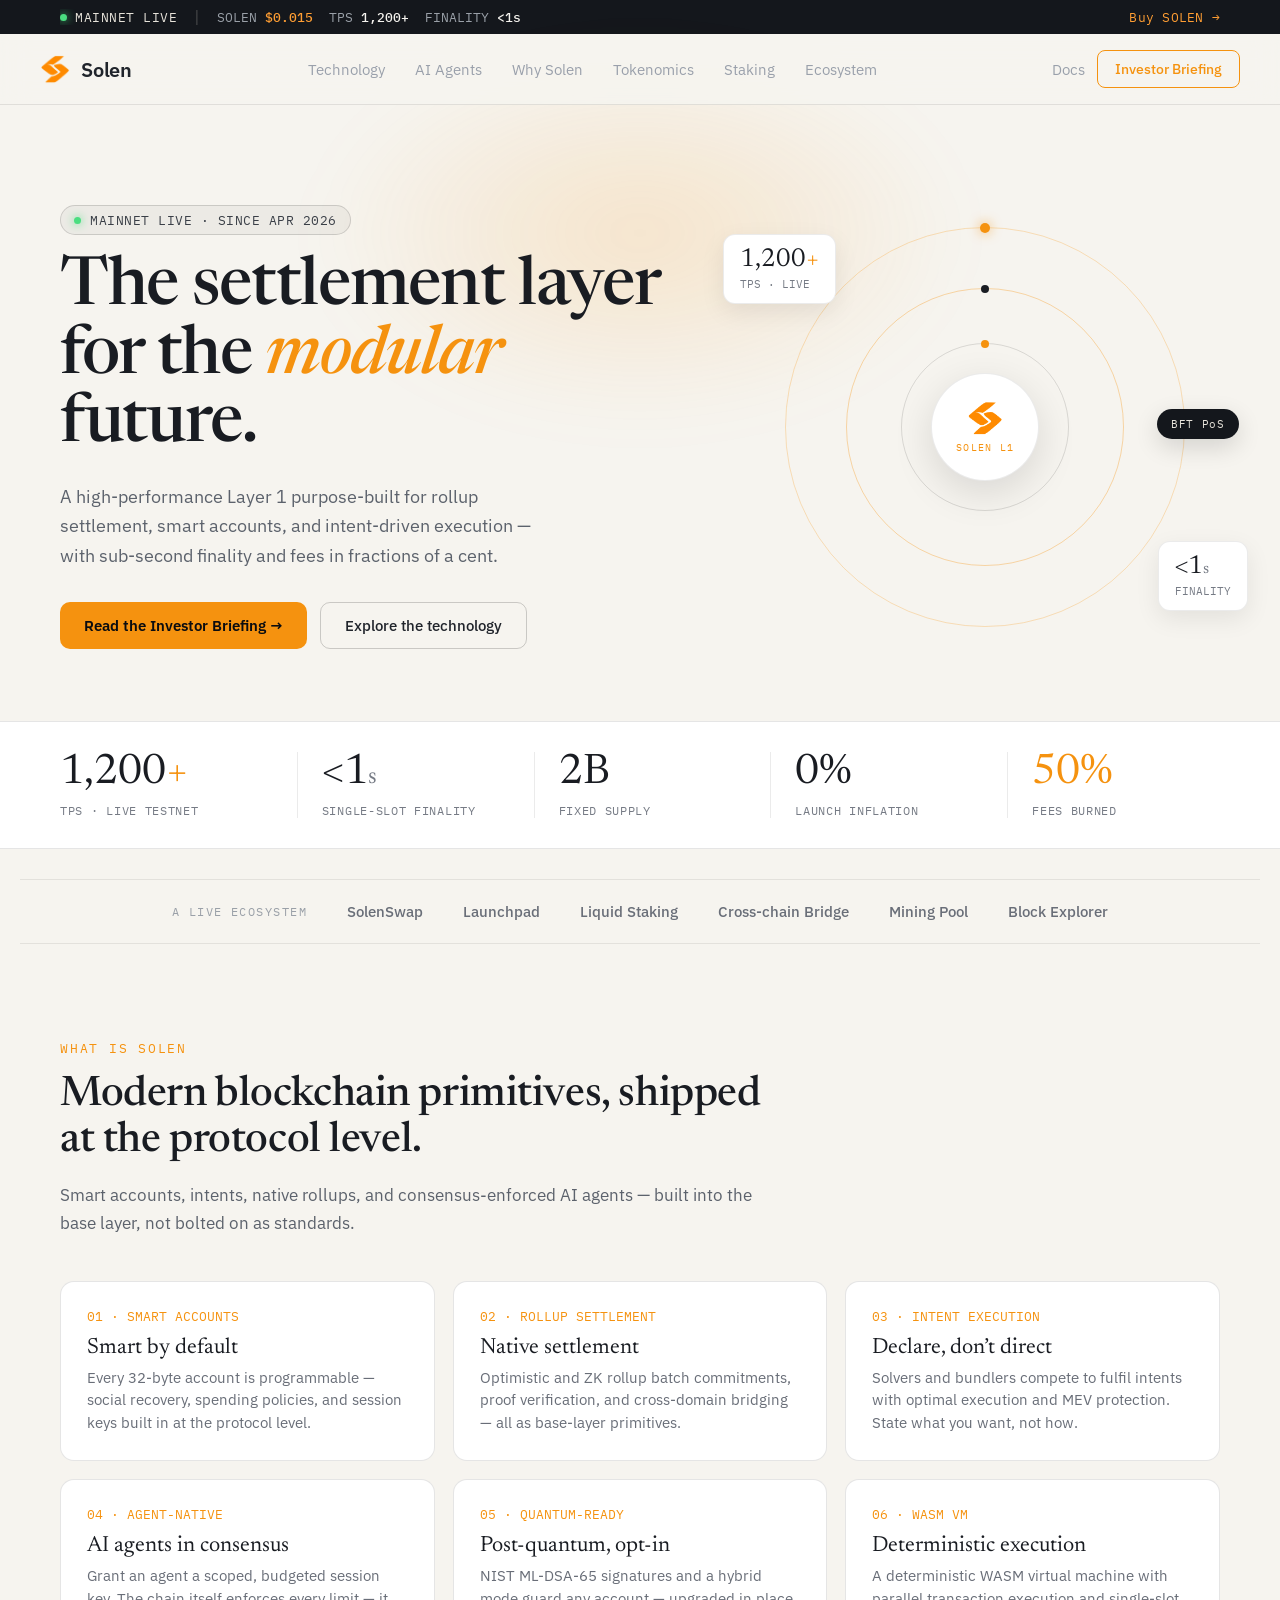
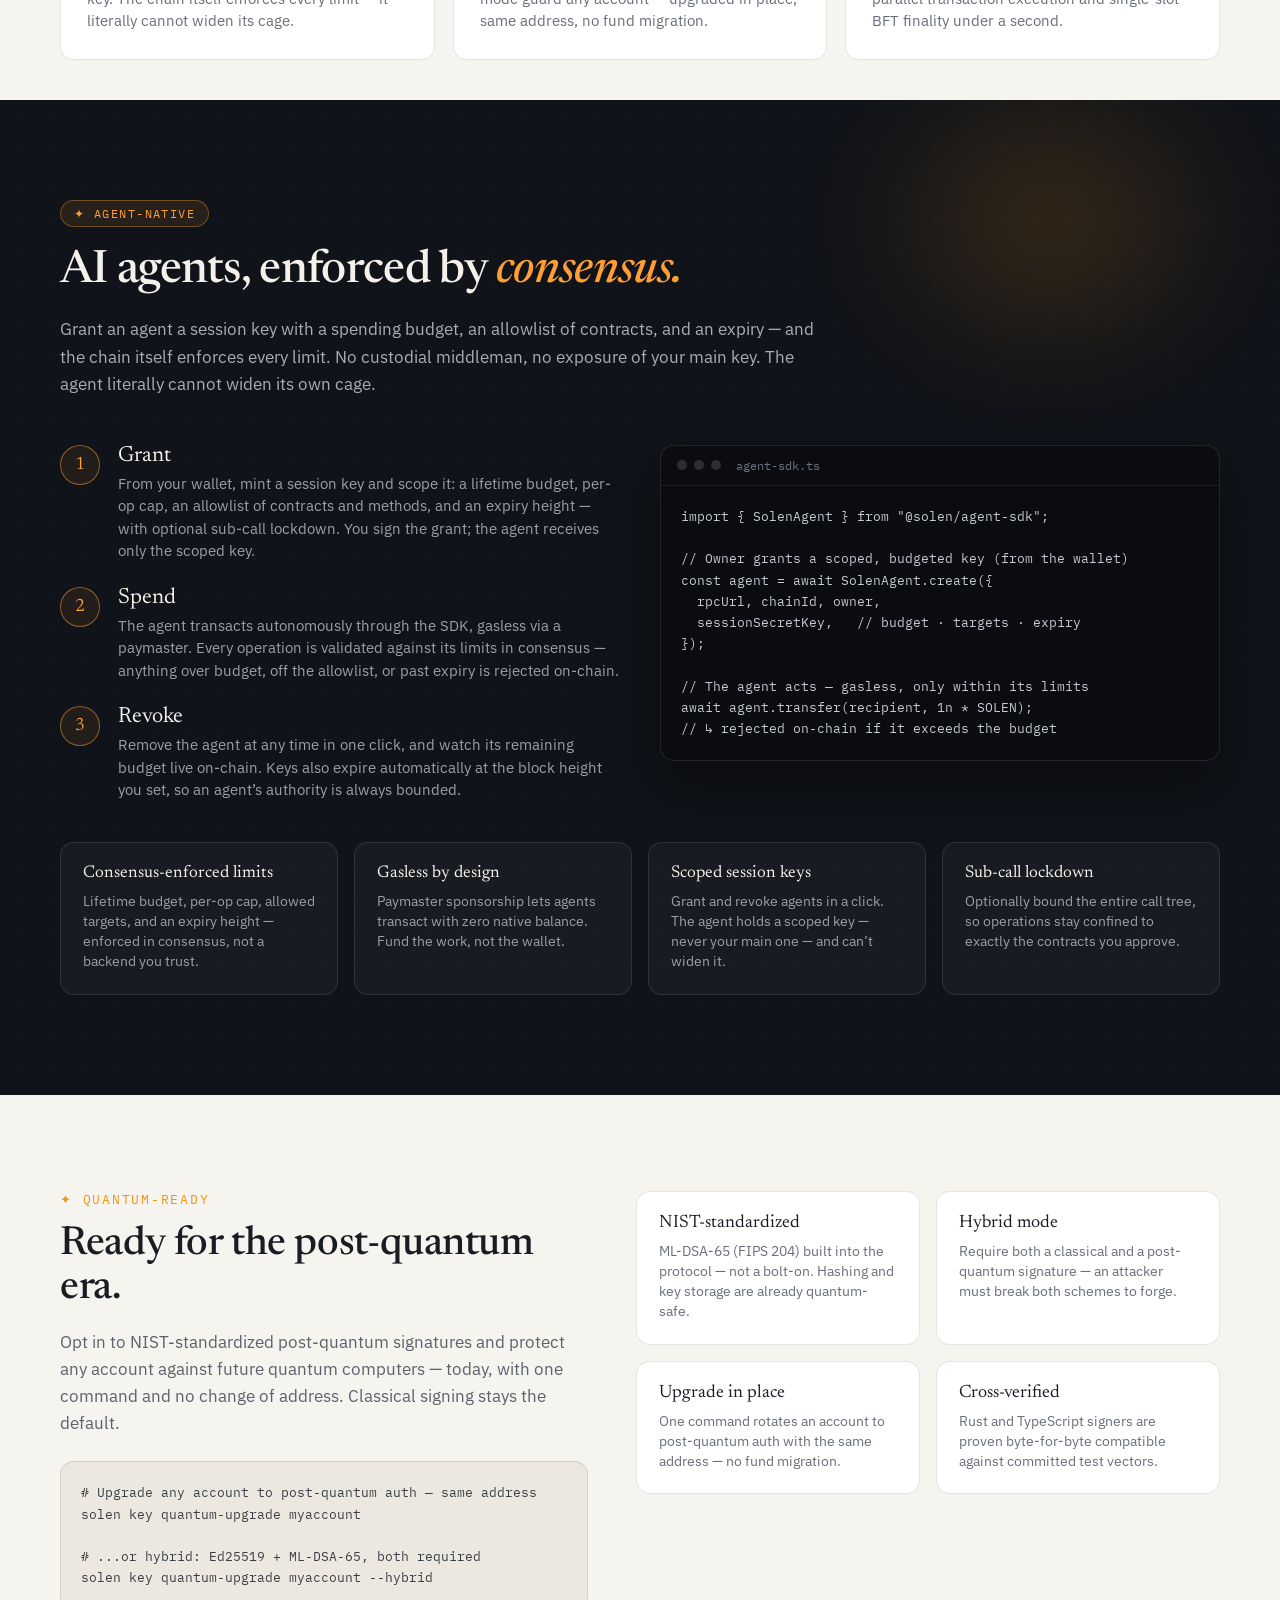
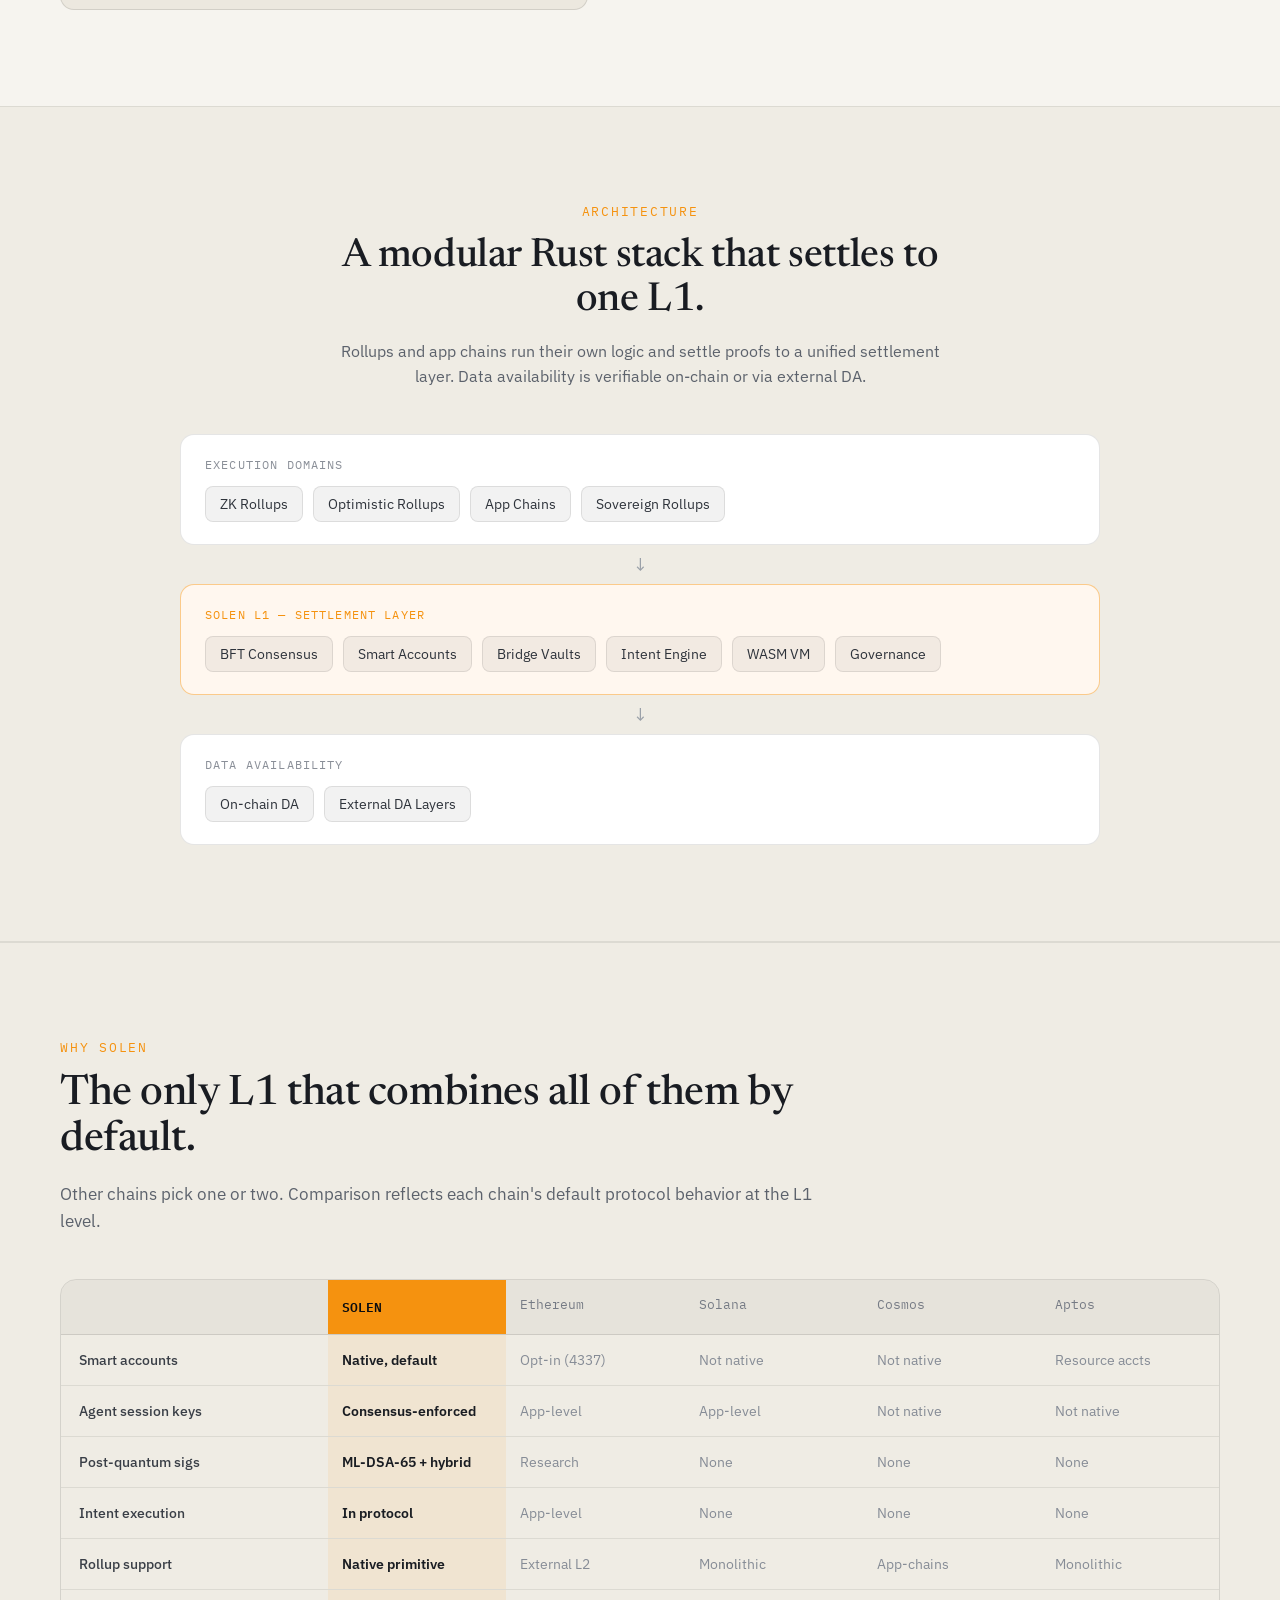
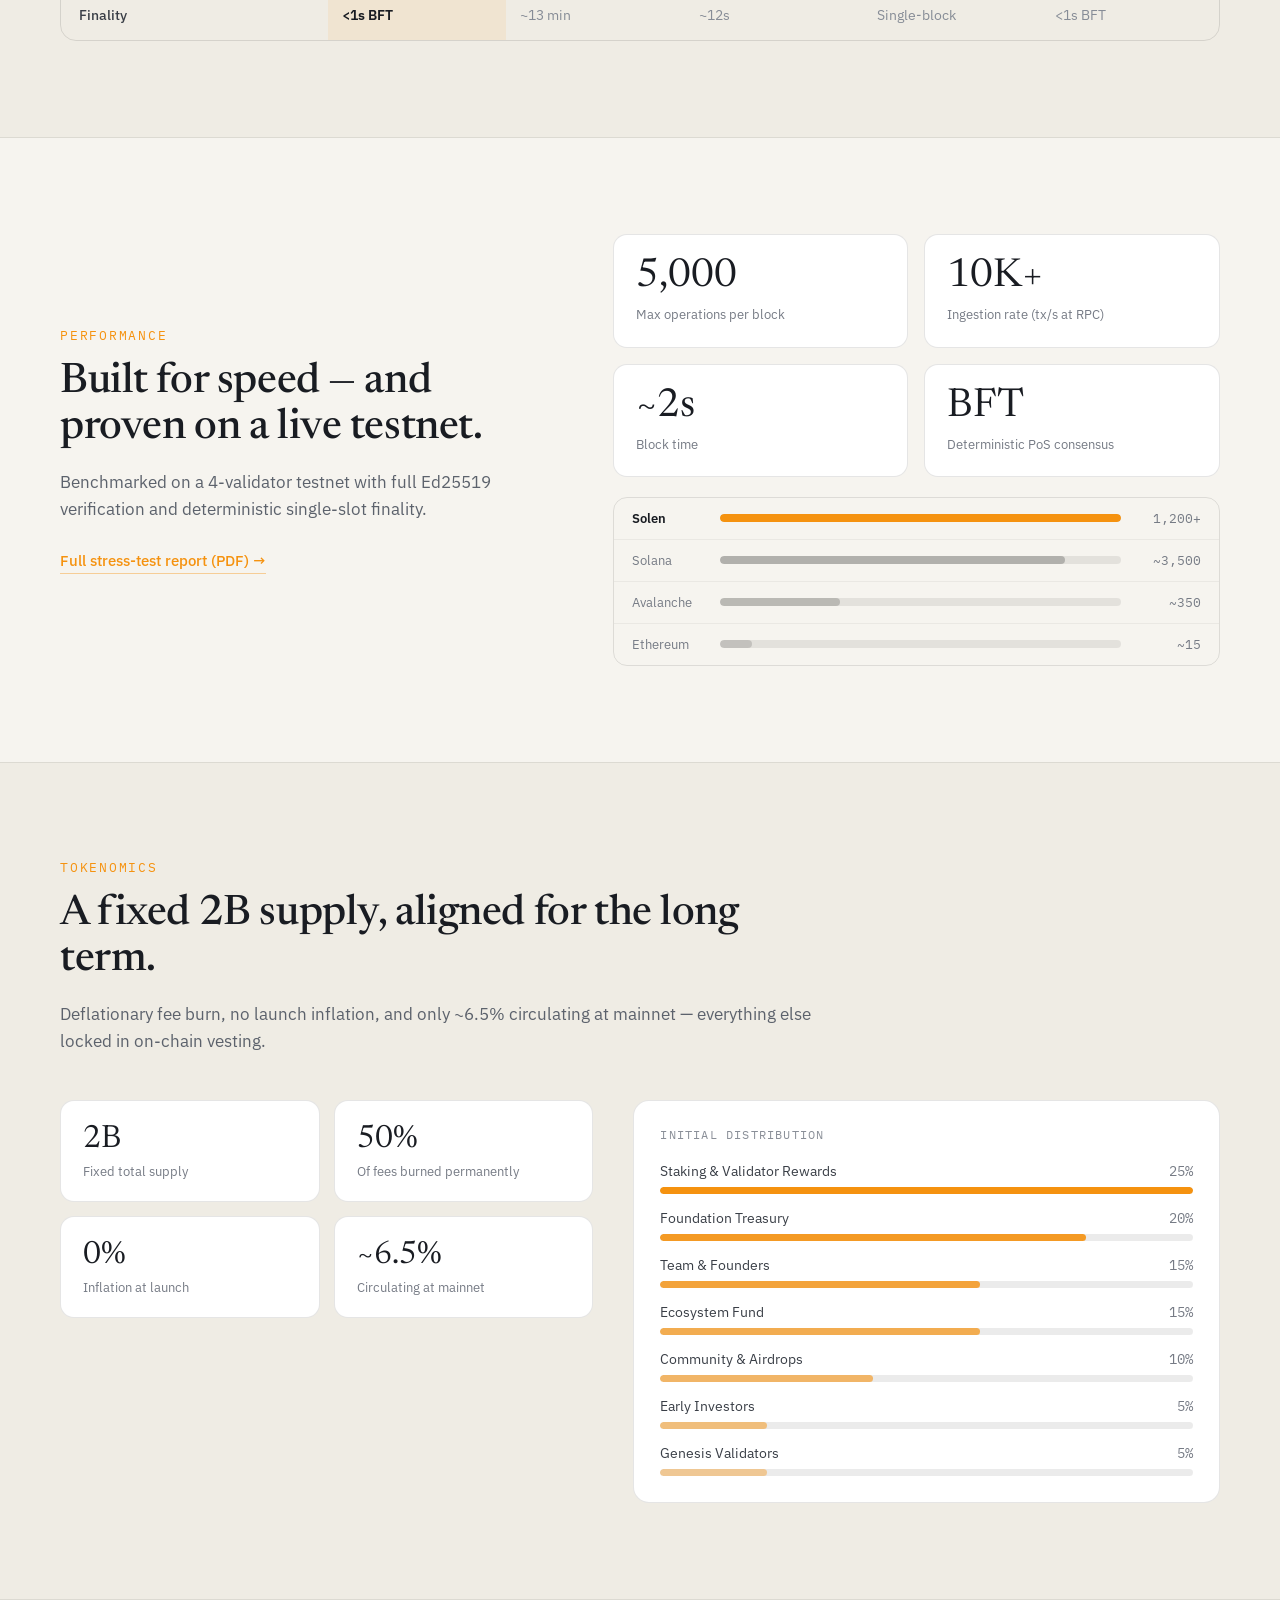
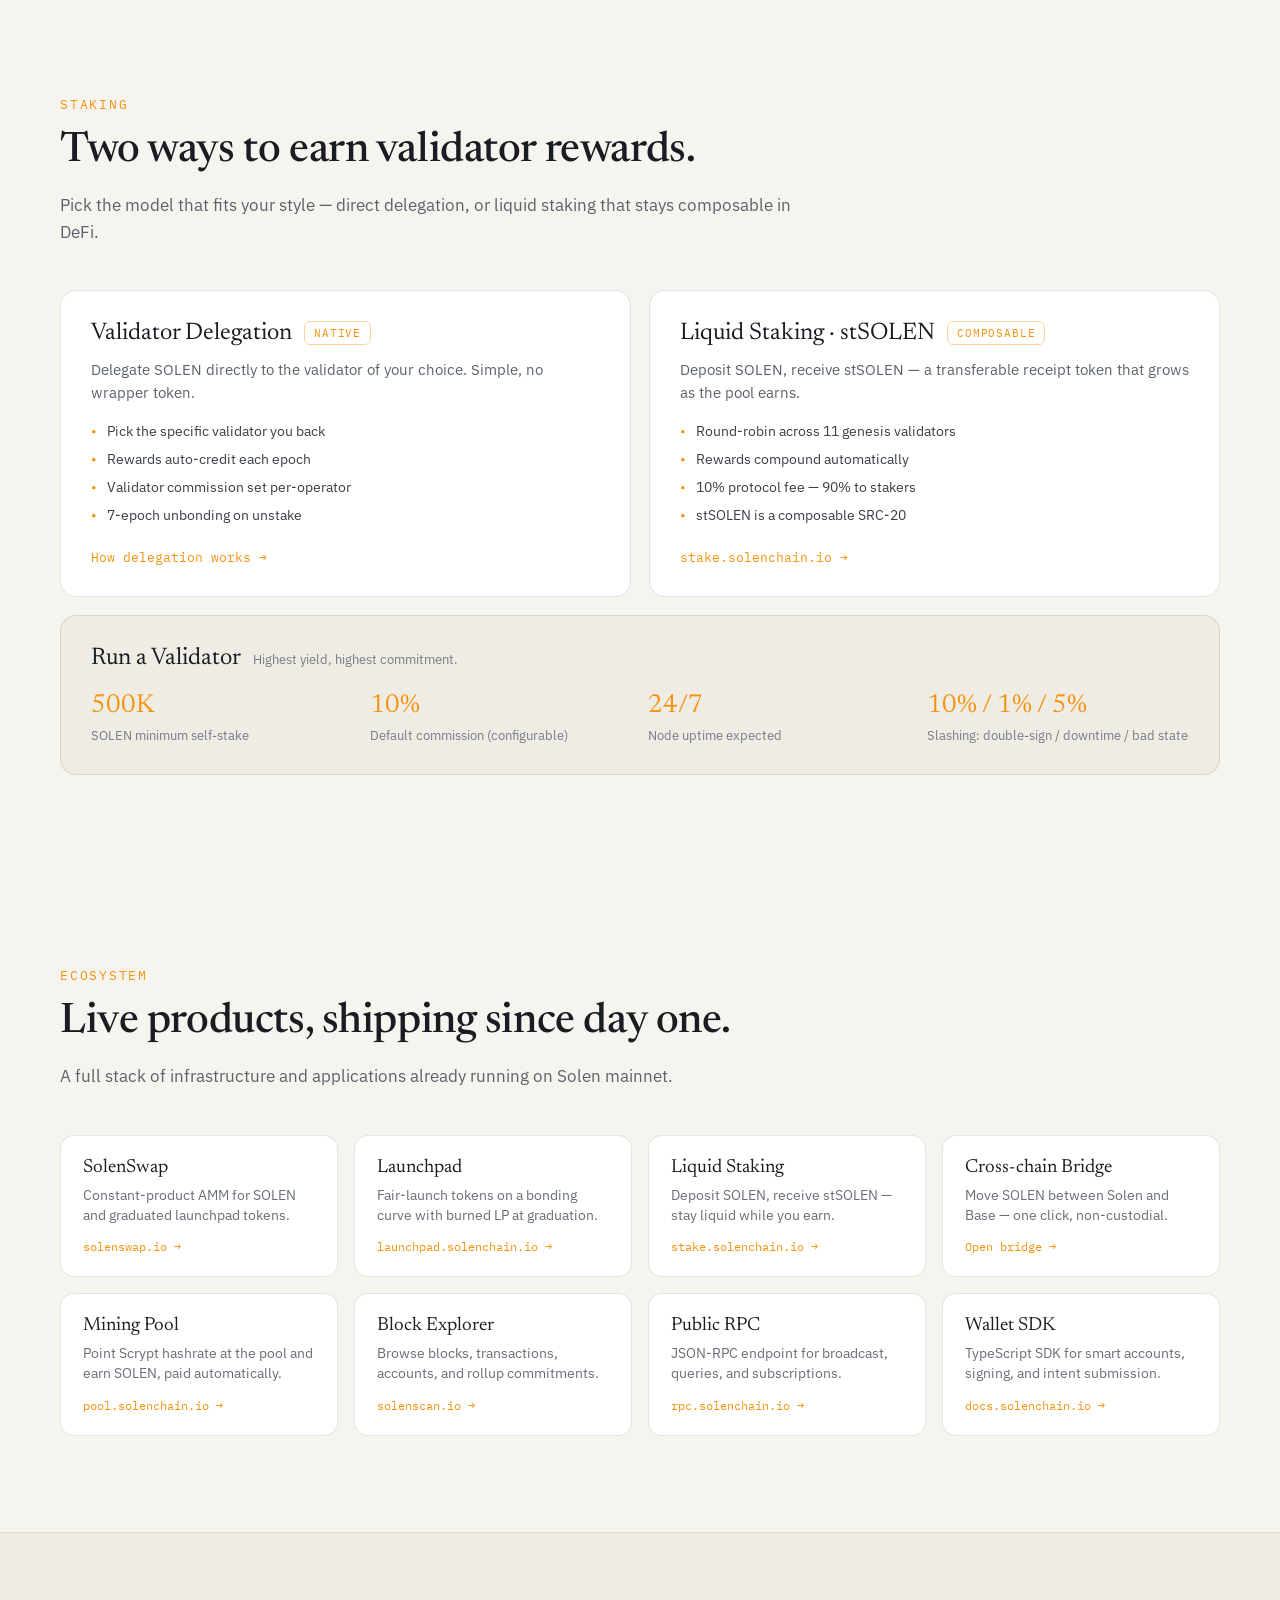
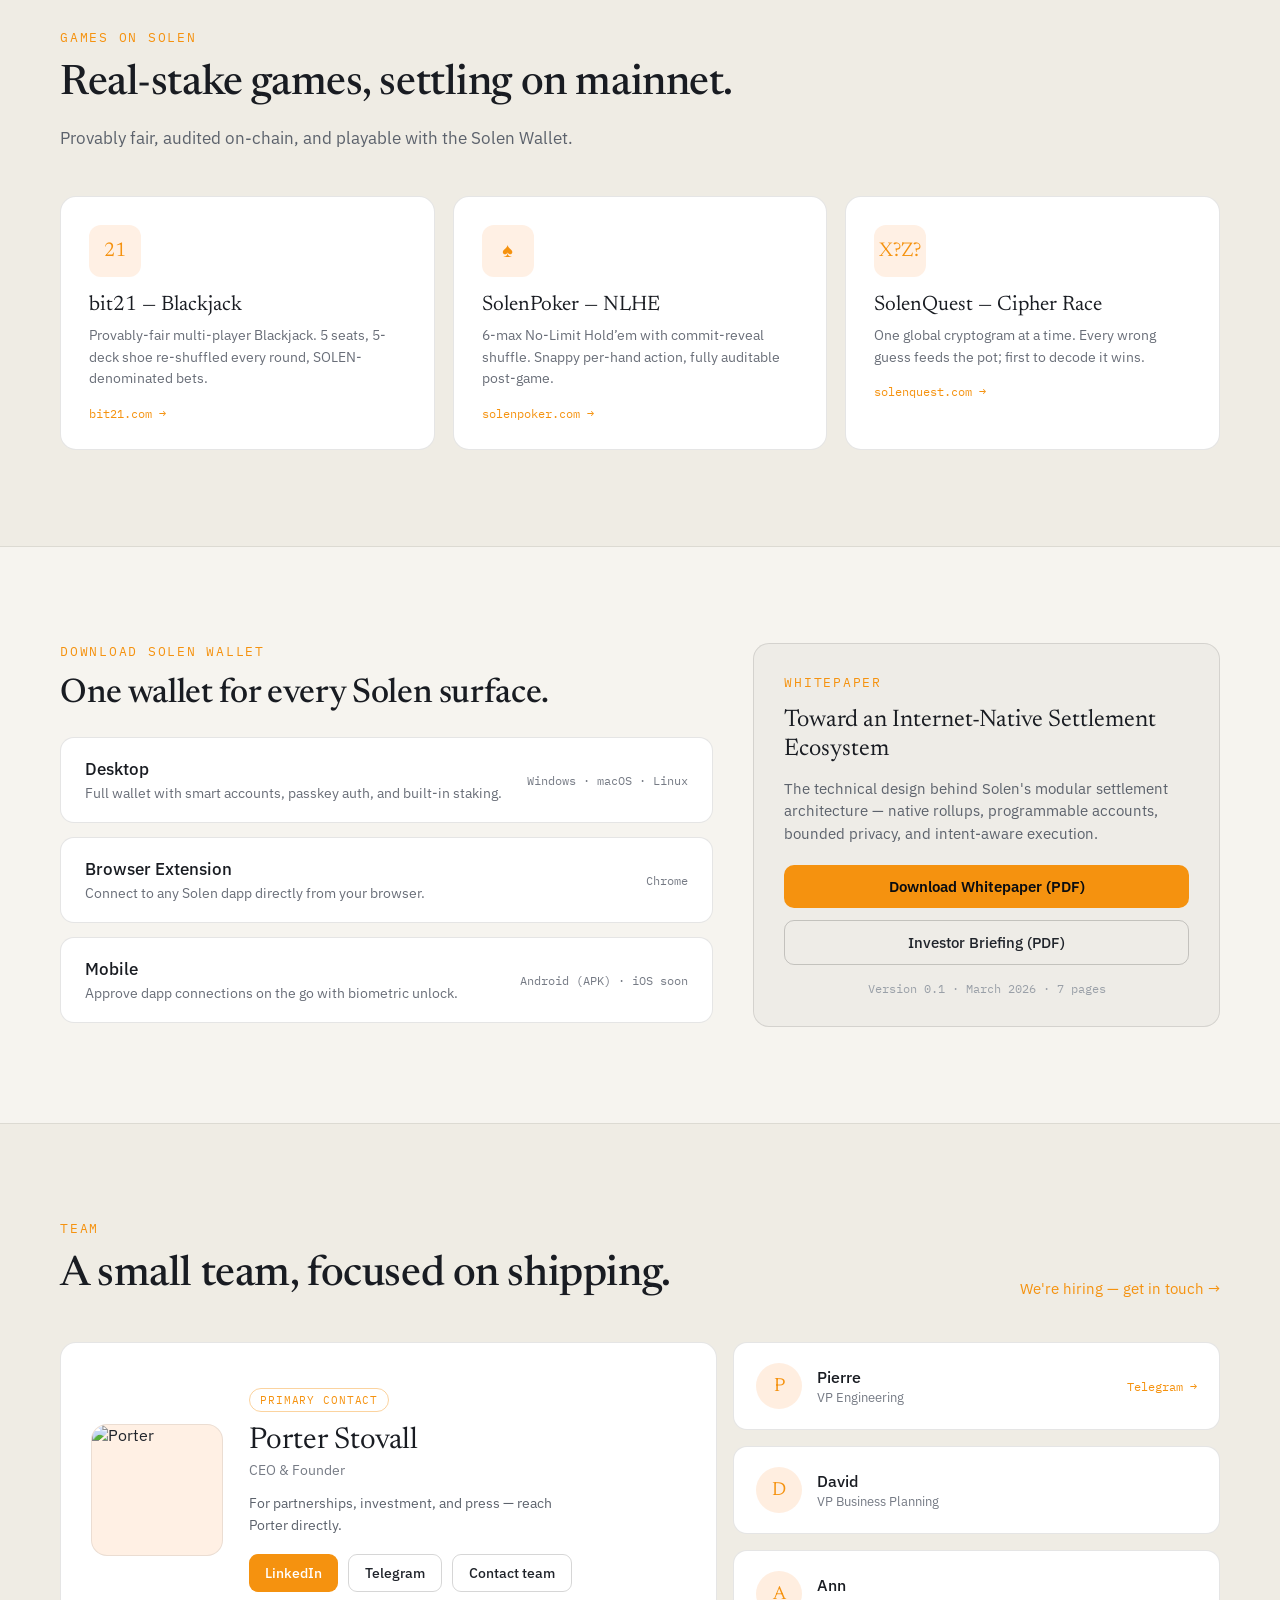
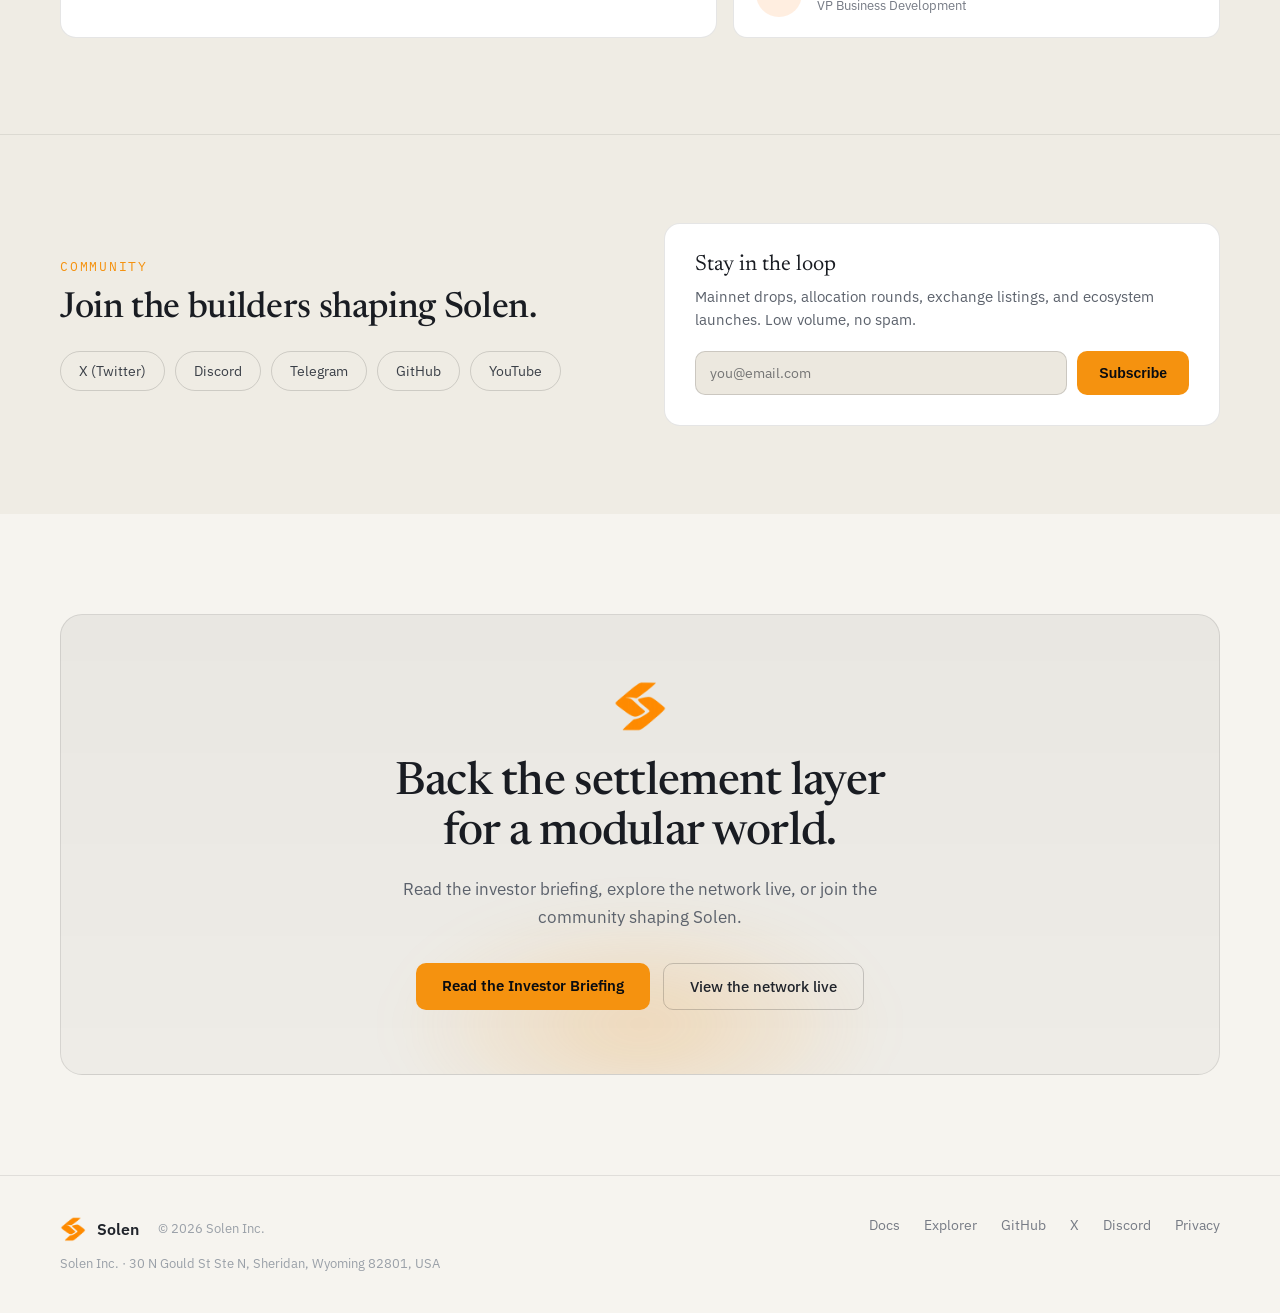
==== index.html @ a72b3b06 "site: footer legal entity + registered address Solen Inc., 30 N Gould St Ste N, Sheridan, Wyoming 82" ====
<!DOCTYPE html>
<html lang="en">
<head>
<meta charset="utf-8">
<meta name="viewport" content="width=device-width, initial-scale=1">
<title>Solen — The Settlement Layer for the Modular Future</title>
<meta name="description" content="Solen is a high-performance Layer 1 blockchain built for rollup settlement, smart accounts, and intent-driven execution. 1,200+ TPS with sub-second finality.">
<meta property="og:type" content="website">
<meta property="og:url" content="https://solenchain.io">
<meta property="og:title" content="Solen — The Settlement Layer for the Modular Future">
<meta property="og:description" content="High-performance L1 blockchain with native rollups, smart accounts, and intent-driven execution. 1,200+ TPS with sub-second finality.">
<meta property="og:image" content="https://solenchain.io/solenlogo.png">
<meta property="og:site_name" content="Solen">
<meta name="twitter:card" content="summary_large_image">
<meta name="twitter:site" content="@solenchain">
<meta name="twitter:title" content="Solen — The Settlement Layer for the Modular Future">
<meta name="twitter:description" content="High-performance L1 blockchain with native rollups, smart accounts, and intent-driven execution.">
<meta name="twitter:image" content="https://solenchain.io/solenlogo.png">
<link rel="icon" type="image/png" sizes="32x32" href="favicon-32.png">
<link rel="icon" type="image/png" sizes="16x16" href="favicon-16.png">
<link rel="apple-touch-icon" sizes="256x256" href="logo-256.png">
<link rel="preconnect" href="https://fonts.googleapis.com">
<link rel="preconnect" href="https://fonts.gstatic.com" crossorigin>
<link href="https://fonts.googleapis.com/css2?family=Newsreader:ital,opsz,wght@0,6..72,400;0,6..72,500;0,6..72,600;1,6..72,400&family=IBM+Plex+Sans:wght@400;500;600&family=IBM+Plex+Mono:wght@400;500&display=swap" rel="stylesheet">
<style>
  * { box-sizing: border-box; }
  html { scroll-behavior: smooth; }
  body { margin: 0; background: #F6F4EF; color: #20242B; font-family: 'IBM Plex Sans', system-ui, sans-serif; -webkit-font-smoothing: antialiased; text-rendering: optimizeLegibility; }
  a { color: inherit; text-decoration: none; }
  a:hover { color: var(--accent, #F5920F); }
  ::selection { background: var(--accent, #F5920F); color: #0A0C10; }
  @keyframes solenPulse { 0%,100% { opacity: 1; transform: scale(1); } 50% { opacity: .45; transform: scale(.82); } }
  @keyframes solenFloat { 0%,100% { transform: translateY(0); } 50% { transform: translateY(-8px); } }
  @keyframes solenSpin { to { transform: rotate(360deg); } }
  @keyframes solenSpinRev { to { transform: rotate(-360deg); } }
  .eco-card:hover, .game-card:hover, .wallet-card:hover, .social-pill:hover { border-color: color-mix(in oklab, var(--accent, #F5920F) 55%, transparent) !important; }
  .eco-card:hover { background: #EFECE4 !important; }

  /* ===== Responsive ===== */
  @media (max-width: 1024px) {
    .dc-2col { grid-template-columns: 1fr !important; }
    .dc-hero { grid-template-columns: 1fr !important; gap: 40px !important; }
    .dc-hero-visual { display: none !important; }
    .dcg5 { grid-template-columns: repeat(3, 1fr) !important; }
    .dcg4 { grid-template-columns: repeat(2, 1fr) !important; }
  }
  @media (max-width: 720px) {
    .dc-navlinks { display: none !important; }
    .dcg3 { grid-template-columns: repeat(2, 1fr) !important; }
    .dc-h1 { font-size: 42px !important; }
    .dc-h2 { font-size: 32px !important; }
    .dc-px { padding-left: 22px !important; padding-right: 22px !important; }
    .dc-nav-cta { display: none !important; }
  }
  @media (max-width: 480px) {
    .dcg5, .dcg4, .dcg3, .dcg2 { grid-template-columns: 1fr !important; }
    .dc-stat-bl { padding-left: 0 !important; border-left: none !important; }
  }
</style>
</head>
<body>
<div style="--accent: #F5920F; --head: 'Newsreader'; background: #F6F4EF; overflow: hidden;">

  <!-- ===== TICKER ===== -->
  <div style="background: #14171C; color: #E7E3DA;">
    <div class="dc-px" style="max-width: 1240px; margin: 0 auto; padding: 9px 40px; display: flex; align-items: center; justify-content: space-between; gap: 20px; font-family: 'IBM Plex Mono', monospace; font-size: 12.5px; flex-wrap: wrap;">
      <div style="display: flex; align-items: center; gap: 16px; min-width: 0; overflow: hidden; white-space: nowrap;">
        <span style="display: inline-flex; align-items: center; gap: 8px; letter-spacing: 0.04em;"><span style="width: 7px; height: 7px; border-radius: 50%; background: #4ADE80; box-shadow: 0 0 10px #4ADE80; animation: solenPulse 2.4s ease-in-out infinite;"></span>MAINNET LIVE</span>
        <span style="opacity: .3;">&#9474;</span>
        <span style="color: #9AA0A8;">SOLEN <b style="color: #FF9E33; font-weight: 500;">$0.015</b></span>
        <span style="color: #9AA0A8;">TPS <b style="color: #F6F4EF; font-weight: 500;">1,200+</b></span>
        <span style="color: #9AA0A8;">FINALITY <b style="color: #F6F4EF; font-weight: 500;">&lt;1s</b></span>
      </div>
      <a href="presale-swap.html" style="color: #FF9E33; letter-spacing: 0.02em; white-space: nowrap; flex-shrink: 0;">Buy SOLEN &#8594;</a>
    </div>
  </div>

  <!-- ===== NAV ===== -->
  <nav class="dc-px" style="position: sticky; top: 0; z-index: 50; display: flex; align-items: center; justify-content: space-between; padding: 16px 40px; background: rgba(246,244,239,0.82); backdrop-filter: blur(14px); border-bottom: 1px solid rgba(0,0,0,0.09);">
    <a href="#top" style="display: flex; align-items: center; gap: 11px;">
      <img src="solenlogo.png" alt="Solen" style="width: 30px; height: 30px; object-fit: contain;">
      <span style="font-size: 20px; letter-spacing: -0.01em; font-weight: 600;">Solen</span>
    </a>
    <div class="dc-navlinks" style="display: flex; align-items: center; gap: 30px; font-size: 14.5px; color: #9AA0AB;">
      <a href="#technology">Technology</a>
      <a href="#agents">AI Agents</a>
      <a href="#why">Why Solen</a>
      <a href="#tokenomics">Tokenomics</a>
      <a href="#staking">Staking</a>
      <a href="#ecosystem">Ecosystem</a>
    </div>
    <div style="display: flex; align-items: center; gap: 12px;">
      <a href="https://docs.solenchain.io" style="font-size: 14.5px; color: #9AA0AB;">Docs</a>
      <a class="dc-nav-cta" href="Solen_Investor_Briefing.pdf" style="font-size: 14px; font-weight: 500; padding: 9px 17px; border-radius: 8px; border: 1px solid var(--accent, #F5920F); color: var(--accent, #F5920F);">Investor Briefing</a>
    </div>
  </nav>

  <!-- ===== HERO ===== -->
  <header id="top" class="dc-px" style="position: relative; max-width: 1240px; margin: 0 auto; padding: 92px 40px 40px;">
    <div style="position: absolute; top: -80px; left: 50%; transform: translateX(-50%); width: 900px; height: 520px; max-width: 100%; background: radial-gradient(50% 50% at 50% 40%, color-mix(in oklab, var(--accent, #F5920F) 16%, transparent), transparent 72%); filter: blur(30px); pointer-events: none; z-index: 0;"></div>
    <div class="dc-hero" style="position: relative; z-index: 1; display: grid; grid-template-columns: 1.15fr 0.85fr; gap: 56px; align-items: center;">
      <div>
        <div style="display: inline-flex; align-items: center; gap: 9px; padding: 6px 13px; border-radius: 999px; border: 1px solid rgba(0,0,0,0.14); background: rgba(0,0,0,0.04); font-size: 12.5px; letter-spacing: 0.04em; color: #3A3F47; font-family: 'IBM Plex Mono', monospace;">
          <span style="width: 7px; height: 7px; border-radius: 50%; background: #4ADE80; box-shadow: 0 0 10px #4ADE80; animation: solenPulse 2.4s ease-in-out infinite;"></span>
          MAINNET LIVE · SINCE APR 2026
        </div>
        <h1 class="dc-h1" style="font-family: var(--head, 'Newsreader'), Georgia, serif; font-weight: 500; font-size: 67px; line-height: 1.02; letter-spacing: -0.02em; margin: 20px 0 0; color: #191C22;">
          The settlement layer<br>for the <span style="font-style: italic; color: var(--accent, #F5920F);">modular</span> future.
        </h1>
        <p style="max-width: 500px; font-size: 18px; line-height: 1.62; color: #5C626C; margin: 22px 0 0;">
          A high-performance Layer 1 purpose-built for rollup settlement, smart accounts, and intent-driven execution — with sub-second finality and fees in fractions of a cent.
        </p>
        <div style="display: flex; gap: 13px; margin-top: 32px; flex-wrap: wrap;">
          <a href="Solen_Investor_Briefing.pdf" style="display: inline-flex; align-items: center; gap: 8px; font-size: 15px; font-weight: 600; padding: 13px 24px; border-radius: 10px; background: var(--accent, #F5920F); color: #0A0C10;">Read the Investor Briefing →</a>
          <a href="#technology" style="display: inline-flex; align-items: center; font-size: 15px; font-weight: 500; padding: 13px 24px; border-radius: 10px; border: 1px solid rgba(0,0,0,0.18); color: #20242B;">Explore the technology</a>
        </div>
      </div>

      <div class="dc-hero-visual" style="position: relative; height: 460px; display: flex; align-items: center; justify-content: center;">
        <!-- rings -->
        <div style="position: absolute; top: 50%; left: 50%; width: 400px; height: 400px; transform: translate(-50%,-50%); border-radius: 50%; border: 1px solid color-mix(in oklab, var(--accent, #F5920F) 26%, transparent);">
          <div style="position: absolute; inset: 0; animation: solenSpin 16s linear infinite;"><span style="position: absolute; top: -5px; left: 50%; transform: translateX(-50%); width: 10px; height: 10px; border-radius: 50%; background: var(--accent, #F5920F); box-shadow: 0 0 12px color-mix(in oklab, var(--accent, #F5920F) 70%, transparent);"></span></div>
        </div>
        <div style="position: absolute; top: 50%; left: 50%; width: 278px; height: 278px; transform: translate(-50%,-50%); border-radius: 50%; border: 1px solid color-mix(in oklab, var(--accent, #F5920F) 34%, transparent);">
          <div style="position: absolute; inset: 0; animation: solenSpinRev 11s linear infinite;"><span style="position: absolute; top: -4px; left: 50%; transform: translateX(-50%); width: 8px; height: 8px; border-radius: 50%; background: #191C22;"></span></div>
        </div>
        <div style="position: absolute; top: 50%; left: 50%; width: 168px; height: 168px; transform: translate(-50%,-50%); border-radius: 50%; border: 1px solid rgba(0,0,0,0.12);">
          <div style="position: absolute; inset: 0; animation: solenSpin 8s linear infinite;"><span style="position: absolute; top: -4px; left: 50%; transform: translateX(-50%); width: 8px; height: 8px; border-radius: 50%; background: var(--accent, #F5920F);"></span></div>
        </div>
        <!-- center node -->
        <div style="position: absolute; top: 50%; left: 50%; transform: translate(-50%,-50%); width: 108px; height: 108px; border-radius: 50%; background: #FFFFFF; border: 1px solid rgba(0,0,0,0.08); box-shadow: 0 12px 40px rgba(0,0,0,0.12); display: flex; flex-direction: column; align-items: center; justify-content: center; gap: 5px;">
          <img src="solenlogo.png" alt="Solen" style="width: 36px; height: 36px; object-fit: contain;">
          <span style="font-family: 'IBM Plex Mono', monospace; font-size: 9.5px; letter-spacing: 0.14em; color: var(--accent, #F5920F);">SOLEN L1</span>
        </div>
        <!-- floating chips -->
        <div style="position: absolute; top: 8%; left: -6%; background: #FFFFFF; border: 1px solid rgba(0,0,0,0.08); box-shadow: 0 8px 24px rgba(0,0,0,0.08); border-radius: 12px; padding: 12px 16px; animation: solenFloat 5s ease-in-out infinite;">
          <div style="font-family: var(--head, 'Newsreader'), serif; font-size: 26px; color: #191C22; line-height: 1;">1,200<span style="color: var(--accent, #F5920F);">+</span></div>
          <div style="font-family: 'IBM Plex Mono', monospace; font-size: 10.5px; color: #767B85; margin-top: 4px;">TPS &middot; LIVE</div>
        </div>
        <div style="position: absolute; bottom: 10%; right: -6%; background: #FFFFFF; border: 1px solid rgba(0,0,0,0.08); box-shadow: 0 8px 24px rgba(0,0,0,0.08); border-radius: 12px; padding: 12px 16px; animation: solenFloat 6s ease-in-out infinite; animation-delay: .8s;">
          <div style="font-family: var(--head, 'Newsreader'), serif; font-size: 26px; color: #191C22; line-height: 1;">&lt;1<span style="font-size: 16px; color: #767B85;">s</span></div>
          <div style="font-family: 'IBM Plex Mono', monospace; font-size: 10.5px; color: #767B85; margin-top: 4px;">FINALITY</div>
        </div>
        <div style="position: absolute; top: 46%; right: -4%; background: #14171C; color: #E7E3DA; border-radius: 999px; padding: 8px 14px; font-family: 'IBM Plex Mono', monospace; font-size: 11px; letter-spacing: 0.06em; box-shadow: 0 8px 24px rgba(0,0,0,0.14); animation: solenFloat 5.5s ease-in-out infinite; animation-delay: .4s;">BFT&nbsp;PoS</div>
      </div>
    </div>
  </header>

  <!-- ===== STATS BAND ===== -->
  <div style="border-top: 1px solid rgba(0,0,0,0.10); border-bottom: 1px solid rgba(0,0,0,0.10); background: #FFFFFF; margin-top: 24px;">
    <div class="dc-px dcg5" style="max-width: 1240px; margin: 0 auto; padding: 30px 40px; display: grid; grid-template-columns: repeat(5, 1fr); gap: 24px;">
      <div>
        <div style="font-family: var(--head, 'Newsreader'), serif; font-size: 42px; color: #191C22; line-height: 1;">1,200<span style="color: var(--accent, #F5920F);">+</span></div>
        <div style="font-family: 'IBM Plex Mono', monospace; font-size: 11.5px; letter-spacing: 0.06em; color: #767B85; margin-top: 9px;">TPS &middot; LIVE TESTNET</div>
      </div>
      <div class="dc-stat-bl" style="padding-left: 24px; border-left: 1px solid rgba(0,0,0,0.08);">
        <div style="font-family: var(--head, 'Newsreader'), serif; font-size: 42px; color: #191C22; line-height: 1;">&lt;1<span style="font-size: 24px; color: #767B85;">s</span></div>
        <div style="font-family: 'IBM Plex Mono', monospace; font-size: 11.5px; letter-spacing: 0.06em; color: #767B85; margin-top: 9px;">SINGLE-SLOT FINALITY</div>
      </div>
      <div class="dc-stat-bl" style="padding-left: 24px; border-left: 1px solid rgba(0,0,0,0.08);">
        <div style="font-family: var(--head, 'Newsreader'), serif; font-size: 42px; color: #191C22; line-height: 1;">2B</div>
        <div style="font-family: 'IBM Plex Mono', monospace; font-size: 11.5px; letter-spacing: 0.06em; color: #767B85; margin-top: 9px;">FIXED SUPPLY</div>
      </div>
      <div class="dc-stat-bl" style="padding-left: 24px; border-left: 1px solid rgba(0,0,0,0.08);">
        <div style="font-family: var(--head, 'Newsreader'), serif; font-size: 42px; color: #191C22; line-height: 1;">0%</div>
        <div style="font-family: 'IBM Plex Mono', monospace; font-size: 11.5px; letter-spacing: 0.06em; color: #767B85; margin-top: 9px;">LAUNCH INFLATION</div>
      </div>
      <div class="dc-stat-bl" style="padding-left: 24px; border-left: 1px solid rgba(0,0,0,0.08);">
        <div style="font-family: var(--head, 'Newsreader'), serif; font-size: 42px; color: var(--accent, #F5920F); line-height: 1;">50%</div>
        <div style="font-family: 'IBM Plex Mono', monospace; font-size: 11.5px; letter-spacing: 0.06em; color: #767B85; margin-top: 9px;">FEES BURNED</div>
      </div>
    </div>
  </div>

  <!-- ===== TRUST / LOGO STRIP ===== -->
  <div class="dc-px" style="max-width: 1240px; margin: 30px auto 0; padding: 22px 40px; border-top: 1px solid rgba(0,0,0,0.08); border-bottom: 1px solid rgba(0,0,0,0.08); display: flex; align-items: center; gap: 40px; flex-wrap: wrap; justify-content: center;">
    <span style="font-size: 12px; letter-spacing: 0.12em; color: #9AA0A8; font-family: 'IBM Plex Mono', monospace;">A LIVE ECOSYSTEM</span>
    <span style="font-size: 15px; color: #696E78; font-weight: 500;">SolenSwap</span>
    <span style="font-size: 15px; color: #696E78; font-weight: 500;">Launchpad</span>
    <span style="font-size: 15px; color: #696E78; font-weight: 500;">Liquid Staking</span>
    <span style="font-size: 15px; color: #696E78; font-weight: 500;">Cross-chain Bridge</span>
    <span style="font-size: 15px; color: #696E78; font-weight: 500;">Mining Pool</span>
    <span style="font-size: 15px; color: #696E78; font-weight: 500;">Block Explorer</span>
  </div>

  <!-- ===== WHAT IS SOLEN ===== -->
  <section id="technology" class="dc-px" style="max-width: 1240px; margin: 0 auto; padding: 96px 40px 40px;">
    <div style="max-width: 720px;">
      <div style="font-size: 12.5px; letter-spacing: 0.14em; color: var(--accent, #F5920F); font-family: 'IBM Plex Mono', monospace; margin-bottom: 16px;">WHAT IS SOLEN</div>
      <h2 class="dc-h2" style="font-family: var(--head, 'Newsreader'), serif; font-weight: 500; font-size: 42px; line-height: 1.1; letter-spacing: -0.01em; margin: 0; color: #191C22;">Modern blockchain primitives, shipped at the protocol level.</h2>
      <p style="font-size: 17px; line-height: 1.6; color: #5C626C; margin: 18px 0 0;">Smart accounts, intents, native rollups, and consensus-enforced AI agents — built into the base layer, not bolted on as standards.</p>
    </div>
    <div class="dcg3" style="display: grid; grid-template-columns: repeat(3, 1fr); gap: 18px; margin-top: 44px;">
      <div style="border: 1px solid rgba(0,0,0,0.10); border-radius: 14px; background: #FFFFFF; padding: 26px;">
        <div style="font-family: 'IBM Plex Mono', monospace; font-size: 13px; color: var(--accent, #F5920F);">01 · SMART ACCOUNTS</div>
        <div style="font-family: var(--head, 'Newsreader'), serif; font-size: 22px; color: #191C22; margin: 12px 0 8px;">Smart by default</div>
        <div style="font-size: 14.5px; line-height: 1.55; color: #696E78;">Every 32-byte account is programmable — social recovery, spending policies, and session keys built in at the protocol level.</div>
      </div>
      <div style="border: 1px solid rgba(0,0,0,0.10); border-radius: 14px; background: #FFFFFF; padding: 26px;">
        <div style="font-family: 'IBM Plex Mono', monospace; font-size: 13px; color: var(--accent, #F5920F);">02 · ROLLUP SETTLEMENT</div>
        <div style="font-family: var(--head, 'Newsreader'), serif; font-size: 22px; color: #191C22; margin: 12px 0 8px;">Native settlement</div>
        <div style="font-size: 14.5px; line-height: 1.55; color: #696E78;">Optimistic and ZK rollup batch commitments, proof verification, and cross-domain bridging — all as base-layer primitives.</div>
      </div>
      <div style="border: 1px solid rgba(0,0,0,0.10); border-radius: 14px; background: #FFFFFF; padding: 26px;">
        <div style="font-family: 'IBM Plex Mono', monospace; font-size: 13px; color: var(--accent, #F5920F);">03 · INTENT EXECUTION</div>
        <div style="font-family: var(--head, 'Newsreader'), serif; font-size: 22px; color: #191C22; margin: 12px 0 8px;">Declare, don&rsquo;t direct</div>
        <div style="font-size: 14.5px; line-height: 1.55; color: #696E78;">Solvers and bundlers compete to fulfil intents with optimal execution and MEV protection. State what you want, not how.</div>
      </div>
      <div style="border: 1px solid rgba(0,0,0,0.10); border-radius: 14px; background: #FFFFFF; padding: 26px;">
        <div style="font-family: 'IBM Plex Mono', monospace; font-size: 13px; color: var(--accent, #F5920F);">04 · AGENT-NATIVE</div>
        <div style="font-family: var(--head, 'Newsreader'), serif; font-size: 22px; color: #191C22; margin: 12px 0 8px;">AI agents in consensus</div>
        <div style="font-size: 14.5px; line-height: 1.55; color: #696E78;">Grant an agent a scoped, budgeted session key. The chain itself enforces every limit — it literally cannot widen its cage.</div>
      </div>
      <div style="border: 1px solid rgba(0,0,0,0.10); border-radius: 14px; background: #FFFFFF; padding: 26px;">
        <div style="font-family: 'IBM Plex Mono', monospace; font-size: 13px; color: var(--accent, #F5920F);">05 · QUANTUM-READY</div>
        <div style="font-family: var(--head, 'Newsreader'), serif; font-size: 22px; color: #191C22; margin: 12px 0 8px;">Post-quantum, opt-in</div>
        <div style="font-size: 14.5px; line-height: 1.55; color: #696E78;">NIST ML-DSA-65 signatures and a hybrid mode guard any account — upgraded in place, same address, no fund migration.</div>
      </div>
      <div style="border: 1px solid rgba(0,0,0,0.10); border-radius: 14px; background: #FFFFFF; padding: 26px;">
        <div style="font-family: 'IBM Plex Mono', monospace; font-size: 13px; color: var(--accent, #F5920F);">06 · WASM VM</div>
        <div style="font-family: var(--head, 'Newsreader'), serif; font-size: 22px; color: #191C22; margin: 12px 0 8px;">Deterministic execution</div>
        <div style="font-size: 14.5px; line-height: 1.55; color: #696E78;">A deterministic WASM virtual machine with parallel transaction execution and single-slot BFT finality under a second.</div>
      </div>
    </div>
  </section>

  <!-- ===== AI AGENTS ===== -->
  <section id="agents" style="position: relative; background: #101319; overflow: hidden;">
    <div style="position: absolute; top: -140px; right: -80px; width: 620px; height: 520px; background: radial-gradient(50% 50% at 50% 50%, color-mix(in oklab, var(--accent, #F5920F) 34%, transparent), transparent 70%); filter: blur(40px); opacity: 0.5; pointer-events: none;"></div>
    <div style="position: absolute; inset: 0; background-image: radial-gradient(rgba(255,255,255,0.05) 1px, transparent 1px); background-size: 34px 34px; opacity: 0.5; pointer-events: none;"></div>
    <div class="dc-px" style="position: relative; max-width: 1240px; margin: 0 auto; padding: 100px 40px;">
      <div style="max-width: 760px; margin-bottom: 46px;">
        <div style="display: inline-flex; align-items: center; gap: 9px; padding: 5px 13px; border-radius: 999px; border: 1px solid rgba(255,158,51,0.35); background: rgba(255,158,51,0.10); font-size: 12px; letter-spacing: 0.12em; color: #FF9E33; font-family: 'IBM Plex Mono', monospace; margin-bottom: 20px;">&#10022; AGENT-NATIVE</div>
        <h2 class="dc-h2" style="font-family: var(--head, 'Newsreader'), serif; font-weight: 500; font-size: 46px; line-height: 1.08; letter-spacing: -0.015em; margin: 0; color: #F4F1EA;">AI agents, enforced by <span style="font-style: italic; color: #FF9E33;">consensus.</span></h2>
        <p style="font-size: 17px; line-height: 1.62; color: #A8ADB6; margin: 20px 0 0;">Grant an agent a session key with a spending budget, an allowlist of contracts, and an expiry — and the chain itself enforces every limit. No custodial middleman, no exposure of your main key. The agent literally cannot widen its own cage.</p>
      </div>

      <div class="dc-2col" style="display: grid; grid-template-columns: 1fr 1fr; gap: 40px; align-items: start;">
        <div style="display: flex; flex-direction: column; gap: 24px;">
          <div style="display: flex; gap: 18px;">
            <div style="flex-shrink: 0; width: 40px; height: 40px; border-radius: 50%; border: 1px solid rgba(255,158,51,0.5); background: rgba(255,158,51,0.08); display: flex; align-items: center; justify-content: center; font-family: var(--head, 'Newsreader'), serif; font-size: 18px; color: #FF9E33;">1</div>
            <div>
              <div style="font-family: var(--head, 'Newsreader'), serif; font-size: 22px; color: #F4F1EA; margin-bottom: 6px;">Grant</div>
              <div style="font-size: 14.5px; line-height: 1.55; color: #9AA0AB;">From your wallet, mint a session key and scope it: a lifetime budget, per-op cap, an allowlist of contracts and methods, and an expiry height — with optional sub-call lockdown. You sign the grant; the agent receives only the scoped key.</div>
            </div>
          </div>
          <div style="display: flex; gap: 18px;">
            <div style="flex-shrink: 0; width: 40px; height: 40px; border-radius: 50%; border: 1px solid rgba(255,158,51,0.5); background: rgba(255,158,51,0.08); display: flex; align-items: center; justify-content: center; font-family: var(--head, 'Newsreader'), serif; font-size: 18px; color: #FF9E33;">2</div>
            <div>
              <div style="font-family: var(--head, 'Newsreader'), serif; font-size: 22px; color: #F4F1EA; margin-bottom: 6px;">Spend</div>
              <div style="font-size: 14.5px; line-height: 1.55; color: #9AA0AB;">The agent transacts autonomously through the SDK, gasless via a paymaster. Every operation is validated against its limits in consensus — anything over budget, off the allowlist, or past expiry is rejected on-chain.</div>
            </div>
          </div>
          <div style="display: flex; gap: 18px;">
            <div style="flex-shrink: 0; width: 40px; height: 40px; border-radius: 50%; border: 1px solid rgba(255,158,51,0.5); background: rgba(255,158,51,0.08); display: flex; align-items: center; justify-content: center; font-family: var(--head, 'Newsreader'), serif; font-size: 18px; color: #FF9E33;">3</div>
            <div>
              <div style="font-family: var(--head, 'Newsreader'), serif; font-size: 22px; color: #F4F1EA; margin-bottom: 6px;">Revoke</div>
              <div style="font-size: 14.5px; line-height: 1.55; color: #9AA0AB;">Remove the agent at any time in one click, and watch its remaining budget live on-chain. Keys also expire automatically at the block height you set, so an agent&rsquo;s authority is always bounded.</div>
            </div>
          </div>
        </div>
        <div style="border: 1px solid rgba(255,255,255,0.1); border-radius: 14px; background: #0A0C10; overflow: hidden; box-shadow: 0 24px 60px rgba(0,0,0,0.4);">
          <div style="display: flex; align-items: center; gap: 7px; padding: 12px 16px; border-bottom: 1px solid rgba(255,255,255,0.08);">
            <span style="width: 10px; height: 10px; border-radius: 50%; background: rgba(255,255,255,0.14);"></span>
            <span style="width: 10px; height: 10px; border-radius: 50%; background: rgba(255,255,255,0.14);"></span>
            <span style="width: 10px; height: 10px; border-radius: 50%; background: rgba(255,255,255,0.14);"></span>
            <span style="margin-left: 8px; font-family: 'IBM Plex Mono', monospace; font-size: 11.5px; color: #6B7280;">agent-sdk.ts</span>
          </div>
          <pre style="margin: 0; padding: 20px; font-family: 'IBM Plex Mono', monospace; font-size: 12.5px; line-height: 1.7; color: #C6CAD3; overflow-x: auto; white-space: pre;">import { SolenAgent } from "@solen/agent-sdk";

// Owner grants a scoped, budgeted key (from the wallet)
const agent = await SolenAgent.create({
  rpcUrl, chainId, owner,
  sessionSecretKey,   // budget · targets · expiry
});

// The agent acts — gasless, only within its limits
await agent.transfer(recipient, 1n * SOLEN);
// ↳ rejected on-chain if it exceeds the budget</pre>
        </div>
      </div>

      <div class="dcg4" style="display: grid; grid-template-columns: repeat(4, 1fr); gap: 16px; margin-top: 40px;">
        <div style="border: 1px solid rgba(255,255,255,0.1); border-radius: 14px; background: rgba(255,255,255,0.035); padding: 22px;">
          <div style="font-family: var(--head, 'Newsreader'), serif; font-size: 17px; color: #F4F1EA; margin-bottom: 9px;">Consensus-enforced limits</div>
          <div style="font-size: 13.5px; line-height: 1.5; color: #9AA0AB;">Lifetime budget, per-op cap, allowed targets, and an expiry height — enforced in consensus, not a backend you trust.</div>
        </div>
        <div style="border: 1px solid rgba(255,255,255,0.1); border-radius: 14px; background: rgba(255,255,255,0.035); padding: 22px;">
          <div style="font-family: var(--head, 'Newsreader'), serif; font-size: 17px; color: #F4F1EA; margin-bottom: 9px;">Gasless by design</div>
          <div style="font-size: 13.5px; line-height: 1.5; color: #9AA0AB;">Paymaster sponsorship lets agents transact with zero native balance. Fund the work, not the wallet.</div>
        </div>
        <div style="border: 1px solid rgba(255,255,255,0.1); border-radius: 14px; background: rgba(255,255,255,0.035); padding: 22px;">
          <div style="font-family: var(--head, 'Newsreader'), serif; font-size: 17px; color: #F4F1EA; margin-bottom: 9px;">Scoped session keys</div>
          <div style="font-size: 13.5px; line-height: 1.5; color: #9AA0AB;">Grant and revoke agents in a click. The agent holds a scoped key — never your main one — and can&rsquo;t widen it.</div>
        </div>
        <div style="border: 1px solid rgba(255,255,255,0.1); border-radius: 14px; background: rgba(255,255,255,0.035); padding: 22px;">
          <div style="font-family: var(--head, 'Newsreader'), serif; font-size: 17px; color: #F4F1EA; margin-bottom: 9px;">Sub-call lockdown</div>
          <div style="font-size: 13.5px; line-height: 1.5; color: #9AA0AB;">Optionally bound the entire call tree, so operations stay confined to exactly the contracts you approve.</div>
        </div>
      </div>
    </div>
  </section>

  <!-- ===== QUANTUM ===== -->
  <section id="quantum" class="dc-px" style="max-width: 1240px; margin: 0 auto; padding: 96px 40px;">
    <div class="dc-2col" style="display: grid; grid-template-columns: 0.95fr 1.05fr; gap: 48px; align-items: start;">
      <div>
        <div style="font-size: 12.5px; letter-spacing: 0.14em; color: var(--accent, #F5920F); font-family: 'IBM Plex Mono', monospace; margin-bottom: 16px;">&#10022; QUANTUM-READY</div>
        <h2 class="dc-h2" style="font-family: var(--head, 'Newsreader'), serif; font-weight: 500; font-size: 40px; line-height: 1.1; letter-spacing: -0.01em; margin: 0; color: #191C22;">Ready for the post-quantum era.</h2>
        <p style="font-size: 17px; line-height: 1.6; color: #5C626C; margin: 18px 0 24px;">Opt in to NIST-standardized post-quantum signatures and protect any account against future quantum computers — today, with one command and no change of address. Classical signing stays the default.</p>
        <div style="border: 1px solid rgba(0,0,0,0.11); border-radius: 14px; background: #ECE8DF; overflow: hidden;">
          <pre style="margin: 0; padding: 20px; font-family: 'IBM Plex Mono', monospace; font-size: 12.5px; line-height: 1.7; color: #3A3F47; overflow-x: auto; white-space: pre;"># Upgrade any account to post-quantum auth — same address
solen key quantum-upgrade myaccount

# ...or hybrid: Ed25519 + ML-DSA-65, both required
solen key quantum-upgrade myaccount --hybrid</pre>
        </div>
      </div>
      <div class="dcg2" style="display: grid; grid-template-columns: 1fr 1fr; gap: 16px;">
        <div style="border: 1px solid rgba(0,0,0,0.10); border-radius: 14px; background: #FFFFFF; padding: 22px;">
          <div style="font-family: var(--head, 'Newsreader'), serif; font-size: 18px; color: #191C22; margin-bottom: 9px;">NIST-standardized</div>
          <div style="font-size: 13.5px; line-height: 1.5; color: #696E78;">ML-DSA-65 (FIPS 204) built into the protocol — not a bolt-on. Hashing and key storage are already quantum-safe.</div>
        </div>
        <div style="border: 1px solid rgba(0,0,0,0.10); border-radius: 14px; background: #FFFFFF; padding: 22px;">
          <div style="font-family: var(--head, 'Newsreader'), serif; font-size: 18px; color: #191C22; margin-bottom: 9px;">Hybrid mode</div>
          <div style="font-size: 13.5px; line-height: 1.5; color: #696E78;">Require both a classical and a post-quantum signature — an attacker must break both schemes to forge.</div>
        </div>
        <div style="border: 1px solid rgba(0,0,0,0.10); border-radius: 14px; background: #FFFFFF; padding: 22px;">
          <div style="font-family: var(--head, 'Newsreader'), serif; font-size: 18px; color: #191C22; margin-bottom: 9px;">Upgrade in place</div>
          <div style="font-size: 13.5px; line-height: 1.5; color: #696E78;">One command rotates an account to post-quantum auth with the same address — no fund migration.</div>
        </div>
        <div style="border: 1px solid rgba(0,0,0,0.10); border-radius: 14px; background: #FFFFFF; padding: 22px;">
          <div style="font-family: var(--head, 'Newsreader'), serif; font-size: 18px; color: #191C22; margin-bottom: 9px;">Cross-verified</div>
          <div style="font-size: 13.5px; line-height: 1.5; color: #696E78;">Rust and TypeScript signers are proven byte-for-byte compatible against committed test vectors.</div>
        </div>
      </div>
    </div>
  </section>

  <!-- ===== ARCHITECTURE ===== -->
  <section id="architecture" style="background: #EFECE4; border-top: 1px solid rgba(0,0,0,0.08); border-bottom: 1px solid rgba(0,0,0,0.08);">
    <div class="dc-px" style="max-width: 1000px; margin: 0 auto; padding: 96px 40px;">
      <div style="text-align: center; margin-bottom: 44px;">
        <div style="font-size: 12.5px; letter-spacing: 0.14em; color: var(--accent, #F5920F); font-family: 'IBM Plex Mono', monospace; margin-bottom: 16px;">ARCHITECTURE</div>
        <h2 class="dc-h2" style="font-family: var(--head, 'Newsreader'), serif; font-weight: 500; font-size: 40px; line-height: 1.1; letter-spacing: -0.01em; margin: 0 auto; color: #191C22; max-width: 640px;">A modular Rust stack that settles to one L1.</h2>
        <p style="font-size: 16px; line-height: 1.6; color: #5C626C; margin: 16px auto 0; max-width: 620px;">Rollups and app chains run their own logic and settle proofs to a unified settlement layer. Data availability is verifiable on-chain or via external DA.</p>
      </div>
      <div style="display: flex; flex-direction: column; align-items: center; gap: 0;">
        <div style="width: 100%; border: 1px solid rgba(0,0,0,0.10); border-radius: 14px; background: #FFFFFF; padding: 22px 24px;">
          <div style="font-family: 'IBM Plex Mono', monospace; font-size: 11.5px; letter-spacing: 0.1em; color: #8A8F98; margin-bottom: 14px;">EXECUTION DOMAINS</div>
          <div style="display: flex; flex-wrap: wrap; gap: 10px;">
            <span style="font-size: 13.5px; color: #2E333B; padding: 8px 14px; border-radius: 8px; background: rgba(0,0,0,0.05); border: 1px solid rgba(0,0,0,0.09);">ZK Rollups</span>
            <span style="font-size: 13.5px; color: #2E333B; padding: 8px 14px; border-radius: 8px; background: rgba(0,0,0,0.05); border: 1px solid rgba(0,0,0,0.09);">Optimistic Rollups</span>
            <span style="font-size: 13.5px; color: #2E333B; padding: 8px 14px; border-radius: 8px; background: rgba(0,0,0,0.05); border: 1px solid rgba(0,0,0,0.09);">App Chains</span>
            <span style="font-size: 13.5px; color: #2E333B; padding: 8px 14px; border-radius: 8px; background: rgba(0,0,0,0.05); border: 1px solid rgba(0,0,0,0.09);">Sovereign Rollups</span>
          </div>
        </div>
        <div style="color: #9AA0A8; font-size: 18px; padding: 8px 0;">&#8595;</div>
        <div style="width: 100%; border: 1px solid color-mix(in oklab, var(--accent, #F5920F) 45%, transparent); border-radius: 14px; background: color-mix(in oklab, var(--accent, #F5920F) 8%, #FFFFFF); padding: 22px 24px;">
          <div style="font-family: 'IBM Plex Mono', monospace; font-size: 11.5px; letter-spacing: 0.1em; color: var(--accent, #F5920F); margin-bottom: 14px;">SOLEN L1 — SETTLEMENT LAYER</div>
          <div style="display: flex; flex-wrap: wrap; gap: 10px;">
            <span style="font-size: 13.5px; color: #2E333B; padding: 8px 14px; border-radius: 8px; background: rgba(0,0,0,0.05); border: 1px solid rgba(0,0,0,0.09);">BFT Consensus</span>
            <span style="font-size: 13.5px; color: #2E333B; padding: 8px 14px; border-radius: 8px; background: rgba(0,0,0,0.05); border: 1px solid rgba(0,0,0,0.09);">Smart Accounts</span>
            <span style="font-size: 13.5px; color: #2E333B; padding: 8px 14px; border-radius: 8px; background: rgba(0,0,0,0.05); border: 1px solid rgba(0,0,0,0.09);">Bridge Vaults</span>
            <span style="font-size: 13.5px; color: #2E333B; padding: 8px 14px; border-radius: 8px; background: rgba(0,0,0,0.05); border: 1px solid rgba(0,0,0,0.09);">Intent Engine</span>
            <span style="font-size: 13.5px; color: #2E333B; padding: 8px 14px; border-radius: 8px; background: rgba(0,0,0,0.05); border: 1px solid rgba(0,0,0,0.09);">WASM VM</span>
            <span style="font-size: 13.5px; color: #2E333B; padding: 8px 14px; border-radius: 8px; background: rgba(0,0,0,0.05); border: 1px solid rgba(0,0,0,0.09);">Governance</span>
          </div>
        </div>
        <div style="color: #9AA0A8; font-size: 18px; padding: 8px 0;">&#8595;</div>
        <div style="width: 100%; border: 1px solid rgba(0,0,0,0.10); border-radius: 14px; background: #FFFFFF; padding: 22px 24px;">
          <div style="font-family: 'IBM Plex Mono', monospace; font-size: 11.5px; letter-spacing: 0.1em; color: #8A8F98; margin-bottom: 14px;">DATA AVAILABILITY</div>
          <div style="display: flex; flex-wrap: wrap; gap: 10px;">
            <span style="font-size: 13.5px; color: #2E333B; padding: 8px 14px; border-radius: 8px; background: rgba(0,0,0,0.05); border: 1px solid rgba(0,0,0,0.09);">On-chain DA</span>
            <span style="font-size: 13.5px; color: #2E333B; padding: 8px 14px; border-radius: 8px; background: rgba(0,0,0,0.05); border: 1px solid rgba(0,0,0,0.09);">External DA Layers</span>
          </div>
        </div>
      </div>
    </div>
  </section>

  <!-- ===== WHY SOLEN / COMPARISON ===== -->
  <section id="why" style="background: #EFECE4; border-top: 1px solid rgba(0,0,0,0.08); border-bottom: 1px solid rgba(0,0,0,0.08);">
    <div class="dc-px" style="max-width: 1240px; margin: 0 auto; padding: 96px 40px;">
      <div style="max-width: 760px; margin-bottom: 44px;">
        <div style="font-size: 12.5px; letter-spacing: 0.14em; color: var(--accent, #F5920F); font-family: 'IBM Plex Mono', monospace; margin-bottom: 16px;">WHY SOLEN</div>
        <h2 class="dc-h2" style="font-family: var(--head, 'Newsreader'), serif; font-weight: 500; font-size: 42px; line-height: 1.1; letter-spacing: -0.01em; margin: 0; color: #191C22;">The only L1 that combines all of them by default.</h2>
        <p style="font-size: 17px; line-height: 1.6; color: #5C626C; margin: 18px 0 0;">Other chains pick one or two. Comparison reflects each chain's default protocol behavior at the L1 level.</p>
      </div>

      <div style="overflow-x: auto; -webkit-overflow-scrolling: touch;">
       <div style="min-width: 760px; border: 1px solid rgba(0,0,0,0.11); border-radius: 16px; overflow: hidden;">
        <div style="display: grid; grid-template-columns: 1.5fr repeat(5, 1fr); font-family: 'IBM Plex Mono', monospace; font-size: 12.5px; background: rgba(0,0,0,0.04); border-bottom: 1px solid rgba(0,0,0,0.11);">
          <div style="padding: 16px 18px; color: #8A8F98;"></div>
          <div style="padding: 16px 14px; color: #0A0C10; background: var(--accent, #F5920F); font-weight: 600;">SOLEN</div>
          <div style="padding: 16px 14px; color: #767B85;">Ethereum</div>
          <div style="padding: 16px 14px; color: #767B85;">Solana</div>
          <div style="padding: 16px 14px; color: #767B85;">Cosmos</div>
          <div style="padding: 16px 14px; color: #767B85;">Aptos</div>
        </div>
        <div style="display: grid; grid-template-columns: 1.5fr repeat(5, 1fr); font-size: 13.5px; border-bottom: 1px solid rgba(0,0,0,0.08);">
          <div style="padding: 16px 18px; color: #3A3F47; font-weight: 500;">Smart accounts</div>
          <div style="padding: 16px 14px; color: #191C22; background: color-mix(in oklab, var(--accent, #F5920F) 9%, transparent); font-weight: 600;">Native, default</div>
          <div style="padding: 16px 14px; color: #868C96;">Opt-in (4337)</div>
          <div style="padding: 16px 14px; color: #868C96;">Not native</div>
          <div style="padding: 16px 14px; color: #868C96;">Not native</div>
          <div style="padding: 16px 14px; color: #868C96;">Resource accts</div>
        </div>
        <div style="display: grid; grid-template-columns: 1.5fr repeat(5, 1fr); font-size: 13.5px; border-bottom: 1px solid rgba(0,0,0,0.08);">
          <div style="padding: 16px 18px; color: #3A3F47; font-weight: 500;">Agent session keys</div>
          <div style="padding: 16px 14px; color: #191C22; background: color-mix(in oklab, var(--accent, #F5920F) 9%, transparent); font-weight: 600;">Consensus-enforced</div>
          <div style="padding: 16px 14px; color: #868C96;">App-level</div>
          <div style="padding: 16px 14px; color: #868C96;">App-level</div>
          <div style="padding: 16px 14px; color: #868C96;">Not native</div>
          <div style="padding: 16px 14px; color: #868C96;">Not native</div>
        </div>
        <div style="display: grid; grid-template-columns: 1.5fr repeat(5, 1fr); font-size: 13.5px; border-bottom: 1px solid rgba(0,0,0,0.08);">
          <div style="padding: 16px 18px; color: #3A3F47; font-weight: 500;">Post-quantum sigs</div>
          <div style="padding: 16px 14px; color: #191C22; background: color-mix(in oklab, var(--accent, #F5920F) 9%, transparent); font-weight: 600;">ML-DSA-65 + hybrid</div>
          <div style="padding: 16px 14px; color: #868C96;">Research</div>
          <div style="padding: 16px 14px; color: #868C96;">None</div>
          <div style="padding: 16px 14px; color: #868C96;">None</div>
          <div style="padding: 16px 14px; color: #868C96;">None</div>
        </div>
        <div style="display: grid; grid-template-columns: 1.5fr repeat(5, 1fr); font-size: 13.5px; border-bottom: 1px solid rgba(0,0,0,0.08);">
          <div style="padding: 16px 18px; color: #3A3F47; font-weight: 500;">Intent execution</div>
          <div style="padding: 16px 14px; color: #191C22; background: color-mix(in oklab, var(--accent, #F5920F) 9%, transparent); font-weight: 600;">In protocol</div>
          <div style="padding: 16px 14px; color: #868C96;">App-level</div>
          <div style="padding: 16px 14px; color: #868C96;">None</div>
          <div style="padding: 16px 14px; color: #868C96;">None</div>
          <div style="padding: 16px 14px; color: #868C96;">None</div>
        </div>
        <div style="display: grid; grid-template-columns: 1.5fr repeat(5, 1fr); font-size: 13.5px; border-bottom: 1px solid rgba(0,0,0,0.08);">
          <div style="padding: 16px 18px; color: #3A3F47; font-weight: 500;">Rollup support</div>
          <div style="padding: 16px 14px; color: #191C22; background: color-mix(in oklab, var(--accent, #F5920F) 9%, transparent); font-weight: 600;">Native primitive</div>
          <div style="padding: 16px 14px; color: #868C96;">External L2</div>
          <div style="padding: 16px 14px; color: #868C96;">Monolithic</div>
          <div style="padding: 16px 14px; color: #868C96;">App-chains</div>
          <div style="padding: 16px 14px; color: #868C96;">Monolithic</div>
        </div>
        <div style="display: grid; grid-template-columns: 1.5fr repeat(5, 1fr); font-size: 13.5px;">
          <div style="padding: 16px 18px; color: #3A3F47; font-weight: 500;">Finality</div>
          <div style="padding: 16px 14px; color: #191C22; background: color-mix(in oklab, var(--accent, #F5920F) 9%, transparent); font-weight: 600;">&lt;1s BFT</div>
          <div style="padding: 16px 14px; color: #868C96;">~13 min</div>
          <div style="padding: 16px 14px; color: #868C96;">~12s</div>
          <div style="padding: 16px 14px; color: #868C96;">Single-block</div>
          <div style="padding: 16px 14px; color: #868C96;">&lt;1s BFT</div>
        </div>
       </div>
      </div>
    </div>
  </section>

  <!-- ===== PERFORMANCE ===== -->
  <section id="performance" class="dc-px" style="max-width: 1240px; margin: 0 auto; padding: 96px 40px;">
    <div class="dc-2col" style="display: grid; grid-template-columns: 0.9fr 1.1fr; gap: 56px; align-items: center;">
      <div>
        <div style="font-size: 12.5px; letter-spacing: 0.14em; color: var(--accent, #F5920F); font-family: 'IBM Plex Mono', monospace; margin-bottom: 16px;">PERFORMANCE</div>
        <h2 class="dc-h2" style="font-family: var(--head, 'Newsreader'), serif; font-weight: 500; font-size: 42px; line-height: 1.1; letter-spacing: -0.01em; margin: 0; color: #191C22;">Built for speed — and proven on a live testnet.</h2>
        <p style="font-size: 17px; line-height: 1.6; color: #5C626C; margin: 18px 0 26px;">Benchmarked on a 4-validator testnet with full Ed25519 verification and deterministic single-slot finality.</p>
        <a href="Solen_Stress_Test_Report.pdf" style="display: inline-flex; align-items: center; gap: 8px; font-size: 14.5px; font-weight: 500; color: var(--accent, #F5920F); border-bottom: 1px solid color-mix(in oklab, var(--accent, #F5920F) 40%, transparent); padding-bottom: 3px;">Full stress-test report (PDF) →</a>
      </div>
      <div>
        <div class="dcg2" style="display: grid; grid-template-columns: 1fr 1fr; gap: 16px; margin-bottom: 20px;">
          <div style="border: 1px solid rgba(0,0,0,0.10); border-radius: 14px; background: #FFFFFF; padding: 22px;">
            <div style="font-family: var(--head, 'Newsreader'), serif; font-size: 40px; color: #191C22; line-height: 1;">5,000</div>
            <div style="font-size: 13px; color: #767B85; margin-top: 9px; line-height: 1.4;">Max operations per block</div>
          </div>
          <div style="border: 1px solid rgba(0,0,0,0.10); border-radius: 14px; background: #FFFFFF; padding: 22px;">
            <div style="font-family: var(--head, 'Newsreader'), serif; font-size: 40px; color: #191C22; line-height: 1;">10K+</div>
            <div style="font-size: 13px; color: #767B85; margin-top: 9px; line-height: 1.4;">Ingestion rate (tx/s at RPC)</div>
          </div>
          <div style="border: 1px solid rgba(0,0,0,0.10); border-radius: 14px; background: #FFFFFF; padding: 22px;">
            <div style="font-family: var(--head, 'Newsreader'), serif; font-size: 40px; color: #191C22; line-height: 1;">~2s</div>
            <div style="font-size: 13px; color: #767B85; margin-top: 9px; line-height: 1.4;">Block time</div>
          </div>
          <div style="border: 1px solid rgba(0,0,0,0.10); border-radius: 14px; background: #FFFFFF; padding: 22px;">
            <div style="font-family: var(--head, 'Newsreader'), serif; font-size: 40px; color: #191C22; line-height: 1;">BFT</div>
            <div style="font-size: 13px; color: #767B85; margin-top: 9px; line-height: 1.4;">Deterministic PoS consensus</div>
          </div>
        </div>
        <div style="border: 1px solid rgba(0,0,0,0.10); border-radius: 14px; overflow: hidden;">
          <div style="display: flex; align-items: center; gap: 14px; padding: 12px 18px; border-bottom: 1px solid rgba(0,0,0,0.05);">
            <span style="width: 74px; font-size: 13px; color: #191C22; font-weight: 600;">Solen</span>
            <div style="flex: 1; height: 8px; border-radius: 4px; background: rgba(0,0,0,0.08); overflow: hidden;"><div style="height: 100%; width: 100%; background: var(--accent, #F5920F); border-radius: 4px;"></div></div>
            <span style="width: 66px; text-align: right; font-family: 'IBM Plex Mono', monospace; font-size: 12.5px; color: #767B85;">1,200+</span>
          </div>
          <div style="display: flex; align-items: center; gap: 14px; padding: 12px 18px; border-bottom: 1px solid rgba(0,0,0,0.05);">
            <span style="width: 74px; font-size: 13px; color: #767B85; font-weight: 400;">Solana</span>
            <div style="flex: 1; height: 8px; border-radius: 4px; background: rgba(0,0,0,0.08); overflow: hidden;"><div style="height: 100%; width: 86%; background: rgba(0,0,0,0.22); border-radius: 4px;"></div></div>
            <span style="width: 66px; text-align: right; font-family: 'IBM Plex Mono', monospace; font-size: 12.5px; color: #767B85;">~3,500</span>
          </div>
          <div style="display: flex; align-items: center; gap: 14px; padding: 12px 18px; border-bottom: 1px solid rgba(0,0,0,0.05);">
            <span style="width: 74px; font-size: 13px; color: #767B85; font-weight: 400;">Avalanche</span>
            <div style="flex: 1; height: 8px; border-radius: 4px; background: rgba(0,0,0,0.08); overflow: hidden;"><div style="height: 100%; width: 30%; background: rgba(0,0,0,0.18); border-radius: 4px;"></div></div>
            <span style="width: 66px; text-align: right; font-family: 'IBM Plex Mono', monospace; font-size: 12.5px; color: #767B85;">~350</span>
          </div>
          <div style="display: flex; align-items: center; gap: 14px; padding: 12px 18px;">
            <span style="width: 74px; font-size: 13px; color: #767B85; font-weight: 400;">Ethereum</span>
            <div style="flex: 1; height: 8px; border-radius: 4px; background: rgba(0,0,0,0.08); overflow: hidden;"><div style="height: 100%; width: 8%; background: rgba(0,0,0,0.14); border-radius: 4px;"></div></div>
            <span style="width: 66px; text-align: right; font-family: 'IBM Plex Mono', monospace; font-size: 12.5px; color: #767B85;">~15</span>
          </div>
        </div>
      </div>
    </div>
  </section>

  <!-- ===== TOKENOMICS ===== -->
  <section id="tokenomics" style="background: #EFECE4; border-top: 1px solid rgba(0,0,0,0.08); border-bottom: 1px solid rgba(0,0,0,0.08);">
    <div class="dc-px" style="max-width: 1240px; margin: 0 auto; padding: 96px 40px;">
      <div style="max-width: 760px; margin-bottom: 44px;">
        <div style="font-size: 12.5px; letter-spacing: 0.14em; color: var(--accent, #F5920F); font-family: 'IBM Plex Mono', monospace; margin-bottom: 16px;">TOKENOMICS</div>
        <h2 class="dc-h2" style="font-family: var(--head, 'Newsreader'), serif; font-weight: 500; font-size: 42px; line-height: 1.1; letter-spacing: -0.01em; margin: 0; color: #191C22;">A fixed 2B supply, aligned for the long term.</h2>
        <p style="font-size: 17px; line-height: 1.6; color: #5C626C; margin: 18px 0 0;">Deflationary fee burn, no launch inflation, and only ~6.5% circulating at mainnet — everything else locked in on-chain vesting.</p>
      </div>
      <div class="dc-2col" style="display: grid; grid-template-columns: 1fr 1.1fr; gap: 40px;">
        <div class="dcg2" style="display: grid; grid-template-columns: 1fr 1fr; gap: 14px; align-content: start;">
          <div style="border: 1px solid rgba(0,0,0,0.10); border-radius: 14px; background: #FFFFFF; padding: 22px;">
            <div style="font-family: var(--head, 'Newsreader'), serif; font-size: 32px; color: #191C22; line-height: 1;">2B</div>
            <div style="font-size: 12.5px; color: #767B85; margin-top: 8px;">Fixed total supply</div>
          </div>
          <div style="border: 1px solid rgba(0,0,0,0.10); border-radius: 14px; background: #FFFFFF; padding: 22px;">
            <div style="font-family: var(--head, 'Newsreader'), serif; font-size: 32px; color: #191C22; line-height: 1;">50%</div>
            <div style="font-size: 12.5px; color: #767B85; margin-top: 8px;">Of fees burned permanently</div>
          </div>
          <div style="border: 1px solid rgba(0,0,0,0.10); border-radius: 14px; background: #FFFFFF; padding: 22px;">
            <div style="font-family: var(--head, 'Newsreader'), serif; font-size: 32px; color: #191C22; line-height: 1;">0%</div>
            <div style="font-size: 12.5px; color: #767B85; margin-top: 8px;">Inflation at launch</div>
          </div>
          <div style="border: 1px solid rgba(0,0,0,0.10); border-radius: 14px; background: #FFFFFF; padding: 22px;">
            <div style="font-family: var(--head, 'Newsreader'), serif; font-size: 32px; color: #191C22; line-height: 1;">~6.5%</div>
            <div style="font-size: 12.5px; color: #767B85; margin-top: 8px;">Circulating at mainnet</div>
          </div>
        </div>
        <div style="border: 1px solid rgba(0,0,0,0.10); border-radius: 16px; background: #FFFFFF; padding: 26px;">
          <div style="font-size: 12px; letter-spacing: 0.1em; color: #8A8F98; font-family: 'IBM Plex Mono', monospace; margin-bottom: 20px;">INITIAL DISTRIBUTION</div>
          <div style="margin-bottom: 15px;">
            <div style="display: flex; justify-content: space-between; font-size: 13.5px; margin-bottom: 7px;"><span style="color: #3A3F47;">Staking &amp; Validator Rewards</span><span style="font-family: 'IBM Plex Mono', monospace; color: #767B85;">25%</span></div>
            <div style="height: 7px; border-radius: 4px; background: rgba(0,0,0,0.08); overflow: hidden;"><div style="height: 100%; width: 100%; background: var(--accent, #F5920F); opacity: 1; border-radius: 4px;"></div></div>
          </div>
          <div style="margin-bottom: 15px;">
            <div style="display: flex; justify-content: space-between; font-size: 13.5px; margin-bottom: 7px;"><span style="color: #3A3F47;">Foundation Treasury</span><span style="font-family: 'IBM Plex Mono', monospace; color: #767B85;">20%</span></div>
            <div style="height: 7px; border-radius: 4px; background: rgba(0,0,0,0.08); overflow: hidden;"><div style="height: 100%; width: 80%; background: var(--accent, #F5920F); opacity: 0.9; border-radius: 4px;"></div></div>
          </div>
          <div style="margin-bottom: 15px;">
            <div style="display: flex; justify-content: space-between; font-size: 13.5px; margin-bottom: 7px;"><span style="color: #3A3F47;">Team &amp; Founders</span><span style="font-family: 'IBM Plex Mono', monospace; color: #767B85;">15%</span></div>
            <div style="height: 7px; border-radius: 4px; background: rgba(0,0,0,0.08); overflow: hidden;"><div style="height: 100%; width: 60%; background: var(--accent, #F5920F); opacity: 0.8; border-radius: 4px;"></div></div>
          </div>
          <div style="margin-bottom: 15px;">
            <div style="display: flex; justify-content: space-between; font-size: 13.5px; margin-bottom: 7px;"><span style="color: #3A3F47;">Ecosystem Fund</span><span style="font-family: 'IBM Plex Mono', monospace; color: #767B85;">15%</span></div>
            <div style="height: 7px; border-radius: 4px; background: rgba(0,0,0,0.08); overflow: hidden;"><div style="height: 100%; width: 60%; background: var(--accent, #F5920F); opacity: 0.7; border-radius: 4px;"></div></div>
          </div>
          <div style="margin-bottom: 15px;">
            <div style="display: flex; justify-content: space-between; font-size: 13.5px; margin-bottom: 7px;"><span style="color: #3A3F47;">Community &amp; Airdrops</span><span style="font-family: 'IBM Plex Mono', monospace; color: #767B85;">10%</span></div>
            <div style="height: 7px; border-radius: 4px; background: rgba(0,0,0,0.08); overflow: hidden;"><div style="height: 100%; width: 40%; background: var(--accent, #F5920F); opacity: 0.6; border-radius: 4px;"></div></div>
          </div>
          <div style="margin-bottom: 15px;">
            <div style="display: flex; justify-content: space-between; font-size: 13.5px; margin-bottom: 7px;"><span style="color: #3A3F47;">Early Investors</span><span style="font-family: 'IBM Plex Mono', monospace; color: #767B85;">5%</span></div>
            <div style="height: 7px; border-radius: 4px; background: rgba(0,0,0,0.08); overflow: hidden;"><div style="height: 100%; width: 20%; background: var(--accent, #F5920F); opacity: 0.5; border-radius: 4px;"></div></div>
          </div>
          <div>
            <div style="display: flex; justify-content: space-between; font-size: 13.5px; margin-bottom: 7px;"><span style="color: #3A3F47;">Genesis Validators</span><span style="font-family: 'IBM Plex Mono', monospace; color: #767B85;">5%</span></div>
            <div style="height: 7px; border-radius: 4px; background: rgba(0,0,0,0.08); overflow: hidden;"><div style="height: 100%; width: 20%; background: var(--accent, #F5920F); opacity: 0.4; border-radius: 4px;"></div></div>
          </div>
        </div>
      </div>
    </div>
  </section>

  <!-- ===== STAKING ===== -->
  <section id="staking" class="dc-px" style="max-width: 1240px; margin: 0 auto; padding: 96px 40px;">
    <div style="max-width: 760px; margin-bottom: 44px;">
      <div style="font-size: 12.5px; letter-spacing: 0.14em; color: var(--accent, #F5920F); font-family: 'IBM Plex Mono', monospace; margin-bottom: 16px;">STAKING</div>
      <h2 class="dc-h2" style="font-family: var(--head, 'Newsreader'), serif; font-weight: 500; font-size: 42px; line-height: 1.1; letter-spacing: -0.01em; margin: 0; color: #191C22;">Two ways to earn validator rewards.</h2>
      <p style="font-size: 17px; line-height: 1.6; color: #5C626C; margin: 18px 0 0;">Pick the model that fits your style — direct delegation, or liquid staking that stays composable in DeFi.</p>
    </div>
    <div class="dcg2" style="display: grid; grid-template-columns: 1fr 1fr; gap: 18px;">
      <div style="border: 1px solid rgba(0,0,0,0.10); border-radius: 16px; background: #FFFFFF; padding: 30px;">
        <div style="display: flex; align-items: center; gap: 12px; margin-bottom: 14px;">
          <span style="font-family: var(--head, 'Newsreader'), serif; font-size: 24px; color: #191C22;">Validator Delegation</span>
          <span style="font-family: 'IBM Plex Mono', monospace; font-size: 10.5px; letter-spacing: 0.08em; color: var(--accent, #F5920F); padding: 4px 9px; border-radius: 6px; border: 1px solid color-mix(in oklab, var(--accent, #F5920F) 40%, transparent);">NATIVE</span>
        </div>
        <p style="font-size: 14.5px; line-height: 1.55; color: #5C626C; margin: 0 0 18px;">Delegate SOLEN directly to the validator of your choice. Simple, no wrapper token.</p>
        <div style="display: flex; flex-direction: column; gap: 10px; margin-bottom: 22px;">
          <div style="display: flex; gap: 10px; align-items: flex-start; font-size: 14px; color: #3A3F47;"><span style="color: var(--accent, #F5920F); flex-shrink: 0;">&#8226;</span>Pick the specific validator you back</div>
          <div style="display: flex; gap: 10px; align-items: flex-start; font-size: 14px; color: #3A3F47;"><span style="color: var(--accent, #F5920F); flex-shrink: 0;">&#8226;</span>Rewards auto-credit each epoch</div>
          <div style="display: flex; gap: 10px; align-items: flex-start; font-size: 14px; color: #3A3F47;"><span style="color: var(--accent, #F5920F); flex-shrink: 0;">&#8226;</span>Validator commission set per-operator</div>
          <div style="display: flex; gap: 10px; align-items: flex-start; font-size: 14px; color: #3A3F47;"><span style="color: var(--accent, #F5920F); flex-shrink: 0;">&#8226;</span>7-epoch unbonding on unstake</div>
        </div>
        <a href="https://docs.solenchain.io/tokenomics/staking/" style="font-family: 'IBM Plex Mono', monospace; font-size: 13px; color: var(--accent, #F5920F);">How delegation works &#8594;</a>
      </div>
      <div style="border: 1px solid rgba(0,0,0,0.10); border-radius: 16px; background: #FFFFFF; padding: 30px;">
        <div style="display: flex; align-items: center; gap: 12px; margin-bottom: 14px;">
          <span style="font-family: var(--head, 'Newsreader'), serif; font-size: 24px; color: #191C22;">Liquid Staking · stSOLEN</span>
          <span style="font-family: 'IBM Plex Mono', monospace; font-size: 10.5px; letter-spacing: 0.08em; color: var(--accent, #F5920F); padding: 4px 9px; border-radius: 6px; border: 1px solid color-mix(in oklab, var(--accent, #F5920F) 40%, transparent);">COMPOSABLE</span>
        </div>
        <p style="font-size: 14.5px; line-height: 1.55; color: #5C626C; margin: 0 0 18px;">Deposit SOLEN, receive stSOLEN — a transferable receipt token that grows as the pool earns.</p>
        <div style="display: flex; flex-direction: column; gap: 10px; margin-bottom: 22px;">
          <div style="display: flex; gap: 10px; align-items: flex-start; font-size: 14px; color: #3A3F47;"><span style="color: var(--accent, #F5920F); flex-shrink: 0;">&#8226;</span>Round-robin across 11 genesis validators</div>
          <div style="display: flex; gap: 10px; align-items: flex-start; font-size: 14px; color: #3A3F47;"><span style="color: var(--accent, #F5920F); flex-shrink: 0;">&#8226;</span>Rewards compound automatically</div>
          <div style="display: flex; gap: 10px; align-items: flex-start; font-size: 14px; color: #3A3F47;"><span style="color: var(--accent, #F5920F); flex-shrink: 0;">&#8226;</span>10% protocol fee — 90% to stakers</div>
          <div style="display: flex; gap: 10px; align-items: flex-start; font-size: 14px; color: #3A3F47;"><span style="color: var(--accent, #F5920F); flex-shrink: 0;">&#8226;</span>stSOLEN is a composable SRC-20</div>
        </div>
        <a href="https://stake.solenchain.io" style="font-family: 'IBM Plex Mono', monospace; font-size: 13px; color: var(--accent, #F5920F);">stake.solenchain.io &#8594;</a>
      </div>
    </div>
    <div style="border: 1px solid rgba(0,0,0,0.10); border-radius: 16px; background: #EFECE4; padding: 30px; margin-top: 18px;">
      <div style="display: flex; align-items: baseline; gap: 12px; margin-bottom: 22px; flex-wrap: wrap;">
        <span style="font-family: var(--head, 'Newsreader'), serif; font-size: 24px; color: #191C22;">Run a Validator</span>
        <span style="font-size: 13px; color: #767B85;">Highest yield, highest commitment.</span>
      </div>
      <div class="dcg4" style="display: grid; grid-template-columns: repeat(4, 1fr); gap: 16px;">
        <div>
          <div style="font-family: var(--head, 'Newsreader'), serif; font-size: 26px; color: var(--accent, #F5920F); line-height: 1.1;">500K</div>
          <div style="font-size: 12.5px; color: #767B85; margin-top: 6px; line-height: 1.4;">SOLEN minimum self-stake</div>
        </div>
        <div>
          <div style="font-family: var(--head, 'Newsreader'), serif; font-size: 26px; color: var(--accent, #F5920F); line-height: 1.1;">10%</div>
          <div style="font-size: 12.5px; color: #767B85; margin-top: 6px; line-height: 1.4;">Default commission (configurable)</div>
        </div>
        <div>
          <div style="font-family: var(--head, 'Newsreader'), serif; font-size: 26px; color: var(--accent, #F5920F); line-height: 1.1;">24/7</div>
          <div style="font-size: 12.5px; color: #767B85; margin-top: 6px; line-height: 1.4;">Node uptime expected</div>
        </div>
        <div>
          <div style="font-family: var(--head, 'Newsreader'), serif; font-size: 26px; color: var(--accent, #F5920F); line-height: 1.1;">10% / 1% / 5%</div>
          <div style="font-size: 12.5px; color: #767B85; margin-top: 6px; line-height: 1.4;">Slashing: double-sign / downtime / bad state</div>
        </div>
      </div>
    </div>
  </section>

  <!-- ===== ECOSYSTEM ===== -->
  <section id="ecosystem" class="dc-px" style="max-width: 1240px; margin: 0 auto; padding: 96px 40px;">
    <div style="max-width: 760px; margin-bottom: 44px;">
      <div style="font-size: 12.5px; letter-spacing: 0.14em; color: var(--accent, #F5920F); font-family: 'IBM Plex Mono', monospace; margin-bottom: 16px;">ECOSYSTEM</div>
      <h2 class="dc-h2" style="font-family: var(--head, 'Newsreader'), serif; font-weight: 500; font-size: 42px; line-height: 1.1; letter-spacing: -0.01em; margin: 0; color: #191C22;">Live products, shipping since day one.</h2>
      <p style="font-size: 17px; line-height: 1.6; color: #5C626C; margin: 18px 0 0;">A full stack of infrastructure and applications already running on Solen mainnet.</p>
    </div>
    <div class="dcg4" style="display: grid; grid-template-columns: repeat(4, 1fr); gap: 16px;">
      <a class="eco-card" href="https://solenswap.io" style="display: block; border: 1px solid rgba(0,0,0,0.10); border-radius: 14px; background: #FFFFFF; padding: 22px; transition: border-color .18s, background .18s;">
        <div style="font-family: var(--head, 'Newsreader'), serif; font-size: 19px; color: #191C22;">SolenSwap</div>
        <div style="font-size: 13.5px; line-height: 1.5; color: #696E78; margin-top: 8px;">Constant-product AMM for SOLEN and graduated launchpad tokens.</div>
        <div style="font-family: 'IBM Plex Mono', monospace; font-size: 12px; color: var(--accent, #F5920F); margin-top: 14px;">solenswap.io →</div>
      </a>
      <a class="eco-card" href="https://launchpad.solenchain.io" style="display: block; border: 1px solid rgba(0,0,0,0.10); border-radius: 14px; background: #FFFFFF; padding: 22px; transition: border-color .18s, background .18s;">
        <div style="font-family: var(--head, 'Newsreader'), serif; font-size: 19px; color: #191C22;">Launchpad</div>
        <div style="font-size: 13.5px; line-height: 1.5; color: #696E78; margin-top: 8px;">Fair-launch tokens on a bonding curve with burned LP at graduation.</div>
        <div style="font-family: 'IBM Plex Mono', monospace; font-size: 12px; color: var(--accent, #F5920F); margin-top: 14px;">launchpad.solenchain.io →</div>
      </a>
      <a class="eco-card" href="https://stake.solenchain.io" style="display: block; border: 1px solid rgba(0,0,0,0.10); border-radius: 14px; background: #FFFFFF; padding: 22px; transition: border-color .18s, background .18s;">
        <div style="font-family: var(--head, 'Newsreader'), serif; font-size: 19px; color: #191C22;">Liquid Staking</div>
        <div style="font-size: 13.5px; line-height: 1.5; color: #696E78; margin-top: 8px;">Deposit SOLEN, receive stSOLEN — stay liquid while you earn.</div>
        <div style="font-family: 'IBM Plex Mono', monospace; font-size: 12px; color: var(--accent, #F5920F); margin-top: 14px;">stake.solenchain.io →</div>
      </a>
      <a class="eco-card" href="bridge.html" style="display: block; border: 1px solid rgba(0,0,0,0.10); border-radius: 14px; background: #FFFFFF; padding: 22px; transition: border-color .18s, background .18s;">
        <div style="font-family: var(--head, 'Newsreader'), serif; font-size: 19px; color: #191C22;">Cross-chain Bridge</div>
        <div style="font-size: 13.5px; line-height: 1.5; color: #696E78; margin-top: 8px;">Move SOLEN between Solen and Base — one click, non-custodial.</div>
        <div style="font-family: 'IBM Plex Mono', monospace; font-size: 12px; color: var(--accent, #F5920F); margin-top: 14px;">Open bridge →</div>
      </a>
      <a class="eco-card" href="https://pool.solenchain.io" style="display: block; border: 1px solid rgba(0,0,0,0.10); border-radius: 14px; background: #FFFFFF; padding: 22px; transition: border-color .18s, background .18s;">
        <div style="font-family: var(--head, 'Newsreader'), serif; font-size: 19px; color: #191C22;">Mining Pool</div>
        <div style="font-size: 13.5px; line-height: 1.5; color: #696E78; margin-top: 8px;">Point Scrypt hashrate at the pool and earn SOLEN, paid automatically.</div>
        <div style="font-family: 'IBM Plex Mono', monospace; font-size: 12px; color: var(--accent, #F5920F); margin-top: 14px;">pool.solenchain.io →</div>
      </a>
      <a class="eco-card" href="https://solenscan.io" style="display: block; border: 1px solid rgba(0,0,0,0.10); border-radius: 14px; background: #FFFFFF; padding: 22px; transition: border-color .18s, background .18s;">
        <div style="font-family: var(--head, 'Newsreader'), serif; font-size: 19px; color: #191C22;">Block Explorer</div>
        <div style="font-size: 13.5px; line-height: 1.5; color: #696E78; margin-top: 8px;">Browse blocks, transactions, accounts, and rollup commitments.</div>
        <div style="font-family: 'IBM Plex Mono', monospace; font-size: 12px; color: var(--accent, #F5920F); margin-top: 14px;">solenscan.io →</div>
      </a>
      <a class="eco-card" href="https://rpc.solenchain.io" style="display: block; border: 1px solid rgba(0,0,0,0.10); border-radius: 14px; background: #FFFFFF; padding: 22px; transition: border-color .18s, background .18s;">
        <div style="font-family: var(--head, 'Newsreader'), serif; font-size: 19px; color: #191C22;">Public RPC</div>
        <div style="font-size: 13.5px; line-height: 1.5; color: #696E78; margin-top: 8px;">JSON-RPC endpoint for broadcast, queries, and subscriptions.</div>
        <div style="font-family: 'IBM Plex Mono', monospace; font-size: 12px; color: var(--accent, #F5920F); margin-top: 14px;">rpc.solenchain.io →</div>
      </a>
      <a class="eco-card" href="https://docs.solenchain.io/tools/typescript-sdk/" style="display: block; border: 1px solid rgba(0,0,0,0.10); border-radius: 14px; background: #FFFFFF; padding: 22px; transition: border-color .18s, background .18s;">
        <div style="font-family: var(--head, 'Newsreader'), serif; font-size: 19px; color: #191C22;">Wallet SDK</div>
        <div style="font-size: 13.5px; line-height: 1.5; color: #696E78; margin-top: 8px;">TypeScript SDK for smart accounts, signing, and intent submission.</div>
        <div style="font-family: 'IBM Plex Mono', monospace; font-size: 12px; color: var(--accent, #F5920F); margin-top: 14px;">docs.solenchain.io →</div>
      </a>
    </div>
  </section>

  <!-- ===== GAMES ===== -->
  <section id="games" style="background: #EFECE4; border-top: 1px solid rgba(0,0,0,0.08); border-bottom: 1px solid rgba(0,0,0,0.08);">
    <div class="dc-px" style="max-width: 1240px; margin: 0 auto; padding: 96px 40px;">
      <div style="max-width: 760px; margin-bottom: 44px;">
        <div style="font-size: 12.5px; letter-spacing: 0.14em; color: var(--accent, #F5920F); font-family: 'IBM Plex Mono', monospace; margin-bottom: 16px;">GAMES ON SOLEN</div>
        <h2 class="dc-h2" style="font-family: var(--head, 'Newsreader'), serif; font-weight: 500; font-size: 42px; line-height: 1.1; letter-spacing: -0.01em; margin: 0; color: #191C22;">Real-stake games, settling on mainnet.</h2>
        <p style="font-size: 17px; line-height: 1.6; color: #5C626C; margin: 18px 0 0;">Provably fair, audited on-chain, and playable with the Solen Wallet.</p>
      </div>
      <div class="dcg3" style="display: grid; grid-template-columns: repeat(3, 1fr); gap: 18px;">
        <a class="game-card" href="https://bit21.com" style="display: block; border: 1px solid rgba(0,0,0,0.10); border-radius: 16px; background: #FFFFFF; padding: 28px; transition: border-color .18s;">
          <div style="width: 52px; height: 52px; border-radius: 12px; background: color-mix(in oklab, var(--accent, #F5920F) 14%, #FFFFFF); display: flex; align-items: center; justify-content: center; font-family: var(--head, 'Newsreader'), serif; font-size: 20px; color: var(--accent, #F5920F); margin-bottom: 18px;">21</div>
          <div style="font-family: var(--head, 'Newsreader'), serif; font-size: 21px; color: #191C22; margin-bottom: 9px;">bit21 — Blackjack</div>
          <div style="font-size: 14px; line-height: 1.55; color: #696E78;">Provably-fair multi-player Blackjack. 5 seats, 5-deck shoe re-shuffled every round, SOLEN-denominated bets.</div>
          <div style="font-family: 'IBM Plex Mono', monospace; font-size: 12px; color: var(--accent, #F5920F); margin-top: 16px;">bit21.com &#8594;</div>
        </a>
        <a class="game-card" href="https://solenpoker.com" style="display: block; border: 1px solid rgba(0,0,0,0.10); border-radius: 16px; background: #FFFFFF; padding: 28px; transition: border-color .18s;">
          <div style="width: 52px; height: 52px; border-radius: 12px; background: color-mix(in oklab, var(--accent, #F5920F) 14%, #FFFFFF); display: flex; align-items: center; justify-content: center; font-family: var(--head, 'Newsreader'), serif; font-size: 20px; color: var(--accent, #F5920F); margin-bottom: 18px;">&#9824;</div>
          <div style="font-family: var(--head, 'Newsreader'), serif; font-size: 21px; color: #191C22; margin-bottom: 9px;">SolenPoker — NLHE</div>
          <div style="font-size: 14px; line-height: 1.55; color: #696E78;">6-max No-Limit Hold&rsquo;em with commit-reveal shuffle. Snappy per-hand action, fully auditable post-game.</div>
          <div style="font-family: 'IBM Plex Mono', monospace; font-size: 12px; color: var(--accent, #F5920F); margin-top: 16px;">solenpoker.com &#8594;</div>
        </a>
        <a class="game-card" href="https://solenquest.com" style="display: block; border: 1px solid rgba(0,0,0,0.10); border-radius: 16px; background: #FFFFFF; padding: 28px; transition: border-color .18s;">
          <div style="width: 52px; height: 52px; border-radius: 12px; background: color-mix(in oklab, var(--accent, #F5920F) 14%, #FFFFFF); display: flex; align-items: center; justify-content: center; font-family: var(--head, 'Newsreader'), serif; font-size: 20px; color: var(--accent, #F5920F); margin-bottom: 18px;">X?Z?</div>
          <div style="font-family: var(--head, 'Newsreader'), serif; font-size: 21px; color: #191C22; margin-bottom: 9px;">SolenQuest — Cipher Race</div>
          <div style="font-size: 14px; line-height: 1.55; color: #696E78;">One global cryptogram at a time. Every wrong guess feeds the pot; first to decode it wins.</div>
          <div style="font-family: 'IBM Plex Mono', monospace; font-size: 12px; color: var(--accent, #F5920F); margin-top: 16px;">solenquest.com &#8594;</div>
        </a>
      </div>
    </div>
  </section>

  <!-- ===== WALLET + WHITEPAPER ===== -->
  <section id="downloads" class="dc-px" style="max-width: 1240px; margin: 0 auto; padding: 96px 40px;">
    <div class="dc-2col" style="display: grid; grid-template-columns: 1.4fr 1fr; gap: 40px; align-items: start;">
      <div>
        <div style="font-size: 12.5px; letter-spacing: 0.14em; color: var(--accent, #F5920F); font-family: 'IBM Plex Mono', monospace; margin-bottom: 16px;">DOWNLOAD SOLEN WALLET</div>
        <h2 class="dc-h2" style="font-family: var(--head, 'Newsreader'), serif; font-weight: 500; font-size: 34px; line-height: 1.12; letter-spacing: -0.01em; margin: 0 0 24px; color: #191C22;">One wallet for every Solen surface.</h2>
        <div style="display: flex; flex-direction: column; gap: 14px;">
          <a class="wallet-card" href="https://github.com/Solen-Blockchain/solenwallet/releases/latest" style="display: flex; align-items: center; justify-content: space-between; gap: 16px; border: 1px solid rgba(0,0,0,0.10); border-radius: 14px; background: #FFFFFF; padding: 20px 24px; transition: border-color .18s;">
            <div>
              <div style="font-size: 17px; color: #191C22; font-weight: 500;">Desktop</div>
              <div style="font-size: 13.5px; color: #696E78; margin-top: 4px;">Full wallet with smart accounts, passkey auth, and built-in staking.</div>
            </div>
            <div style="font-family: 'IBM Plex Mono', monospace; font-size: 12px; color: #767B85; text-align: right; flex-shrink: 0;">Windows · macOS · Linux</div>
          </a>
          <a class="wallet-card" href="https://chromewebstore.google.com/detail/solen-wallet/ndidbjppgjbcmhnjmoeddbmjpgnpdlod" style="display: flex; align-items: center; justify-content: space-between; gap: 16px; border: 1px solid rgba(0,0,0,0.10); border-radius: 14px; background: #FFFFFF; padding: 20px 24px; transition: border-color .18s;">
            <div>
              <div style="font-size: 17px; color: #191C22; font-weight: 500;">Browser Extension</div>
              <div style="font-size: 13.5px; color: #696E78; margin-top: 4px;">Connect to any Solen dapp directly from your browser.</div>
            </div>
            <div style="font-family: 'IBM Plex Mono', monospace; font-size: 12px; color: #767B85; text-align: right; flex-shrink: 0;">Chrome</div>
          </a>
          <a class="wallet-card" href="solen-wallet.apk" style="display: flex; align-items: center; justify-content: space-between; gap: 16px; border: 1px solid rgba(0,0,0,0.10); border-radius: 14px; background: #FFFFFF; padding: 20px 24px; transition: border-color .18s;">
            <div>
              <div style="font-size: 17px; color: #191C22; font-weight: 500;">Mobile</div>
              <div style="font-size: 13.5px; color: #696E78; margin-top: 4px;">Approve dapp connections on the go with biometric unlock.</div>
            </div>
            <div style="font-family: 'IBM Plex Mono', monospace; font-size: 12px; color: #767B85; text-align: right; flex-shrink: 0;">Android (APK) · iOS soon</div>
          </a>
        </div>
      </div>
      <div style="border: 1px solid rgba(0,0,0,0.11); border-radius: 16px; background: linear-gradient(180deg, rgba(0,0,0,0.03), rgba(0,0,0,0.03)); padding: 30px;">
        <div style="font-size: 12.5px; letter-spacing: 0.14em; color: var(--accent, #F5920F); font-family: 'IBM Plex Mono', monospace; margin-bottom: 16px;">WHITEPAPER</div>
        <div style="font-family: var(--head, 'Newsreader'), serif; font-size: 24px; line-height: 1.2; color: #191C22;">Toward an Internet-Native Settlement Ecosystem</div>
        <p style="font-size: 14.5px; line-height: 1.55; color: #5C626C; margin: 14px 0 20px;">The technical design behind Solen's modular settlement architecture — native rollups, programmable accounts, bounded privacy, and intent-aware execution.</p>
        <div style="display: flex; flex-direction: column; gap: 12px;">
          <a href="Solen_Whitepaper.pdf" style="display: inline-flex; align-items: center; justify-content: center; font-size: 14.5px; font-weight: 600; padding: 12px 20px; border-radius: 10px; background: var(--accent, #F5920F); color: #0A0C10;">Download Whitepaper (PDF)</a>
          <a href="Solen_Investor_Briefing.pdf" style="display: inline-flex; align-items: center; justify-content: center; font-size: 14.5px; font-weight: 500; padding: 12px 20px; border-radius: 10px; border: 1px solid rgba(0,0,0,0.18); color: #20242B;">Investor Briefing (PDF)</a>
        </div>
        <div style="font-family: 'IBM Plex Mono', monospace; font-size: 11.5px; color: #9AA0A8; margin-top: 16px; text-align: center;">Version 0.1 · March 2026 · 7 pages</div>
      </div>
    </div>
  </section>

  <!-- ===== TEAM ===== -->
  <section id="team" style="background: #EFECE4; border-top: 1px solid rgba(0,0,0,0.08);">
    <div class="dc-px" style="max-width: 1240px; margin: 0 auto; padding: 96px 40px;">
      <div style="display: flex; align-items: flex-end; justify-content: space-between; flex-wrap: wrap; gap: 20px; margin-bottom: 44px;">
        <div style="max-width: 620px;">
          <div style="font-size: 12.5px; letter-spacing: 0.14em; color: var(--accent, #F5920F); font-family: 'IBM Plex Mono', monospace; margin-bottom: 16px;">TEAM</div>
          <h2 class="dc-h2" style="font-family: var(--head, 'Newsreader'), serif; font-weight: 500; font-size: 42px; line-height: 1.1; letter-spacing: -0.01em; margin: 0; color: #191C22;">A small team, focused on shipping.</h2>
        </div>
        <a href="#community" style="font-size: 14.5px; color: var(--accent, #F5920F);">We're hiring — get in touch →</a>
      </div>
      <div class="dc-2col" style="display: grid; grid-template-columns: 1.35fr 1fr; gap: 16px; align-items: stretch;">
        <!-- Featured: Porter, primary contact -->
        <div style="border: 1px solid rgba(0,0,0,0.10); border-radius: 16px; background: #FFFFFF; padding: 30px; display: flex; gap: 26px; align-items: center; flex-wrap: wrap;">
          <div style="width: 132px; height: 132px; border-radius: 16px; overflow: hidden; flex-shrink: 0; background: color-mix(in oklab, var(--accent, #F5920F) 14%, #FFFFFF); border: 1px solid rgba(0,0,0,0.08);">
            <img src="porter.jpg" alt="Porter" style="width: 100%; height: 100%; object-fit: cover; display: block;">
          </div>
          <div>
            <div style="display: inline-flex; align-items: center; gap: 7px; font-family: 'IBM Plex Mono', monospace; font-size: 11px; letter-spacing: 0.08em; color: var(--accent, #F5920F); border: 1px solid color-mix(in oklab, var(--accent, #F5920F) 40%, transparent); padding: 4px 10px; border-radius: 999px; margin-bottom: 14px;">PRIMARY CONTACT</div>
            <div style="font-family: var(--head, 'Newsreader'), serif; font-size: 30px; color: #191C22; line-height: 1;">Porter Stovall</div>
            <div style="font-size: 14px; color: #767B85; margin-top: 5px;">CEO &amp; Founder</div>
            <p style="font-size: 14px; line-height: 1.55; color: #5C626C; margin: 14px 0 18px; max-width: 340px;">For partnerships, investment, and press — reach Porter directly.</p>
            <div style="display: flex; gap: 10px; flex-wrap: wrap;">
              <a href="https://www.linkedin.com/in/porter-stovall-983b41404" style="display: inline-flex; align-items: center; font-size: 13.5px; font-weight: 500; padding: 9px 16px; border-radius: 9px; background: var(--accent, #F5920F); color: #FFFFFF;">LinkedIn</a>
              <a href="https://t.me/porter_solen" style="display: inline-flex; align-items: center; font-size: 13.5px; font-weight: 500; padding: 9px 16px; border-radius: 9px; border: 1px solid rgba(0,0,0,0.16); color: #20242B;">Telegram</a>
              <a href="https://t.me/solenblockchain" style="display: inline-flex; align-items: center; font-size: 13.5px; font-weight: 500; padding: 9px 16px; border-radius: 9px; border: 1px solid rgba(0,0,0,0.16); color: #20242B;">Contact team</a>
            </div>
          </div>
        </div>
        <!-- Other members -->
        <div style="display: flex; flex-direction: column; gap: 16px;">
          <div style="flex: 1; border: 1px solid rgba(0,0,0,0.10); border-radius: 14px; background: #FFFFFF; padding: 20px 22px; display: flex; align-items: center; gap: 15px;">
            <div style="width: 46px; height: 46px; border-radius: 50%; background: color-mix(in oklab, var(--accent, #F5920F) 16%, #FFFFFF); display: flex; align-items: center; justify-content: center; font-family: var(--head, 'Newsreader'), serif; font-size: 19px; color: var(--accent, #F5920F); flex-shrink: 0;">P</div>
            <div style="flex: 1;">
              <div style="font-size: 16px; color: #191C22; font-weight: 500;">Pierre</div>
              <div style="font-size: 13px; color: #767B85; margin-top: 2px;">VP Engineering</div>
            </div>
            <a href="https://t.me/DevSolen" style="font-family: 'IBM Plex Mono', monospace; font-size: 12px; color: var(--accent, #F5920F); white-space: nowrap;">Telegram &#8594;</a>
          </div>
          <div style="flex: 1; border: 1px solid rgba(0,0,0,0.10); border-radius: 14px; background: #FFFFFF; padding: 20px 22px; display: flex; align-items: center; gap: 15px;">
            <div style="width: 46px; height: 46px; border-radius: 50%; background: color-mix(in oklab, var(--accent, #F5920F) 16%, #FFFFFF); display: flex; align-items: center; justify-content: center; font-family: var(--head, 'Newsreader'), serif; font-size: 19px; color: var(--accent, #F5920F); flex-shrink: 0;">D</div>
            <div style="flex: 1;">
              <div style="font-size: 16px; color: #191C22; font-weight: 500;">David</div>
              <div style="font-size: 13px; color: #767B85; margin-top: 2px;">VP Business Planning</div>
            </div>
          </div>
          <div style="flex: 1; border: 1px solid rgba(0,0,0,0.10); border-radius: 14px; background: #FFFFFF; padding: 20px 22px; display: flex; align-items: center; gap: 15px;">
            <div style="width: 46px; height: 46px; border-radius: 50%; background: color-mix(in oklab, var(--accent, #F5920F) 16%, #FFFFFF); display: flex; align-items: center; justify-content: center; font-family: var(--head, 'Newsreader'), serif; font-size: 19px; color: var(--accent, #F5920F); flex-shrink: 0;">A</div>
            <div style="flex: 1;">
              <div style="font-size: 16px; color: #191C22; font-weight: 500;">Ann</div>
              <div style="font-size: 13px; color: #767B85; margin-top: 2px;">VP Business Development</div>
            </div>
          </div>
        </div>
      </div>
    </div>
  </section>

  <!-- ===== COMMUNITY ===== -->
  <section id="community" style="background: #EFECE4; border-top: 1px solid rgba(0,0,0,0.08);">
    <div class="dc-px dc-2col" style="max-width: 1240px; margin: 0 auto; padding: 88px 40px; display: grid; grid-template-columns: 1fr 1fr; gap: 48px; align-items: center;">
      <div>
        <div style="font-size: 12.5px; letter-spacing: 0.14em; color: var(--accent, #F5920F); font-family: 'IBM Plex Mono', monospace; margin-bottom: 16px;">COMMUNITY</div>
        <h2 class="dc-h2" style="font-family: var(--head, 'Newsreader'), serif; font-weight: 500; font-size: 36px; line-height: 1.1; letter-spacing: -0.01em; margin: 0 0 22px; color: #191C22;">Join the builders shaping Solen.</h2>
        <div style="display: flex; flex-wrap: wrap; gap: 10px;">
          <a class="social-pill" href="https://x.com/solenchain" style="font-size: 14px; padding: 10px 18px; border-radius: 999px; border: 1px solid rgba(0,0,0,0.14); color: #3A3F47; transition: border-color .18s;">X (Twitter)</a>
          <a class="social-pill" href="https://discord.com/invite/QGxv8bebJc" style="font-size: 14px; padding: 10px 18px; border-radius: 999px; border: 1px solid rgba(0,0,0,0.14); color: #3A3F47; transition: border-color .18s;">Discord</a>
          <a class="social-pill" href="https://t.me/solenblockchain" style="font-size: 14px; padding: 10px 18px; border-radius: 999px; border: 1px solid rgba(0,0,0,0.14); color: #3A3F47; transition: border-color .18s;">Telegram</a>
          <a class="social-pill" href="https://github.com/Solen-Blockchain" style="font-size: 14px; padding: 10px 18px; border-radius: 999px; border: 1px solid rgba(0,0,0,0.14); color: #3A3F47; transition: border-color .18s;">GitHub</a>
          <a class="social-pill" href="https://www.youtube.com/@solenchain" style="font-size: 14px; padding: 10px 18px; border-radius: 999px; border: 1px solid rgba(0,0,0,0.14); color: #3A3F47; transition: border-color .18s;">YouTube</a>
        </div>
      </div>
      <div style="border: 1px solid rgba(0,0,0,0.10); border-radius: 16px; background: #FFFFFF; padding: 30px;">
        <div style="font-family: var(--head, 'Newsreader'), serif; font-size: 22px; color: #191C22;">Stay in the loop</div>
        <p style="font-size: 14.5px; line-height: 1.55; color: #5C626C; margin: 10px 0 20px;">Mainnet drops, allocation rounds, exchange listings, and ecosystem launches. Low volume, no spam.</p>
        <form style="display: flex; gap: 10px;" onsubmit="return false;">
          <input type="email" placeholder="you@email.com" style="flex: 1; min-width: 0; background: #ECE8DF; border: 1px solid rgba(0,0,0,0.14); border-radius: 10px; padding: 12px 14px; color: #20242B; font-family: 'IBM Plex Sans', sans-serif; font-size: 14px; outline: none;">
          <button type="submit" style="font-size: 14px; font-weight: 600; padding: 12px 22px; border-radius: 10px; background: var(--accent, #F5920F); color: #0A0C10; border: none; cursor: pointer; white-space: nowrap;">Subscribe</button>
        </form>
      </div>
    </div>
  </section>

  <!-- ===== FINAL CTA ===== -->
  <section id="invest" class="dc-px" style="max-width: 1240px; margin: 0 auto; padding: 100px 40px;">
    <div style="position: relative; border: 1px solid rgba(0,0,0,0.10); border-radius: 22px; background: linear-gradient(180deg, rgba(0,0,0,0.05), rgba(0,0,0,0.03)); padding: 64px 48px; text-align: center; overflow: hidden;">
      <div style="position: absolute; bottom: -120px; left: 50%; transform: translateX(-50%); width: 700px; height: 340px; max-width: 100%; background: radial-gradient(50% 50% at 50% 50%, color-mix(in oklab, var(--accent, #F5920F) 22%, transparent), transparent 70%); filter: blur(24px); pointer-events: none;"></div>
      <div style="position: relative;">
        <img src="solenlogo.png" alt="Solen" style="width: 54px; height: 54px; object-fit: contain; animation: solenFloat 5s ease-in-out infinite;">
        <h2 class="dc-h2" style="font-family: var(--head, 'Newsreader'), serif; font-weight: 500; font-size: 46px; line-height: 1.08; letter-spacing: -0.015em; margin: 22px 0 0; color: #191C22;">Back the settlement layer<br>for a modular world.</h2>
        <p style="max-width: 500px; margin: 18px auto 0; font-size: 17px; line-height: 1.6; color: #5C626C;">Read the investor briefing, explore the network live, or join the community shaping Solen.</p>
        <div style="display: flex; gap: 13px; justify-content: center; margin-top: 32px; flex-wrap: wrap;">
          <a href="Solen_Investor_Briefing.pdf" style="font-size: 15px; font-weight: 600; padding: 13px 26px; border-radius: 10px; background: var(--accent, #F5920F); color: #0A0C10;">Read the Investor Briefing</a>
          <a href="https://solenscan.io" style="font-size: 15px; font-weight: 500; padding: 13px 26px; border-radius: 10px; border: 1px solid rgba(0,0,0,0.18); color: #20242B;">View the network live</a>
        </div>
      </div>
    </div>
  </section>

  <!-- ===== FOOTER ===== -->
  <footer style="border-top: 1px solid rgba(0,0,0,0.09);">
    <div class="dc-px" style="max-width: 1240px; margin: 0 auto; padding: 40px; display: flex; align-items: flex-start; justify-content: space-between; flex-wrap: wrap; gap: 20px;">
      <div>
        <div style="display: flex; align-items: center; gap: 11px;">
          <img src="solenlogo.png" alt="Solen" style="width: 26px; height: 26px; object-fit: contain;">
          <span style="font-size: 16px; font-weight: 600;">Solen</span>
          <span style="font-size: 13px; color: #9AA0A8; margin-left: 8px;">© 2026 Solen Inc.</span>
        </div>
        <div style="font-size: 12.5px; color: #9AA0A8; margin-top: 12px; line-height: 1.5;">Solen Inc. · 30 N Gould St Ste N, Sheridan, Wyoming 82801, USA</div>
      </div>
      <div style="display: flex; gap: 24px; font-size: 14px; color: #767B85; flex-wrap: wrap;">
        <a href="https://docs.solenchain.io">Docs</a>
        <a href="https://solenscan.io">Explorer</a>
        <a href="https://github.com/Solen-Blockchain">GitHub</a>
        <a href="https://x.com/solenchain">X</a>
        <a href="https://discord.com/invite/QGxv8bebJc">Discord</a>
        <a href="privacy.html">Privacy</a>
      </div>
    </div>
  </footer>

</div>
</body>
</html>
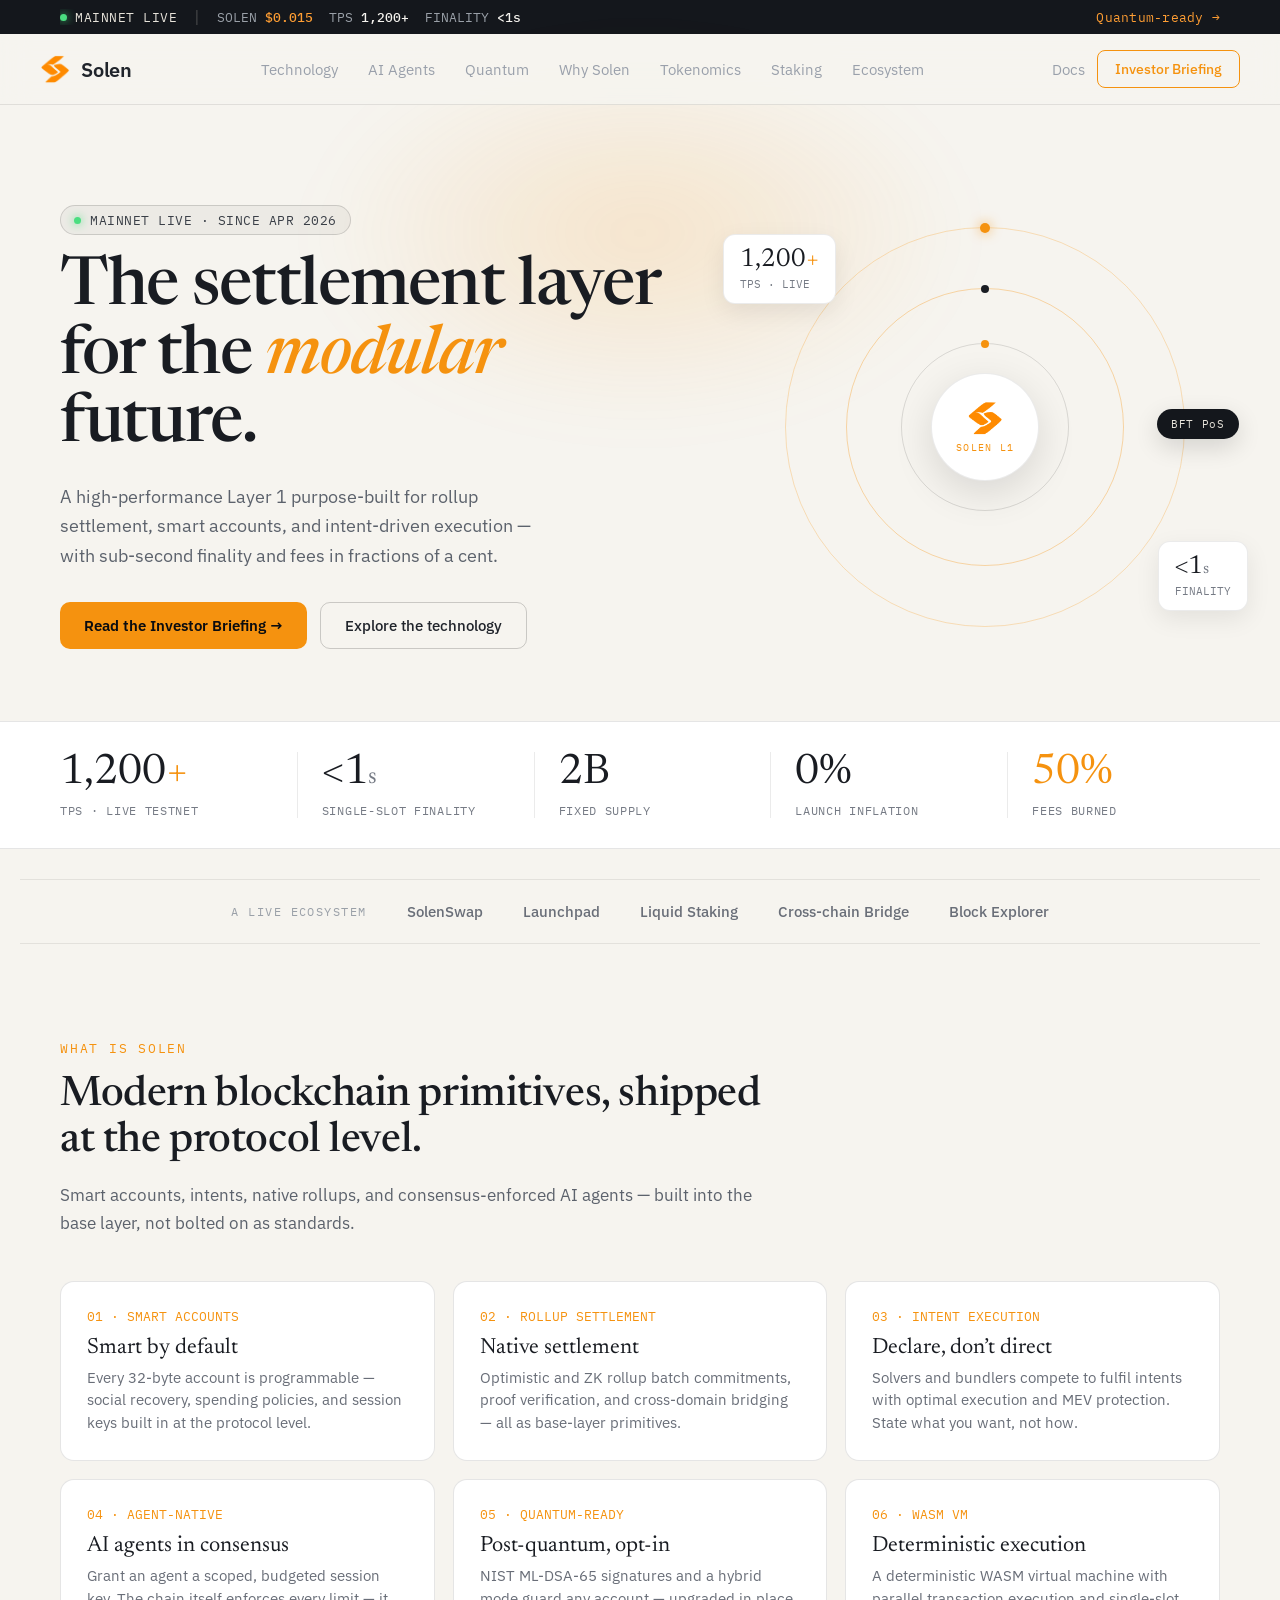
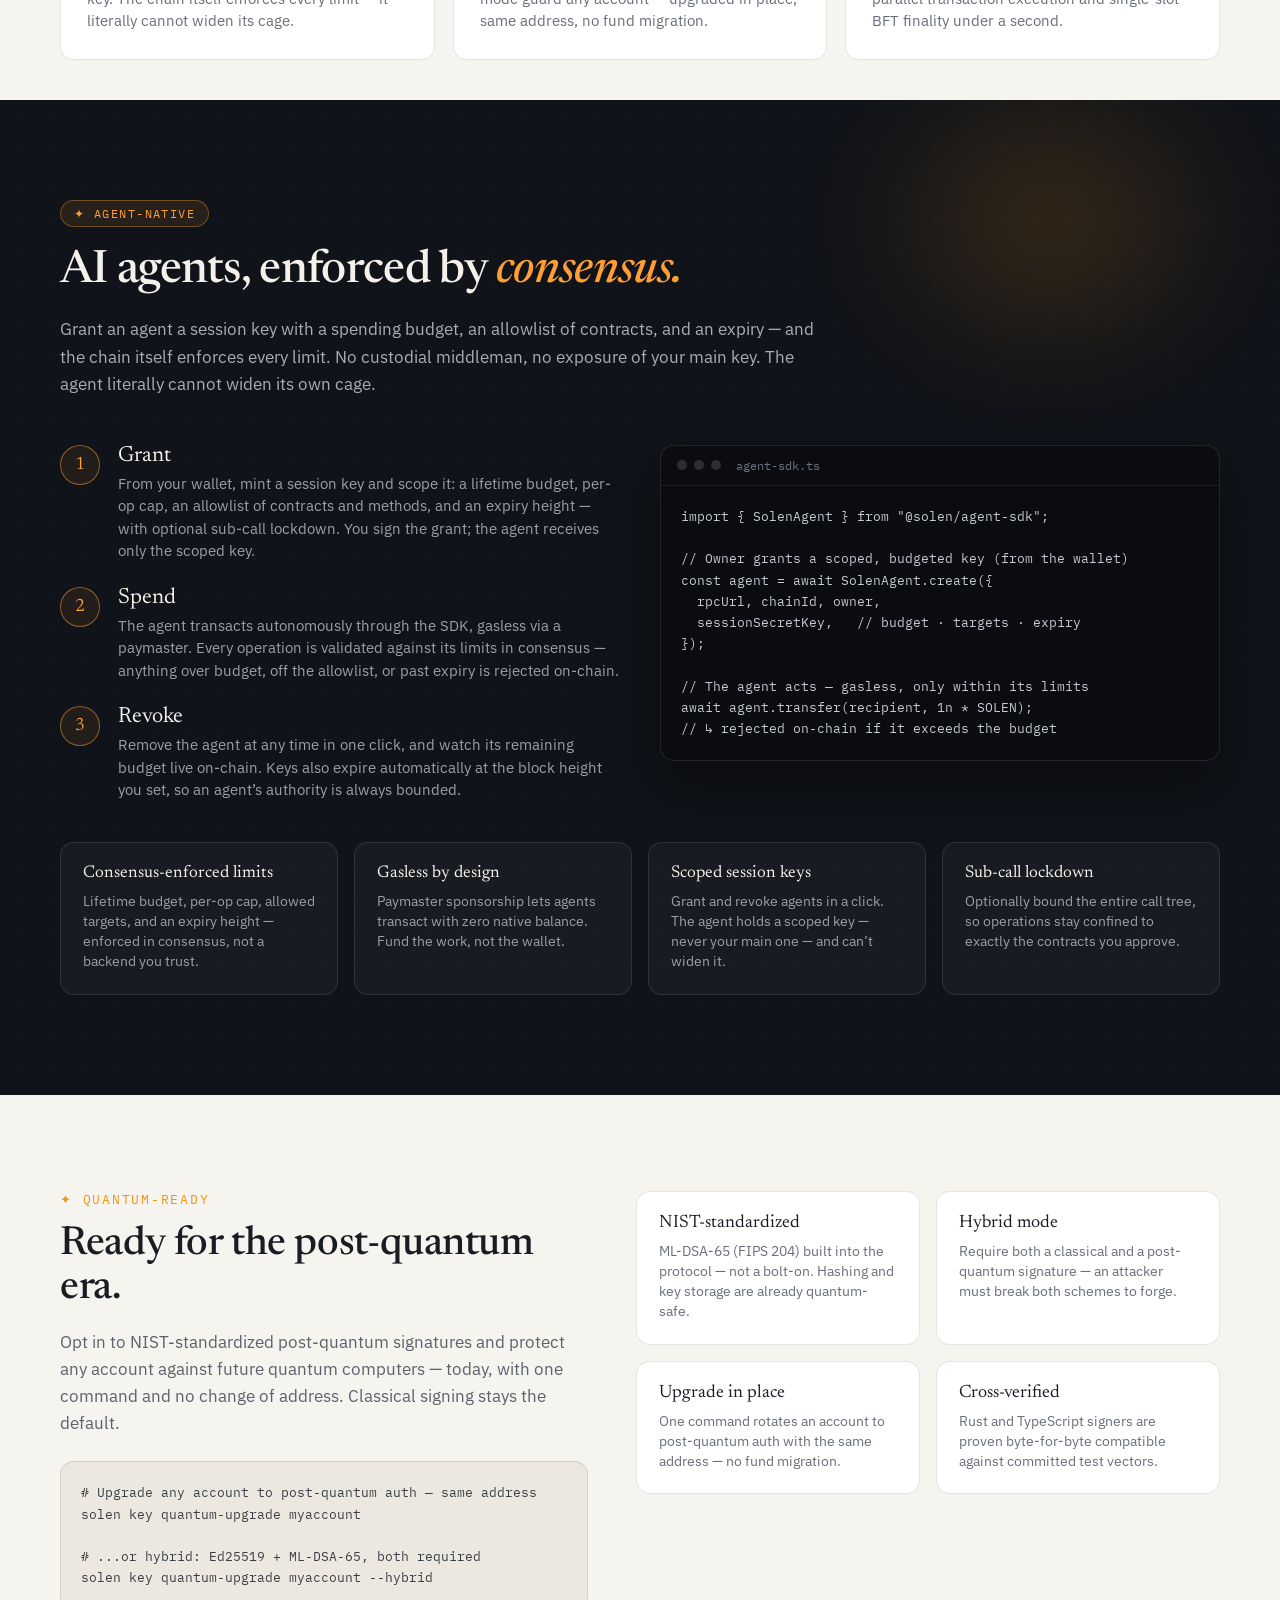
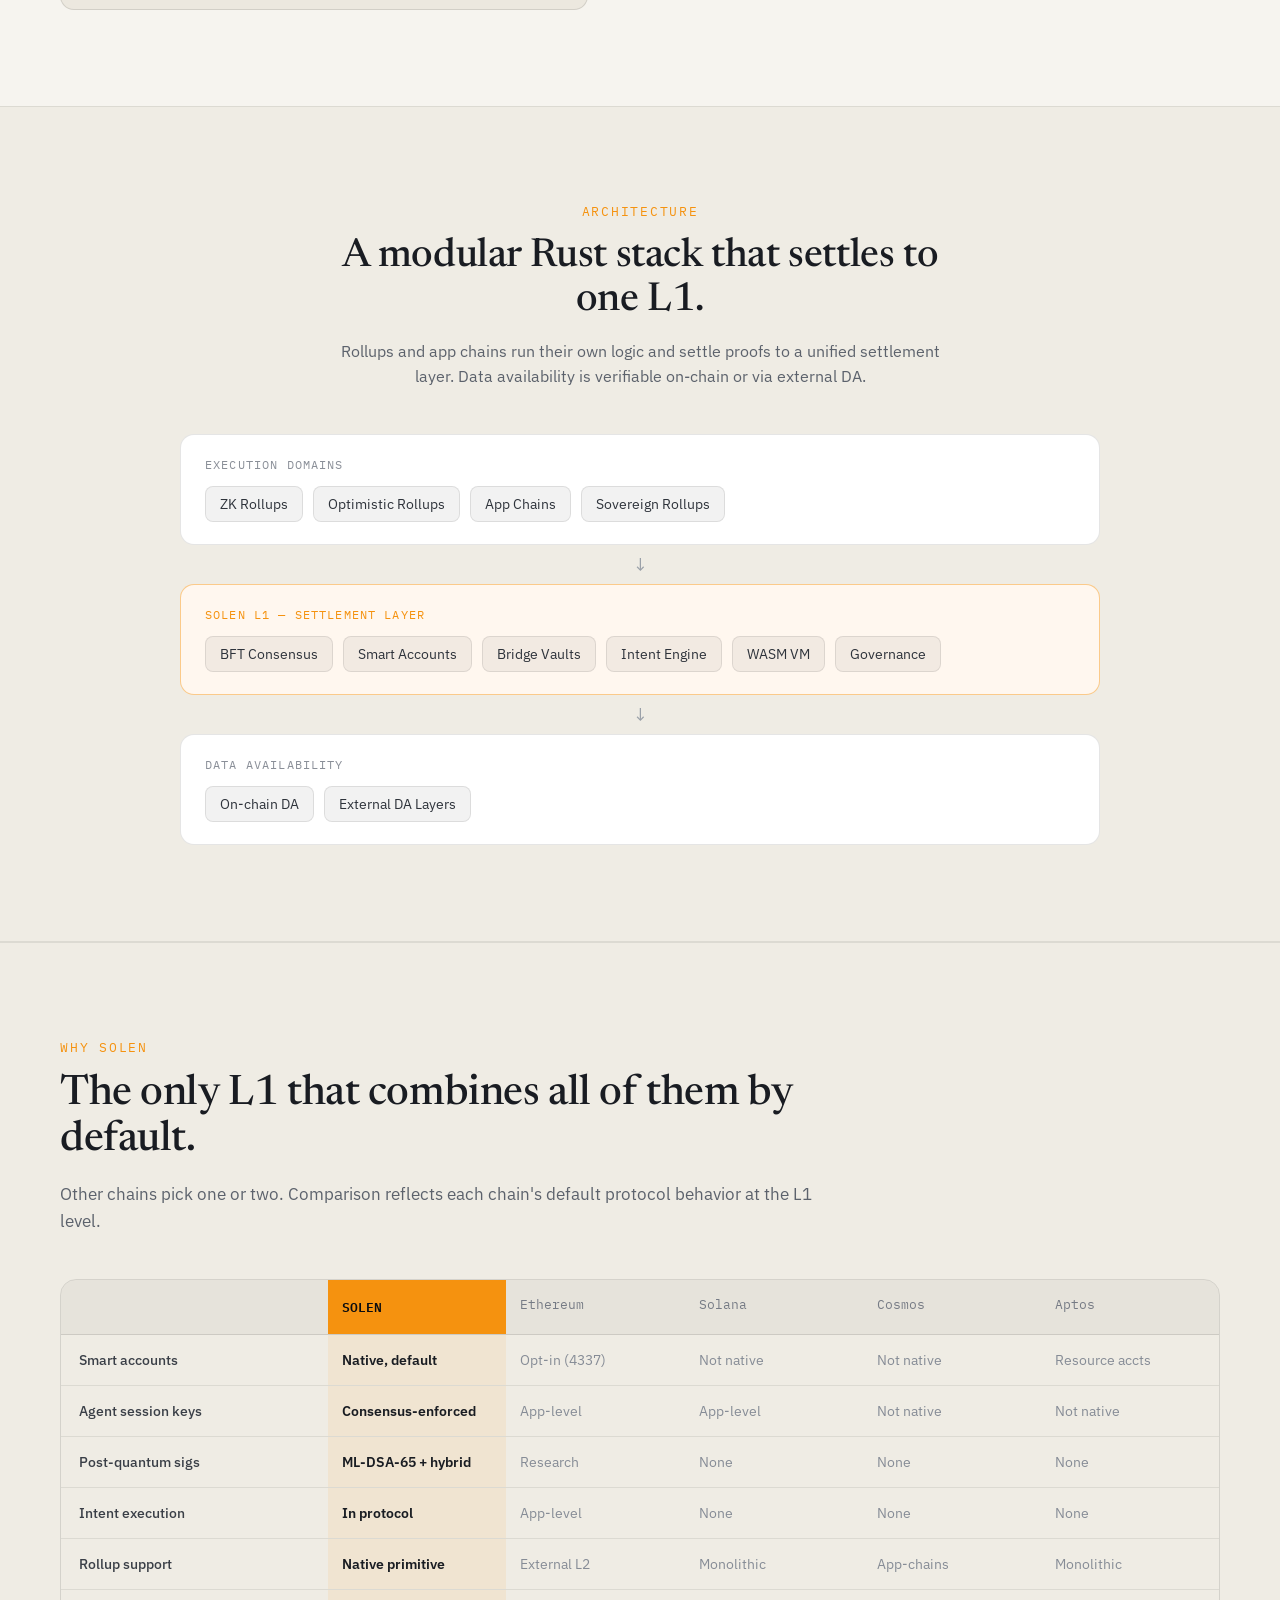
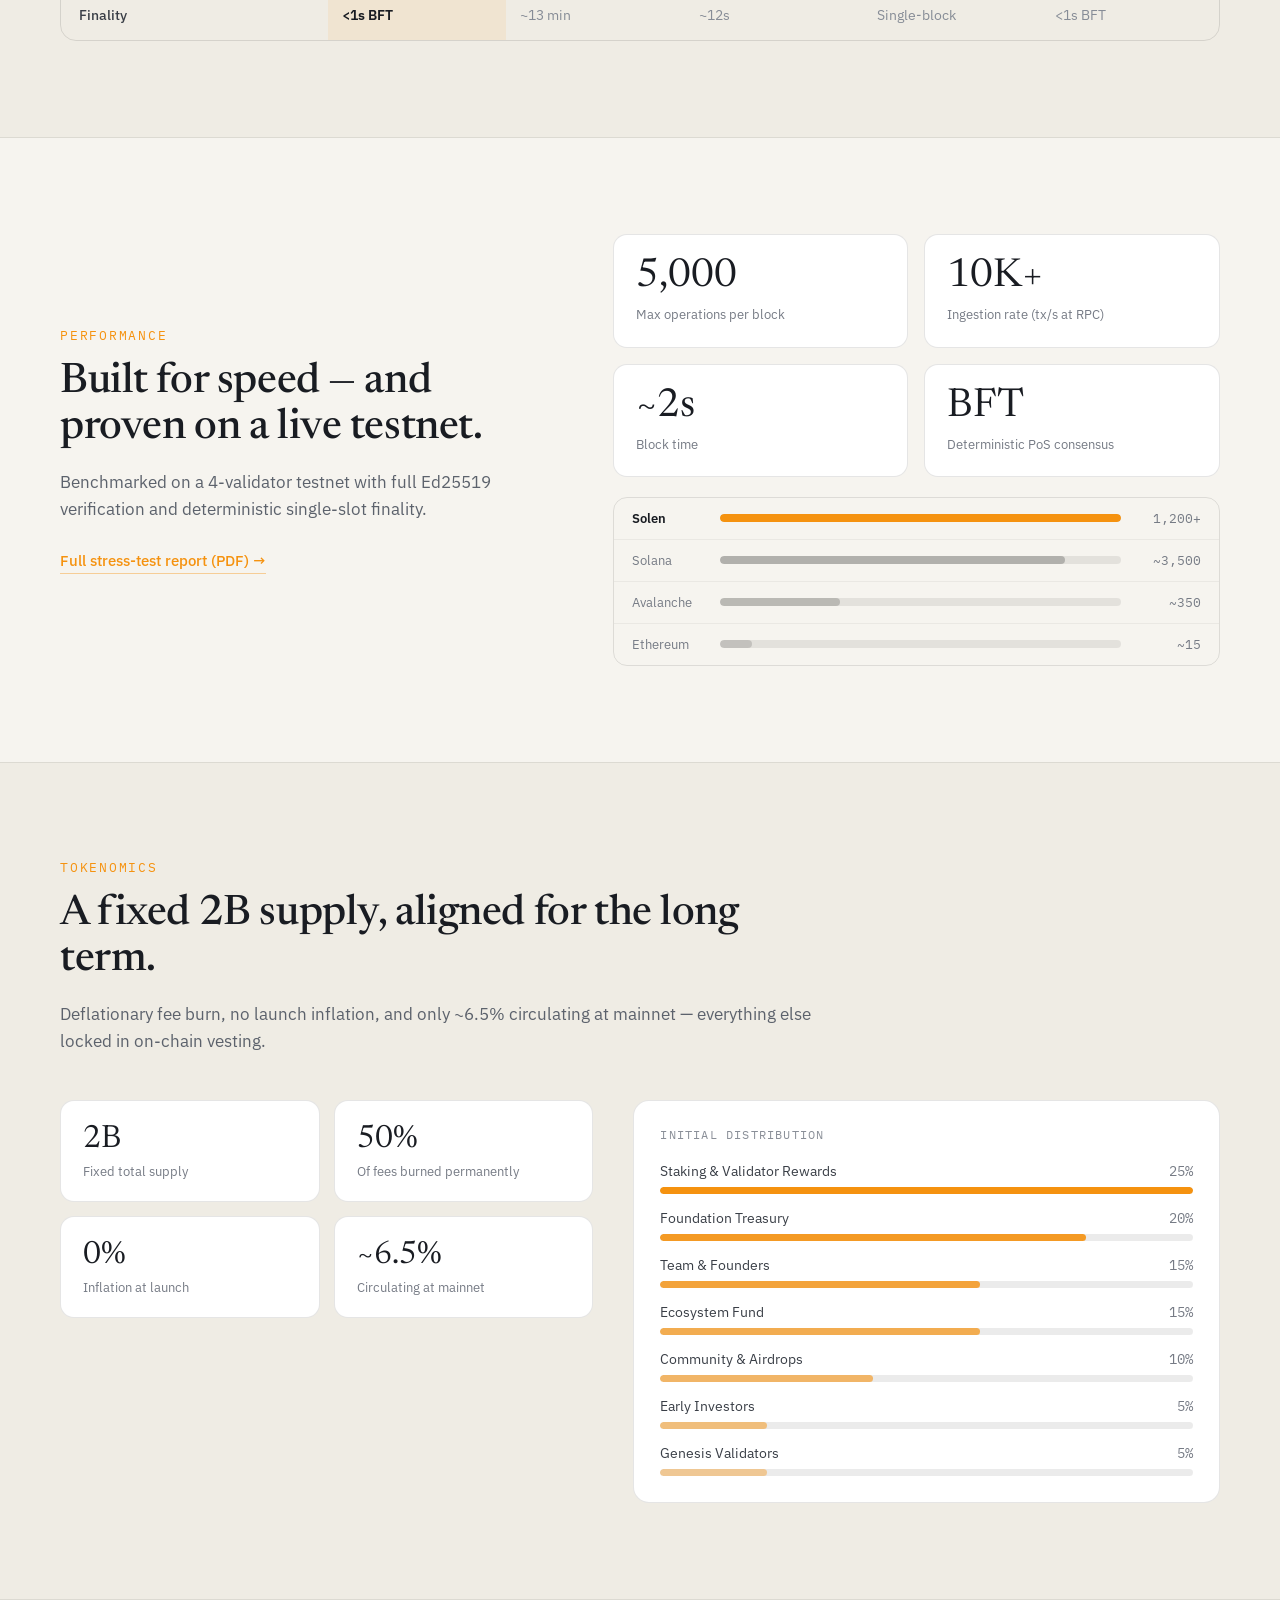
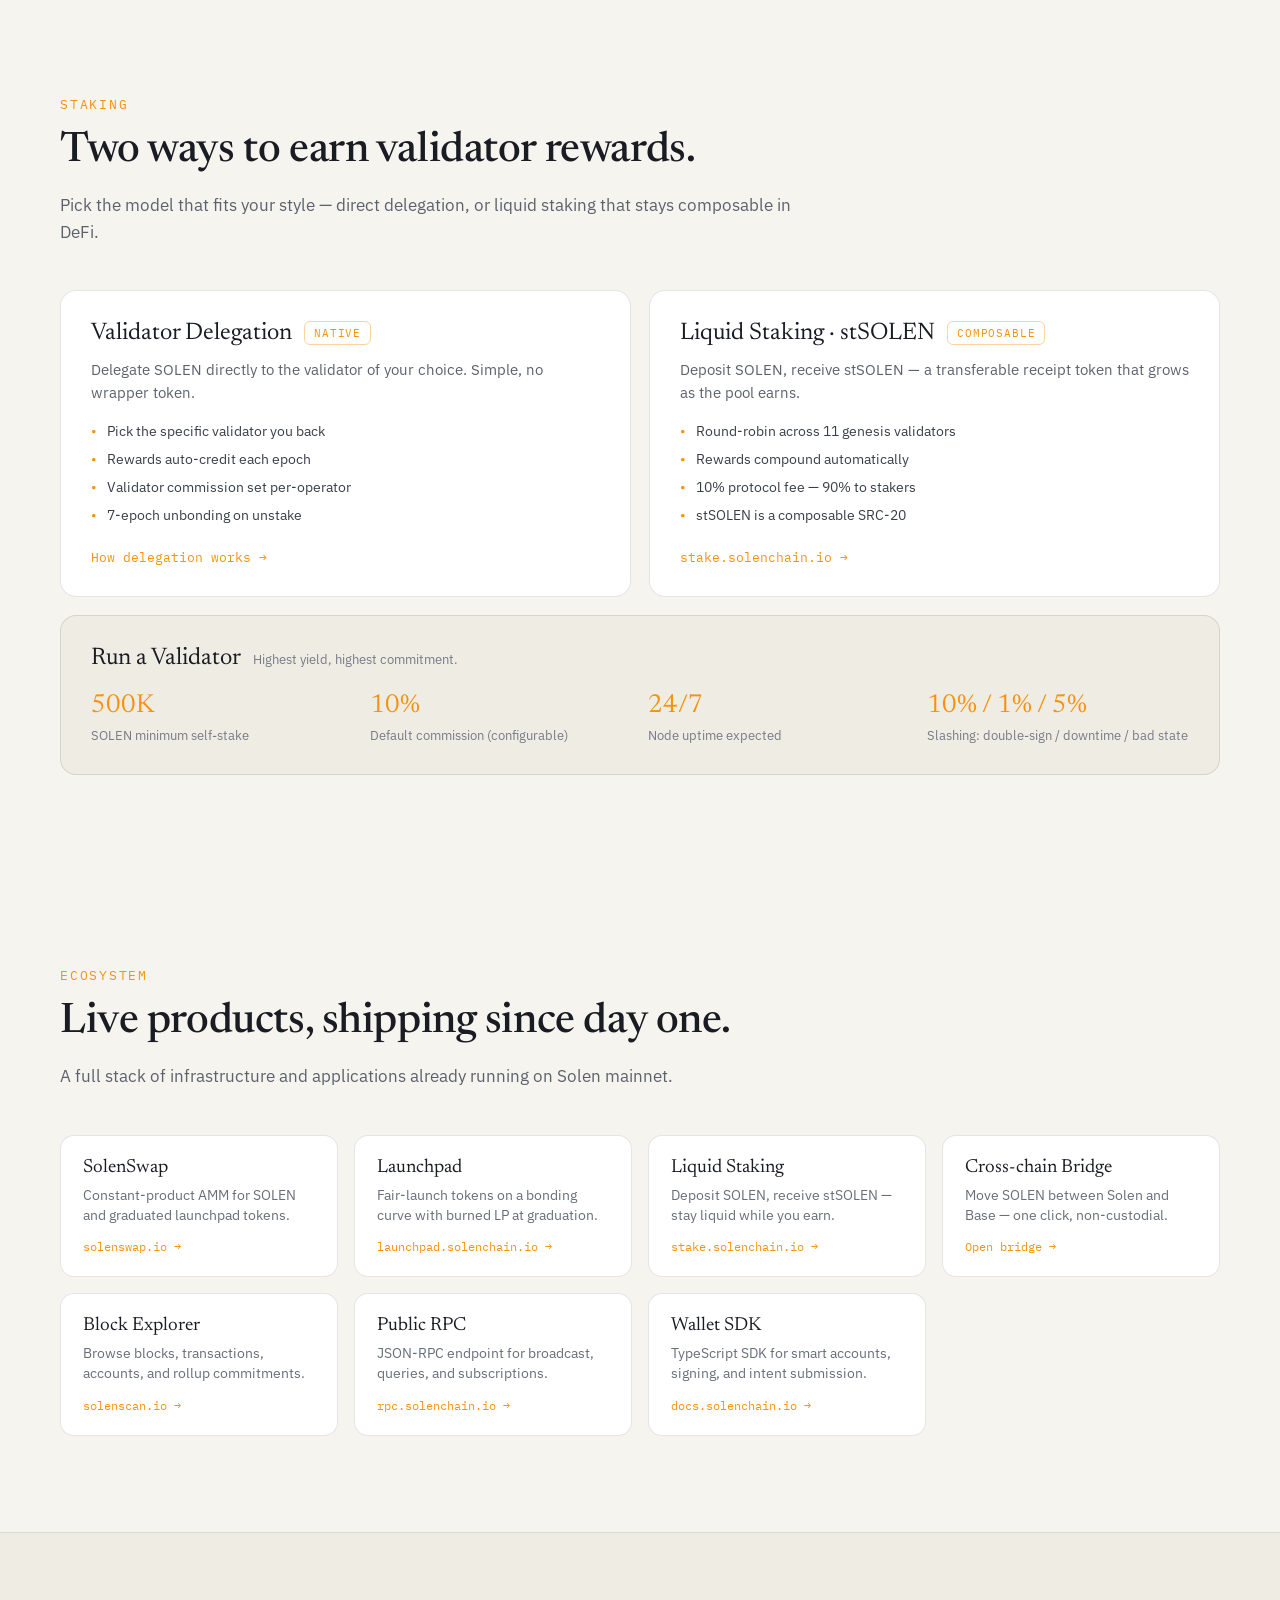
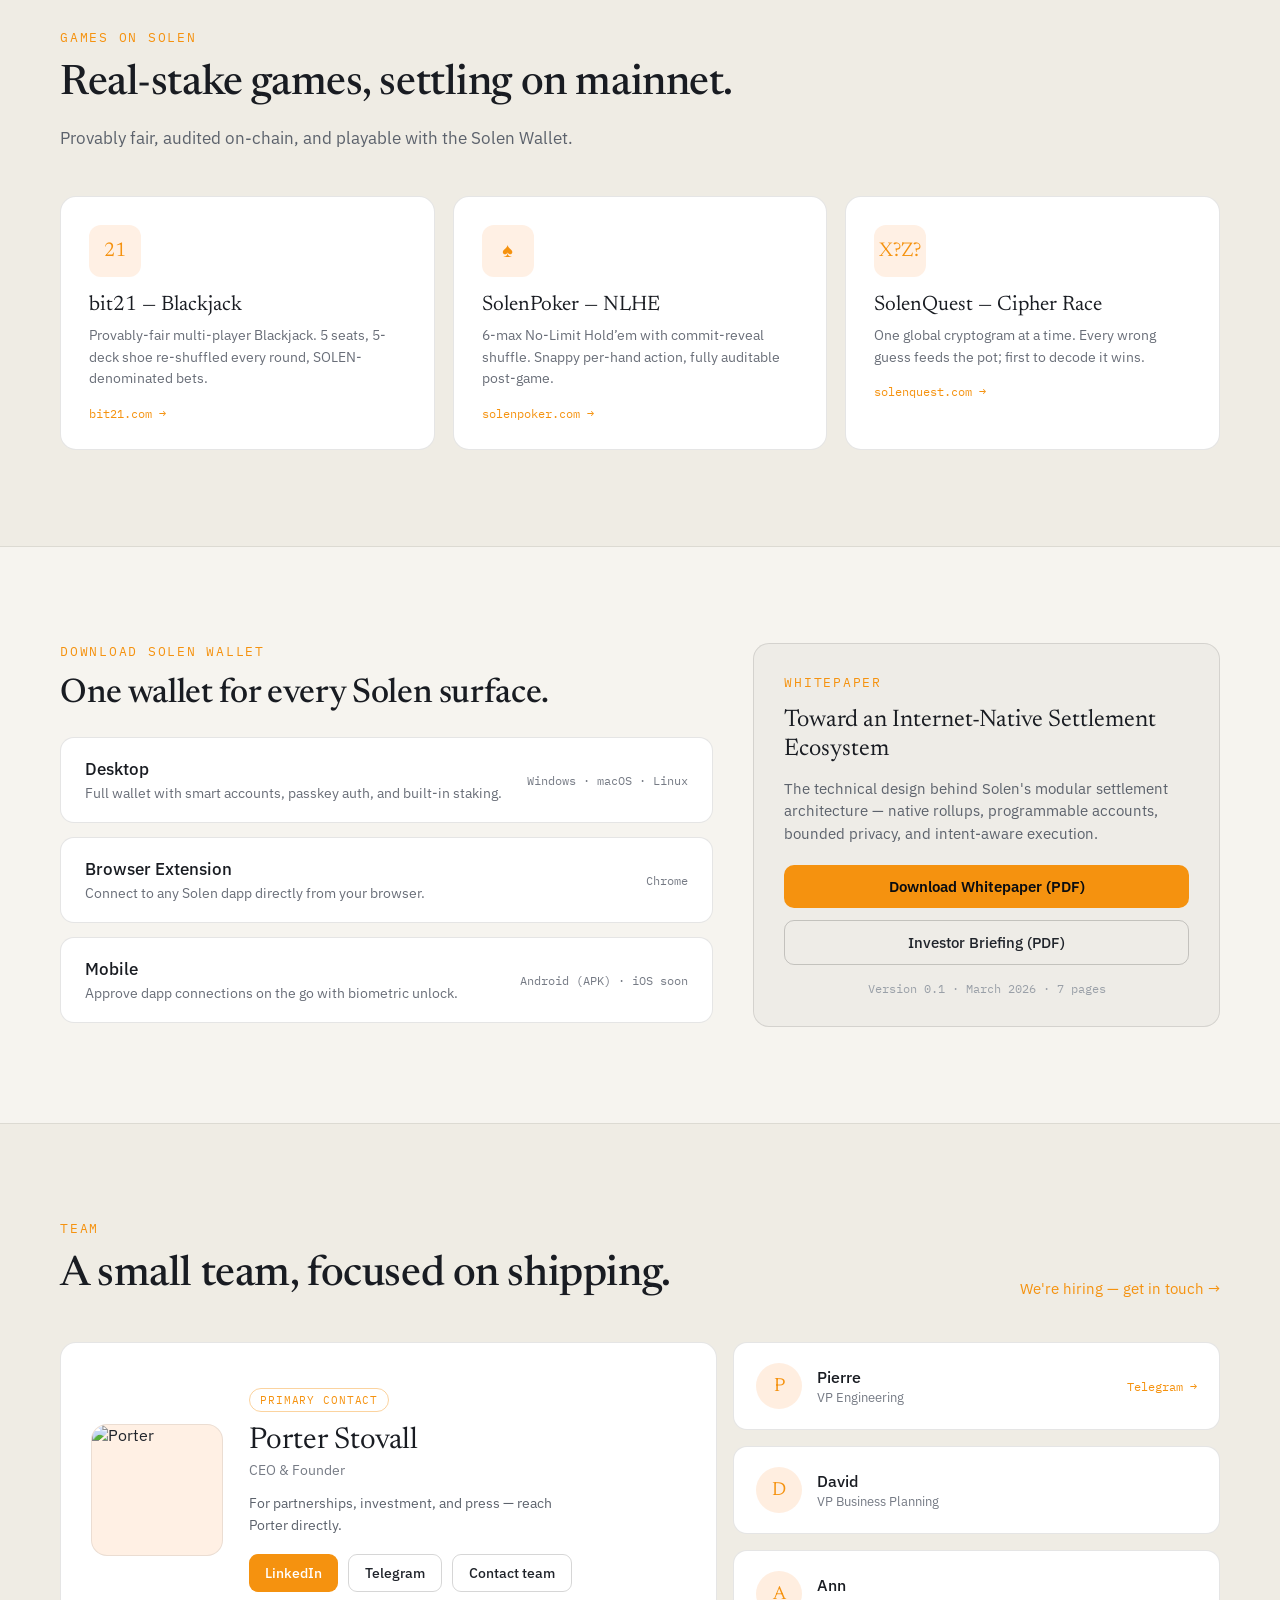
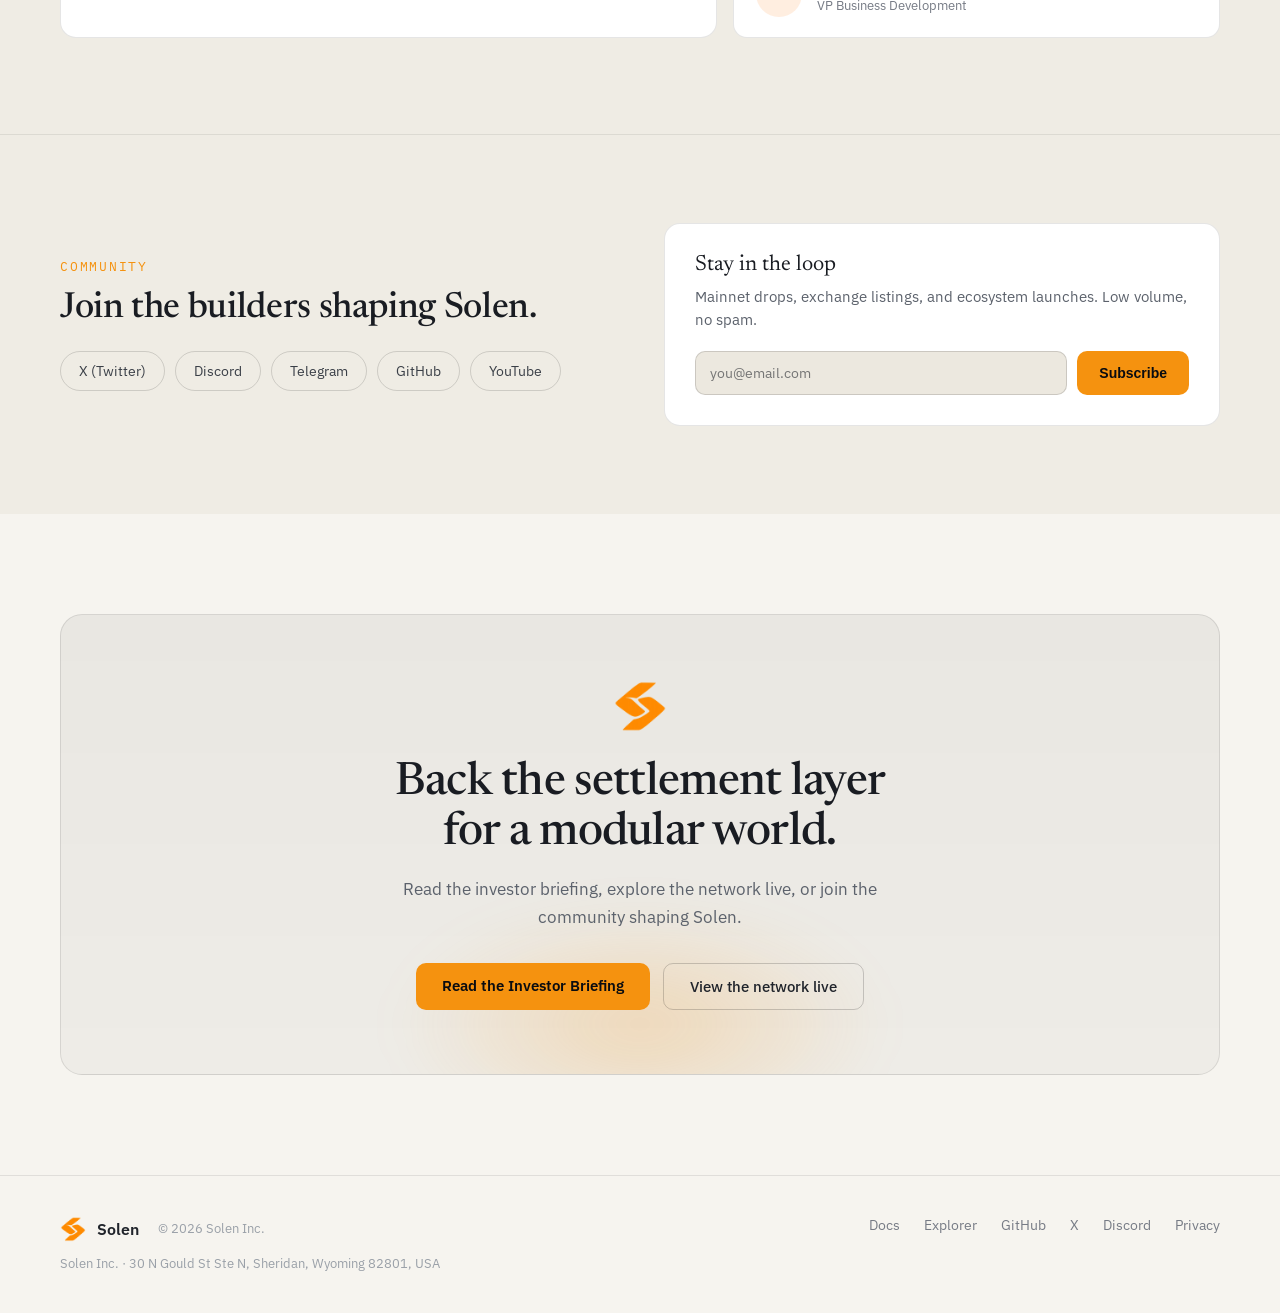
==== commit 4620278c: "Remove pre-sale and Scrypt mining pool from site; surface Quantum Remove the pre-sale CTA and delete" ====
--- a/index.html
+++ b/index.html
@@ -71,7 +71,7 @@
         <span style="color: #9AA0A8;">TPS <b style="color: #F6F4EF; font-weight: 500;">1,200+</b></span>
         <span style="color: #9AA0A8;">FINALITY <b style="color: #F6F4EF; font-weight: 500;">&lt;1s</b></span>
       </div>
-      <a href="presale-swap.html" style="color: #FF9E33; letter-spacing: 0.02em; white-space: nowrap; flex-shrink: 0;">Buy SOLEN &#8594;</a>
+      <a href="#quantum" style="color: #FF9E33; letter-spacing: 0.02em; white-space: nowrap; flex-shrink: 0;">Quantum-ready &#8594;</a>
     </div>
   </div>
 
@@ -84,6 +84,7 @@
     <div class="dc-navlinks" style="display: flex; align-items: center; gap: 30px; font-size: 14.5px; color: #9AA0AB;">
       <a href="#technology">Technology</a>
       <a href="#agents">AI Agents</a>
+      <a href="#quantum">Quantum</a>
       <a href="#why">Why Solen</a>
       <a href="#tokenomics">Tokenomics</a>
       <a href="#staking">Staking</a>
@@ -179,7 +180,6 @@
     <span style="font-size: 15px; color: #696E78; font-weight: 500;">Launchpad</span>
     <span style="font-size: 15px; color: #696E78; font-weight: 500;">Liquid Staking</span>
     <span style="font-size: 15px; color: #696E78; font-weight: 500;">Cross-chain Bridge</span>
-    <span style="font-size: 15px; color: #696E78; font-weight: 500;">Mining Pool</span>
     <span style="font-size: 15px; color: #696E78; font-weight: 500;">Block Explorer</span>
   </div>
 
@@ -658,11 +658,6 @@
         <div style="font-size: 13.5px; line-height: 1.5; color: #696E78; margin-top: 8px;">Move SOLEN between Solen and Base — one click, non-custodial.</div>
         <div style="font-family: 'IBM Plex Mono', monospace; font-size: 12px; color: var(--accent, #F5920F); margin-top: 14px;">Open bridge →</div>
       </a>
-      <a class="eco-card" href="https://pool.solenchain.io" style="display: block; border: 1px solid rgba(0,0,0,0.10); border-radius: 14px; background: #FFFFFF; padding: 22px; transition: border-color .18s, background .18s;">
-        <div style="font-family: var(--head, 'Newsreader'), serif; font-size: 19px; color: #191C22;">Mining Pool</div>
-        <div style="font-size: 13.5px; line-height: 1.5; color: #696E78; margin-top: 8px;">Point Scrypt hashrate at the pool and earn SOLEN, paid automatically.</div>
-        <div style="font-family: 'IBM Plex Mono', monospace; font-size: 12px; color: var(--accent, #F5920F); margin-top: 14px;">pool.solenchain.io →</div>
-      </a>
       <a class="eco-card" href="https://solenscan.io" style="display: block; border: 1px solid rgba(0,0,0,0.10); border-radius: 14px; background: #FFFFFF; padding: 22px; transition: border-color .18s, background .18s;">
         <div style="font-family: var(--head, 'Newsreader'), serif; font-size: 19px; color: #191C22;">Block Explorer</div>
         <div style="font-size: 13.5px; line-height: 1.5; color: #696E78; margin-top: 8px;">Browse blocks, transactions, accounts, and rollup commitments.</div>
@@ -828,7 +823,7 @@
       </div>
       <div style="border: 1px solid rgba(0,0,0,0.10); border-radius: 16px; background: #FFFFFF; padding: 30px;">
         <div style="font-family: var(--head, 'Newsreader'), serif; font-size: 22px; color: #191C22;">Stay in the loop</div>
-        <p style="font-size: 14.5px; line-height: 1.55; color: #5C626C; margin: 10px 0 20px;">Mainnet drops, allocation rounds, exchange listings, and ecosystem launches. Low volume, no spam.</p>
+        <p style="font-size: 14.5px; line-height: 1.55; color: #5C626C; margin: 10px 0 20px;">Mainnet drops, exchange listings, and ecosystem launches. Low volume, no spam.</p>
         <form style="display: flex; gap: 10px;" onsubmit="return false;">
           <input type="email" placeholder="you@email.com" style="flex: 1; min-width: 0; background: #ECE8DF; border: 1px solid rgba(0,0,0,0.14); border-radius: 10px; padding: 12px 14px; color: #20242B; font-family: 'IBM Plex Sans', sans-serif; font-size: 14px; outline: none;">
           <button type="submit" style="font-size: 14px; font-weight: 600; padding: 12px 22px; border-radius: 10px; background: var(--accent, #F5920F); color: #0A0C10; border: none; cursor: pointer; white-space: nowrap;">Subscribe</button>
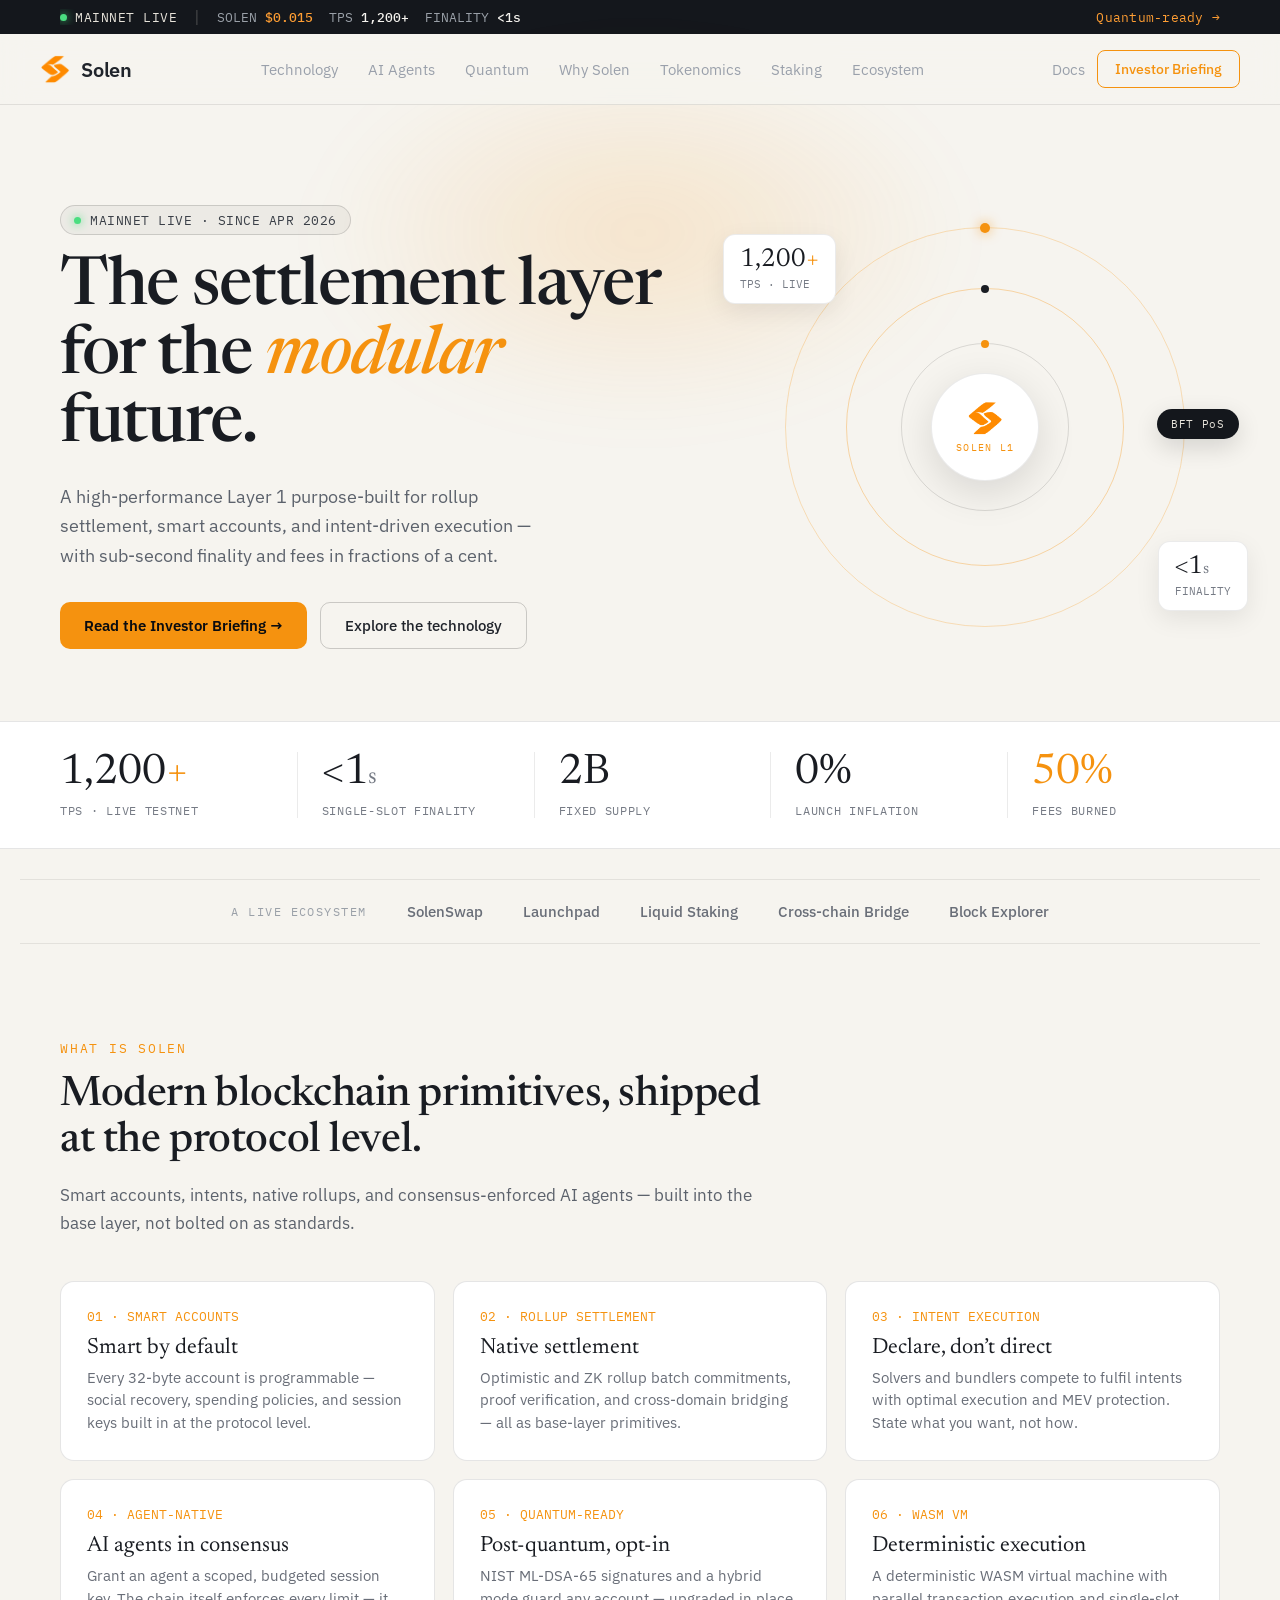
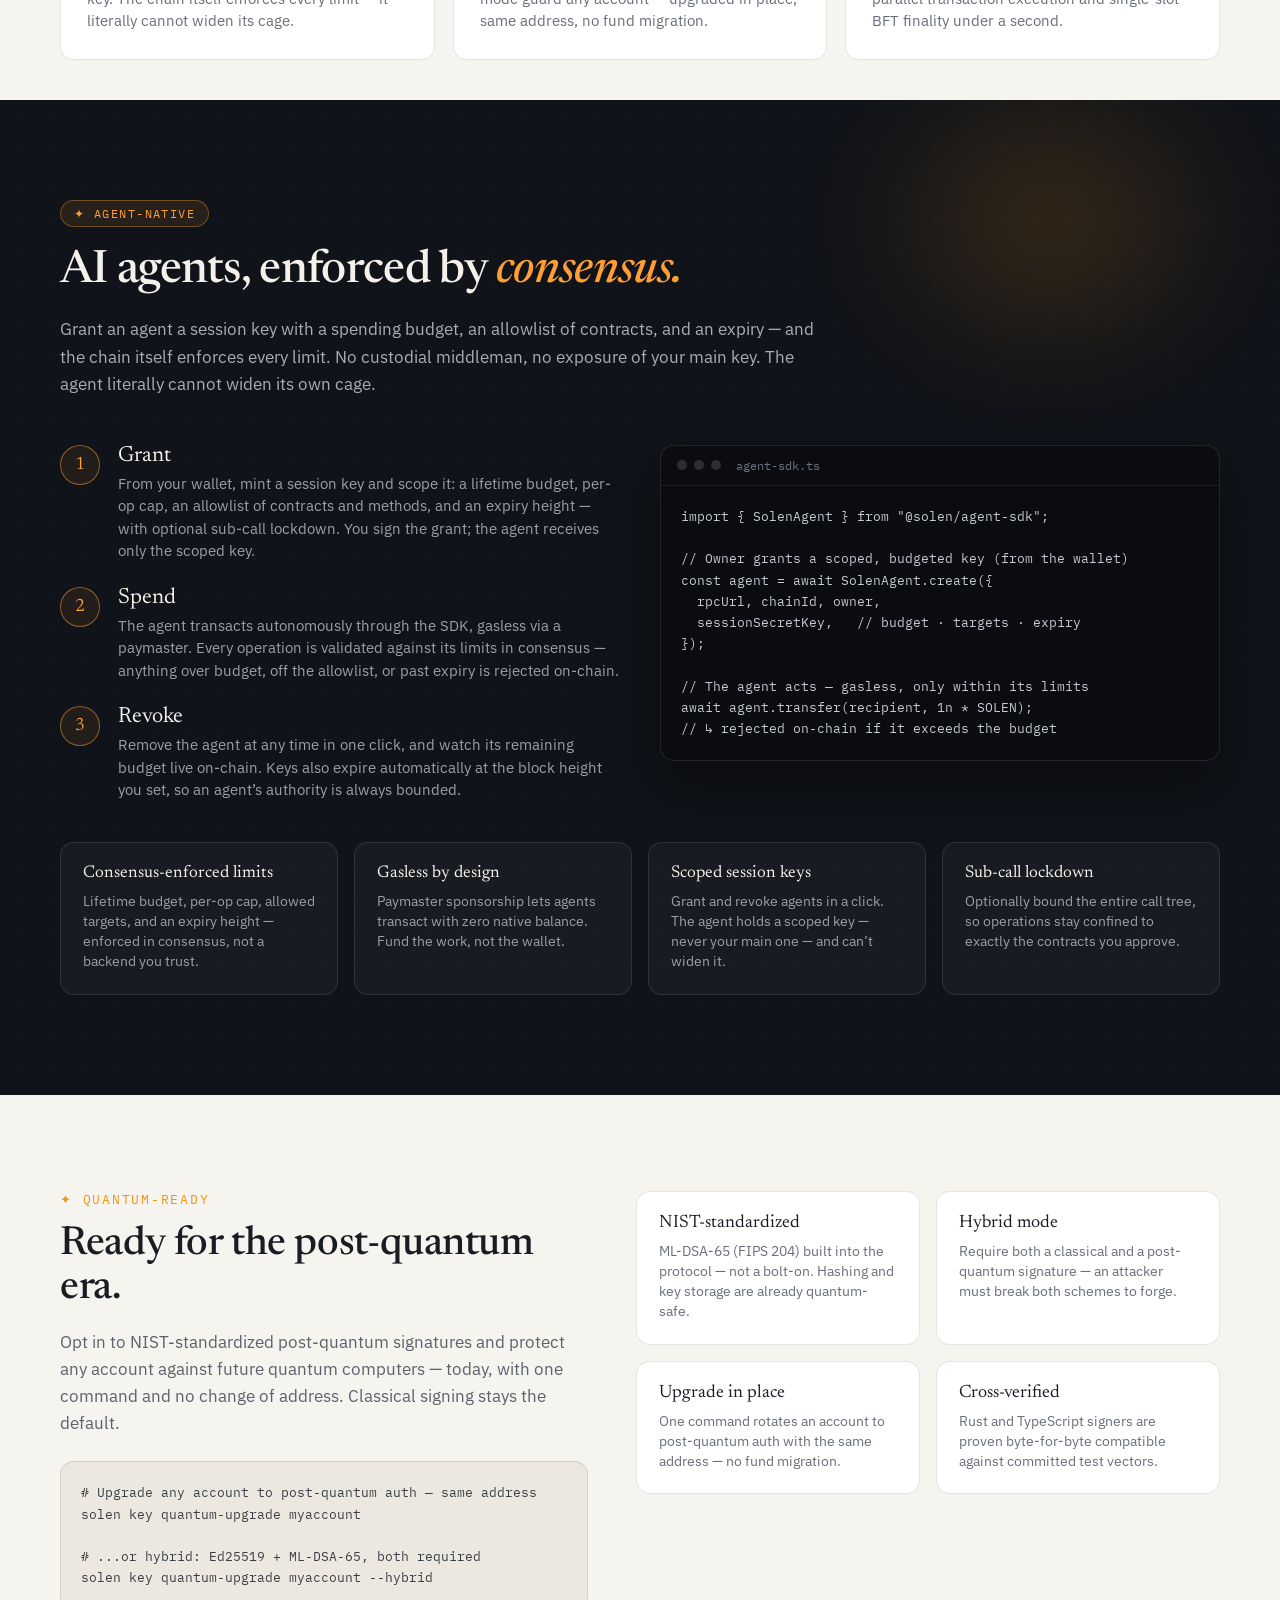
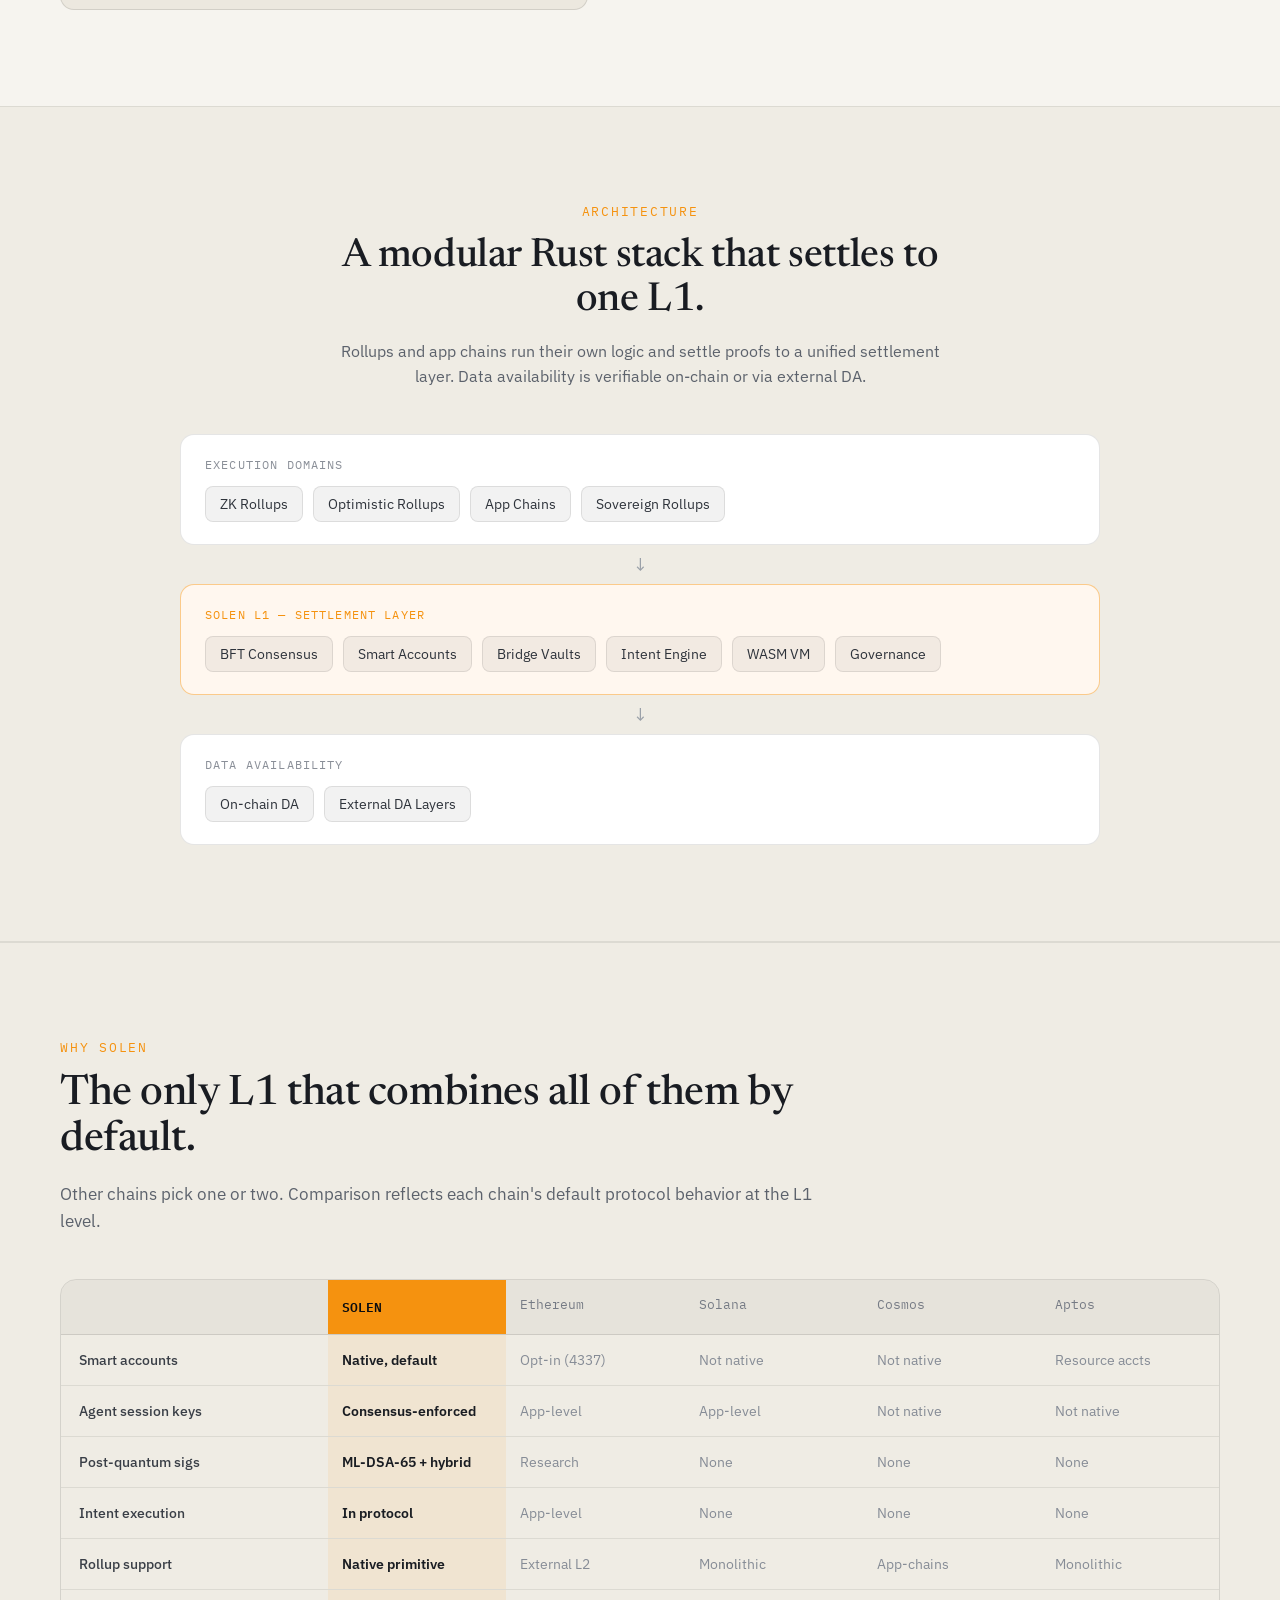
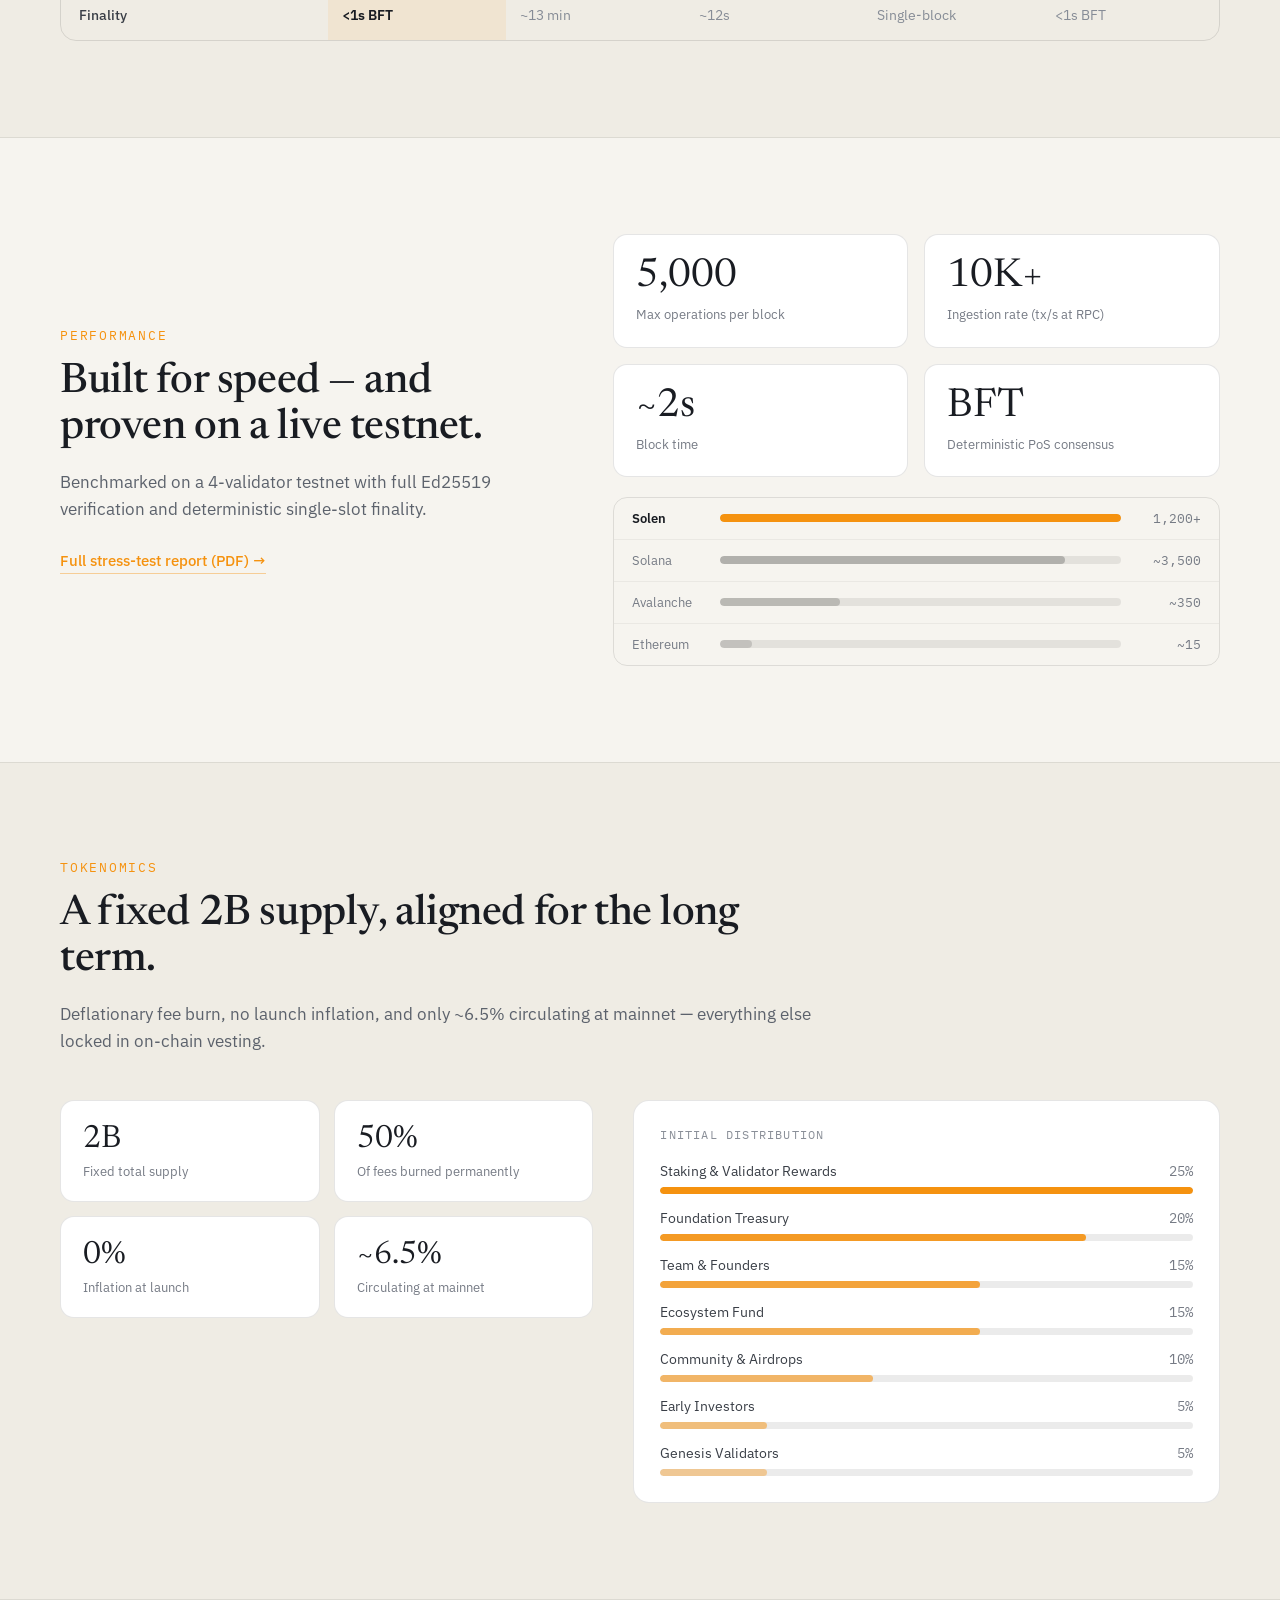
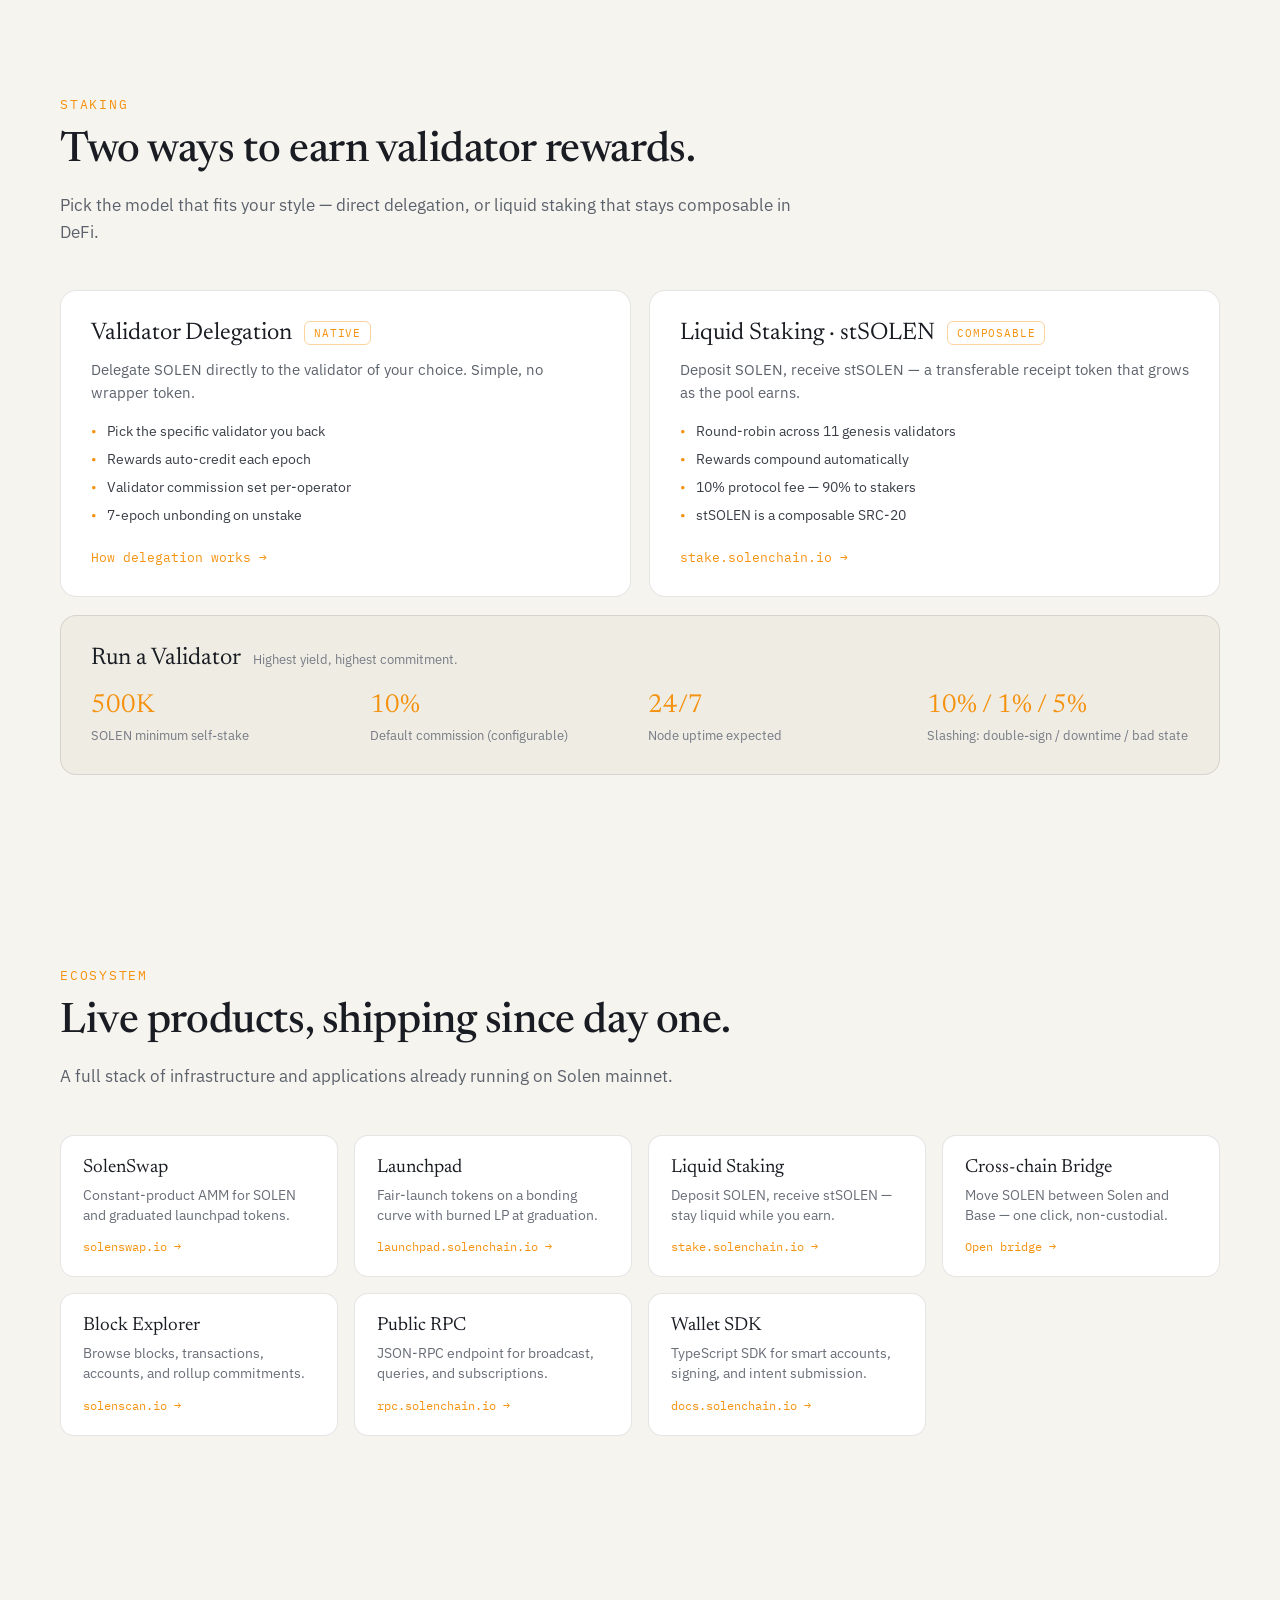
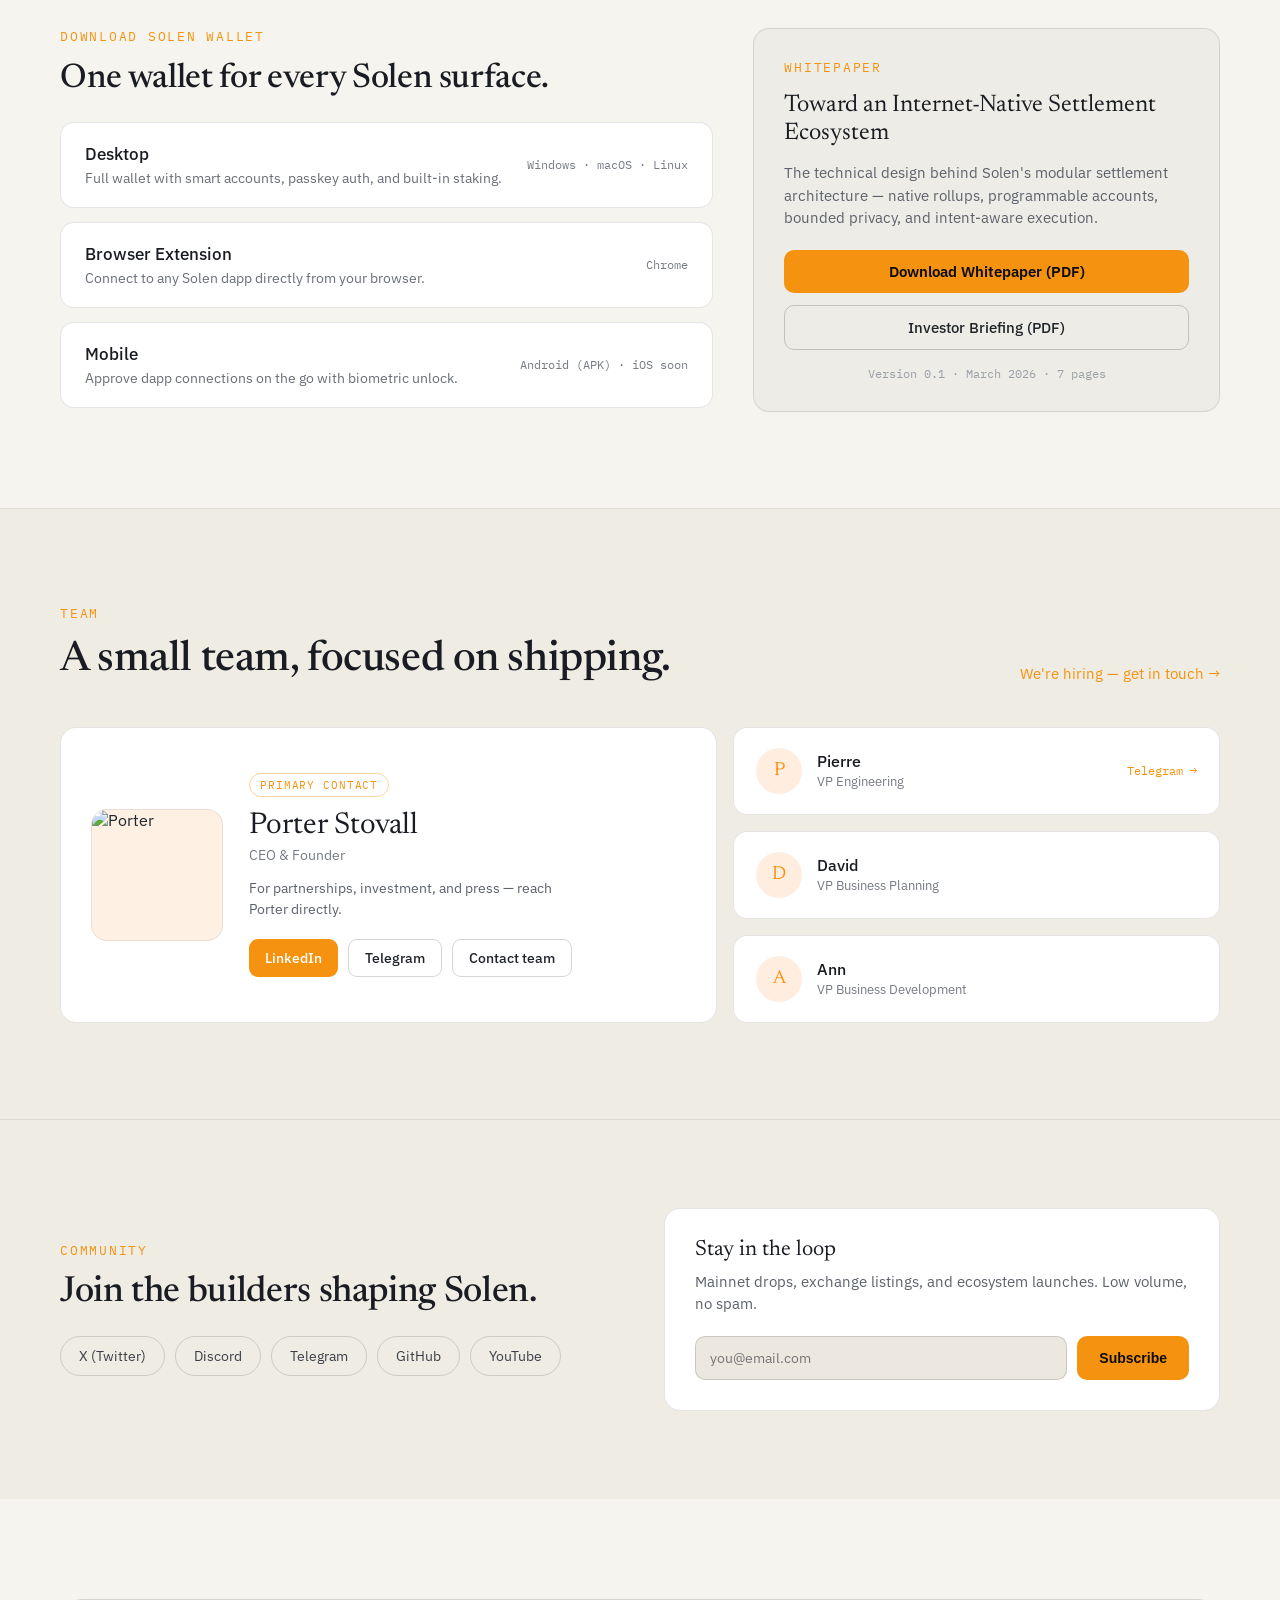
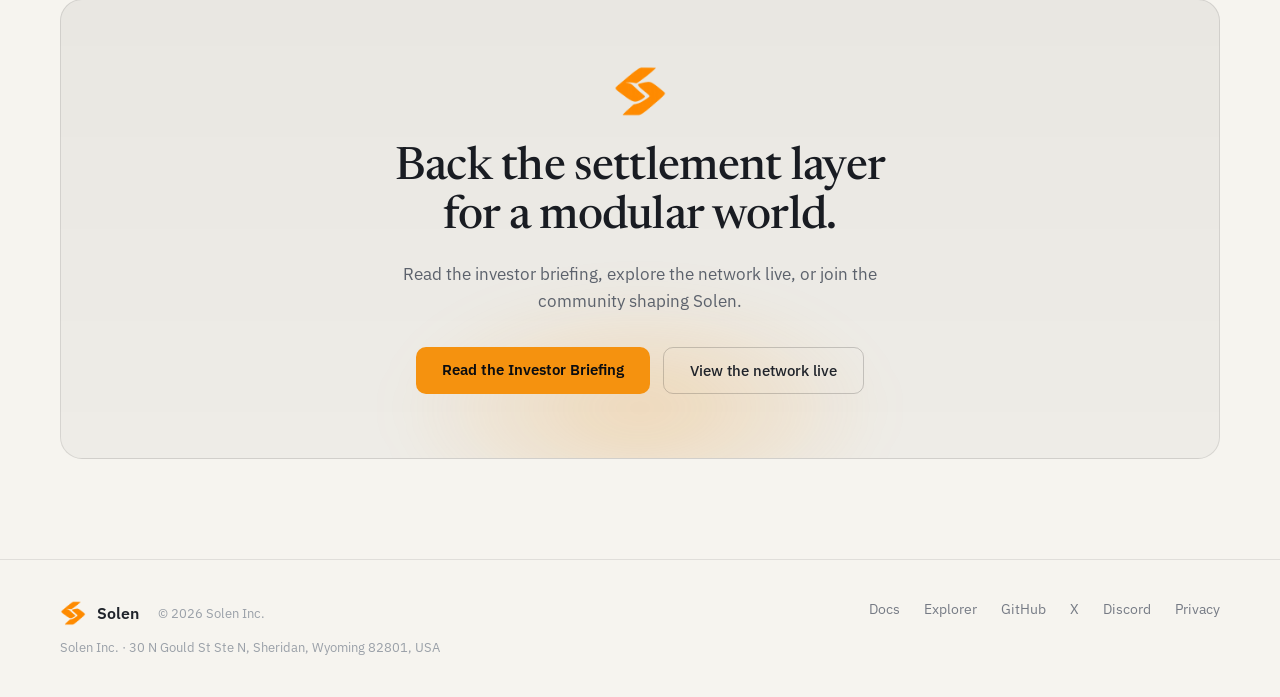
==== commit 675d9a33: "Remove games section (bit21, SolenPoker, SolenQuest) Drop the "Games on Solen" section and its three" ====
--- a/index.html
+++ b/index.html
@@ -33,7 +33,7 @@
   @keyframes solenFloat { 0%,100% { transform: translateY(0); } 50% { transform: translateY(-8px); } }
   @keyframes solenSpin { to { transform: rotate(360deg); } }
   @keyframes solenSpinRev { to { transform: rotate(-360deg); } }
-  .eco-card:hover, .game-card:hover, .wallet-card:hover, .social-pill:hover { border-color: color-mix(in oklab, var(--accent, #F5920F) 55%, transparent) !important; }
+  .eco-card:hover, .wallet-card:hover, .social-pill:hover { border-color: color-mix(in oklab, var(--accent, #F5920F) 55%, transparent) !important; }
   .eco-card:hover { background: #EFECE4 !important; }
 
   /* ===== Responsive ===== */
@@ -676,37 +676,6 @@
     </div>
   </section>
 
-  <!-- ===== GAMES ===== -->
-  <section id="games" style="background: #EFECE4; border-top: 1px solid rgba(0,0,0,0.08); border-bottom: 1px solid rgba(0,0,0,0.08);">
-    <div class="dc-px" style="max-width: 1240px; margin: 0 auto; padding: 96px 40px;">
-      <div style="max-width: 760px; margin-bottom: 44px;">
-        <div style="font-size: 12.5px; letter-spacing: 0.14em; color: var(--accent, #F5920F); font-family: 'IBM Plex Mono', monospace; margin-bottom: 16px;">GAMES ON SOLEN</div>
-        <h2 class="dc-h2" style="font-family: var(--head, 'Newsreader'), serif; font-weight: 500; font-size: 42px; line-height: 1.1; letter-spacing: -0.01em; margin: 0; color: #191C22;">Real-stake games, settling on mainnet.</h2>
-        <p style="font-size: 17px; line-height: 1.6; color: #5C626C; margin: 18px 0 0;">Provably fair, audited on-chain, and playable with the Solen Wallet.</p>
-      </div>
-      <div class="dcg3" style="display: grid; grid-template-columns: repeat(3, 1fr); gap: 18px;">
-        <a class="game-card" href="https://bit21.com" style="display: block; border: 1px solid rgba(0,0,0,0.10); border-radius: 16px; background: #FFFFFF; padding: 28px; transition: border-color .18s;">
-          <div style="width: 52px; height: 52px; border-radius: 12px; background: color-mix(in oklab, var(--accent, #F5920F) 14%, #FFFFFF); display: flex; align-items: center; justify-content: center; font-family: var(--head, 'Newsreader'), serif; font-size: 20px; color: var(--accent, #F5920F); margin-bottom: 18px;">21</div>
-          <div style="font-family: var(--head, 'Newsreader'), serif; font-size: 21px; color: #191C22; margin-bottom: 9px;">bit21 — Blackjack</div>
-          <div style="font-size: 14px; line-height: 1.55; color: #696E78;">Provably-fair multi-player Blackjack. 5 seats, 5-deck shoe re-shuffled every round, SOLEN-denominated bets.</div>
-          <div style="font-family: 'IBM Plex Mono', monospace; font-size: 12px; color: var(--accent, #F5920F); margin-top: 16px;">bit21.com &#8594;</div>
-        </a>
-        <a class="game-card" href="https://solenpoker.com" style="display: block; border: 1px solid rgba(0,0,0,0.10); border-radius: 16px; background: #FFFFFF; padding: 28px; transition: border-color .18s;">
-          <div style="width: 52px; height: 52px; border-radius: 12px; background: color-mix(in oklab, var(--accent, #F5920F) 14%, #FFFFFF); display: flex; align-items: center; justify-content: center; font-family: var(--head, 'Newsreader'), serif; font-size: 20px; color: var(--accent, #F5920F); margin-bottom: 18px;">&#9824;</div>
-          <div style="font-family: var(--head, 'Newsreader'), serif; font-size: 21px; color: #191C22; margin-bottom: 9px;">SolenPoker — NLHE</div>
-          <div style="font-size: 14px; line-height: 1.55; color: #696E78;">6-max No-Limit Hold&rsquo;em with commit-reveal shuffle. Snappy per-hand action, fully auditable post-game.</div>
-          <div style="font-family: 'IBM Plex Mono', monospace; font-size: 12px; color: var(--accent, #F5920F); margin-top: 16px;">solenpoker.com &#8594;</div>
-        </a>
-        <a class="game-card" href="https://solenquest.com" style="display: block; border: 1px solid rgba(0,0,0,0.10); border-radius: 16px; background: #FFFFFF; padding: 28px; transition: border-color .18s;">
-          <div style="width: 52px; height: 52px; border-radius: 12px; background: color-mix(in oklab, var(--accent, #F5920F) 14%, #FFFFFF); display: flex; align-items: center; justify-content: center; font-family: var(--head, 'Newsreader'), serif; font-size: 20px; color: var(--accent, #F5920F); margin-bottom: 18px;">X?Z?</div>
-          <div style="font-family: var(--head, 'Newsreader'), serif; font-size: 21px; color: #191C22; margin-bottom: 9px;">SolenQuest — Cipher Race</div>
-          <div style="font-size: 14px; line-height: 1.55; color: #696E78;">One global cryptogram at a time. Every wrong guess feeds the pot; first to decode it wins.</div>
-          <div style="font-family: 'IBM Plex Mono', monospace; font-size: 12px; color: var(--accent, #F5920F); margin-top: 16px;">solenquest.com &#8594;</div>
-        </a>
-      </div>
-    </div>
-  </section>
-
   <!-- ===== WALLET + WHITEPAPER ===== -->
   <section id="downloads" class="dc-px" style="max-width: 1240px; margin: 0 auto; padding: 96px 40px;">
     <div class="dc-2col" style="display: grid; grid-template-columns: 1.4fr 1fr; gap: 40px; align-items: start;">
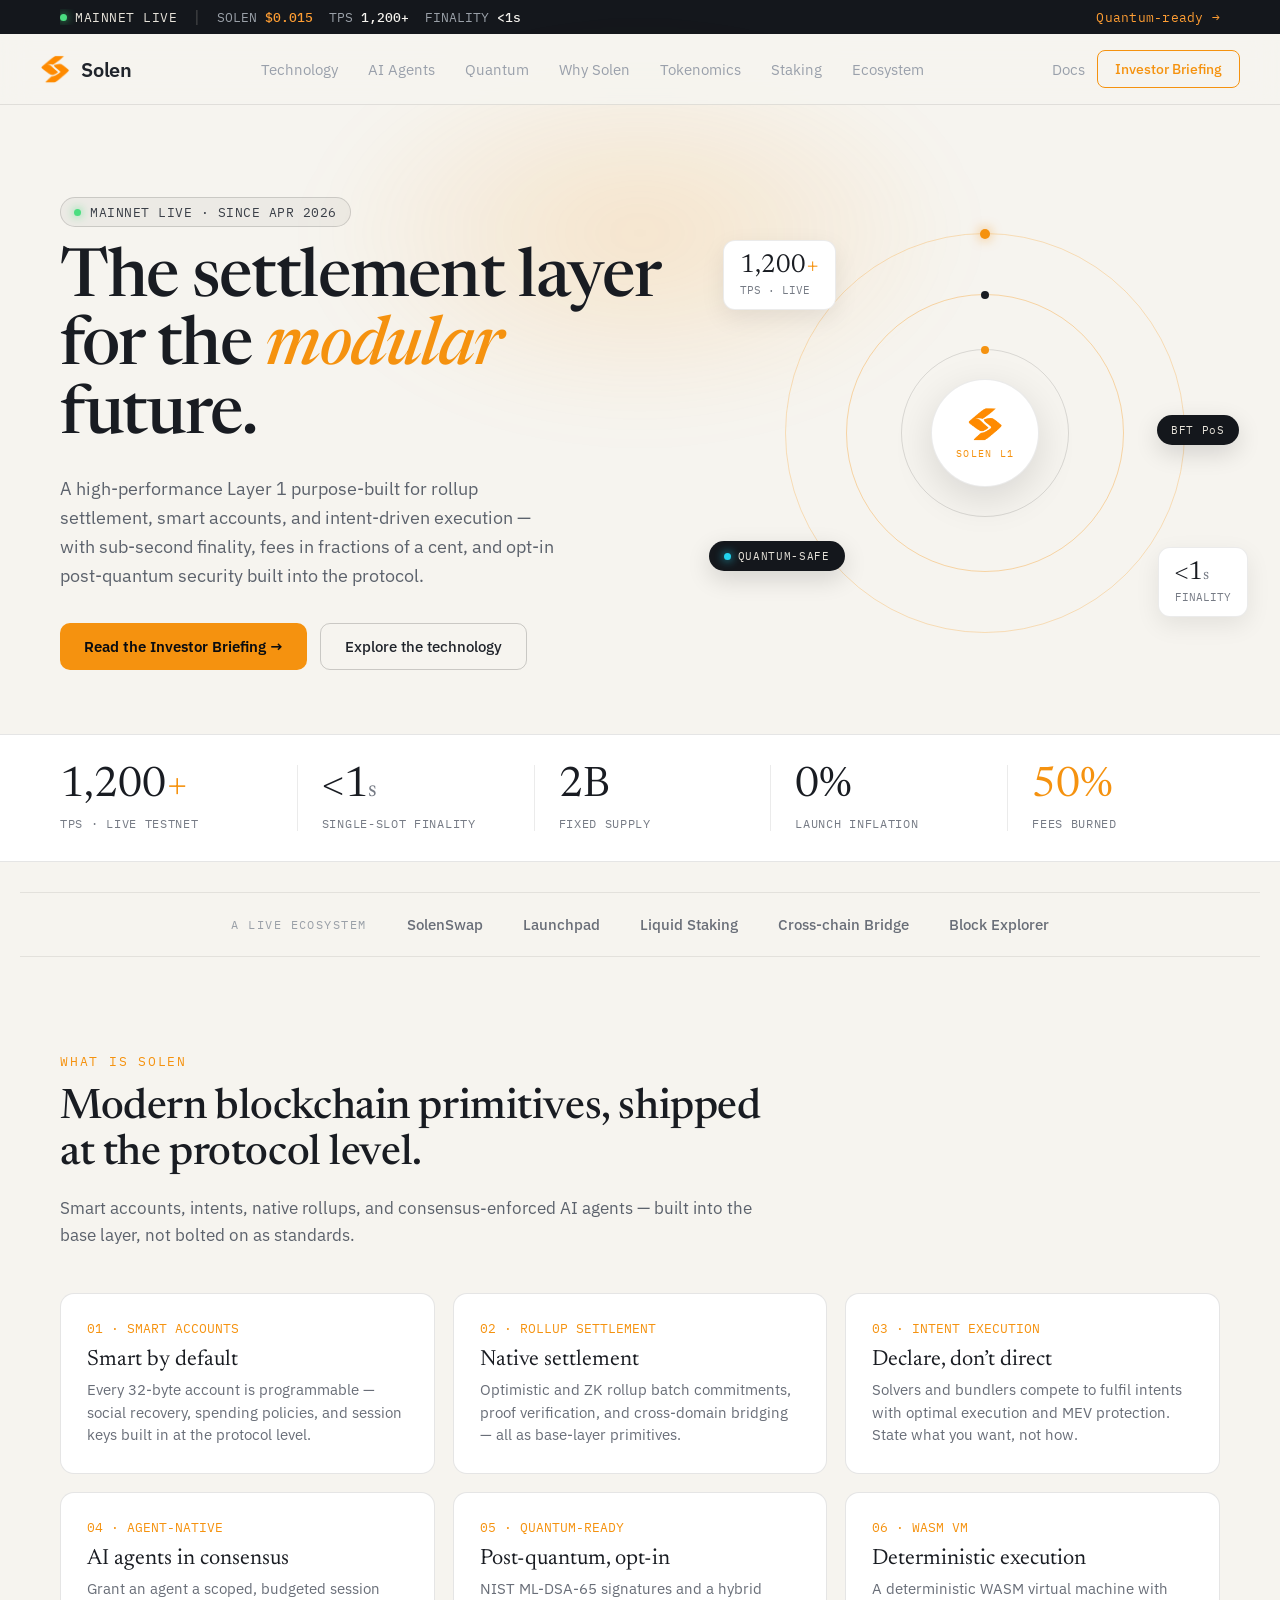
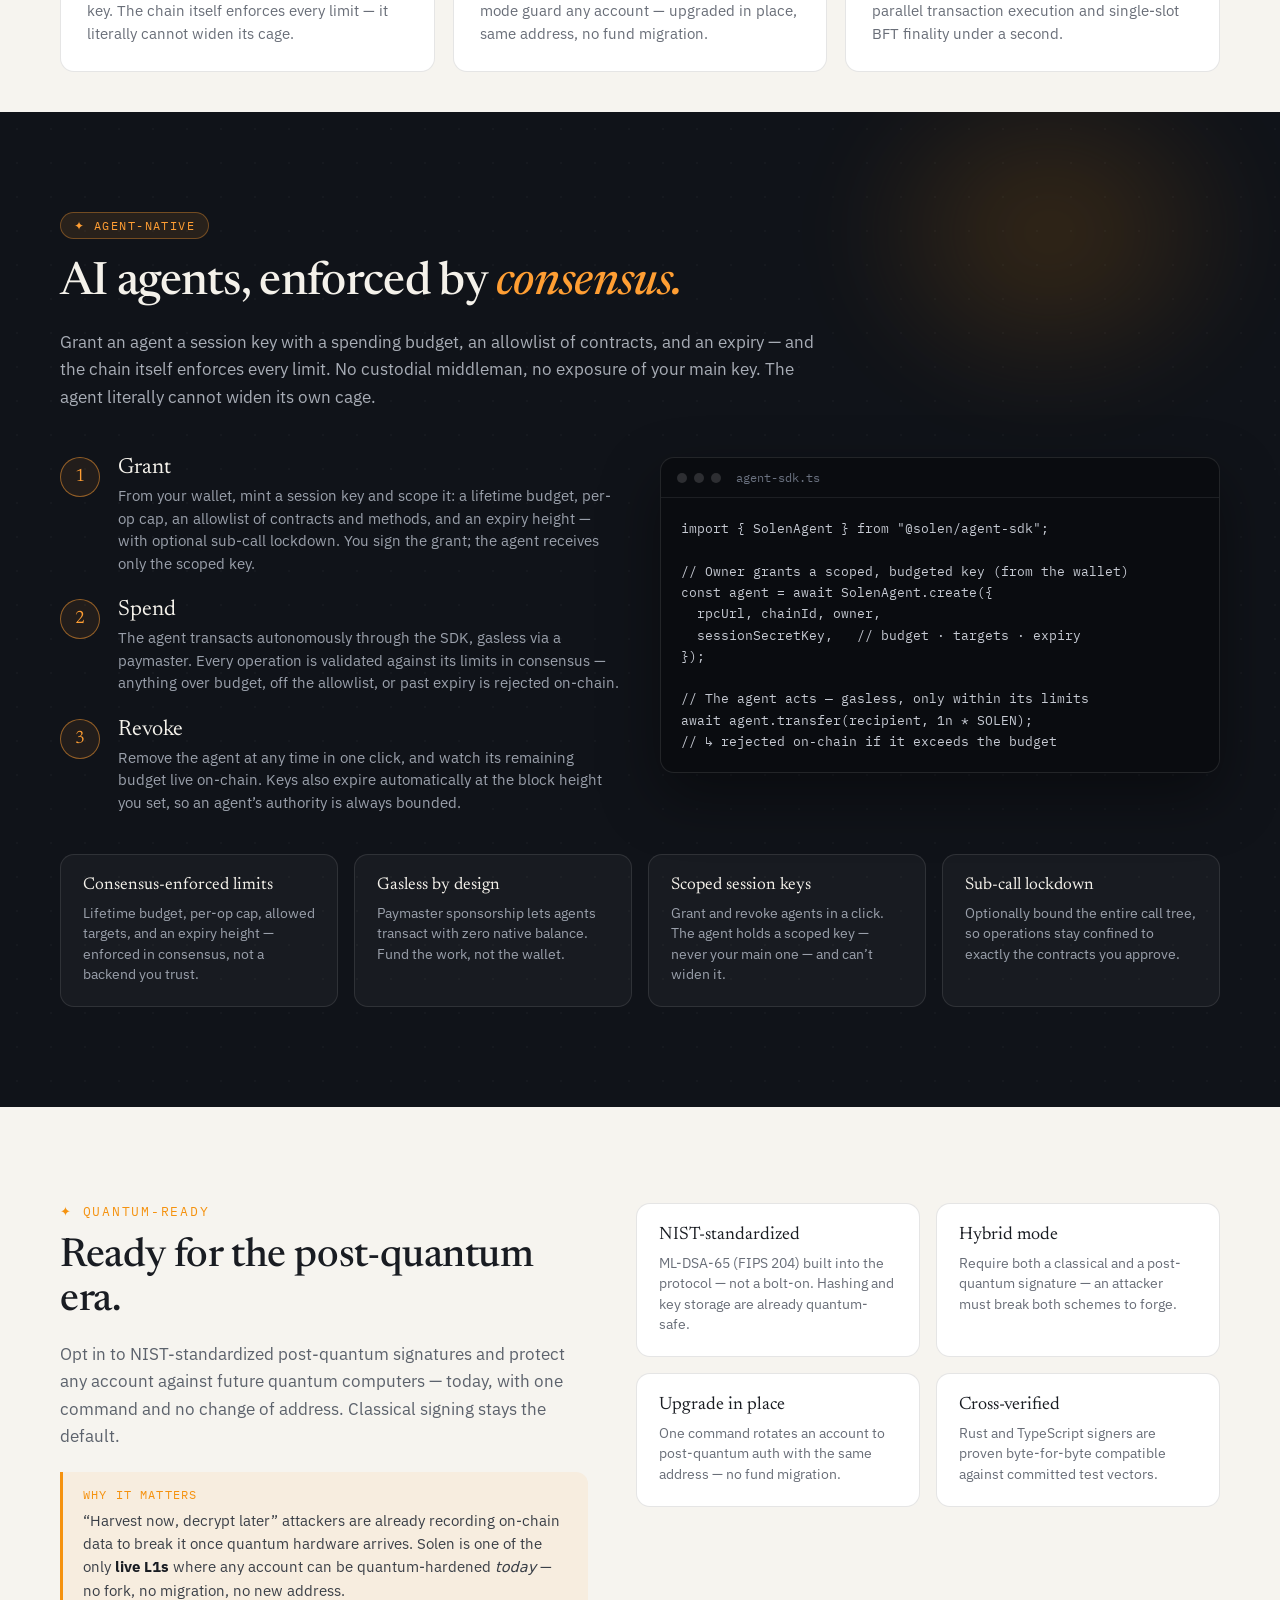
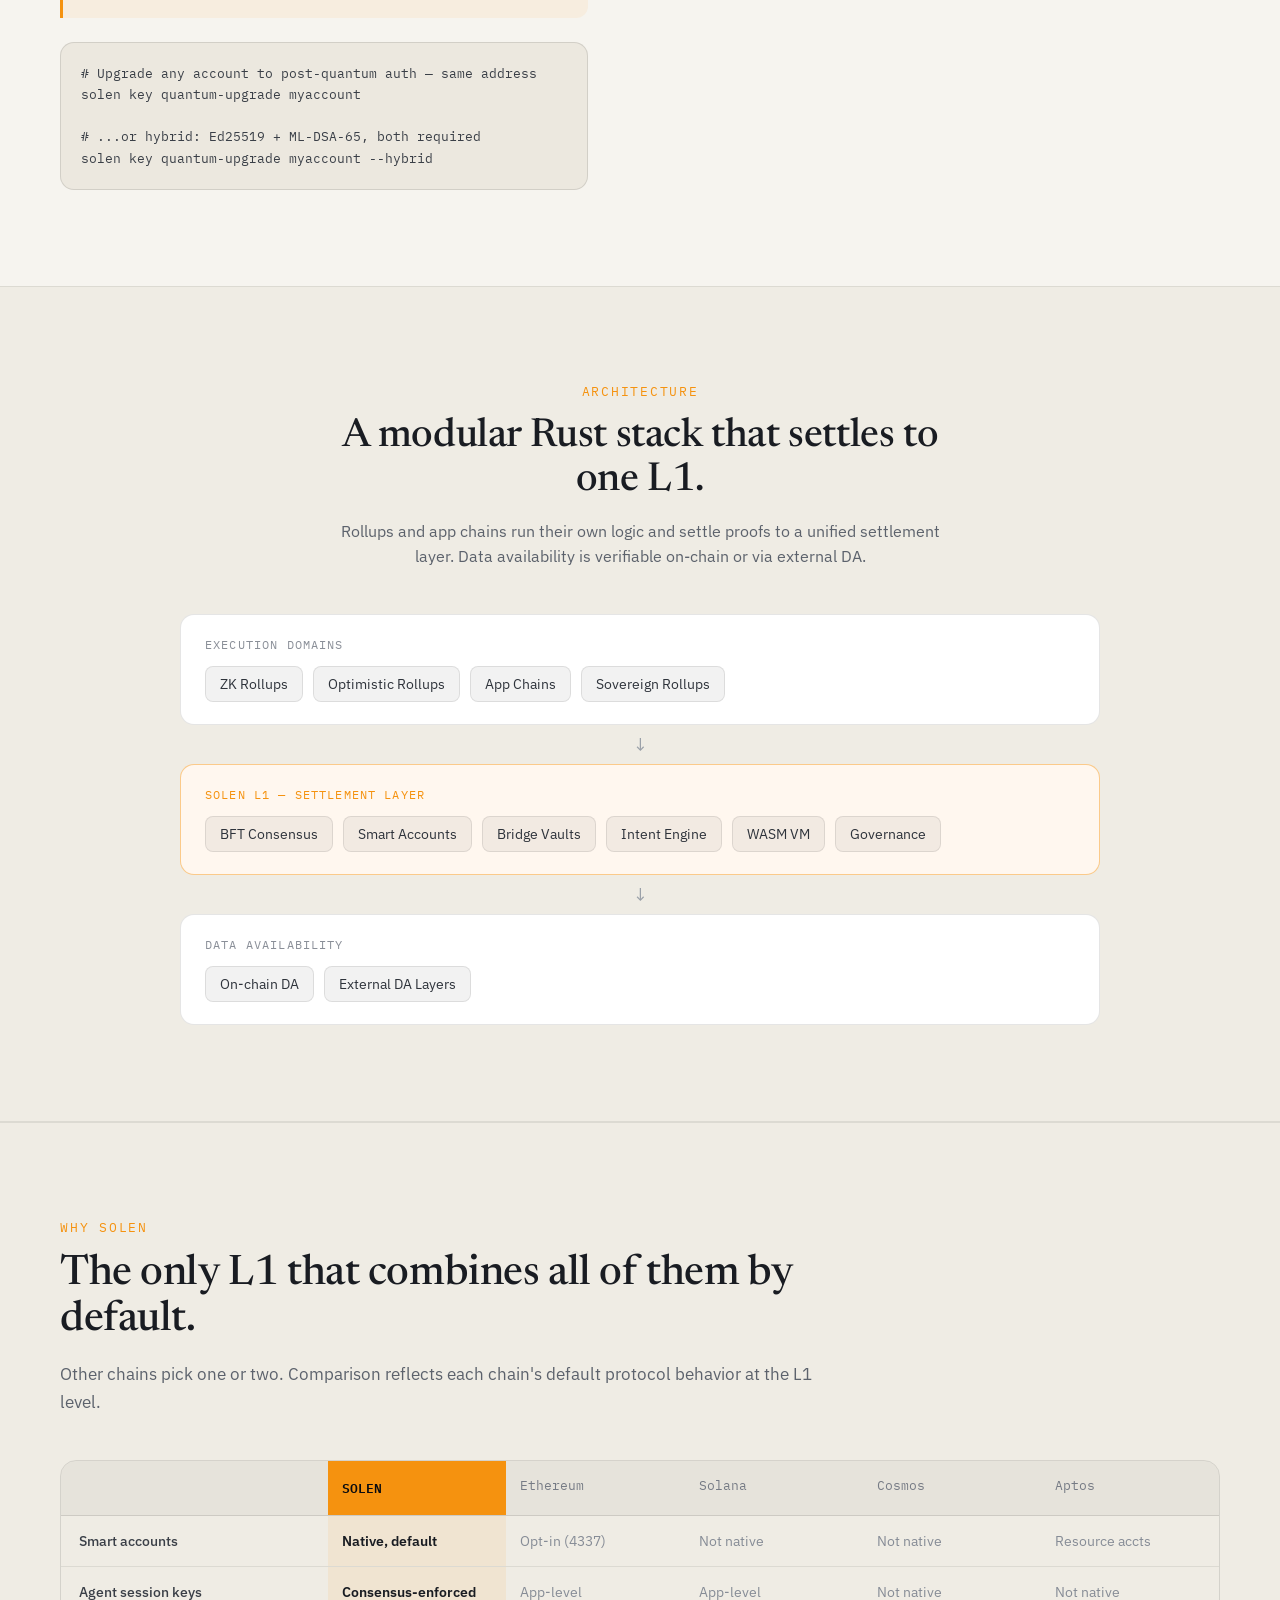
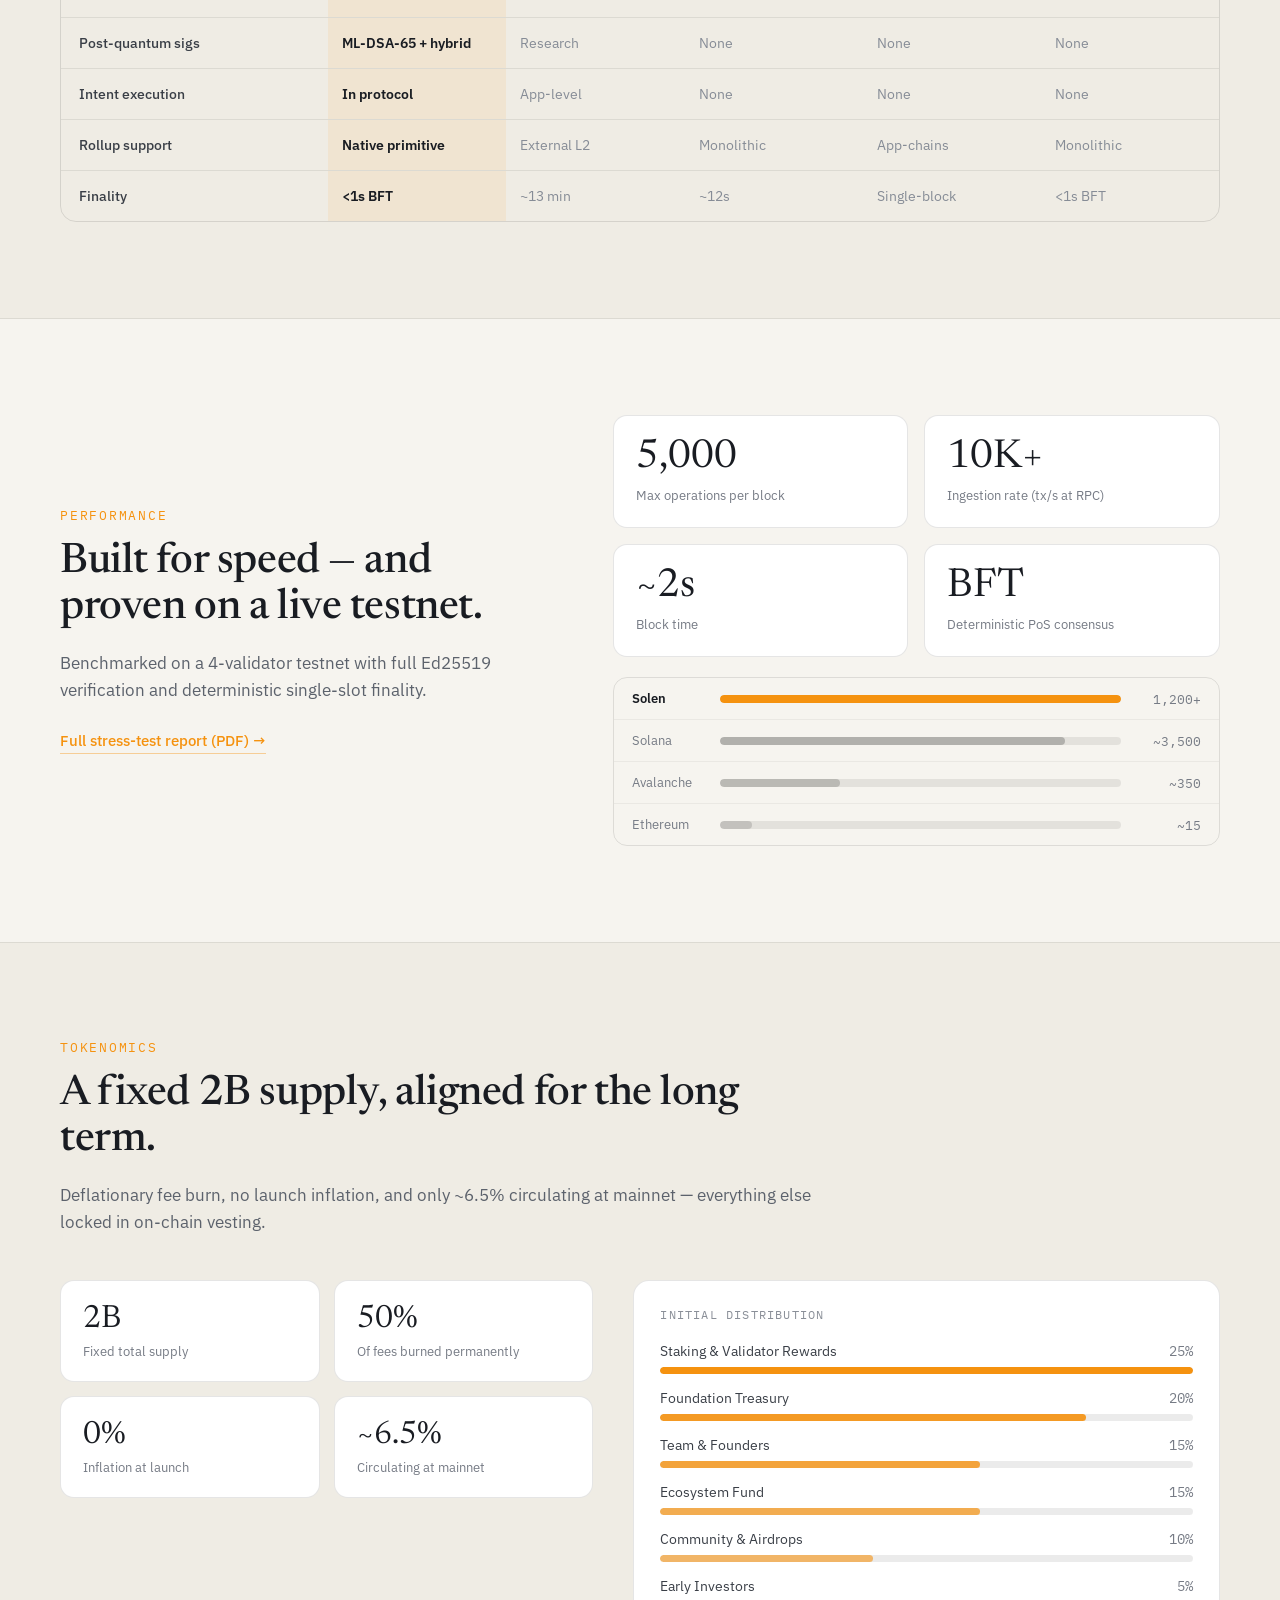
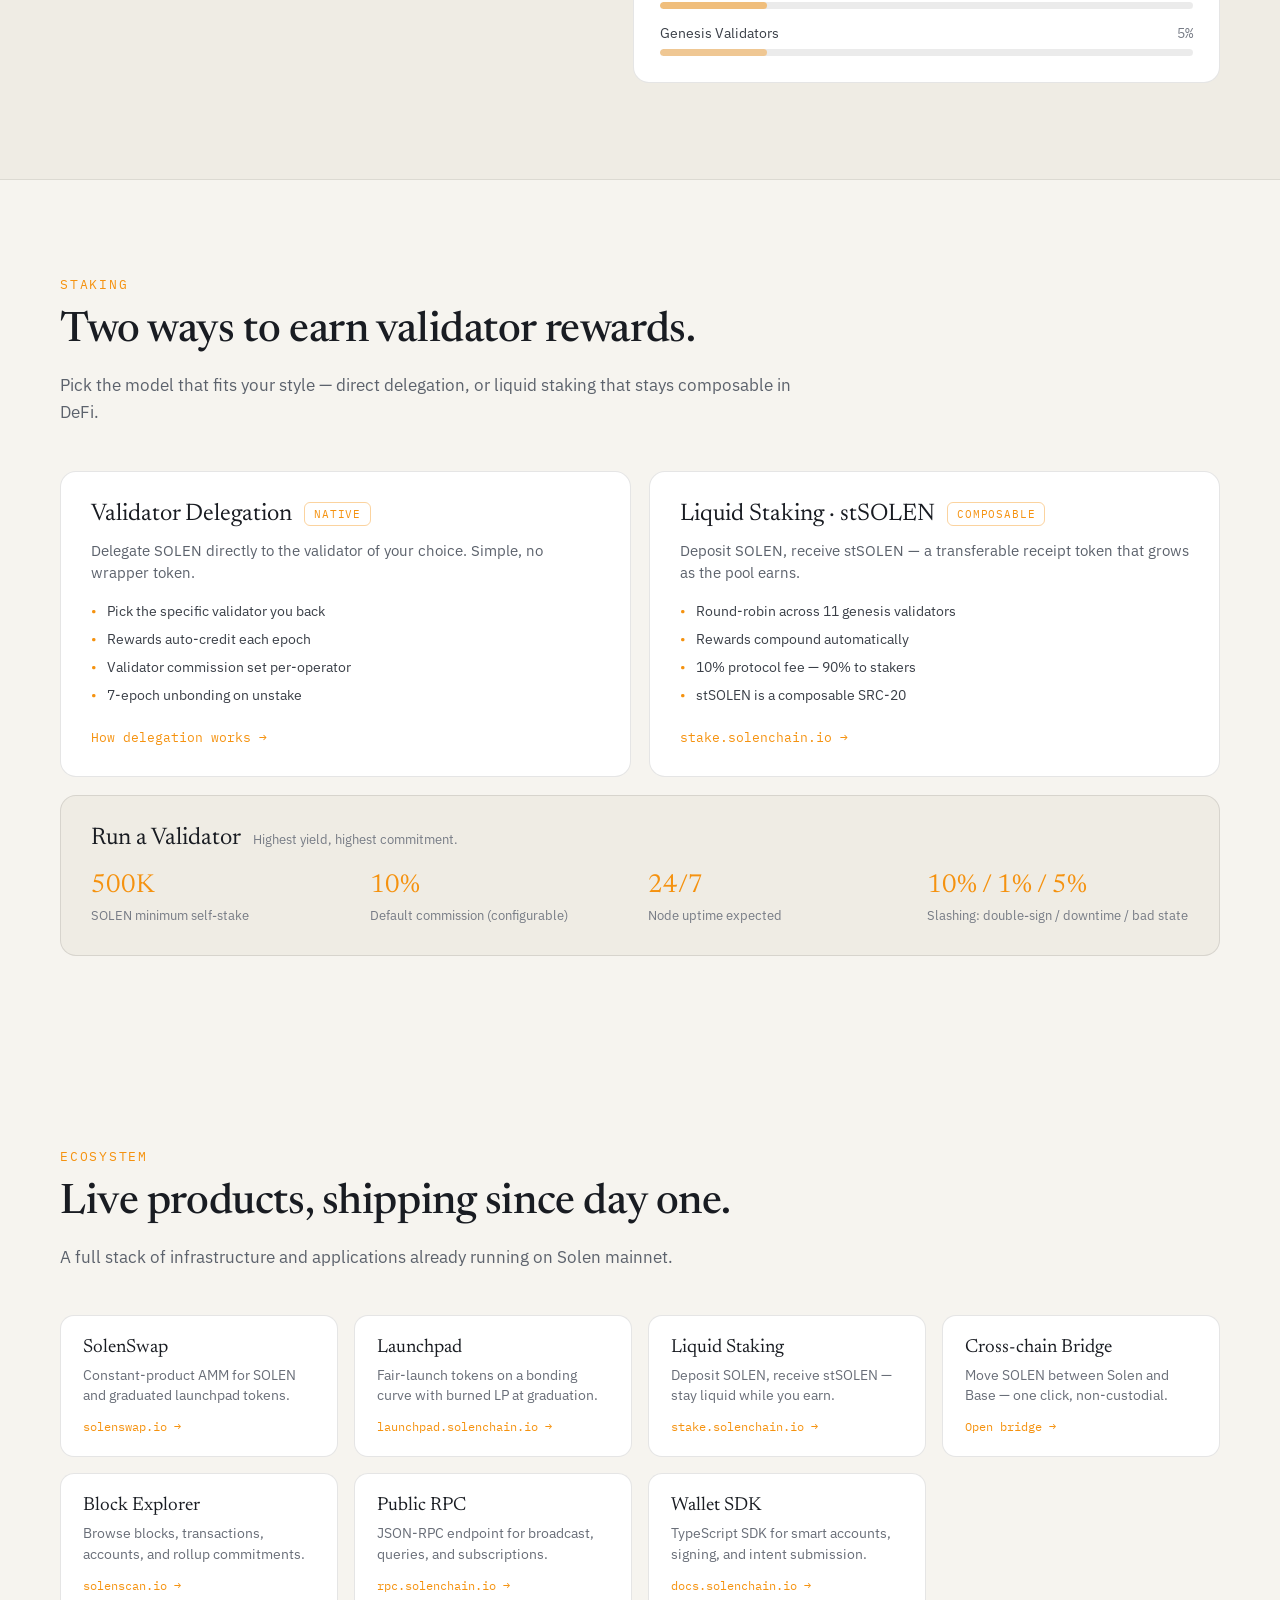
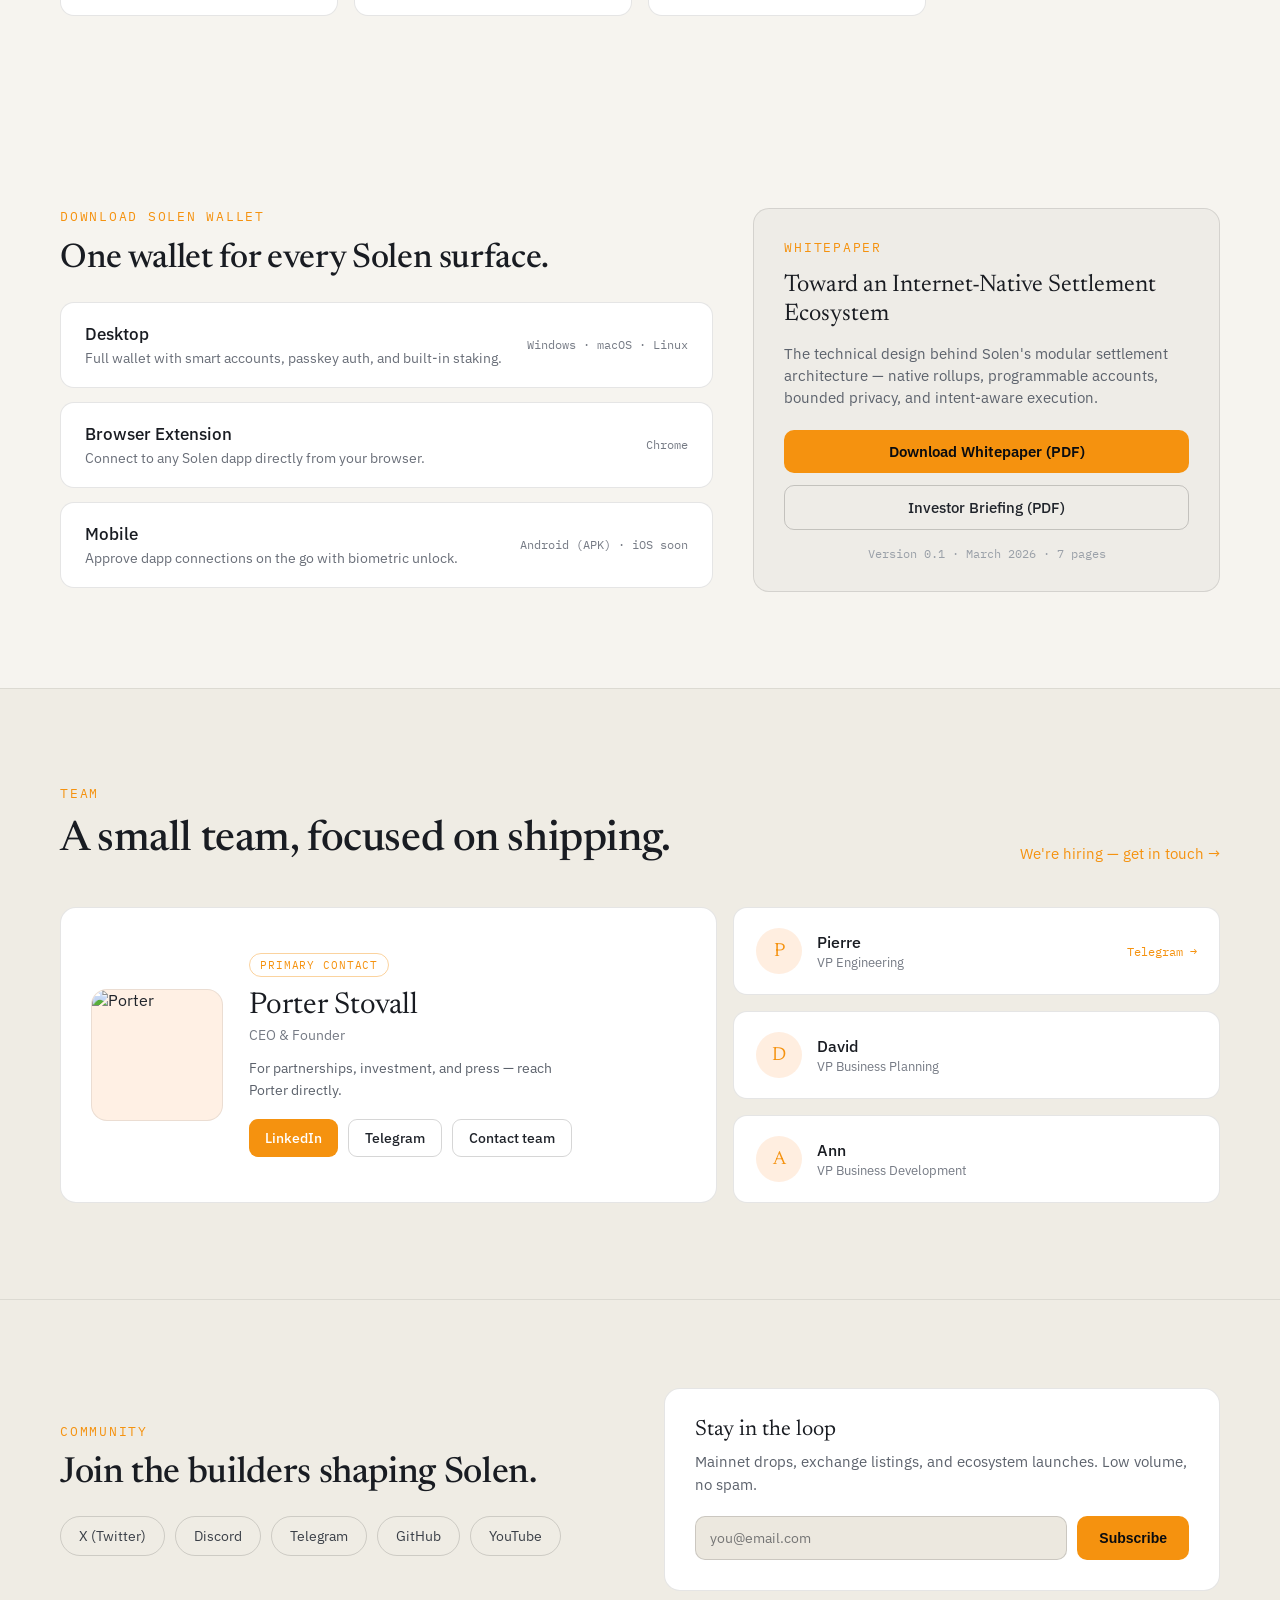
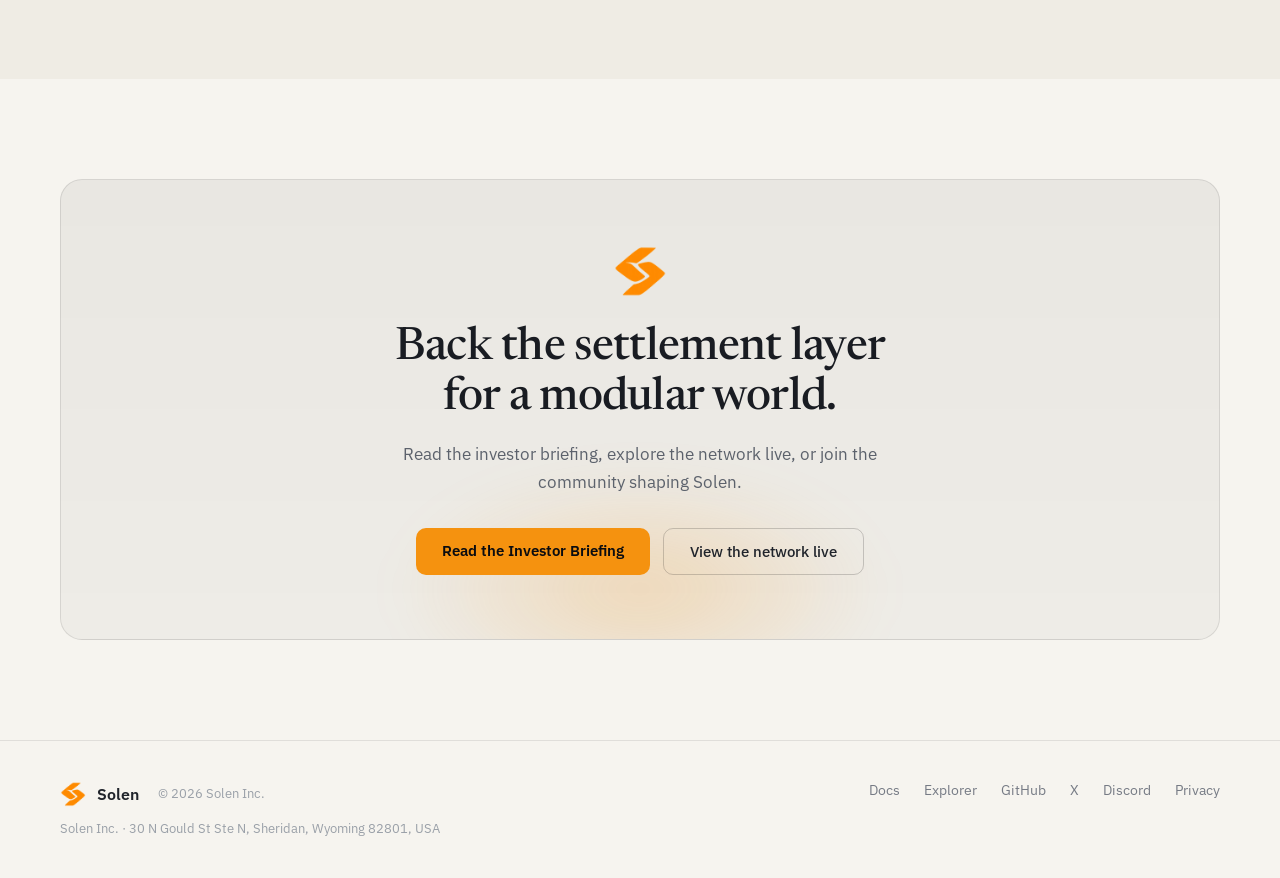
==== commit 30f33b93: "Elevate quantum-readiness for investors Add post-quantum to the hero subhead, a floating QUANTUM-SAF" ====
--- a/index.html
+++ b/index.html
@@ -109,7 +109,7 @@
           The settlement layer<br>for the <span style="font-style: italic; color: var(--accent, #F5920F);">modular</span> future.
         </h1>
         <p style="max-width: 500px; font-size: 18px; line-height: 1.62; color: #5C626C; margin: 22px 0 0;">
-          A high-performance Layer 1 purpose-built for rollup settlement, smart accounts, and intent-driven execution — with sub-second finality and fees in fractions of a cent.
+          A high-performance Layer 1 purpose-built for rollup settlement, smart accounts, and intent-driven execution — with sub-second finality, fees in fractions of a cent, and opt-in post-quantum security built into the protocol.
         </p>
         <div style="display: flex; gap: 13px; margin-top: 32px; flex-wrap: wrap;">
           <a href="Solen_Investor_Briefing.pdf" style="display: inline-flex; align-items: center; gap: 8px; font-size: 15px; font-weight: 600; padding: 13px 24px; border-radius: 10px; background: var(--accent, #F5920F); color: #0A0C10;">Read the Investor Briefing →</a>
@@ -143,6 +143,7 @@
           <div style="font-family: 'IBM Plex Mono', monospace; font-size: 10.5px; color: #767B85; margin-top: 4px;">FINALITY</div>
         </div>
         <div style="position: absolute; top: 46%; right: -4%; background: #14171C; color: #E7E3DA; border-radius: 999px; padding: 8px 14px; font-family: 'IBM Plex Mono', monospace; font-size: 11px; letter-spacing: 0.06em; box-shadow: 0 8px 24px rgba(0,0,0,0.14); animation: solenFloat 5.5s ease-in-out infinite; animation-delay: .4s;">BFT&nbsp;PoS</div>
+        <div style="position: absolute; bottom: 20%; left: -9%; display: inline-flex; align-items: center; gap: 7px; background: #14171C; color: #E7E3DA; border-radius: 999px; padding: 8px 15px; font-family: 'IBM Plex Mono', monospace; font-size: 11px; letter-spacing: 0.06em; box-shadow: 0 8px 24px rgba(0,0,0,0.14); animation: solenFloat 6.2s ease-in-out infinite; animation-delay: .9s;"><span style="width: 7px; height: 7px; border-radius: 50%; background: #22D3EE; box-shadow: 0 0 10px #22D3EE;"></span>QUANTUM-SAFE</div>
       </div>
     </div>
   </header>
@@ -307,7 +308,11 @@
       <div>
         <div style="font-size: 12.5px; letter-spacing: 0.14em; color: var(--accent, #F5920F); font-family: 'IBM Plex Mono', monospace; margin-bottom: 16px;">&#10022; QUANTUM-READY</div>
         <h2 class="dc-h2" style="font-family: var(--head, 'Newsreader'), serif; font-weight: 500; font-size: 40px; line-height: 1.1; letter-spacing: -0.01em; margin: 0; color: #191C22;">Ready for the post-quantum era.</h2>
-        <p style="font-size: 17px; line-height: 1.6; color: #5C626C; margin: 18px 0 24px;">Opt in to NIST-standardized post-quantum signatures and protect any account against future quantum computers — today, with one command and no change of address. Classical signing stays the default.</p>
+        <p style="font-size: 17px; line-height: 1.6; color: #5C626C; margin: 18px 0 22px;">Opt in to NIST-standardized post-quantum signatures and protect any account against future quantum computers — today, with one command and no change of address. Classical signing stays the default.</p>
+        <div style="border-left: 3px solid var(--accent, #F5920F); background: color-mix(in oklab, var(--accent, #F5920F) 7%, transparent); border-radius: 0 12px 12px 0; padding: 15px 20px; margin-bottom: 24px;">
+          <div style="font-family: 'IBM Plex Mono', monospace; font-size: 11.5px; letter-spacing: 0.1em; color: var(--accent, #F5920F); margin-bottom: 7px;">WHY IT MATTERS</div>
+          <div style="font-size: 14.5px; line-height: 1.6; color: #3A3F47;">&ldquo;Harvest now, decrypt later&rdquo; attackers are already recording on-chain data to break it once quantum hardware arrives. Solen is one of the only <strong style="color: #191C22;">live L1s</strong> where any account can be quantum-hardened <em>today</em> — no fork, no migration, no new address.</div>
+        </div>
         <div style="border: 1px solid rgba(0,0,0,0.11); border-radius: 14px; background: #ECE8DF; overflow: hidden;">
           <pre style="margin: 0; padding: 20px; font-family: 'IBM Plex Mono', monospace; font-size: 12.5px; line-height: 1.7; color: #3A3F47; overflow-x: auto; white-space: pre;"># Upgrade any account to post-quantum auth — same address
 solen key quantum-upgrade myaccount
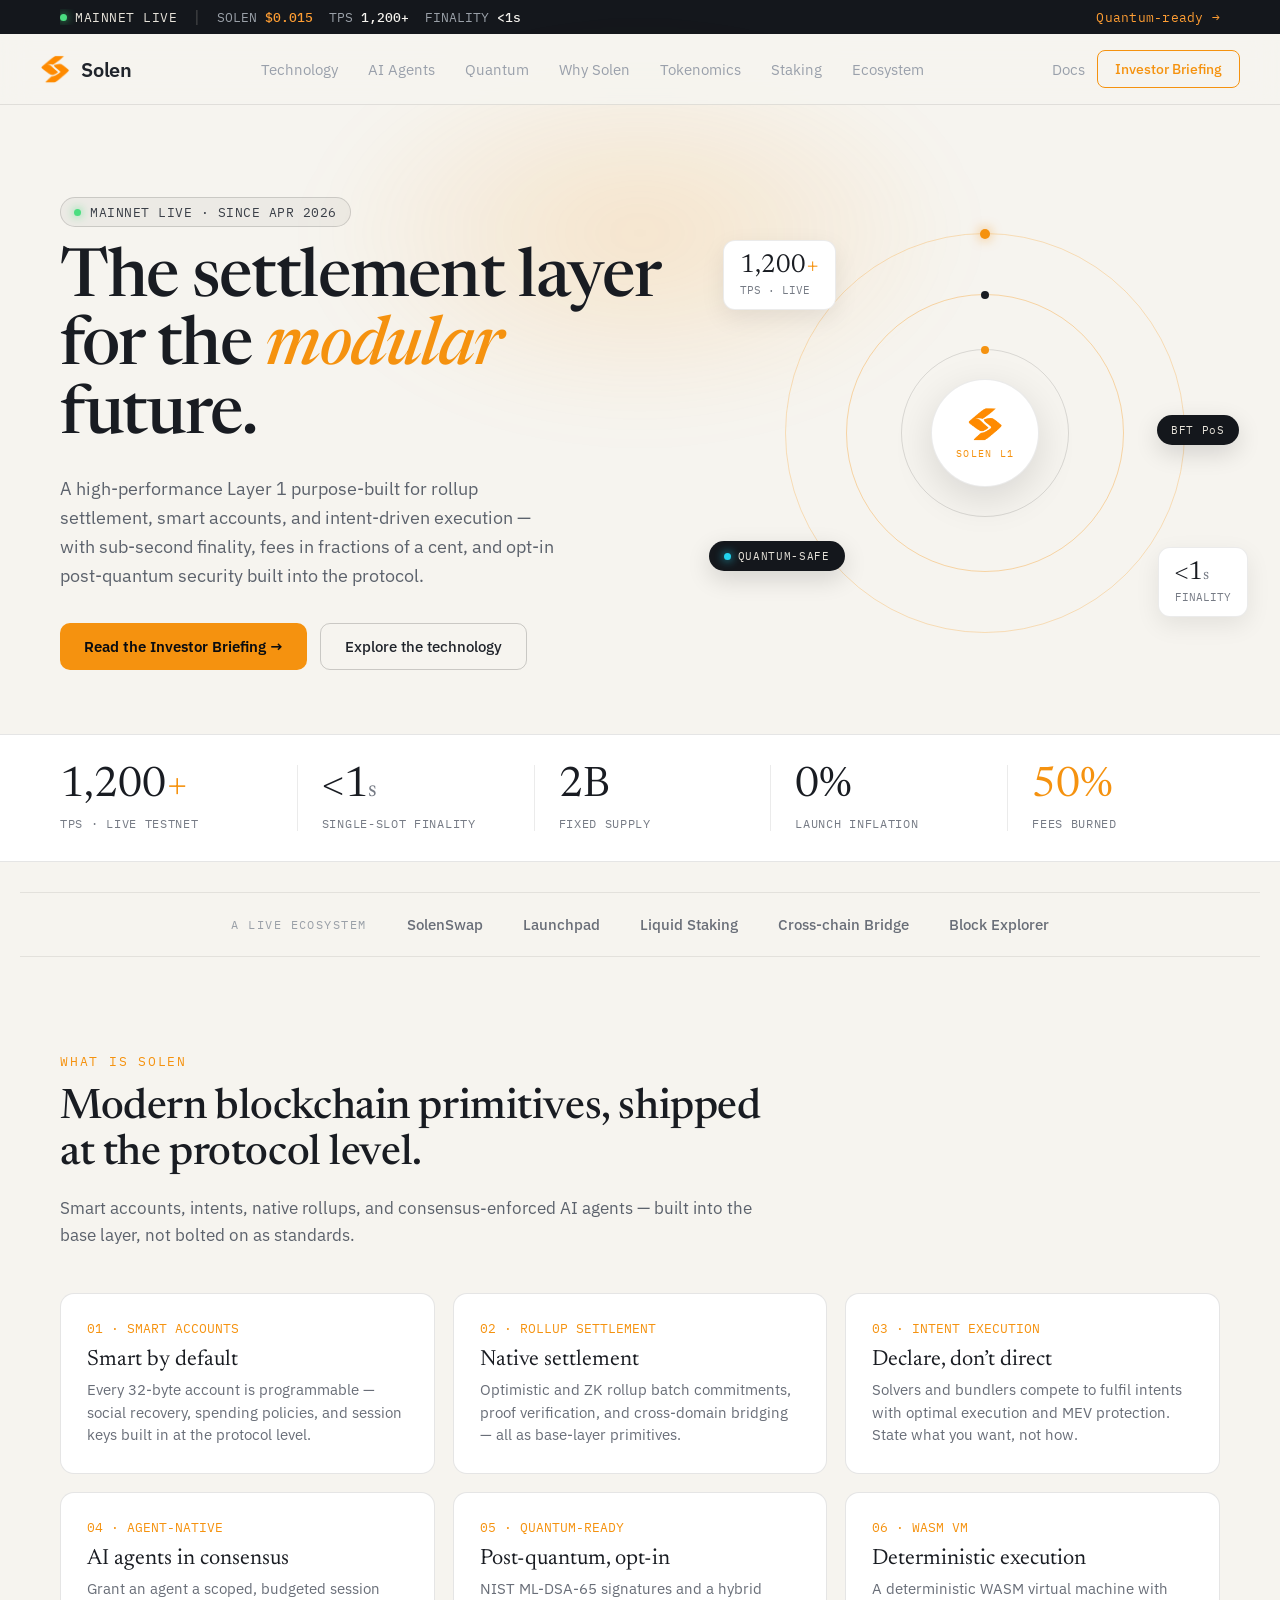
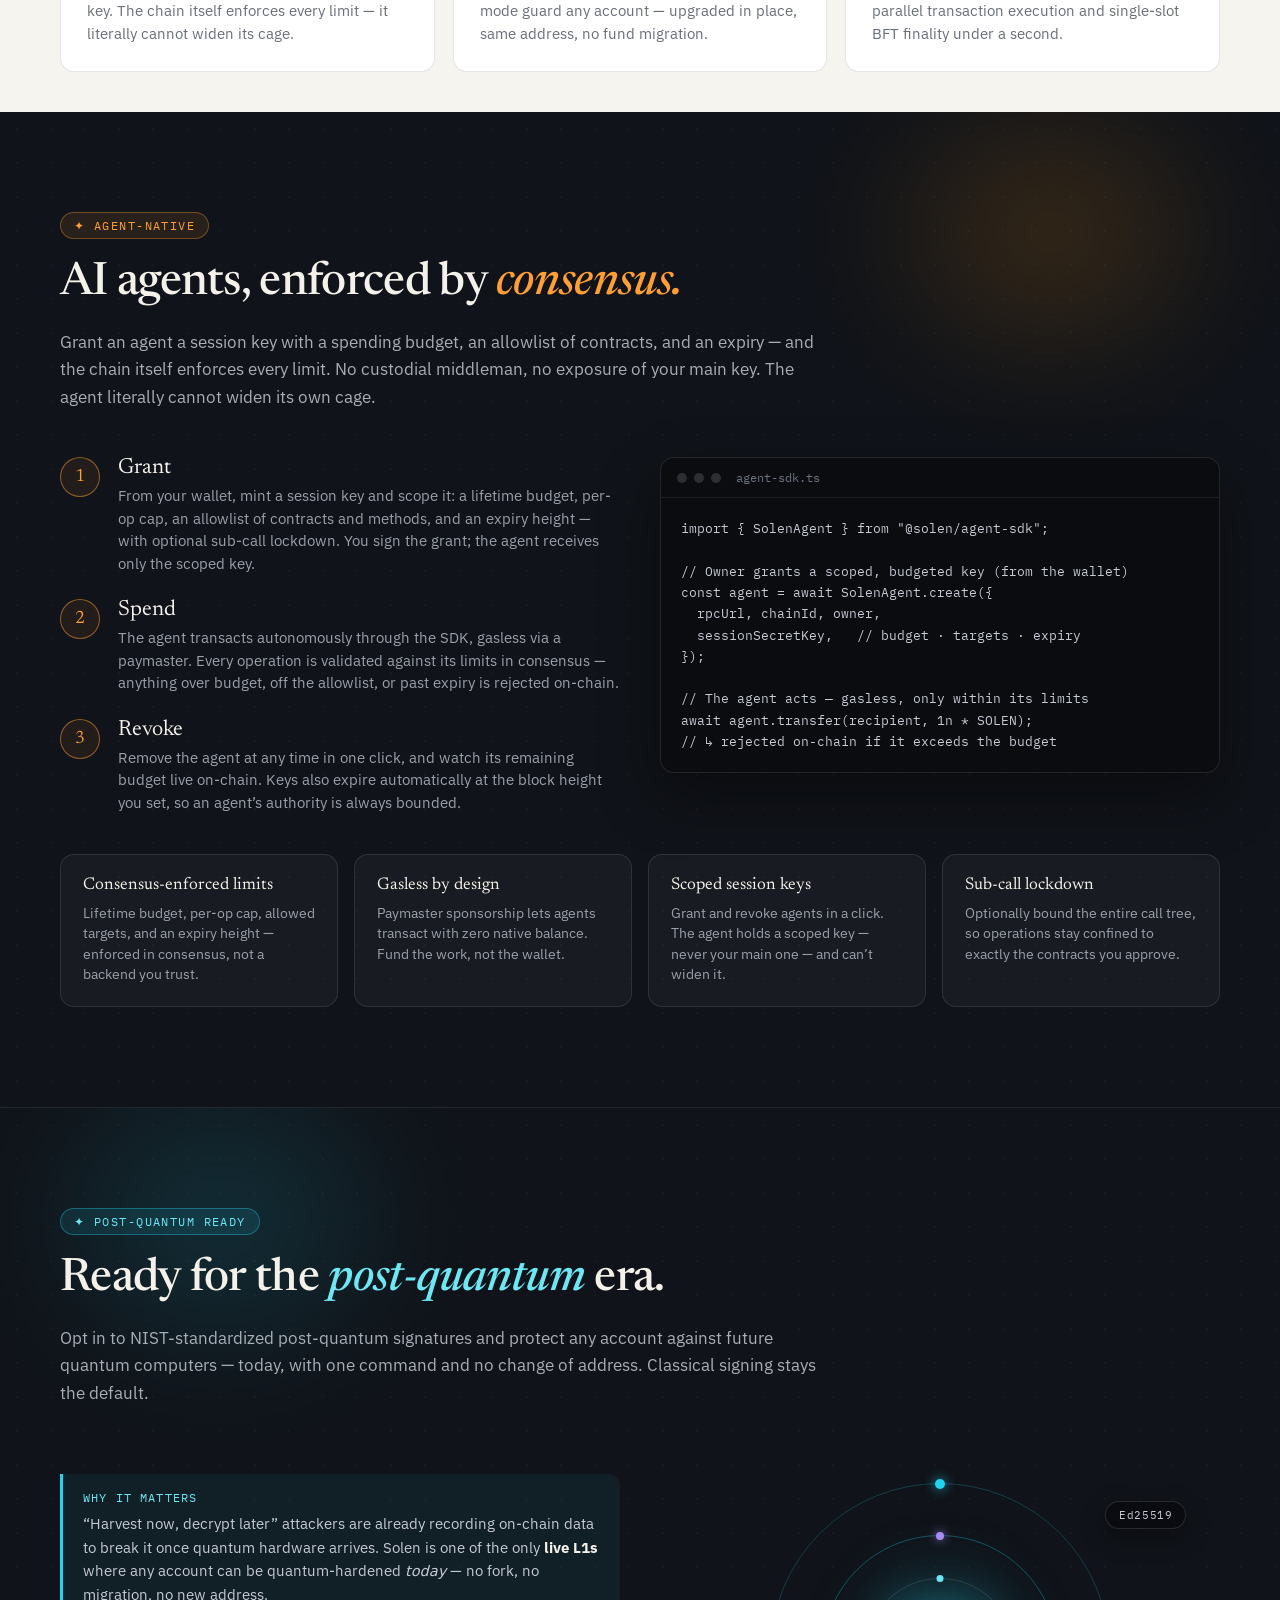
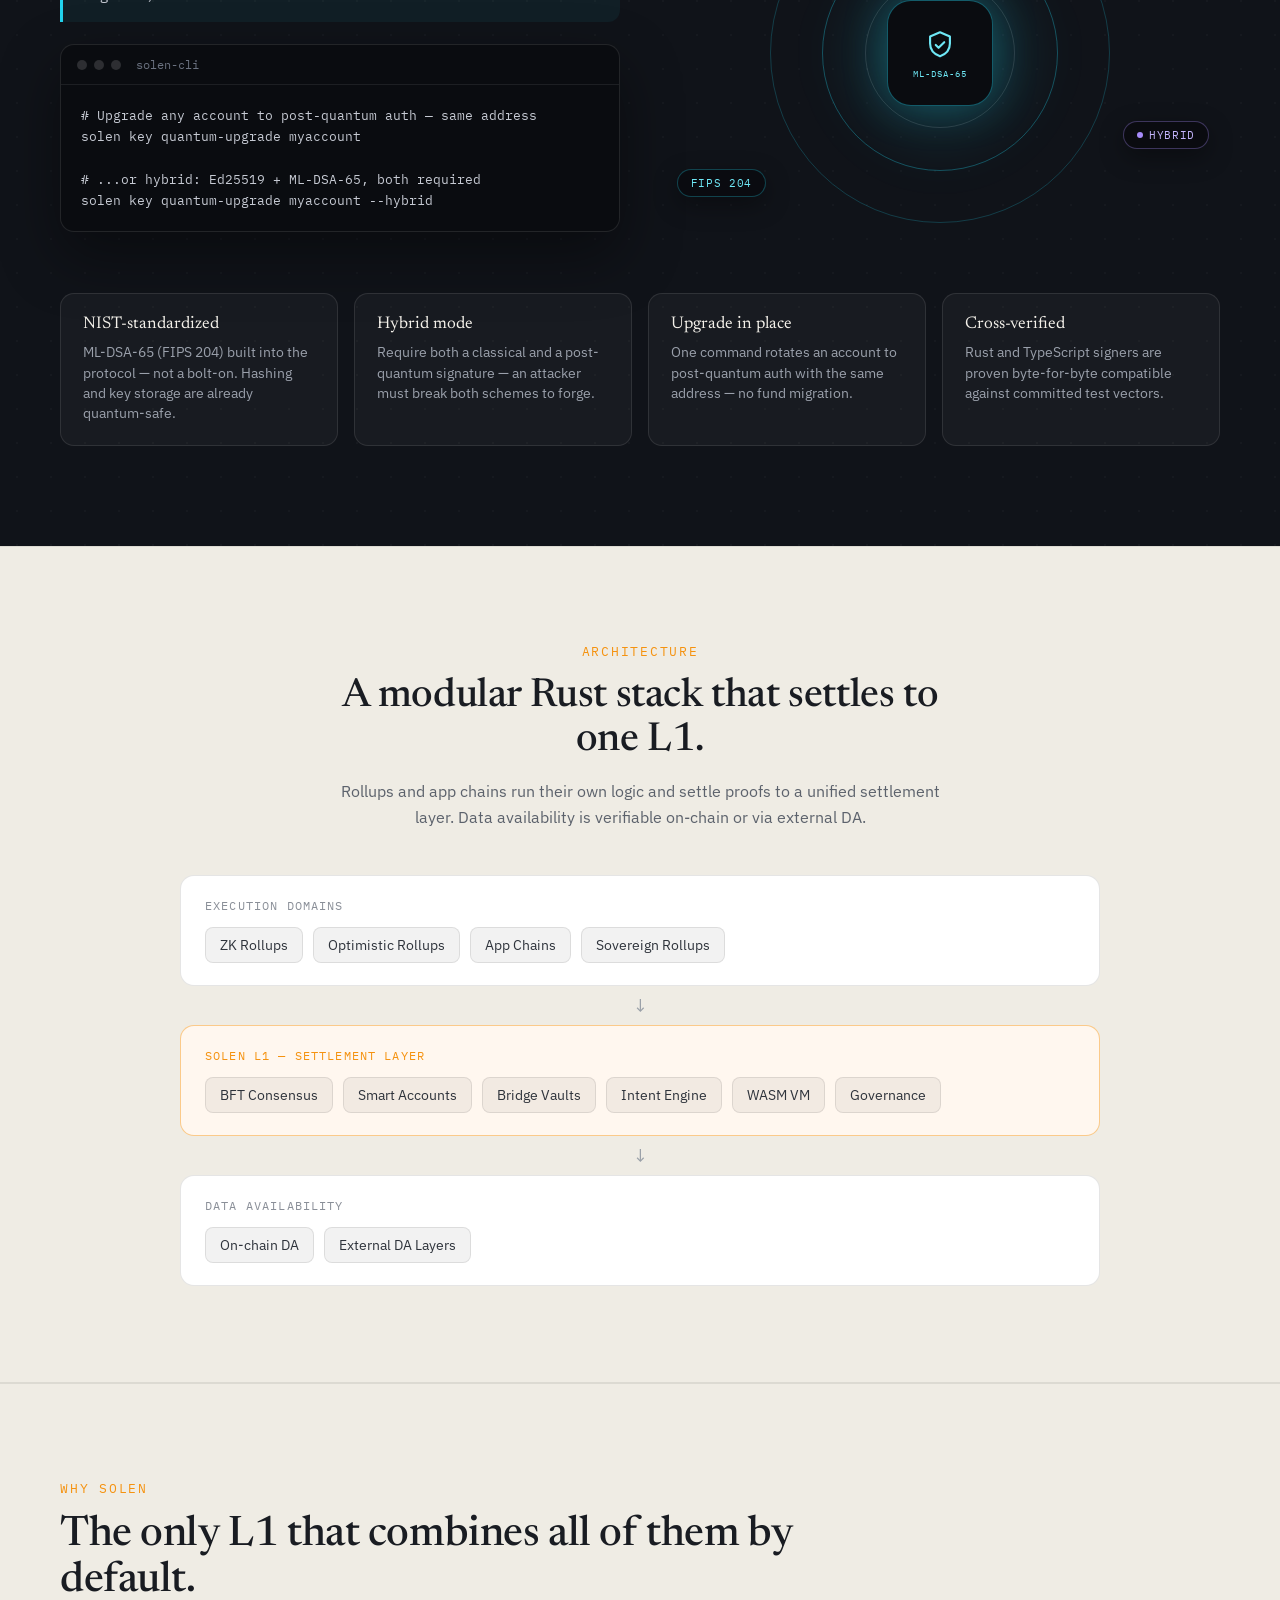
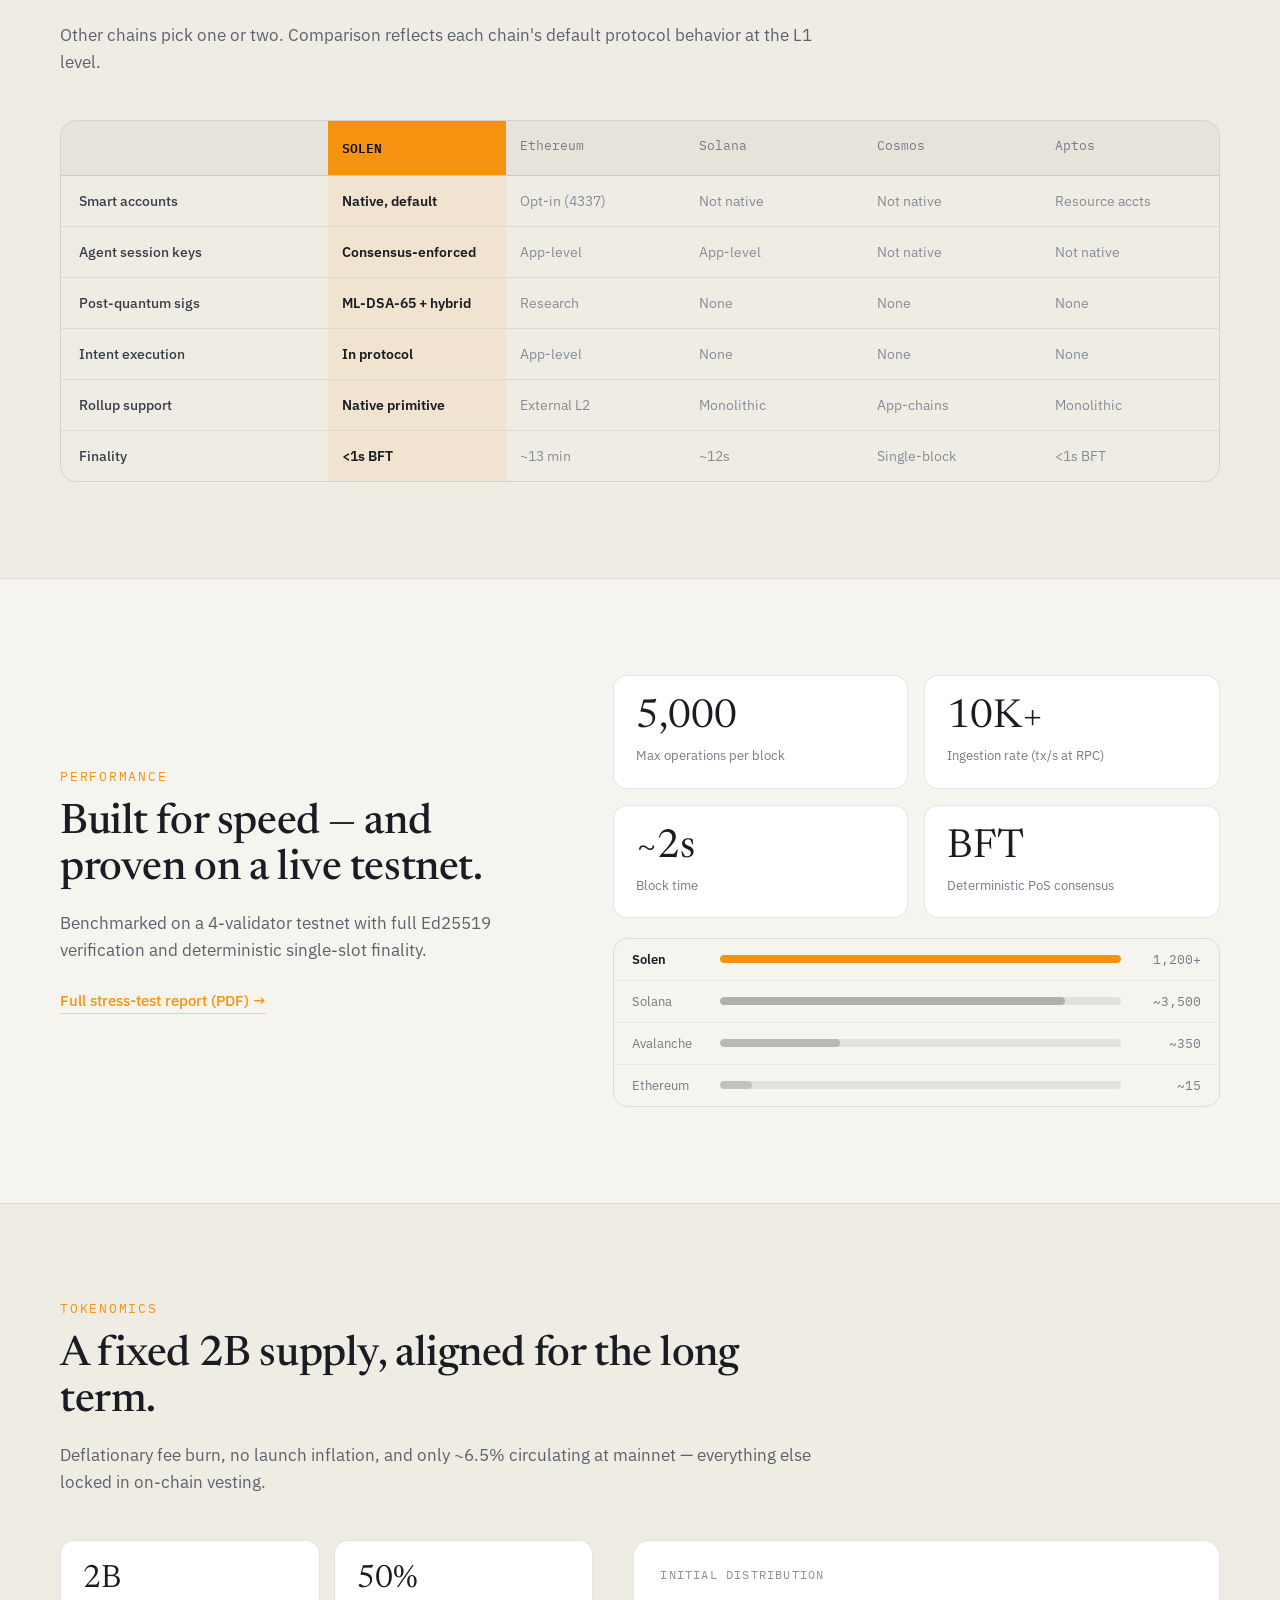
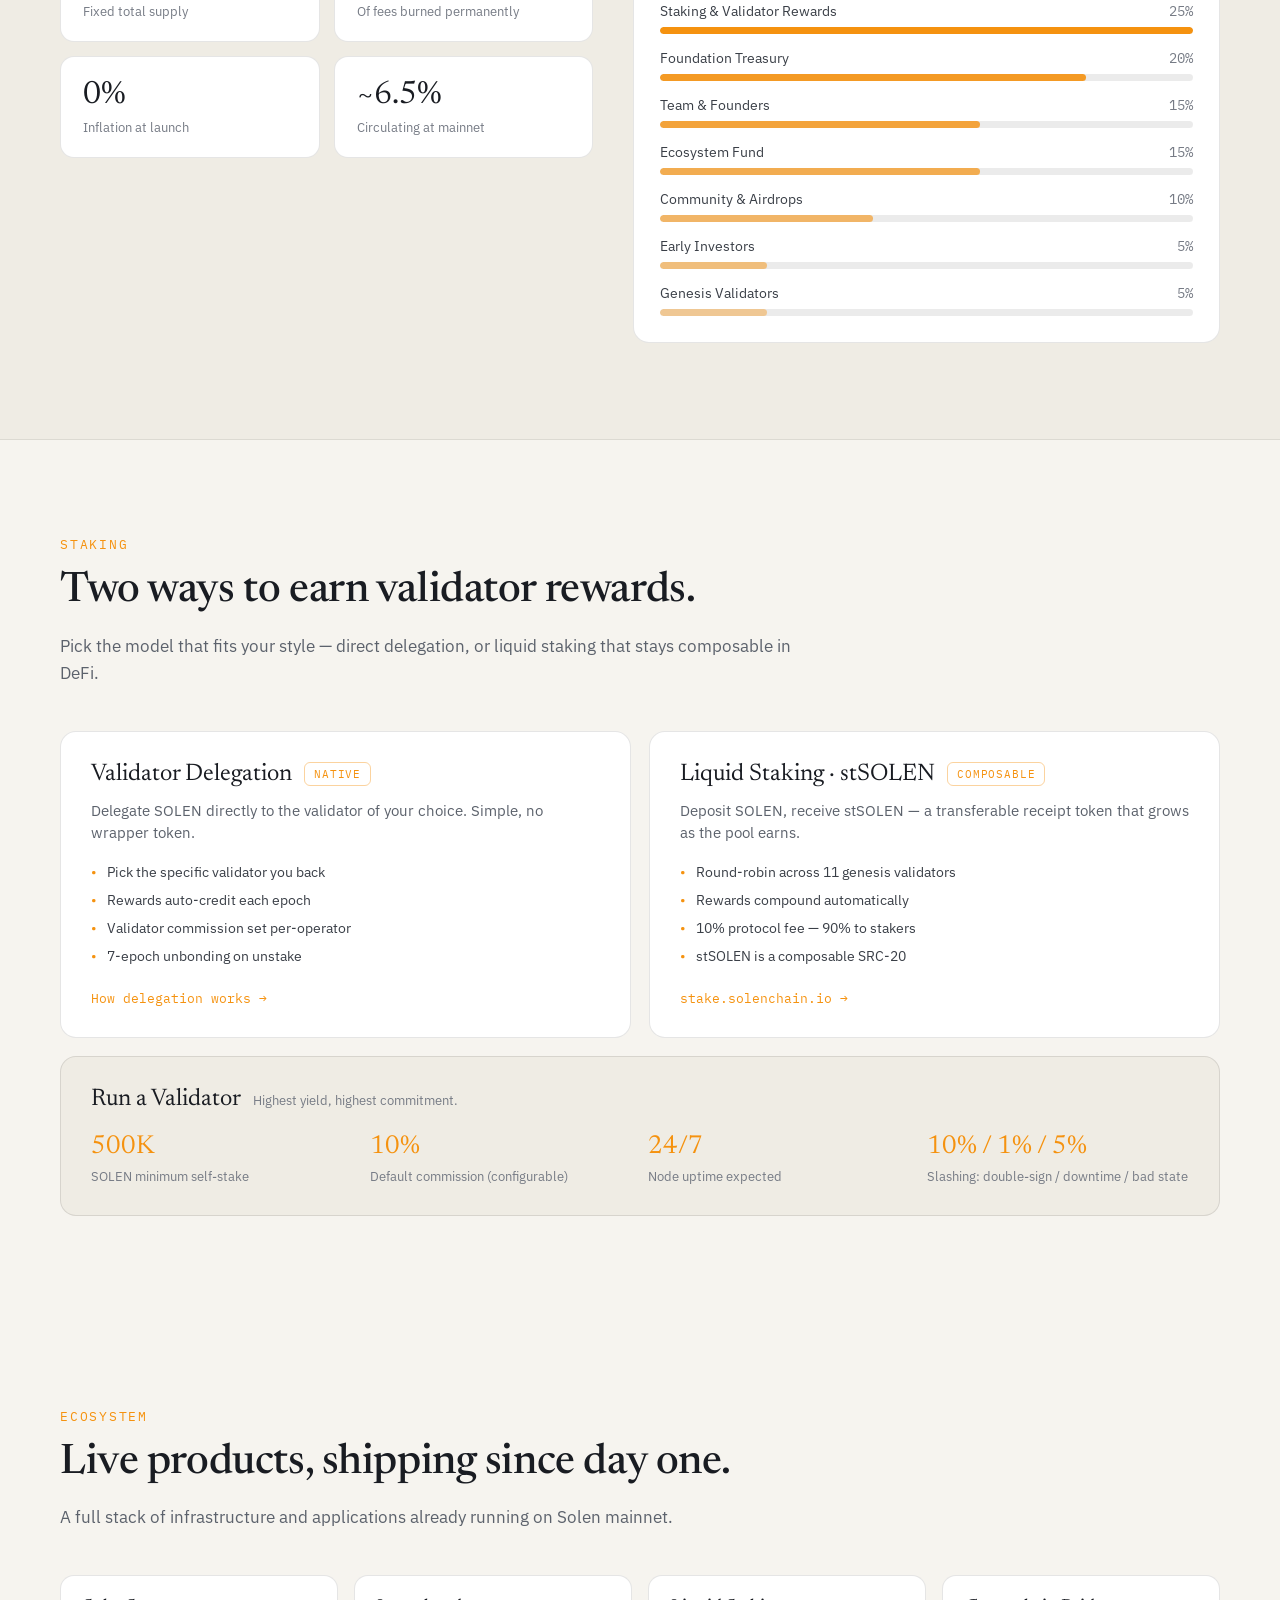
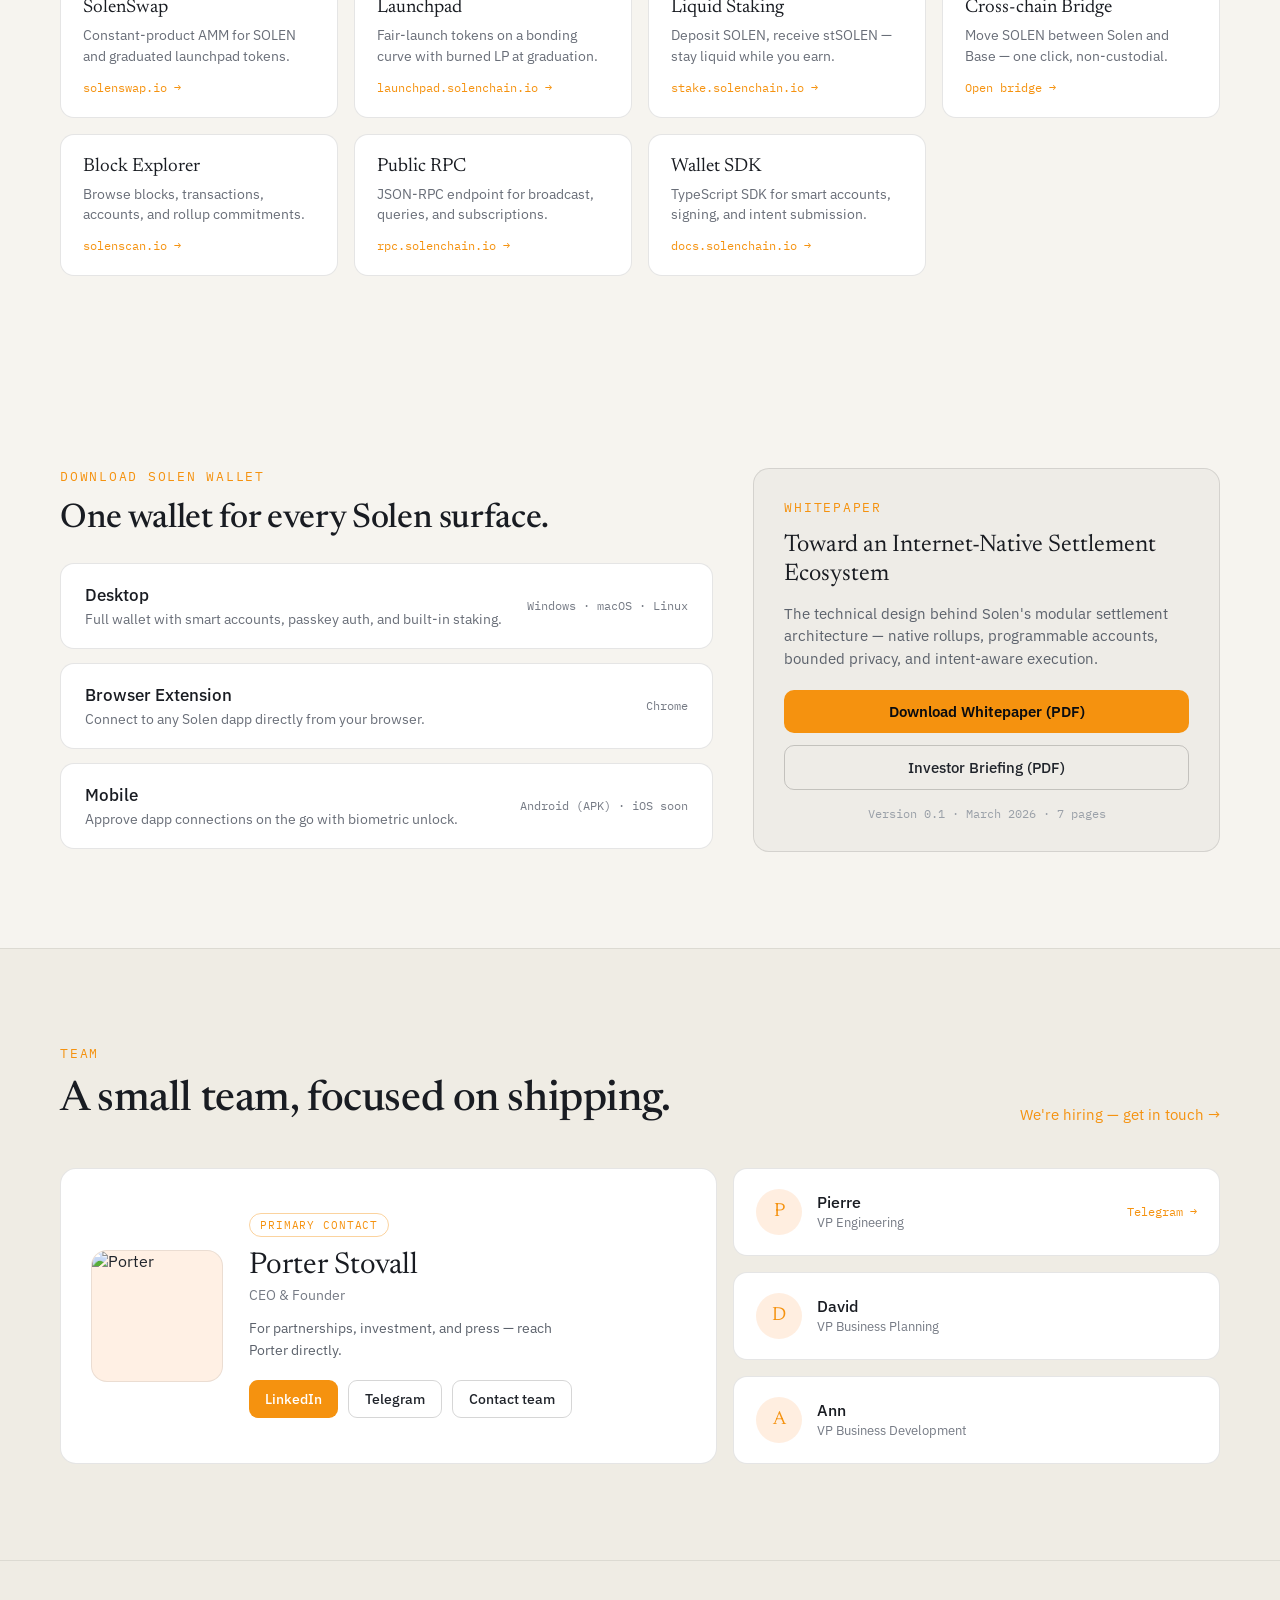
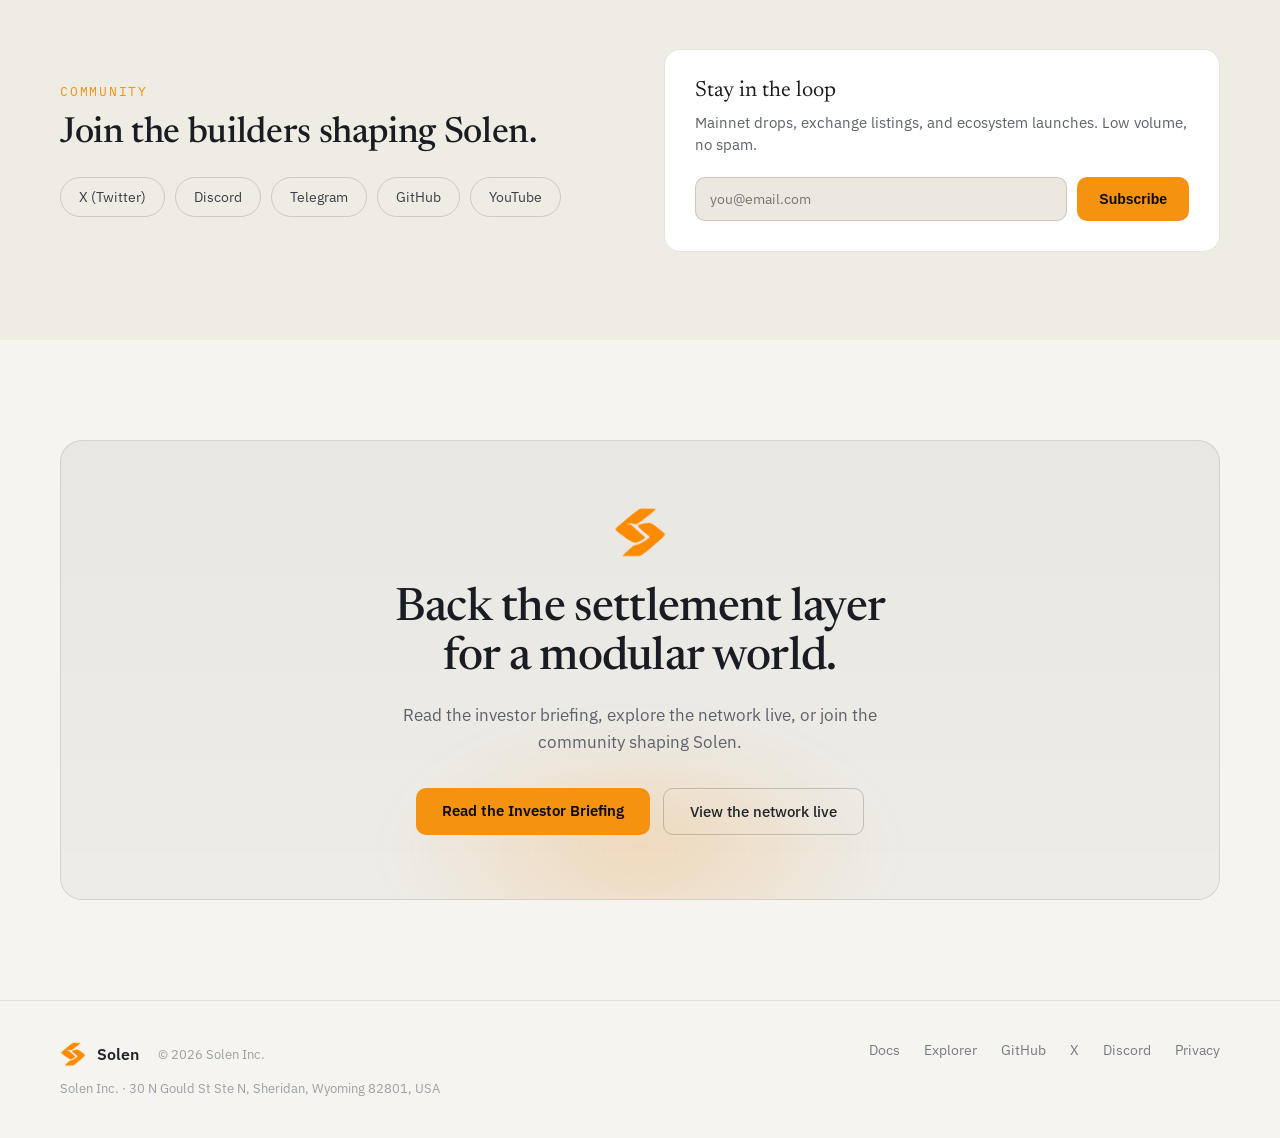
==== commit c1fc4dd8: "Give quantum section a dark treatment with animated shield visual Restyle the quantum section to a d" ====
--- a/index.html
+++ b/index.html
@@ -303,40 +303,74 @@
   </section>
 
   <!-- ===== QUANTUM ===== -->
-  <section id="quantum" class="dc-px" style="max-width: 1240px; margin: 0 auto; padding: 96px 40px;">
-    <div class="dc-2col" style="display: grid; grid-template-columns: 0.95fr 1.05fr; gap: 48px; align-items: start;">
-      <div>
-        <div style="font-size: 12.5px; letter-spacing: 0.14em; color: var(--accent, #F5920F); font-family: 'IBM Plex Mono', monospace; margin-bottom: 16px;">&#10022; QUANTUM-READY</div>
-        <h2 class="dc-h2" style="font-family: var(--head, 'Newsreader'), serif; font-weight: 500; font-size: 40px; line-height: 1.1; letter-spacing: -0.01em; margin: 0; color: #191C22;">Ready for the post-quantum era.</h2>
-        <p style="font-size: 17px; line-height: 1.6; color: #5C626C; margin: 18px 0 22px;">Opt in to NIST-standardized post-quantum signatures and protect any account against future quantum computers — today, with one command and no change of address. Classical signing stays the default.</p>
-        <div style="border-left: 3px solid var(--accent, #F5920F); background: color-mix(in oklab, var(--accent, #F5920F) 7%, transparent); border-radius: 0 12px 12px 0; padding: 15px 20px; margin-bottom: 24px;">
-          <div style="font-family: 'IBM Plex Mono', monospace; font-size: 11.5px; letter-spacing: 0.1em; color: var(--accent, #F5920F); margin-bottom: 7px;">WHY IT MATTERS</div>
-          <div style="font-size: 14.5px; line-height: 1.6; color: #3A3F47;">&ldquo;Harvest now, decrypt later&rdquo; attackers are already recording on-chain data to break it once quantum hardware arrives. Solen is one of the only <strong style="color: #191C22;">live L1s</strong> where any account can be quantum-hardened <em>today</em> — no fork, no migration, no new address.</div>
-        </div>
-        <div style="border: 1px solid rgba(0,0,0,0.11); border-radius: 14px; background: #ECE8DF; overflow: hidden;">
-          <pre style="margin: 0; padding: 20px; font-family: 'IBM Plex Mono', monospace; font-size: 12.5px; line-height: 1.7; color: #3A3F47; overflow-x: auto; white-space: pre;"># Upgrade any account to post-quantum auth — same address
+  <section id="quantum" style="position: relative; background: #101319; overflow: hidden; border-top: 1px solid rgba(255,255,255,0.08);">
+    <div style="position: absolute; top: -160px; left: -100px; width: 640px; height: 540px; background: radial-gradient(50% 50% at 50% 50%, rgba(34,211,238,0.28), transparent 70%); filter: blur(44px); opacity: 0.55; pointer-events: none;"></div>
+    <div style="position: absolute; inset: 0; background-image: radial-gradient(rgba(255,255,255,0.05) 1px, transparent 1px); background-size: 34px 34px; opacity: 0.5; pointer-events: none;"></div>
+    <div class="dc-px" style="position: relative; max-width: 1240px; margin: 0 auto; padding: 100px 40px;">
+      <div style="max-width: 780px; margin-bottom: 46px;">
+        <div style="display: inline-flex; align-items: center; gap: 9px; padding: 5px 13px; border-radius: 999px; border: 1px solid rgba(34,211,238,0.35); background: rgba(34,211,238,0.10); font-size: 12px; letter-spacing: 0.12em; color: #6EE7F5; font-family: 'IBM Plex Mono', monospace; margin-bottom: 20px;">&#10022; POST-QUANTUM READY</div>
+        <h2 class="dc-h2" style="font-family: var(--head, 'Newsreader'), serif; font-weight: 500; font-size: 46px; line-height: 1.08; letter-spacing: -0.015em; margin: 0; color: #F4F1EA;">Ready for the <span style="font-style: italic; color: #6EE7F5;">post-quantum</span> era.</h2>
+        <p style="font-size: 17px; line-height: 1.62; color: #A8ADB6; margin: 20px 0 0;">Opt in to NIST-standardized post-quantum signatures and protect any account against future quantum computers — today, with one command and no change of address. Classical signing stays the default.</p>
+      </div>
+
+      <div class="dc-2col" style="display: grid; grid-template-columns: 1fr 1fr; gap: 40px; align-items: center;">
+        <div style="display: flex; flex-direction: column; gap: 22px;">
+          <div style="border-left: 3px solid #22D3EE; background: rgba(34,211,238,0.06); border-radius: 0 12px 12px 0; padding: 16px 20px;">
+            <div style="font-family: 'IBM Plex Mono', monospace; font-size: 11.5px; letter-spacing: 0.1em; color: #6EE7F5; margin-bottom: 7px;">WHY IT MATTERS</div>
+            <div style="font-size: 14.5px; line-height: 1.6; color: #C6CAD3;">&ldquo;Harvest now, decrypt later&rdquo; attackers are already recording on-chain data to break it once quantum hardware arrives. Solen is one of the only <strong style="color: #F4F1EA;">live L1s</strong> where any account can be quantum-hardened <em>today</em> — no fork, no migration, no new address.</div>
+          </div>
+          <div style="border: 1px solid rgba(255,255,255,0.1); border-radius: 14px; background: #0A0C10; overflow: hidden; box-shadow: 0 24px 60px rgba(0,0,0,0.4);">
+            <div style="display: flex; align-items: center; gap: 7px; padding: 12px 16px; border-bottom: 1px solid rgba(255,255,255,0.08);">
+              <span style="width: 10px; height: 10px; border-radius: 50%; background: rgba(255,255,255,0.14);"></span>
+              <span style="width: 10px; height: 10px; border-radius: 50%; background: rgba(255,255,255,0.14);"></span>
+              <span style="width: 10px; height: 10px; border-radius: 50%; background: rgba(255,255,255,0.14);"></span>
+              <span style="margin-left: 8px; font-family: 'IBM Plex Mono', monospace; font-size: 11.5px; color: #6B7280;">solen-cli</span>
+            </div>
+            <pre style="margin: 0; padding: 20px; font-family: 'IBM Plex Mono', monospace; font-size: 12.5px; line-height: 1.7; color: #C6CAD3; overflow-x: auto; white-space: pre;"># Upgrade any account to post-quantum auth — same address
 solen key quantum-upgrade myaccount
 
 # ...or hybrid: Ed25519 + ML-DSA-65, both required
 solen key quantum-upgrade myaccount --hybrid</pre>
-        </div>
-      </div>
-      <div class="dcg2" style="display: grid; grid-template-columns: 1fr 1fr; gap: 16px;">
-        <div style="border: 1px solid rgba(0,0,0,0.10); border-radius: 14px; background: #FFFFFF; padding: 22px;">
-          <div style="font-family: var(--head, 'Newsreader'), serif; font-size: 18px; color: #191C22; margin-bottom: 9px;">NIST-standardized</div>
-          <div style="font-size: 13.5px; line-height: 1.5; color: #696E78;">ML-DSA-65 (FIPS 204) built into the protocol — not a bolt-on. Hashing and key storage are already quantum-safe.</div>
-        </div>
-        <div style="border: 1px solid rgba(0,0,0,0.10); border-radius: 14px; background: #FFFFFF; padding: 22px;">
-          <div style="font-family: var(--head, 'Newsreader'), serif; font-size: 18px; color: #191C22; margin-bottom: 9px;">Hybrid mode</div>
-          <div style="font-size: 13.5px; line-height: 1.5; color: #696E78;">Require both a classical and a post-quantum signature — an attacker must break both schemes to forge.</div>
-        </div>
-        <div style="border: 1px solid rgba(0,0,0,0.10); border-radius: 14px; background: #FFFFFF; padding: 22px;">
-          <div style="font-family: var(--head, 'Newsreader'), serif; font-size: 18px; color: #191C22; margin-bottom: 9px;">Upgrade in place</div>
-          <div style="font-size: 13.5px; line-height: 1.5; color: #696E78;">One command rotates an account to post-quantum auth with the same address — no fund migration.</div>
-        </div>
-        <div style="border: 1px solid rgba(0,0,0,0.10); border-radius: 14px; background: #FFFFFF; padding: 22px;">
-          <div style="font-family: var(--head, 'Newsreader'), serif; font-size: 18px; color: #191C22; margin-bottom: 9px;">Cross-verified</div>
-          <div style="font-size: 13.5px; line-height: 1.5; color: #696E78;">Rust and TypeScript signers are proven byte-for-byte compatible against committed test vectors.</div>
+          </div>
+        </div>
+
+        <div style="position: relative; min-height: 400px; display: flex; align-items: center; justify-content: center;">
+          <div style="position: absolute; width: 340px; height: 340px; border-radius: 50%; background: radial-gradient(50% 50% at 50% 50%, rgba(34,211,238,0.20), transparent 70%); filter: blur(22px); animation: solenPulse 4.2s ease-in-out infinite;"></div>
+          <div style="position: absolute; width: 340px; height: 340px; border-radius: 50%; border: 1px solid rgba(34,211,238,0.22);">
+            <div style="position: absolute; inset: 0; animation: solenSpin 18s linear infinite;"><span style="position: absolute; top: -5px; left: 50%; transform: translateX(-50%); width: 10px; height: 10px; border-radius: 50%; background: #22D3EE; box-shadow: 0 0 12px rgba(34,211,238,0.85);"></span></div>
+          </div>
+          <div style="position: absolute; width: 236px; height: 236px; border-radius: 50%; border: 1px solid rgba(34,211,238,0.32);">
+            <div style="position: absolute; inset: 0; animation: solenSpinRev 13s linear infinite;"><span style="position: absolute; top: -4px; left: 50%; transform: translateX(-50%); width: 8px; height: 8px; border-radius: 50%; background: #A78BFA; box-shadow: 0 0 10px rgba(167,139,250,0.8);"></span></div>
+          </div>
+          <div style="position: absolute; width: 150px; height: 150px; border-radius: 50%; border: 1px solid rgba(255,255,255,0.12);">
+            <div style="position: absolute; inset: 0; animation: solenSpin 9s linear infinite;"><span style="position: absolute; top: -4px; left: 50%; transform: translateX(-50%); width: 7px; height: 7px; border-radius: 50%; background: #6EE7F5;"></span></div>
+          </div>
+          <div style="position: relative; width: 106px; height: 106px; border-radius: 24px; background: #0A0C10; border: 1px solid rgba(34,211,238,0.4); box-shadow: 0 0 44px rgba(34,211,238,0.28); display: flex; flex-direction: column; align-items: center; justify-content: center; gap: 6px;">
+            <svg width="34" height="34" viewBox="0 0 24 24" fill="none" stroke="#6EE7F5" stroke-width="1.5" stroke-linecap="round" stroke-linejoin="round"><path d="M12 3l7 3v5c0 4.5-3 7.6-7 9-4-1.4-7-4.5-7-9V6l7-3z"/><path d="M9 12l2 2 4-4"/></svg>
+            <span style="font-family: 'IBM Plex Mono', monospace; font-size: 9px; letter-spacing: 0.1em; color: #6EE7F5;">ML-DSA-65</span>
+          </div>
+          <div style="position: absolute; top: 12%; right: 6%; background: rgba(10,12,16,0.9); border: 1px solid rgba(255,255,255,0.12); border-radius: 999px; padding: 6px 13px; font-family: 'IBM Plex Mono', monospace; font-size: 10.5px; letter-spacing: 0.06em; color: #C6CAD3; box-shadow: 0 8px 24px rgba(0,0,0,0.35); animation: solenFloat 5.4s ease-in-out infinite;">Ed25519</div>
+          <div style="position: absolute; bottom: 14%; left: 3%; background: rgba(10,12,16,0.9); border: 1px solid rgba(34,211,238,0.28); border-radius: 999px; padding: 6px 13px; font-family: 'IBM Plex Mono', monospace; font-size: 10.5px; letter-spacing: 0.06em; color: #6EE7F5; box-shadow: 0 8px 24px rgba(0,0,0,0.35); animation: solenFloat 6.1s ease-in-out infinite; animation-delay: .7s;">FIPS 204</div>
+          <div style="position: absolute; bottom: 26%; right: 2%; display: inline-flex; align-items: center; gap: 6px; background: rgba(10,12,16,0.9); border: 1px solid rgba(167,139,250,0.32); border-radius: 999px; padding: 6px 13px; font-family: 'IBM Plex Mono', monospace; font-size: 10.5px; letter-spacing: 0.06em; color: #C4B5FD; box-shadow: 0 8px 24px rgba(0,0,0,0.35); animation: solenFloat 5.8s ease-in-out infinite; animation-delay: 1.1s;"><span style="width: 6px; height: 6px; border-radius: 50%; background: #A78BFA;"></span>HYBRID</div>
+        </div>
+      </div>
+
+      <div class="dcg4" style="display: grid; grid-template-columns: repeat(4, 1fr); gap: 16px; margin-top: 40px;">
+        <div style="border: 1px solid rgba(255,255,255,0.1); border-radius: 14px; background: rgba(255,255,255,0.035); padding: 22px;">
+          <div style="font-family: var(--head, 'Newsreader'), serif; font-size: 17px; color: #F4F1EA; margin-bottom: 9px;">NIST-standardized</div>
+          <div style="font-size: 13.5px; line-height: 1.5; color: #9AA0AB;">ML-DSA-65 (FIPS 204) built into the protocol — not a bolt-on. Hashing and key storage are already quantum-safe.</div>
+        </div>
+        <div style="border: 1px solid rgba(255,255,255,0.1); border-radius: 14px; background: rgba(255,255,255,0.035); padding: 22px;">
+          <div style="font-family: var(--head, 'Newsreader'), serif; font-size: 17px; color: #F4F1EA; margin-bottom: 9px;">Hybrid mode</div>
+          <div style="font-size: 13.5px; line-height: 1.5; color: #9AA0AB;">Require both a classical and a post-quantum signature — an attacker must break both schemes to forge.</div>
+        </div>
+        <div style="border: 1px solid rgba(255,255,255,0.1); border-radius: 14px; background: rgba(255,255,255,0.035); padding: 22px;">
+          <div style="font-family: var(--head, 'Newsreader'), serif; font-size: 17px; color: #F4F1EA; margin-bottom: 9px;">Upgrade in place</div>
+          <div style="font-size: 13.5px; line-height: 1.5; color: #9AA0AB;">One command rotates an account to post-quantum auth with the same address — no fund migration.</div>
+        </div>
+        <div style="border: 1px solid rgba(255,255,255,0.1); border-radius: 14px; background: rgba(255,255,255,0.035); padding: 22px;">
+          <div style="font-family: var(--head, 'Newsreader'), serif; font-size: 17px; color: #F4F1EA; margin-bottom: 9px;">Cross-verified</div>
+          <div style="font-size: 13.5px; line-height: 1.5; color: #9AA0AB;">Rust and TypeScript signers are proven byte-for-byte compatible against committed test vectors.</div>
         </div>
       </div>
     </div>
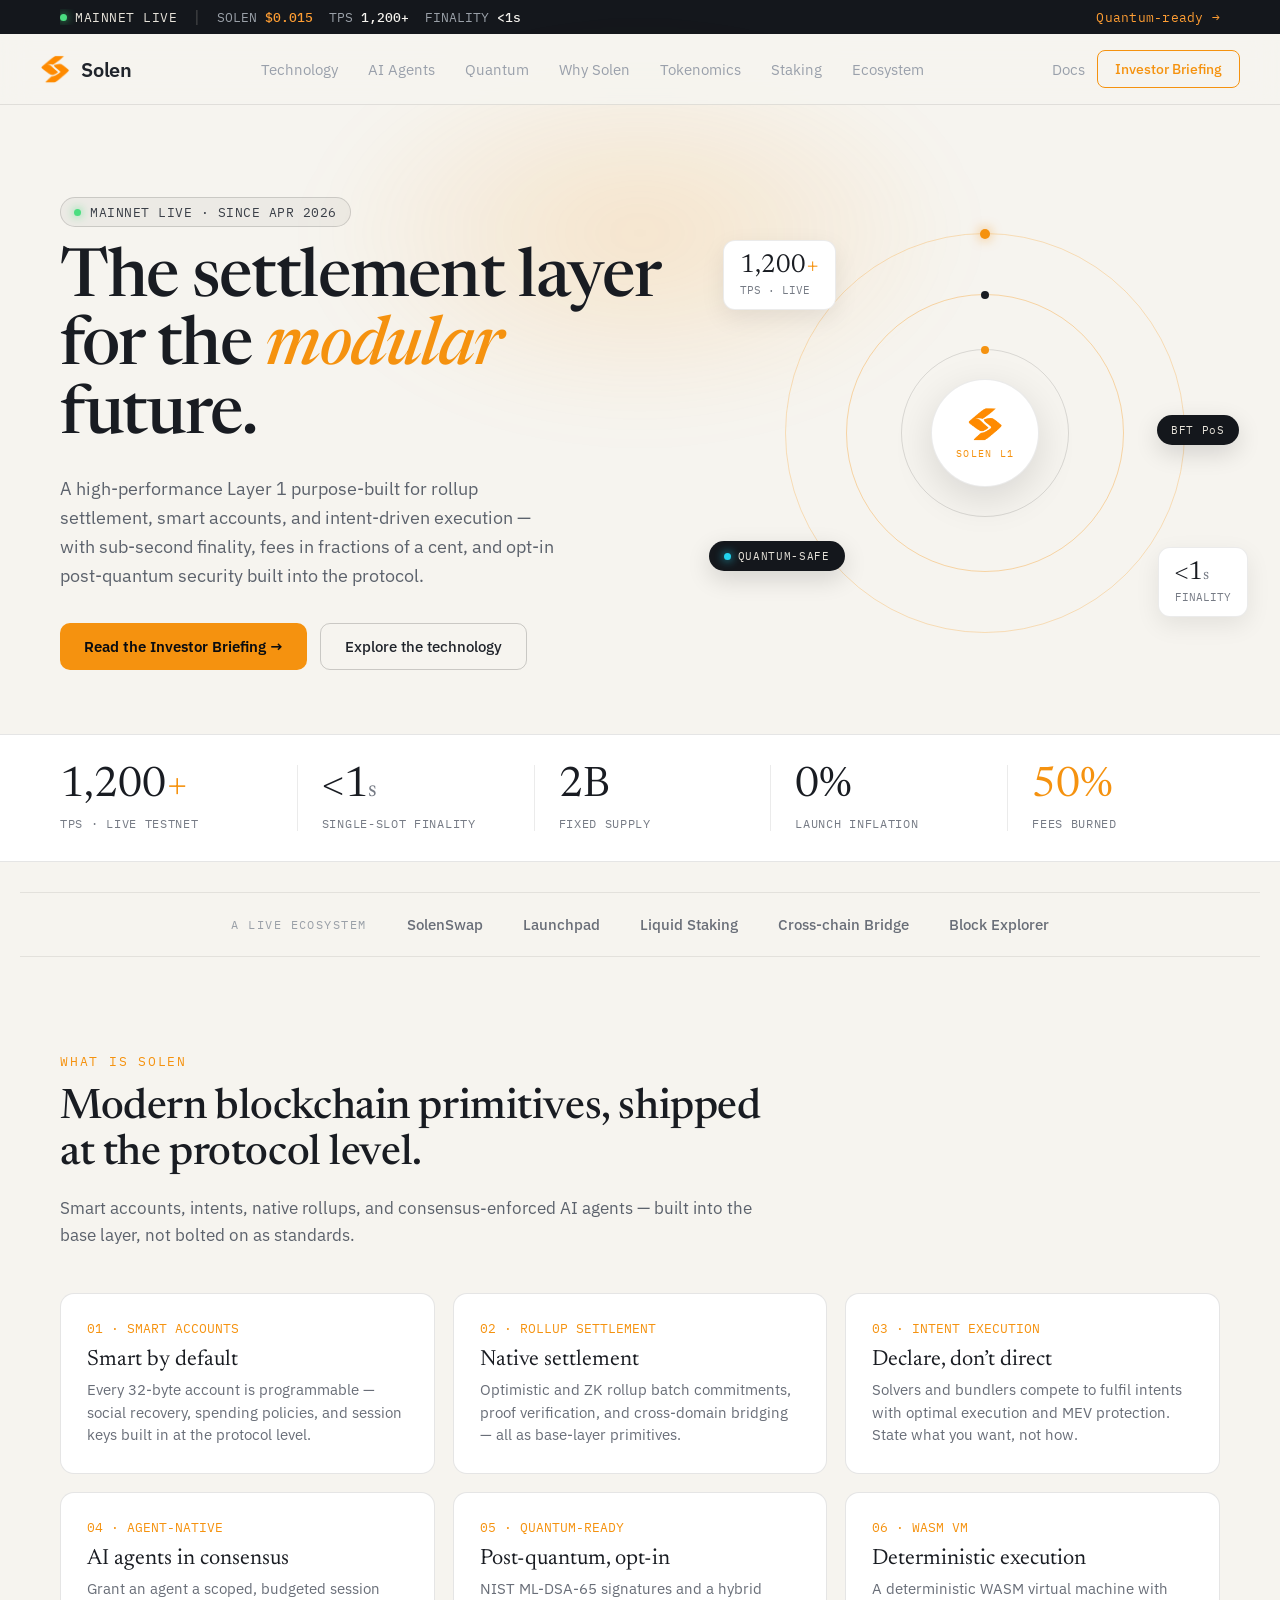
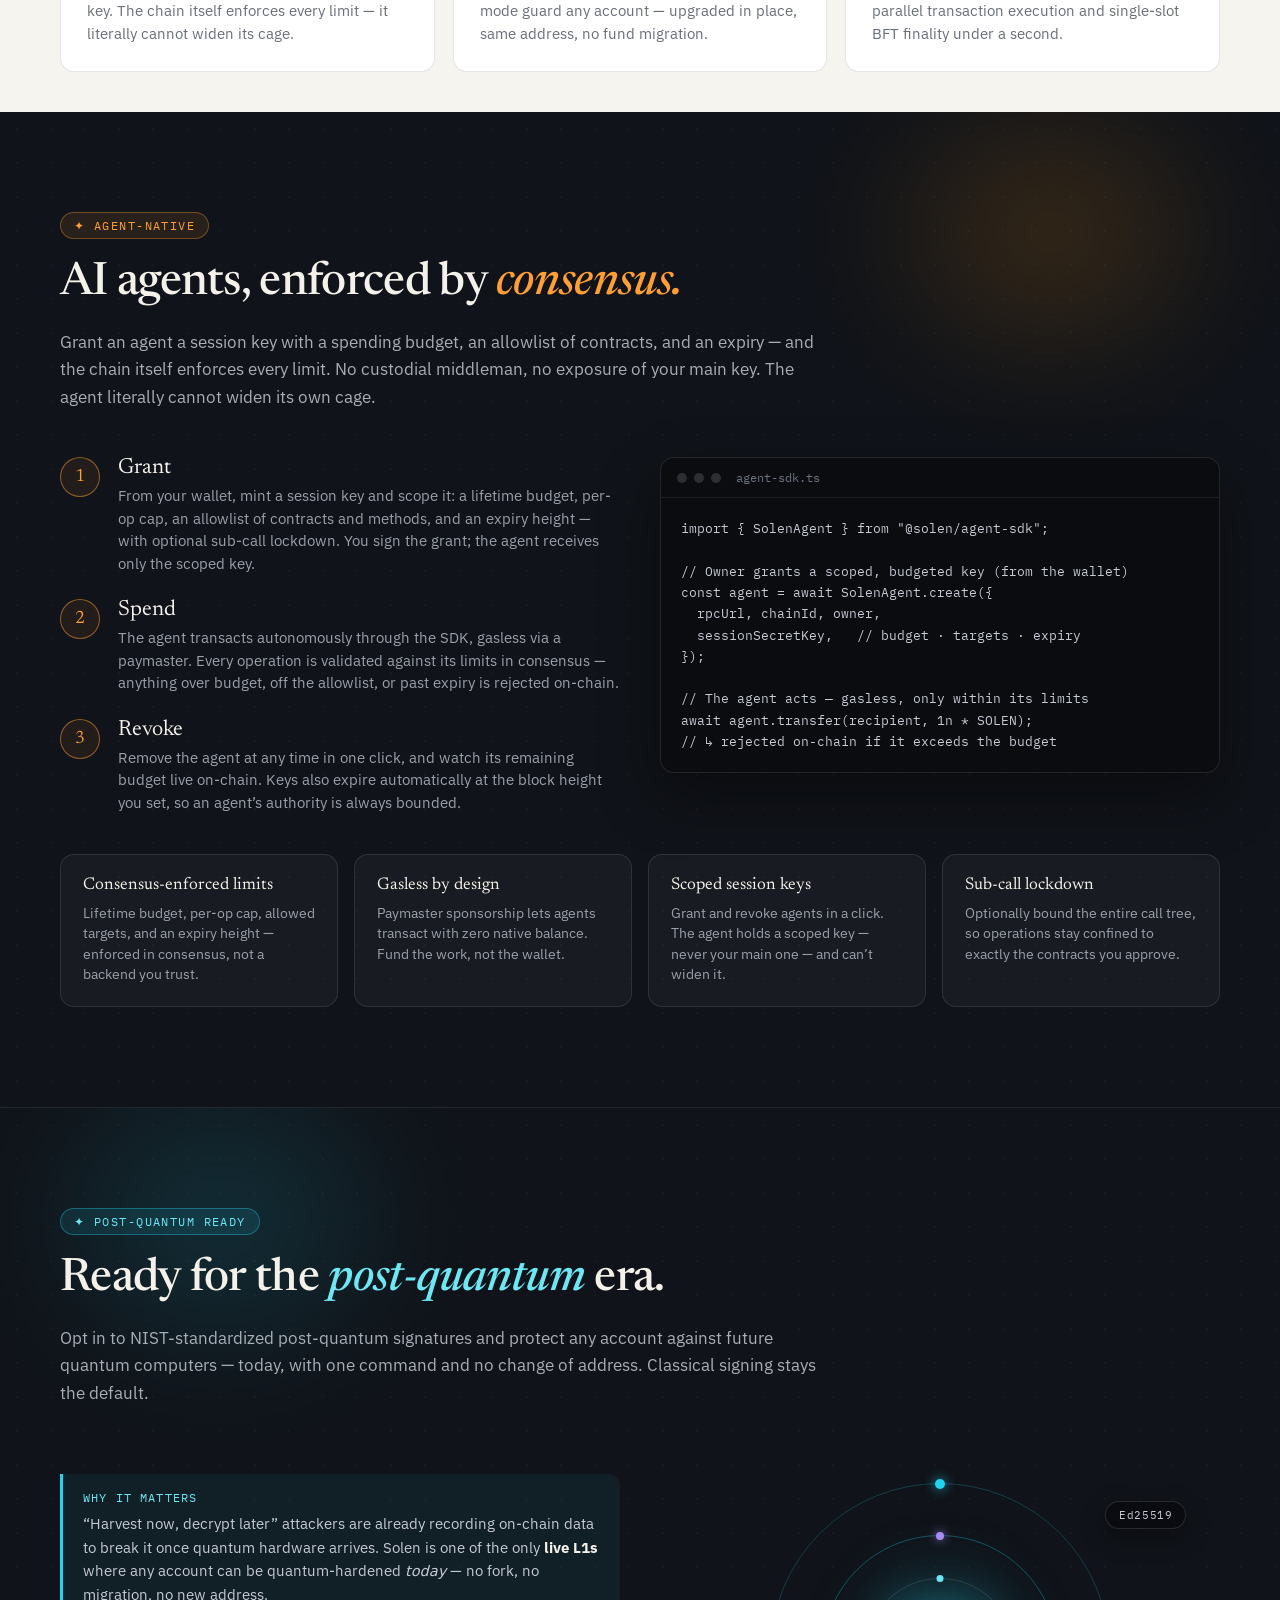
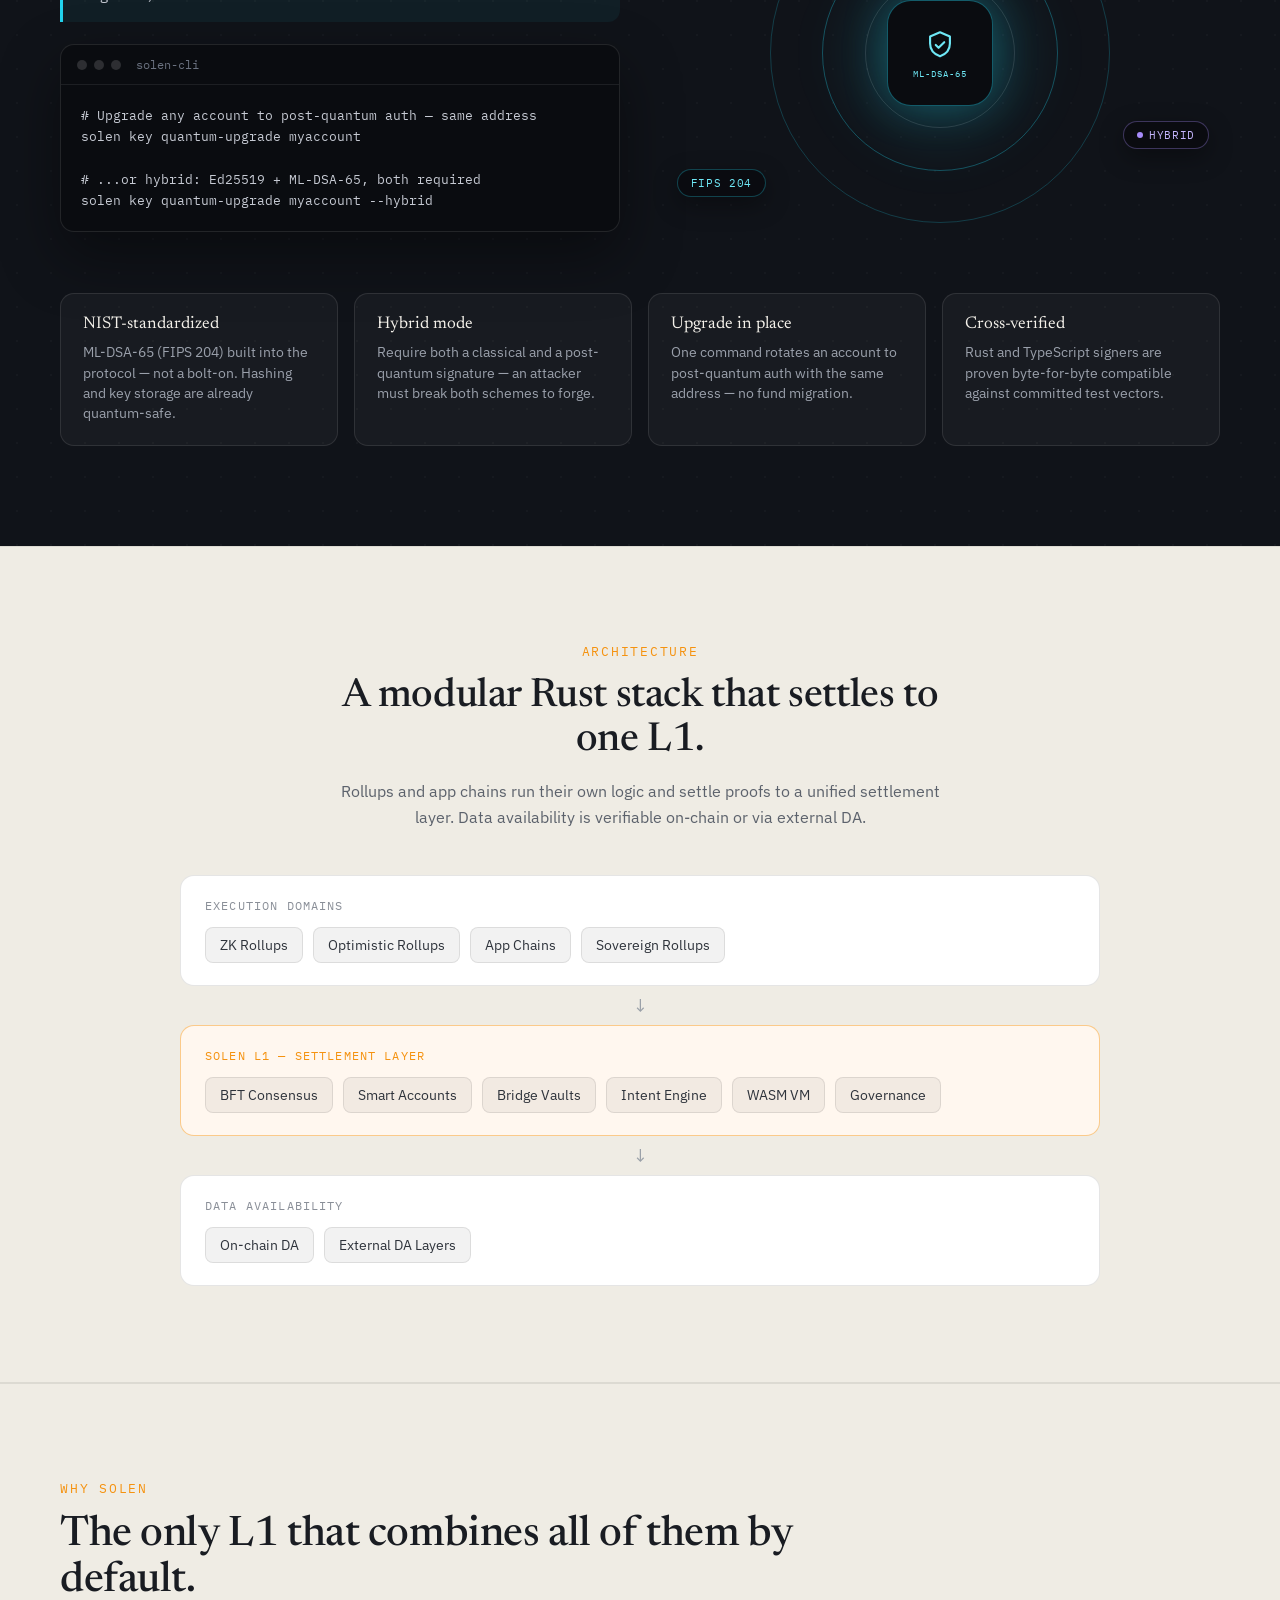
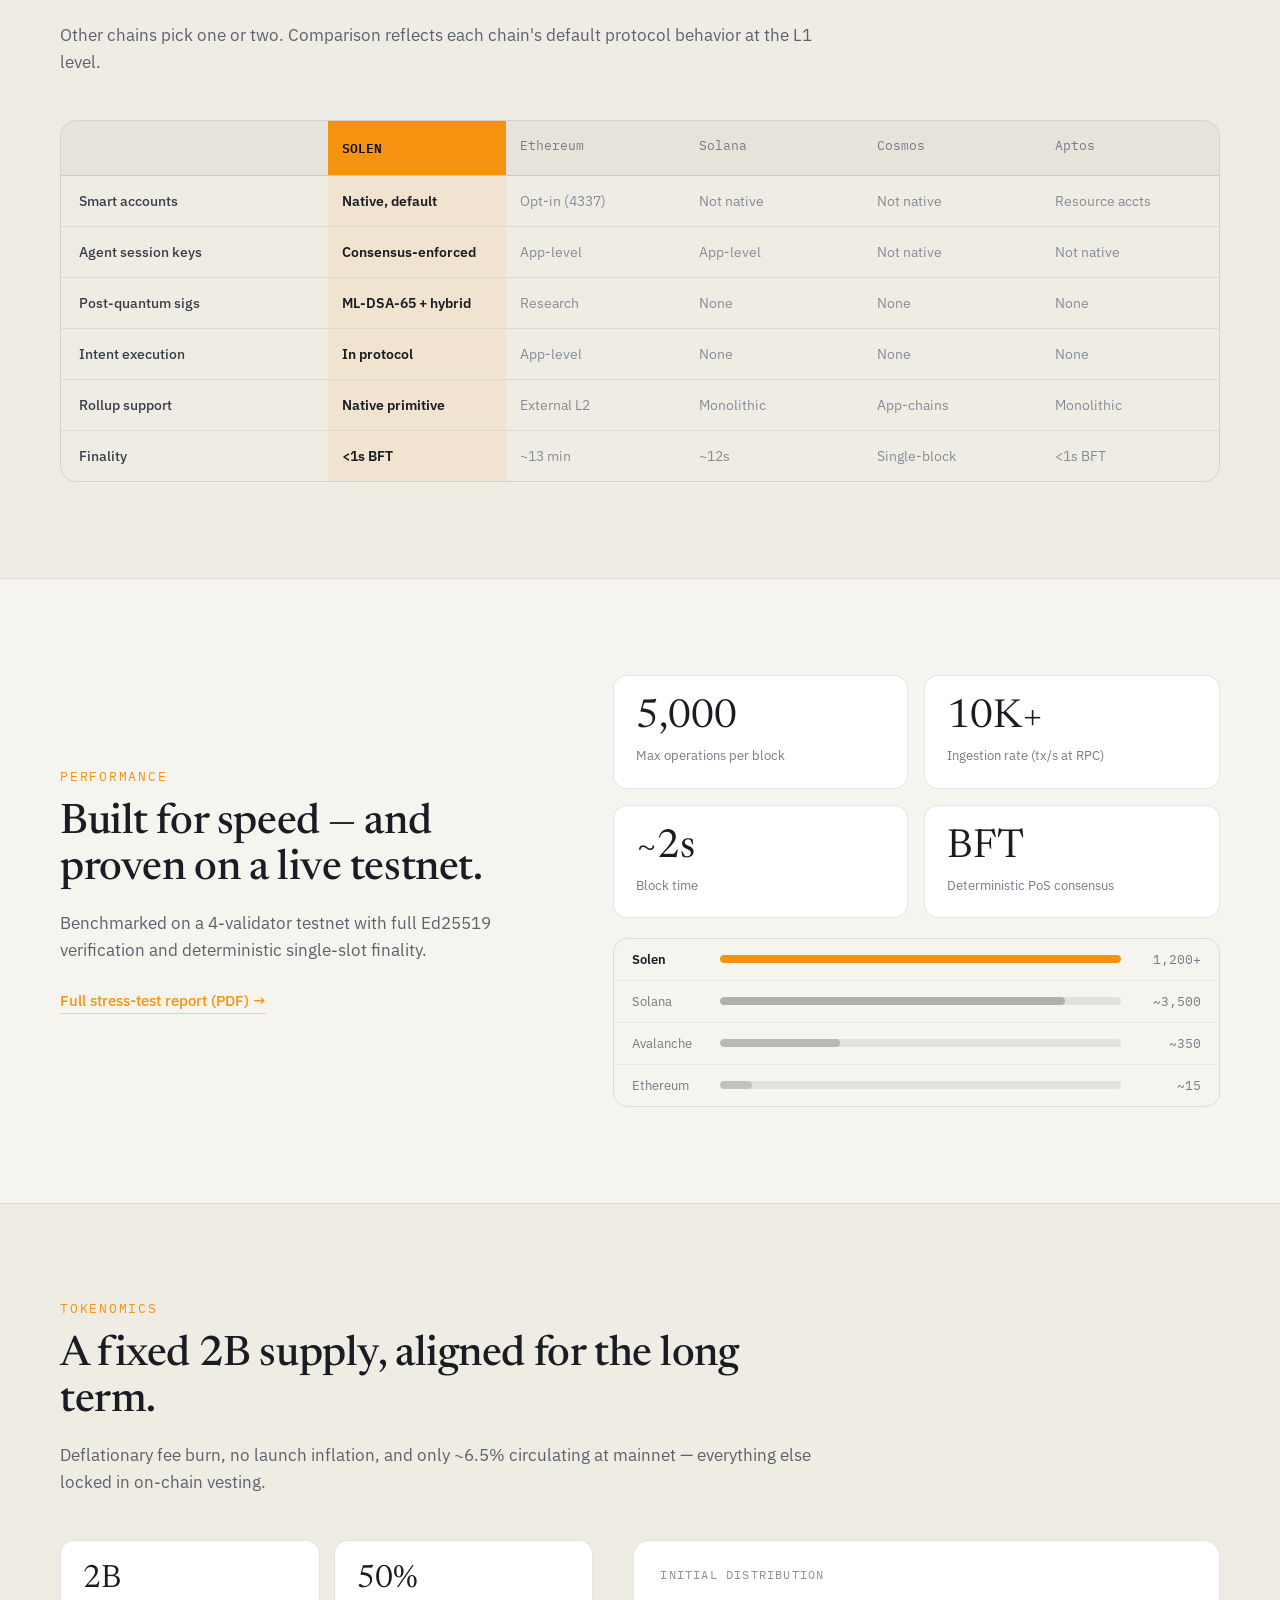
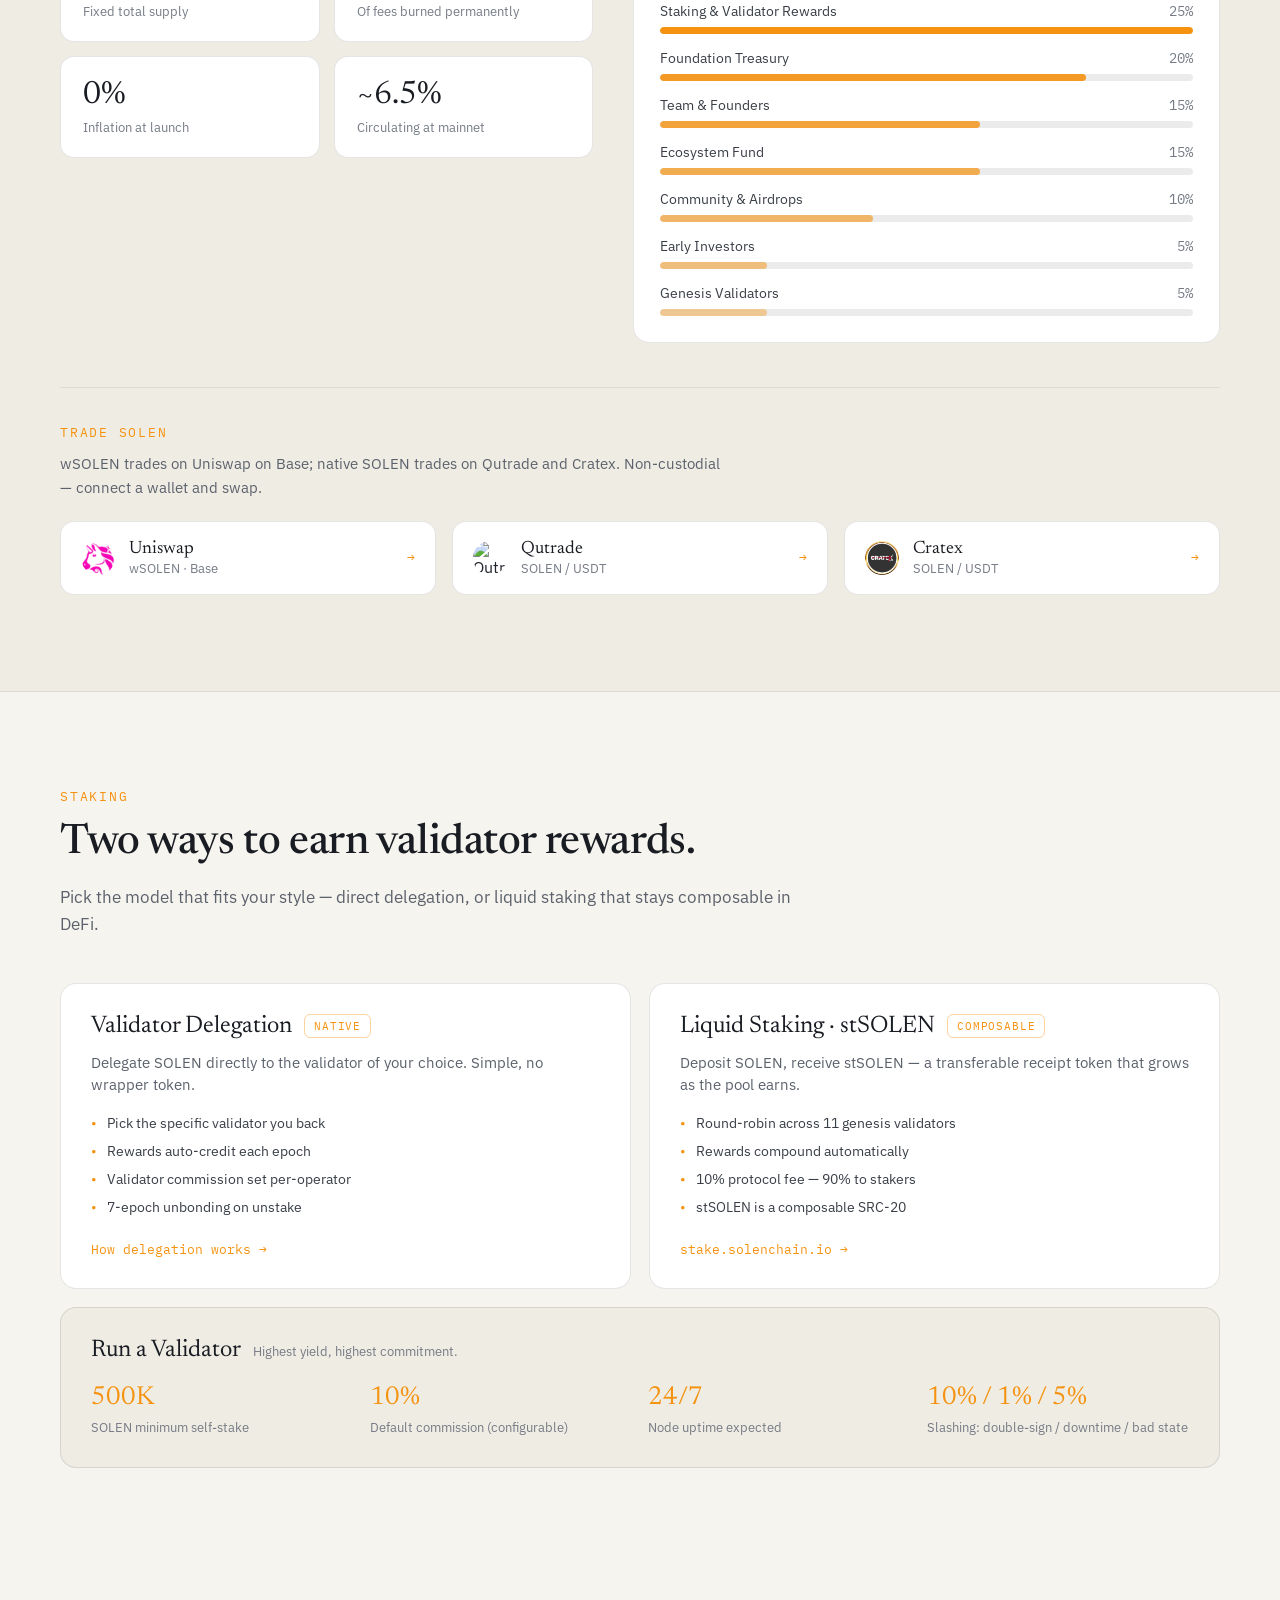
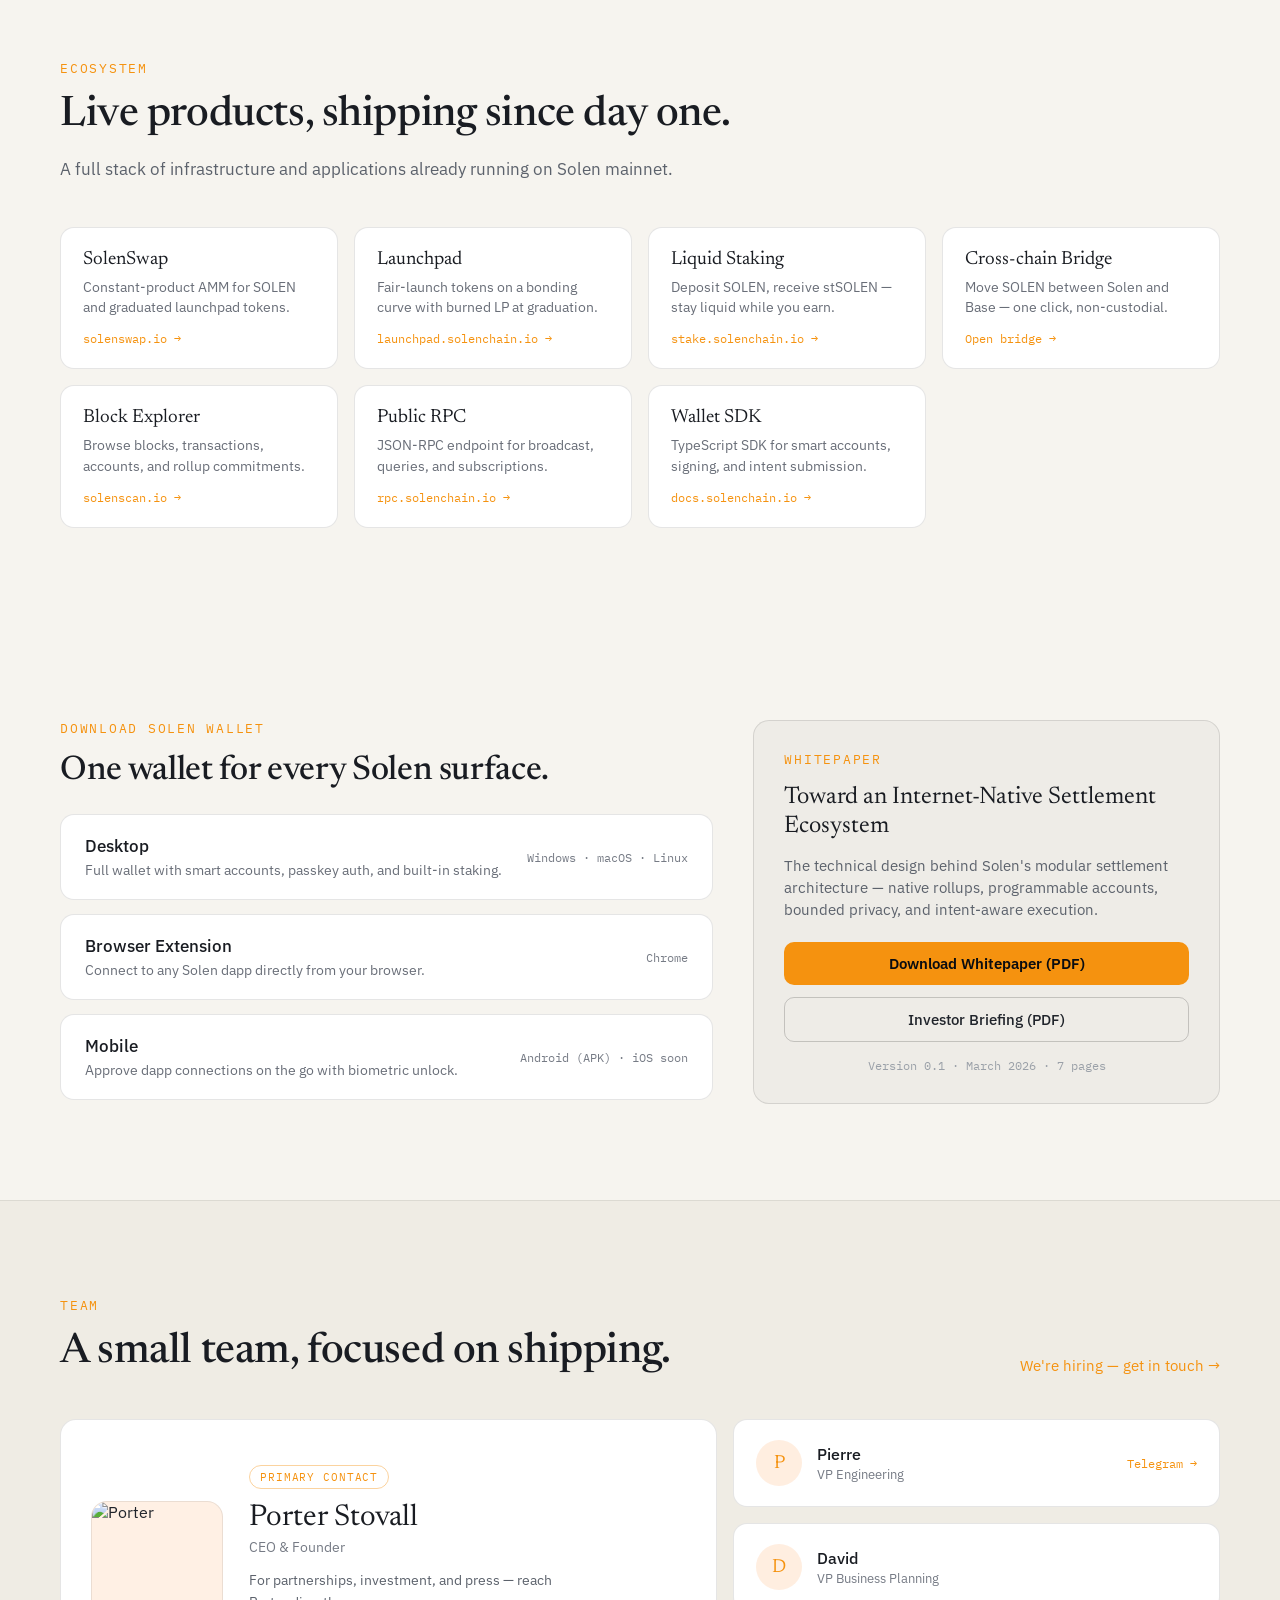
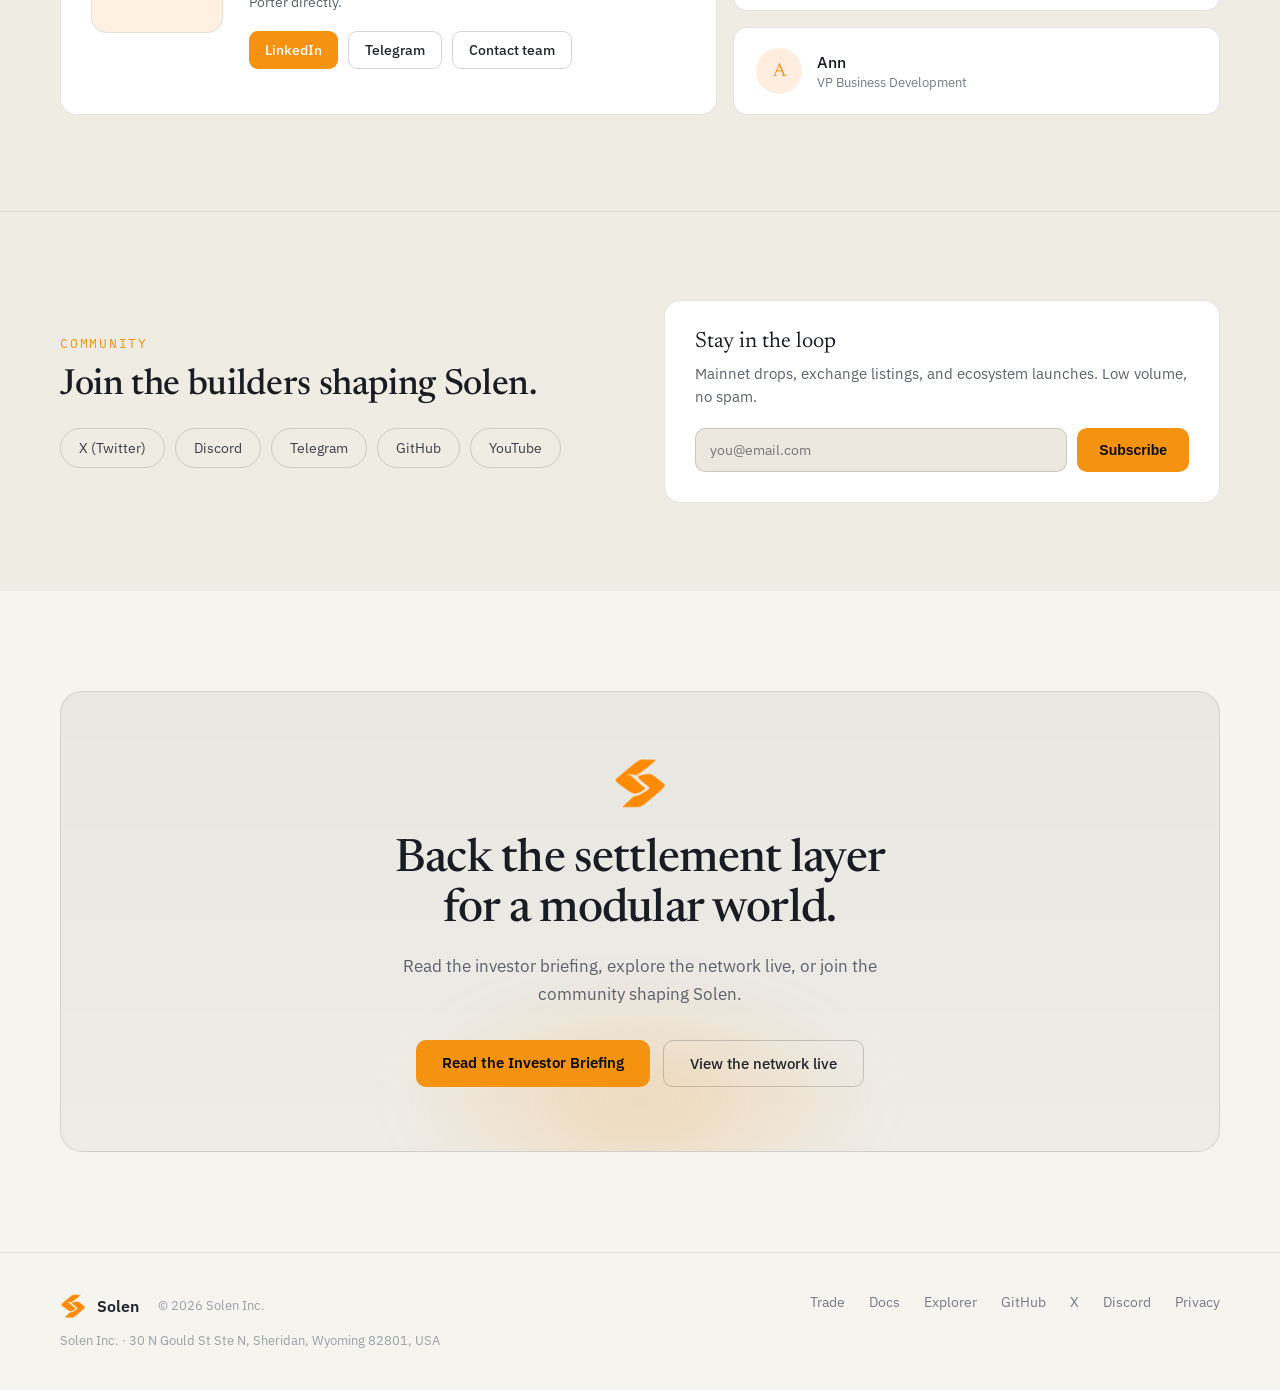
==== commit 0a10c762: "Restore SOLEN trading links Add a "Trade SOLEN" block (id=exchanges) to the tokenomics section with " ====
--- a/index.html
+++ b/index.html
@@ -603,6 +603,38 @@
           </div>
         </div>
       </div>
+
+      <!-- Trade SOLEN -->
+      <div id="exchanges" style="margin-top: 44px; padding-top: 36px; border-top: 1px solid rgba(0,0,0,0.08);">
+        <div style="font-size: 12.5px; letter-spacing: 0.14em; color: var(--accent, #F5920F); font-family: 'IBM Plex Mono', monospace; margin-bottom: 12px;">TRADE SOLEN</div>
+        <p style="font-size: 15px; line-height: 1.55; color: #5C626C; margin: 0 0 22px; max-width: 660px;">wSOLEN trades on Uniswap on Base; native SOLEN trades on Qutrade and Cratex. Non-custodial — connect a wallet and swap.</p>
+        <div class="dcg3" style="display: grid; grid-template-columns: repeat(3, 1fr); gap: 16px;">
+          <a class="wallet-card" href="https://app.uniswap.org/explore/tokens/base/0x14c84e576eddb3e24b3da3659843b585285f9fd9?inputCurrency=0x833589fcd6edb6e08f4c7c32d4f71b54bda02913" target="_blank" rel="noopener" style="display: flex; align-items: center; gap: 14px; border: 1px solid rgba(0,0,0,0.10); border-radius: 14px; background: #FFFFFF; padding: 18px 20px; transition: border-color .18s;">
+            <img src="uniswap-logo.png" alt="Uniswap" style="width: 34px; height: 34px; border-radius: 50%; object-fit: contain; flex-shrink: 0;">
+            <div>
+              <div style="font-family: var(--head, 'Newsreader'), serif; font-size: 18px; color: #191C22;">Uniswap</div>
+              <div style="font-size: 12.5px; color: #767B85; margin-top: 2px;">wSOLEN &middot; Base</div>
+            </div>
+            <span style="margin-left: auto; font-family: 'IBM Plex Mono', monospace; font-size: 13px; color: var(--accent, #F5920F);">&#8594;</span>
+          </a>
+          <a class="wallet-card" href="https://qutrade.io/en/?market=solen_usdt" target="_blank" rel="noopener" style="display: flex; align-items: center; gap: 14px; border: 1px solid rgba(0,0,0,0.10); border-radius: 14px; background: #FFFFFF; padding: 18px 20px; transition: border-color .18s;">
+            <img src="qutrade-logo.png" alt="Qutrade" style="width: 34px; height: 34px; border-radius: 50%; object-fit: contain; flex-shrink: 0;">
+            <div>
+              <div style="font-family: var(--head, 'Newsreader'), serif; font-size: 18px; color: #191C22;">Qutrade</div>
+              <div style="font-size: 12.5px; color: #767B85; margin-top: 2px;">SOLEN / USDT</div>
+            </div>
+            <span style="margin-left: auto; font-family: 'IBM Plex Mono', monospace; font-size: 13px; color: var(--accent, #F5920F);">&#8594;</span>
+          </a>
+          <a class="wallet-card" href="https://cratex.io/exchange.php?pair=SOLEN/USDT" target="_blank" rel="noopener" style="display: flex; align-items: center; gap: 14px; border: 1px solid rgba(0,0,0,0.10); border-radius: 14px; background: #FFFFFF; padding: 18px 20px; transition: border-color .18s;">
+            <img src="cratex-logo.png" alt="Cratex" style="width: 34px; height: 34px; border-radius: 50%; object-fit: contain; flex-shrink: 0;">
+            <div>
+              <div style="font-family: var(--head, 'Newsreader'), serif; font-size: 18px; color: #191C22;">Cratex</div>
+              <div style="font-size: 12.5px; color: #767B85; margin-top: 2px;">SOLEN / USDT</div>
+            </div>
+            <span style="margin-left: auto; font-family: 'IBM Plex Mono', monospace; font-size: 13px; color: var(--accent, #F5920F);">&#8594;</span>
+          </a>
+        </div>
+      </div>
     </div>
   </section>
 
@@ -868,6 +900,7 @@
         <div style="font-size: 12.5px; color: #9AA0A8; margin-top: 12px; line-height: 1.5;">Solen Inc. · 30 N Gould St Ste N, Sheridan, Wyoming 82801, USA</div>
       </div>
       <div style="display: flex; gap: 24px; font-size: 14px; color: #767B85; flex-wrap: wrap;">
+        <a href="#exchanges">Trade</a>
         <a href="https://docs.solenchain.io">Docs</a>
         <a href="https://solenscan.io">Explorer</a>
         <a href="https://github.com/Solen-Blockchain">GitHub</a>
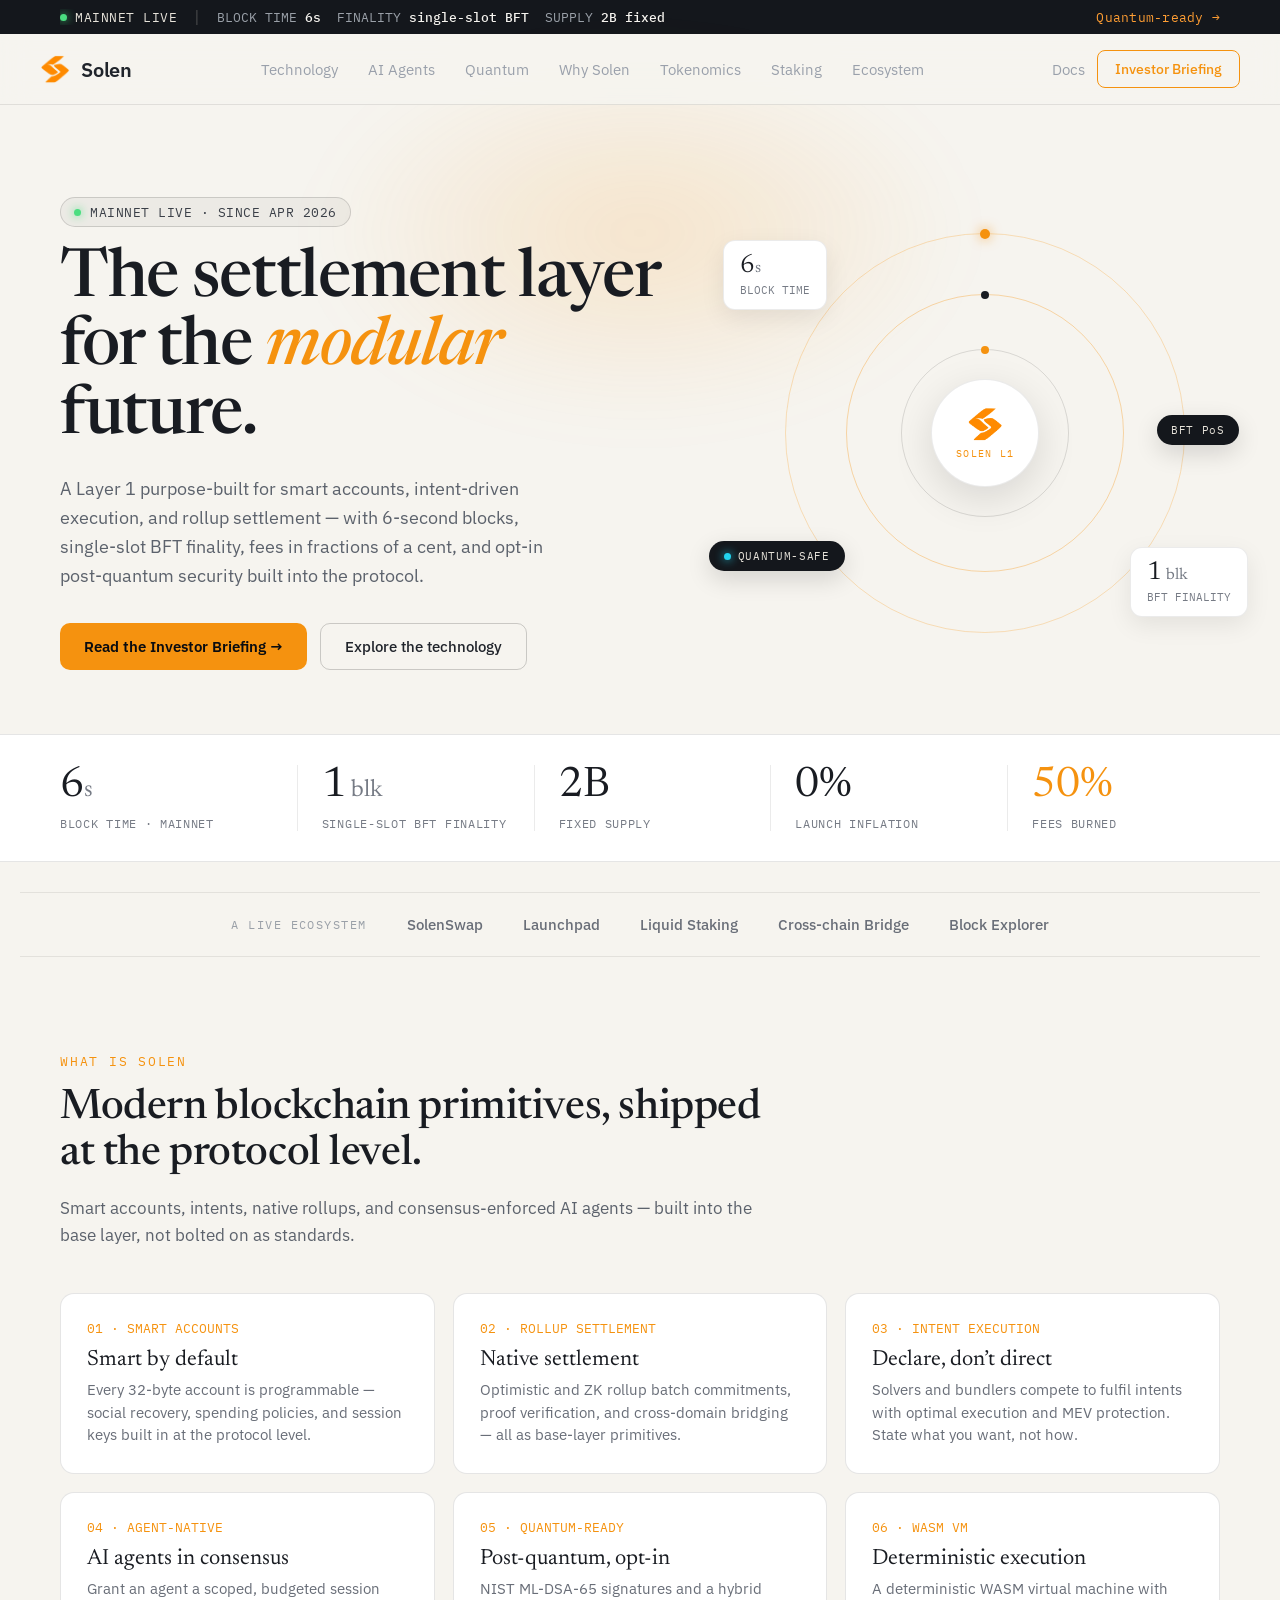
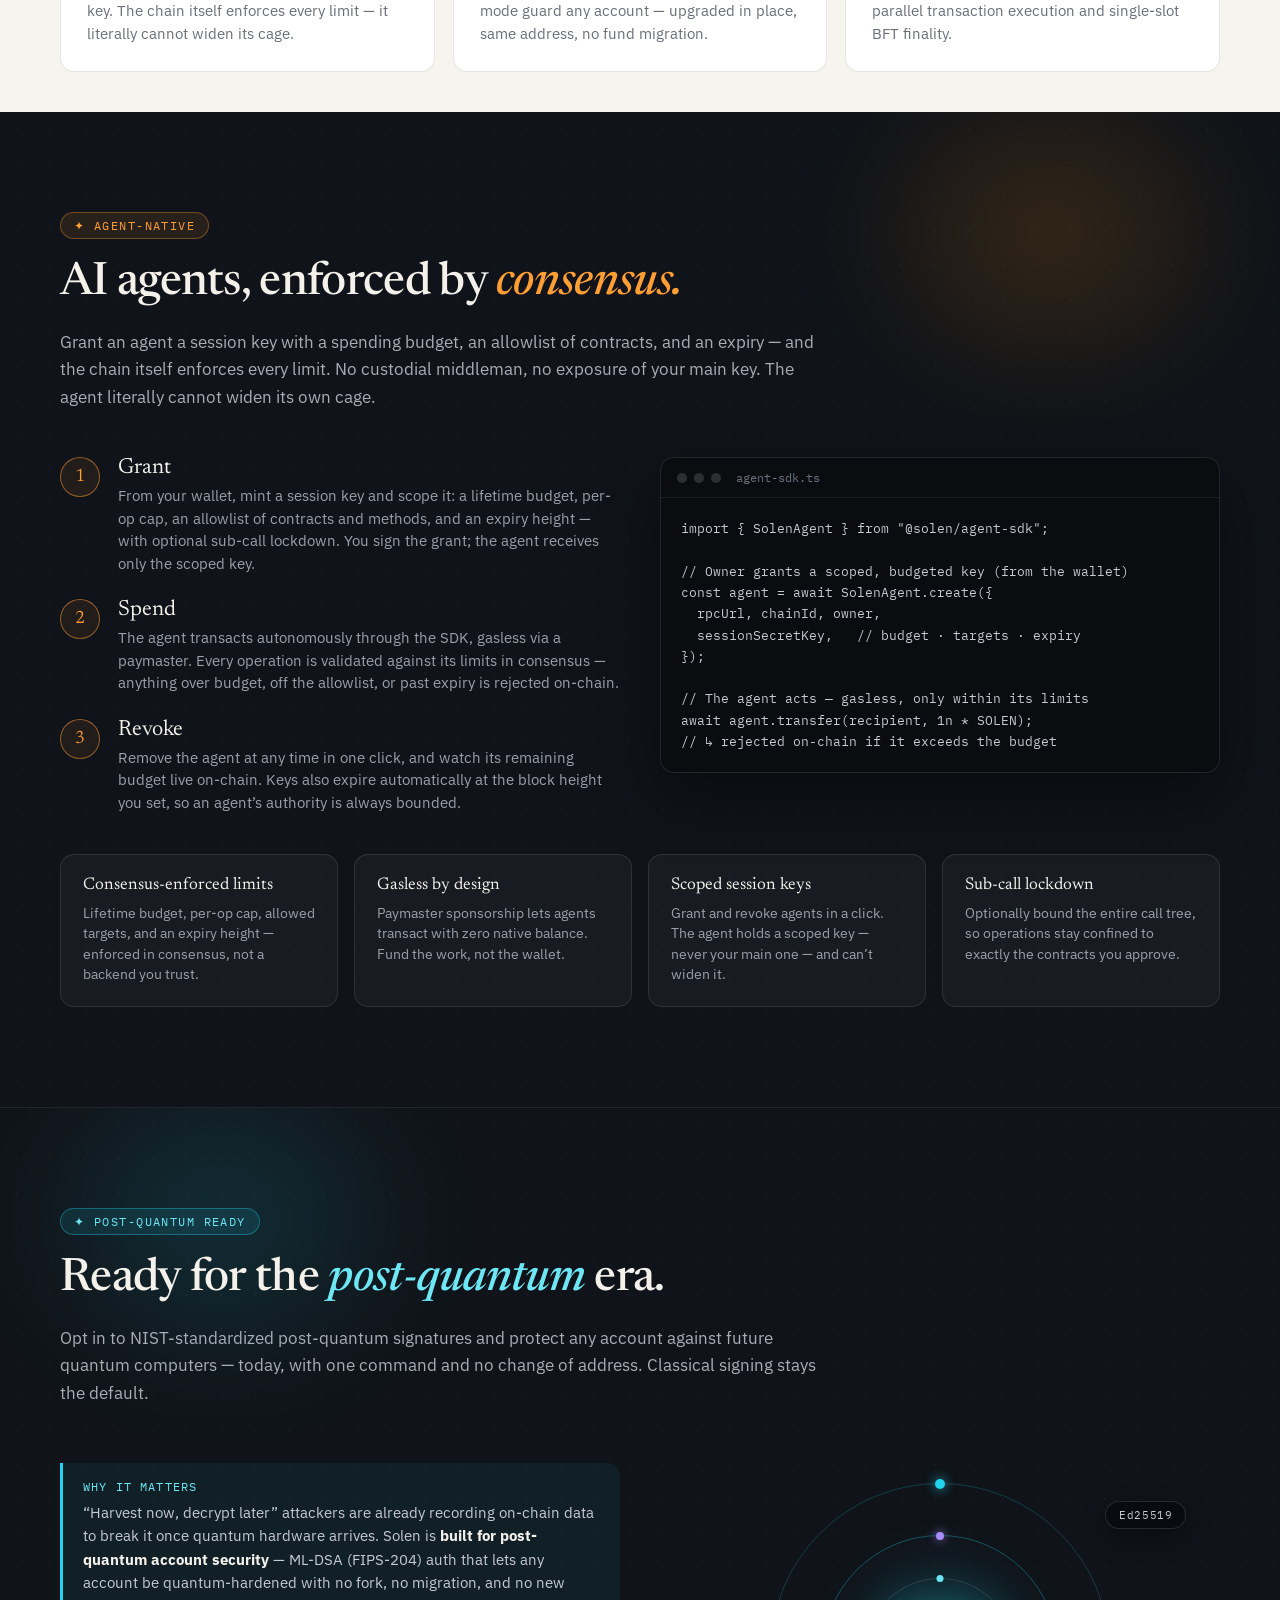
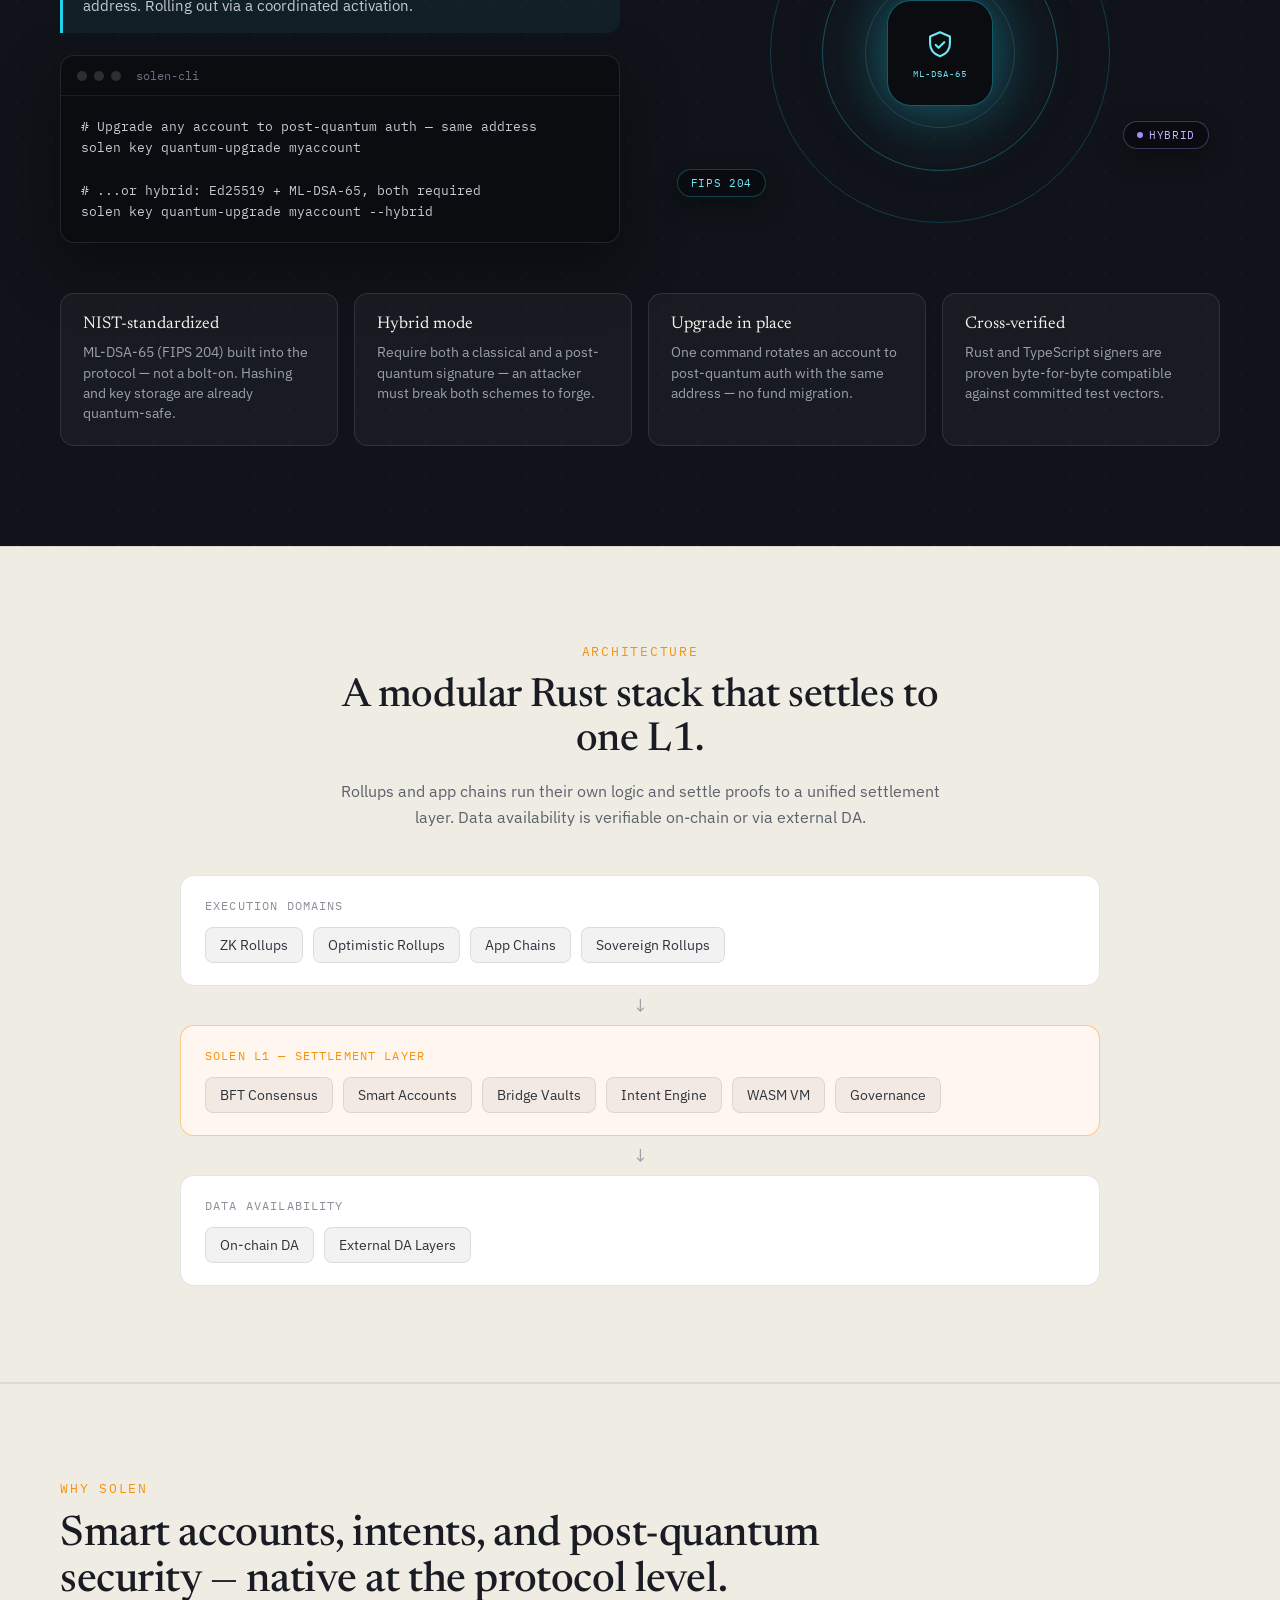
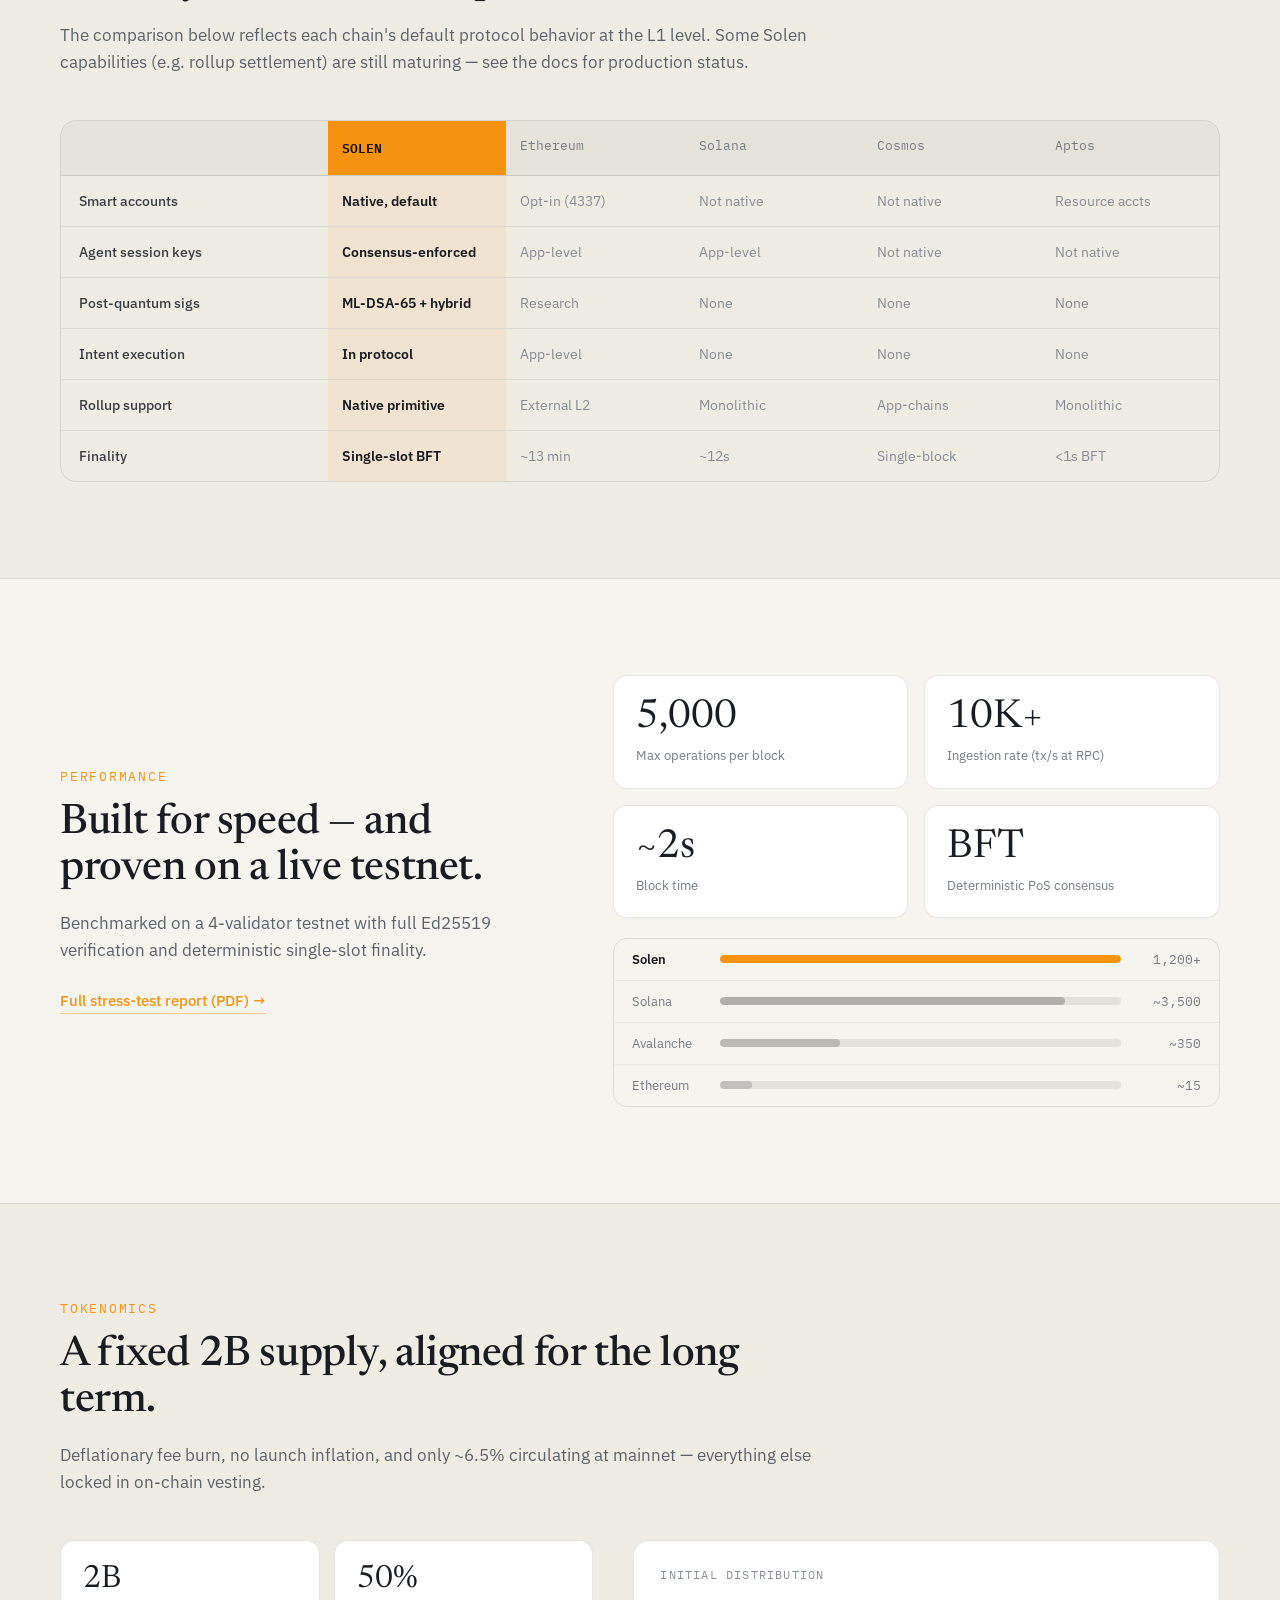
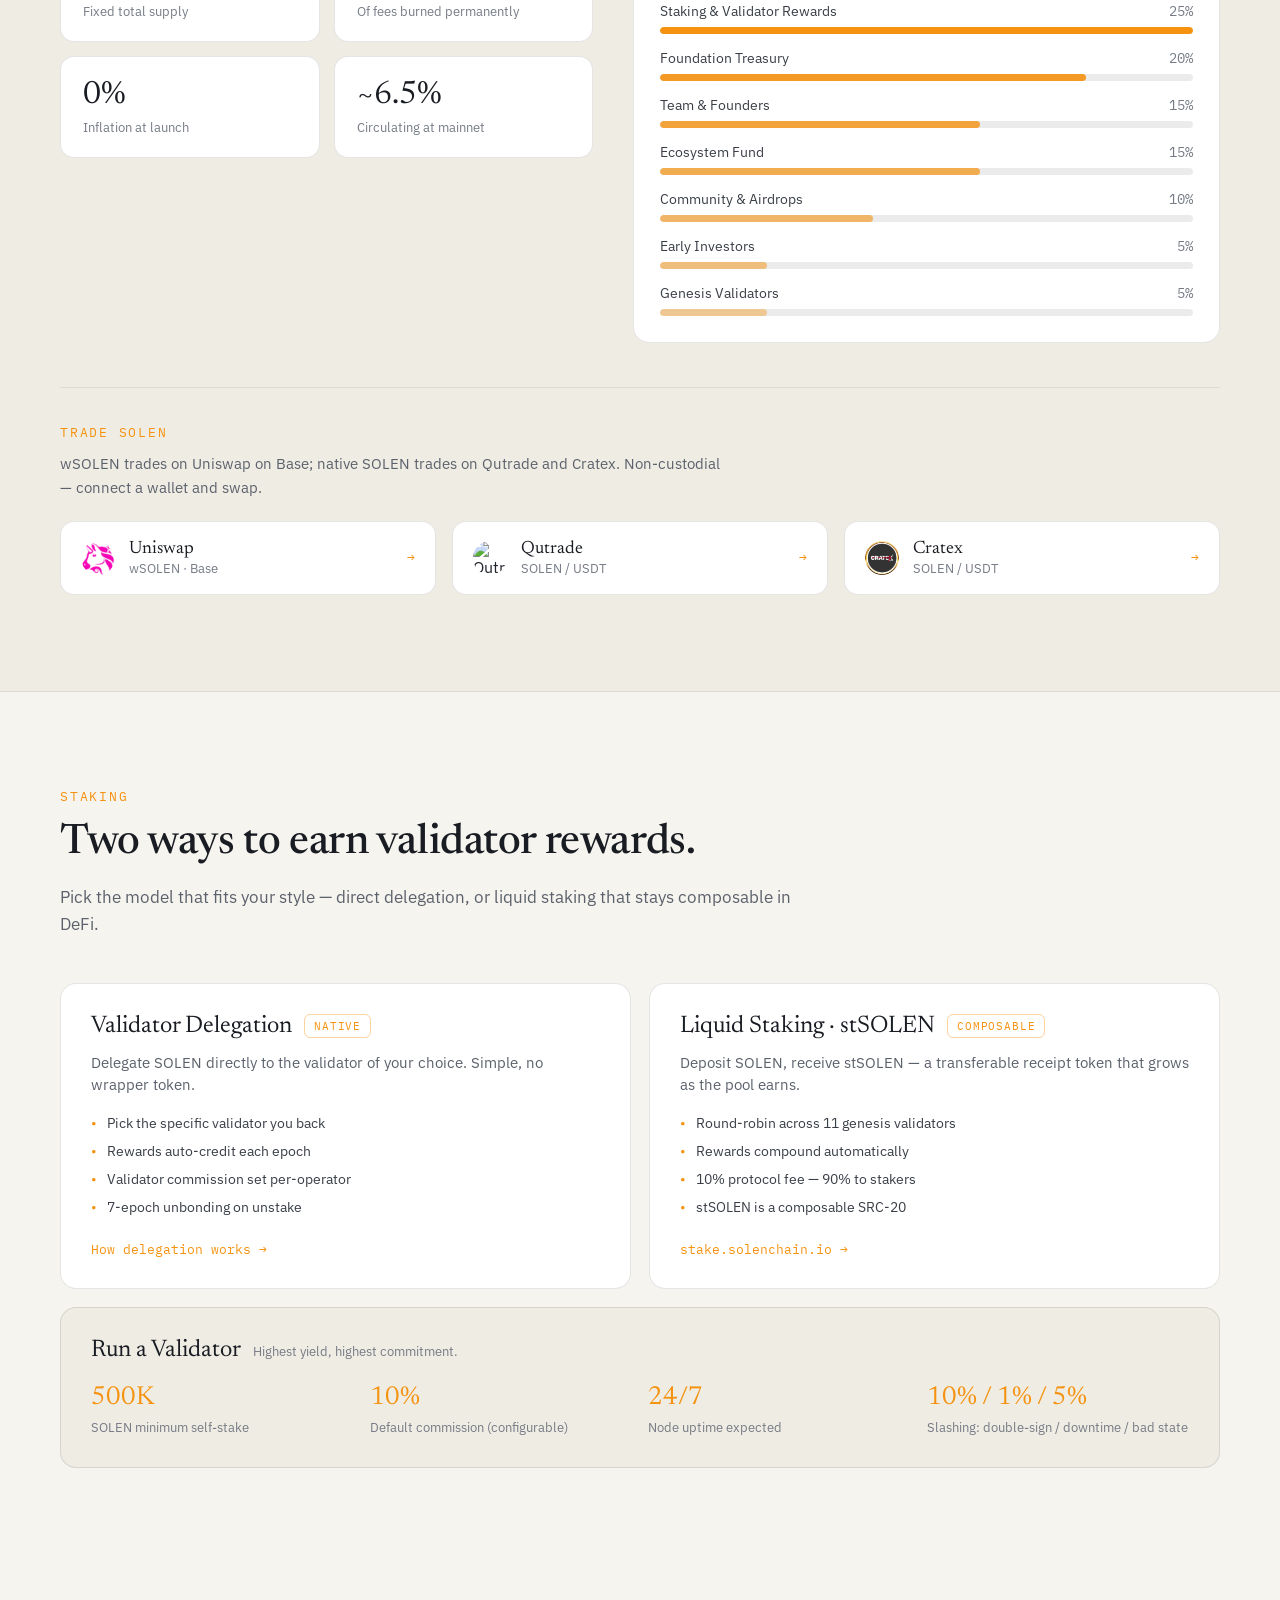
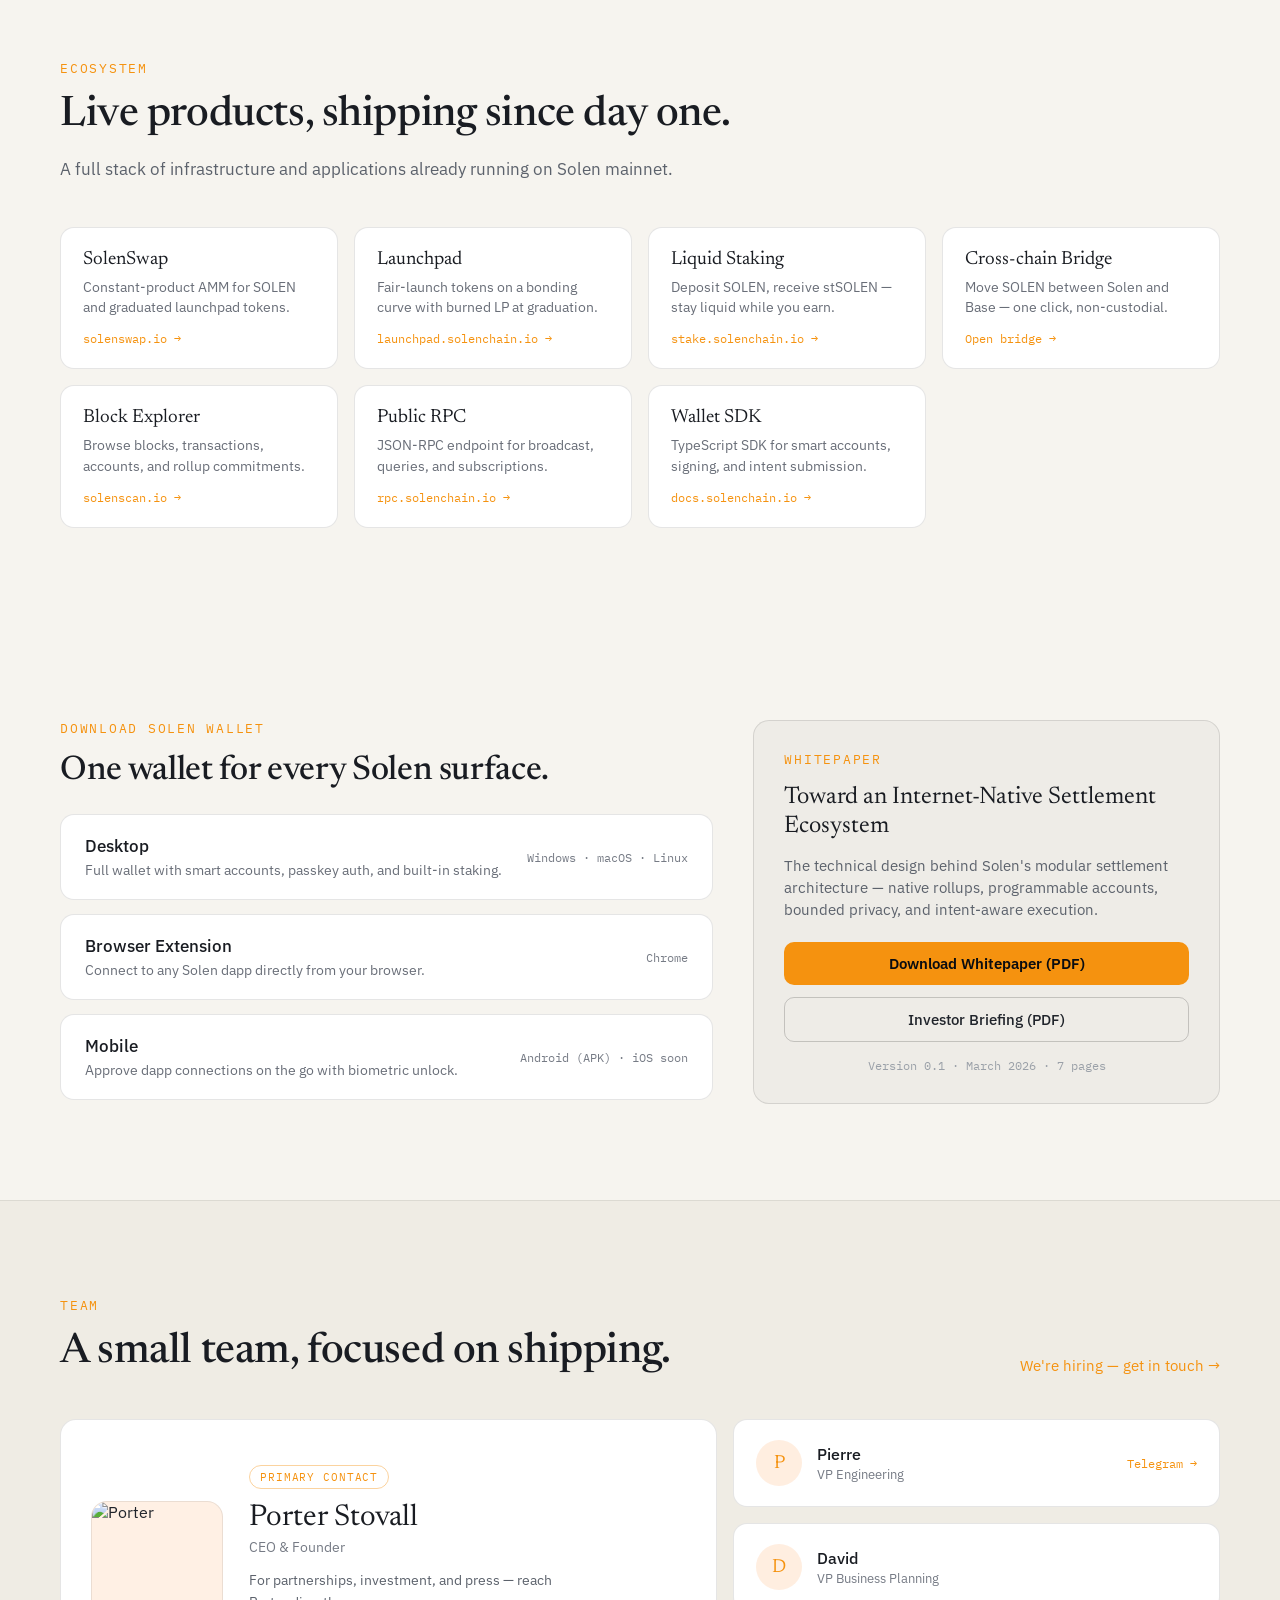
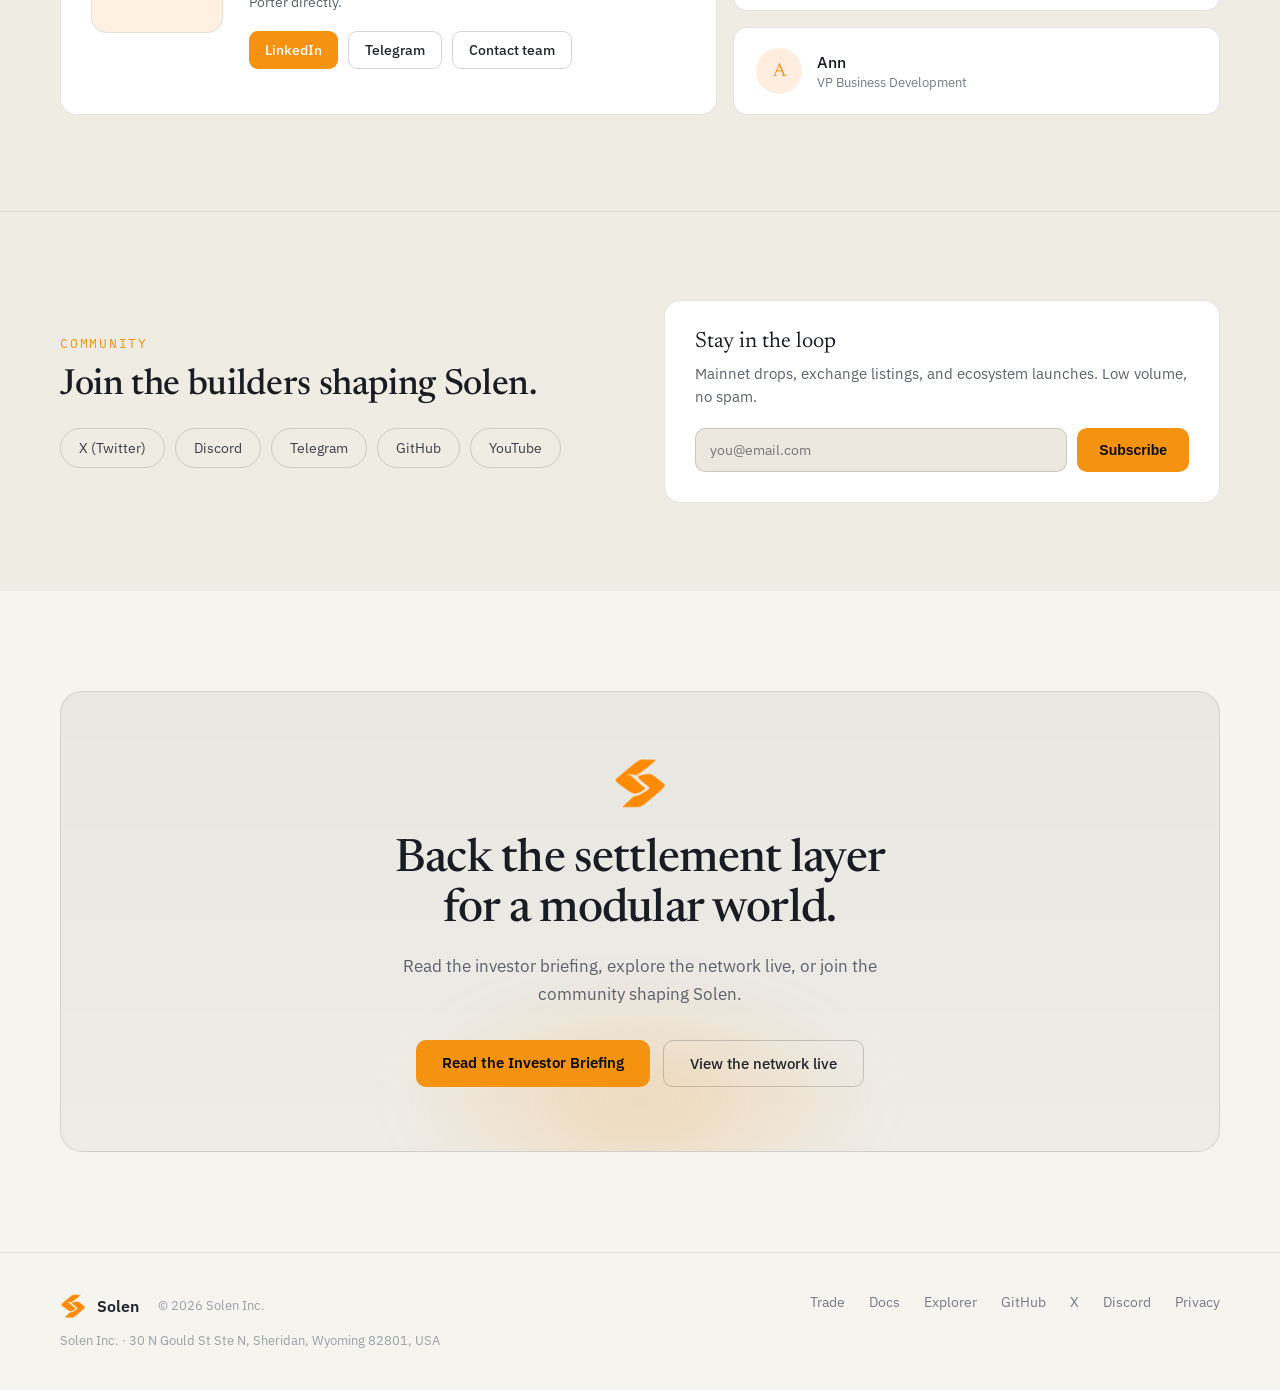
==== commit 2127ec8c: "content: purge contradicted marketing claims Replace claims not supported by the running chain with " ====
--- a/index.html
+++ b/index.html
@@ -4,11 +4,11 @@
 <meta charset="utf-8">
 <meta name="viewport" content="width=device-width, initial-scale=1">
 <title>Solen — The Settlement Layer for the Modular Future</title>
-<meta name="description" content="Solen is a high-performance Layer 1 blockchain built for rollup settlement, smart accounts, and intent-driven execution. 1,200+ TPS with sub-second finality.">
+<meta name="description" content="Solen is a Layer 1 blockchain built for smart accounts, intent-driven execution, and rollup settlement — with 6-second blocks, single-slot BFT finality, and opt-in post-quantum security.">
 <meta property="og:type" content="website">
 <meta property="og:url" content="https://solenchain.io">
 <meta property="og:title" content="Solen — The Settlement Layer for the Modular Future">
-<meta property="og:description" content="High-performance L1 blockchain with native rollups, smart accounts, and intent-driven execution. 1,200+ TPS with sub-second finality.">
+<meta property="og:description" content="L1 blockchain with native smart accounts, intent-driven execution, and opt-in post-quantum security. 6-second blocks, single-slot BFT finality.">
 <meta property="og:image" content="https://solenchain.io/solenlogo.png">
 <meta property="og:site_name" content="Solen">
 <meta name="twitter:card" content="summary_large_image">
@@ -67,9 +67,9 @@
       <div style="display: flex; align-items: center; gap: 16px; min-width: 0; overflow: hidden; white-space: nowrap;">
         <span style="display: inline-flex; align-items: center; gap: 8px; letter-spacing: 0.04em;"><span style="width: 7px; height: 7px; border-radius: 50%; background: #4ADE80; box-shadow: 0 0 10px #4ADE80; animation: solenPulse 2.4s ease-in-out infinite;"></span>MAINNET LIVE</span>
         <span style="opacity: .3;">&#9474;</span>
-        <span style="color: #9AA0A8;">SOLEN <b style="color: #FF9E33; font-weight: 500;">$0.015</b></span>
-        <span style="color: #9AA0A8;">TPS <b style="color: #F6F4EF; font-weight: 500;">1,200+</b></span>
-        <span style="color: #9AA0A8;">FINALITY <b style="color: #F6F4EF; font-weight: 500;">&lt;1s</b></span>
+        <span style="color: #9AA0A8;">BLOCK TIME <b style="color: #F6F4EF; font-weight: 500;">6s</b></span>
+        <span style="color: #9AA0A8;">FINALITY <b style="color: #F6F4EF; font-weight: 500;">single-slot BFT</b></span>
+        <span style="color: #9AA0A8;">SUPPLY <b style="color: #F6F4EF; font-weight: 500;">2B fixed</b></span>
       </div>
       <a href="#quantum" style="color: #FF9E33; letter-spacing: 0.02em; white-space: nowrap; flex-shrink: 0;">Quantum-ready &#8594;</a>
     </div>
@@ -109,7 +109,7 @@
           The settlement layer<br>for the <span style="font-style: italic; color: var(--accent, #F5920F);">modular</span> future.
         </h1>
         <p style="max-width: 500px; font-size: 18px; line-height: 1.62; color: #5C626C; margin: 22px 0 0;">
-          A high-performance Layer 1 purpose-built for rollup settlement, smart accounts, and intent-driven execution — with sub-second finality, fees in fractions of a cent, and opt-in post-quantum security built into the protocol.
+          A Layer 1 purpose-built for smart accounts, intent-driven execution, and rollup settlement — with 6-second blocks, single-slot BFT finality, fees in fractions of a cent, and opt-in post-quantum security built into the protocol.
         </p>
         <div style="display: flex; gap: 13px; margin-top: 32px; flex-wrap: wrap;">
           <a href="Solen_Investor_Briefing.pdf" style="display: inline-flex; align-items: center; gap: 8px; font-size: 15px; font-weight: 600; padding: 13px 24px; border-radius: 10px; background: var(--accent, #F5920F); color: #0A0C10;">Read the Investor Briefing →</a>
@@ -135,12 +135,12 @@
         </div>
         <!-- floating chips -->
         <div style="position: absolute; top: 8%; left: -6%; background: #FFFFFF; border: 1px solid rgba(0,0,0,0.08); box-shadow: 0 8px 24px rgba(0,0,0,0.08); border-radius: 12px; padding: 12px 16px; animation: solenFloat 5s ease-in-out infinite;">
-          <div style="font-family: var(--head, 'Newsreader'), serif; font-size: 26px; color: #191C22; line-height: 1;">1,200<span style="color: var(--accent, #F5920F);">+</span></div>
-          <div style="font-family: 'IBM Plex Mono', monospace; font-size: 10.5px; color: #767B85; margin-top: 4px;">TPS &middot; LIVE</div>
+          <div style="font-family: var(--head, 'Newsreader'), serif; font-size: 26px; color: #191C22; line-height: 1;">6<span style="font-size: 16px; color: #767B85;">s</span></div>
+          <div style="font-family: 'IBM Plex Mono', monospace; font-size: 10.5px; color: #767B85; margin-top: 4px;">BLOCK TIME</div>
         </div>
         <div style="position: absolute; bottom: 10%; right: -6%; background: #FFFFFF; border: 1px solid rgba(0,0,0,0.08); box-shadow: 0 8px 24px rgba(0,0,0,0.08); border-radius: 12px; padding: 12px 16px; animation: solenFloat 6s ease-in-out infinite; animation-delay: .8s;">
-          <div style="font-family: var(--head, 'Newsreader'), serif; font-size: 26px; color: #191C22; line-height: 1;">&lt;1<span style="font-size: 16px; color: #767B85;">s</span></div>
-          <div style="font-family: 'IBM Plex Mono', monospace; font-size: 10.5px; color: #767B85; margin-top: 4px;">FINALITY</div>
+          <div style="font-family: var(--head, 'Newsreader'), serif; font-size: 26px; color: #191C22; line-height: 1;">1<span style="font-size: 16px; color: #767B85;"> blk</span></div>
+          <div style="font-family: 'IBM Plex Mono', monospace; font-size: 10.5px; color: #767B85; margin-top: 4px;">BFT FINALITY</div>
         </div>
         <div style="position: absolute; top: 46%; right: -4%; background: #14171C; color: #E7E3DA; border-radius: 999px; padding: 8px 14px; font-family: 'IBM Plex Mono', monospace; font-size: 11px; letter-spacing: 0.06em; box-shadow: 0 8px 24px rgba(0,0,0,0.14); animation: solenFloat 5.5s ease-in-out infinite; animation-delay: .4s;">BFT&nbsp;PoS</div>
         <div style="position: absolute; bottom: 20%; left: -9%; display: inline-flex; align-items: center; gap: 7px; background: #14171C; color: #E7E3DA; border-radius: 999px; padding: 8px 15px; font-family: 'IBM Plex Mono', monospace; font-size: 11px; letter-spacing: 0.06em; box-shadow: 0 8px 24px rgba(0,0,0,0.14); animation: solenFloat 6.2s ease-in-out infinite; animation-delay: .9s;"><span style="width: 7px; height: 7px; border-radius: 50%; background: #22D3EE; box-shadow: 0 0 10px #22D3EE;"></span>QUANTUM-SAFE</div>
@@ -152,12 +152,12 @@
   <div style="border-top: 1px solid rgba(0,0,0,0.10); border-bottom: 1px solid rgba(0,0,0,0.10); background: #FFFFFF; margin-top: 24px;">
     <div class="dc-px dcg5" style="max-width: 1240px; margin: 0 auto; padding: 30px 40px; display: grid; grid-template-columns: repeat(5, 1fr); gap: 24px;">
       <div>
-        <div style="font-family: var(--head, 'Newsreader'), serif; font-size: 42px; color: #191C22; line-height: 1;">1,200<span style="color: var(--accent, #F5920F);">+</span></div>
-        <div style="font-family: 'IBM Plex Mono', monospace; font-size: 11.5px; letter-spacing: 0.06em; color: #767B85; margin-top: 9px;">TPS &middot; LIVE TESTNET</div>
+        <div style="font-family: var(--head, 'Newsreader'), serif; font-size: 42px; color: #191C22; line-height: 1;">6<span style="font-size: 24px; color: #767B85;">s</span></div>
+        <div style="font-family: 'IBM Plex Mono', monospace; font-size: 11.5px; letter-spacing: 0.06em; color: #767B85; margin-top: 9px;">BLOCK TIME &middot; MAINNET</div>
       </div>
       <div class="dc-stat-bl" style="padding-left: 24px; border-left: 1px solid rgba(0,0,0,0.08);">
-        <div style="font-family: var(--head, 'Newsreader'), serif; font-size: 42px; color: #191C22; line-height: 1;">&lt;1<span style="font-size: 24px; color: #767B85;">s</span></div>
-        <div style="font-family: 'IBM Plex Mono', monospace; font-size: 11.5px; letter-spacing: 0.06em; color: #767B85; margin-top: 9px;">SINGLE-SLOT FINALITY</div>
+        <div style="font-family: var(--head, 'Newsreader'), serif; font-size: 42px; color: #191C22; line-height: 1;">1<span style="font-size: 24px; color: #767B85;"> blk</span></div>
+        <div style="font-family: 'IBM Plex Mono', monospace; font-size: 11.5px; letter-spacing: 0.06em; color: #767B85; margin-top: 9px;">SINGLE-SLOT BFT FINALITY</div>
       </div>
       <div class="dc-stat-bl" style="padding-left: 24px; border-left: 1px solid rgba(0,0,0,0.08);">
         <div style="font-family: var(--head, 'Newsreader'), serif; font-size: 42px; color: #191C22; line-height: 1;">2B</div>
@@ -220,7 +220,7 @@
       <div style="border: 1px solid rgba(0,0,0,0.10); border-radius: 14px; background: #FFFFFF; padding: 26px;">
         <div style="font-family: 'IBM Plex Mono', monospace; font-size: 13px; color: var(--accent, #F5920F);">06 · WASM VM</div>
         <div style="font-family: var(--head, 'Newsreader'), serif; font-size: 22px; color: #191C22; margin: 12px 0 8px;">Deterministic execution</div>
-        <div style="font-size: 14.5px; line-height: 1.55; color: #696E78;">A deterministic WASM virtual machine with parallel transaction execution and single-slot BFT finality under a second.</div>
+        <div style="font-size: 14.5px; line-height: 1.55; color: #696E78;">A deterministic WASM virtual machine with parallel transaction execution and single-slot BFT finality.</div>
       </div>
     </div>
   </section>
@@ -317,7 +317,7 @@
         <div style="display: flex; flex-direction: column; gap: 22px;">
           <div style="border-left: 3px solid #22D3EE; background: rgba(34,211,238,0.06); border-radius: 0 12px 12px 0; padding: 16px 20px;">
             <div style="font-family: 'IBM Plex Mono', monospace; font-size: 11.5px; letter-spacing: 0.1em; color: #6EE7F5; margin-bottom: 7px;">WHY IT MATTERS</div>
-            <div style="font-size: 14.5px; line-height: 1.6; color: #C6CAD3;">&ldquo;Harvest now, decrypt later&rdquo; attackers are already recording on-chain data to break it once quantum hardware arrives. Solen is one of the only <strong style="color: #F4F1EA;">live L1s</strong> where any account can be quantum-hardened <em>today</em> — no fork, no migration, no new address.</div>
+            <div style="font-size: 14.5px; line-height: 1.6; color: #C6CAD3;">&ldquo;Harvest now, decrypt later&rdquo; attackers are already recording on-chain data to break it once quantum hardware arrives. Solen is <strong style="color: #F4F1EA;">built for post-quantum account security</strong> — ML-DSA (FIPS-204) auth that lets any account be quantum-hardened with no fork, no migration, and no new address. Rolling out via a coordinated activation.</div>
           </div>
           <div style="border: 1px solid rgba(255,255,255,0.1); border-radius: 14px; background: #0A0C10; overflow: hidden; box-shadow: 0 24px 60px rgba(0,0,0,0.4);">
             <div style="display: flex; align-items: center; gap: 7px; padding: 12px 16px; border-bottom: 1px solid rgba(255,255,255,0.08);">
@@ -423,8 +423,8 @@
     <div class="dc-px" style="max-width: 1240px; margin: 0 auto; padding: 96px 40px;">
       <div style="max-width: 760px; margin-bottom: 44px;">
         <div style="font-size: 12.5px; letter-spacing: 0.14em; color: var(--accent, #F5920F); font-family: 'IBM Plex Mono', monospace; margin-bottom: 16px;">WHY SOLEN</div>
-        <h2 class="dc-h2" style="font-family: var(--head, 'Newsreader'), serif; font-weight: 500; font-size: 42px; line-height: 1.1; letter-spacing: -0.01em; margin: 0; color: #191C22;">The only L1 that combines all of them by default.</h2>
-        <p style="font-size: 17px; line-height: 1.6; color: #5C626C; margin: 18px 0 0;">Other chains pick one or two. Comparison reflects each chain's default protocol behavior at the L1 level.</p>
+        <h2 class="dc-h2" style="font-family: var(--head, 'Newsreader'), serif; font-weight: 500; font-size: 42px; line-height: 1.1; letter-spacing: -0.01em; margin: 0; color: #191C22;">Smart accounts, intents, and post-quantum security — native at the protocol level.</h2>
+        <p style="font-size: 17px; line-height: 1.6; color: #5C626C; margin: 18px 0 0;">The comparison below reflects each chain's default protocol behavior at the L1 level. Some Solen capabilities (e.g. rollup settlement) are still maturing — see the docs for production status.</p>
       </div>
 
       <div style="overflow-x: auto; -webkit-overflow-scrolling: touch;">
@@ -479,7 +479,7 @@
         </div>
         <div style="display: grid; grid-template-columns: 1.5fr repeat(5, 1fr); font-size: 13.5px;">
           <div style="padding: 16px 18px; color: #3A3F47; font-weight: 500;">Finality</div>
-          <div style="padding: 16px 14px; color: #191C22; background: color-mix(in oklab, var(--accent, #F5920F) 9%, transparent); font-weight: 600;">&lt;1s BFT</div>
+          <div style="padding: 16px 14px; color: #191C22; background: color-mix(in oklab, var(--accent, #F5920F) 9%, transparent); font-weight: 600;">Single-slot BFT</div>
           <div style="padding: 16px 14px; color: #868C96;">~13 min</div>
           <div style="padding: 16px 14px; color: #868C96;">~12s</div>
           <div style="padding: 16px 14px; color: #868C96;">Single-block</div>
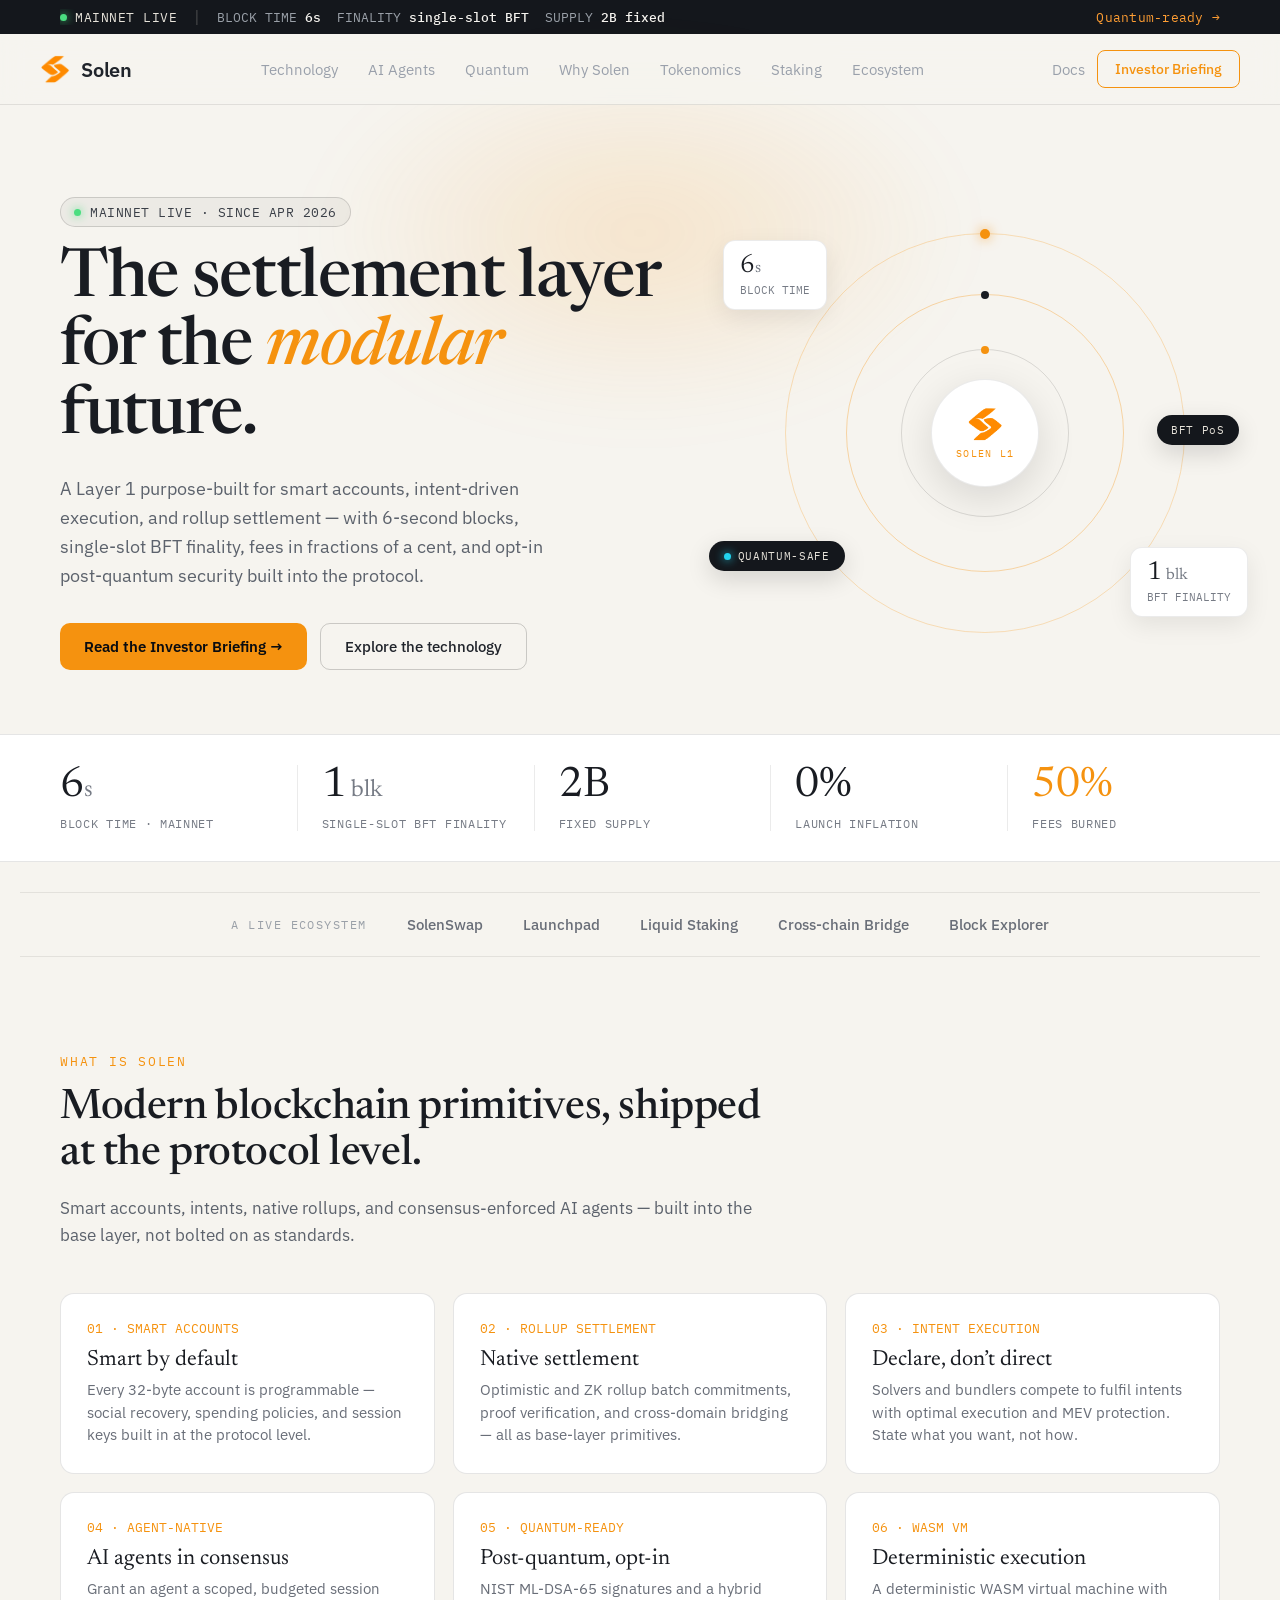
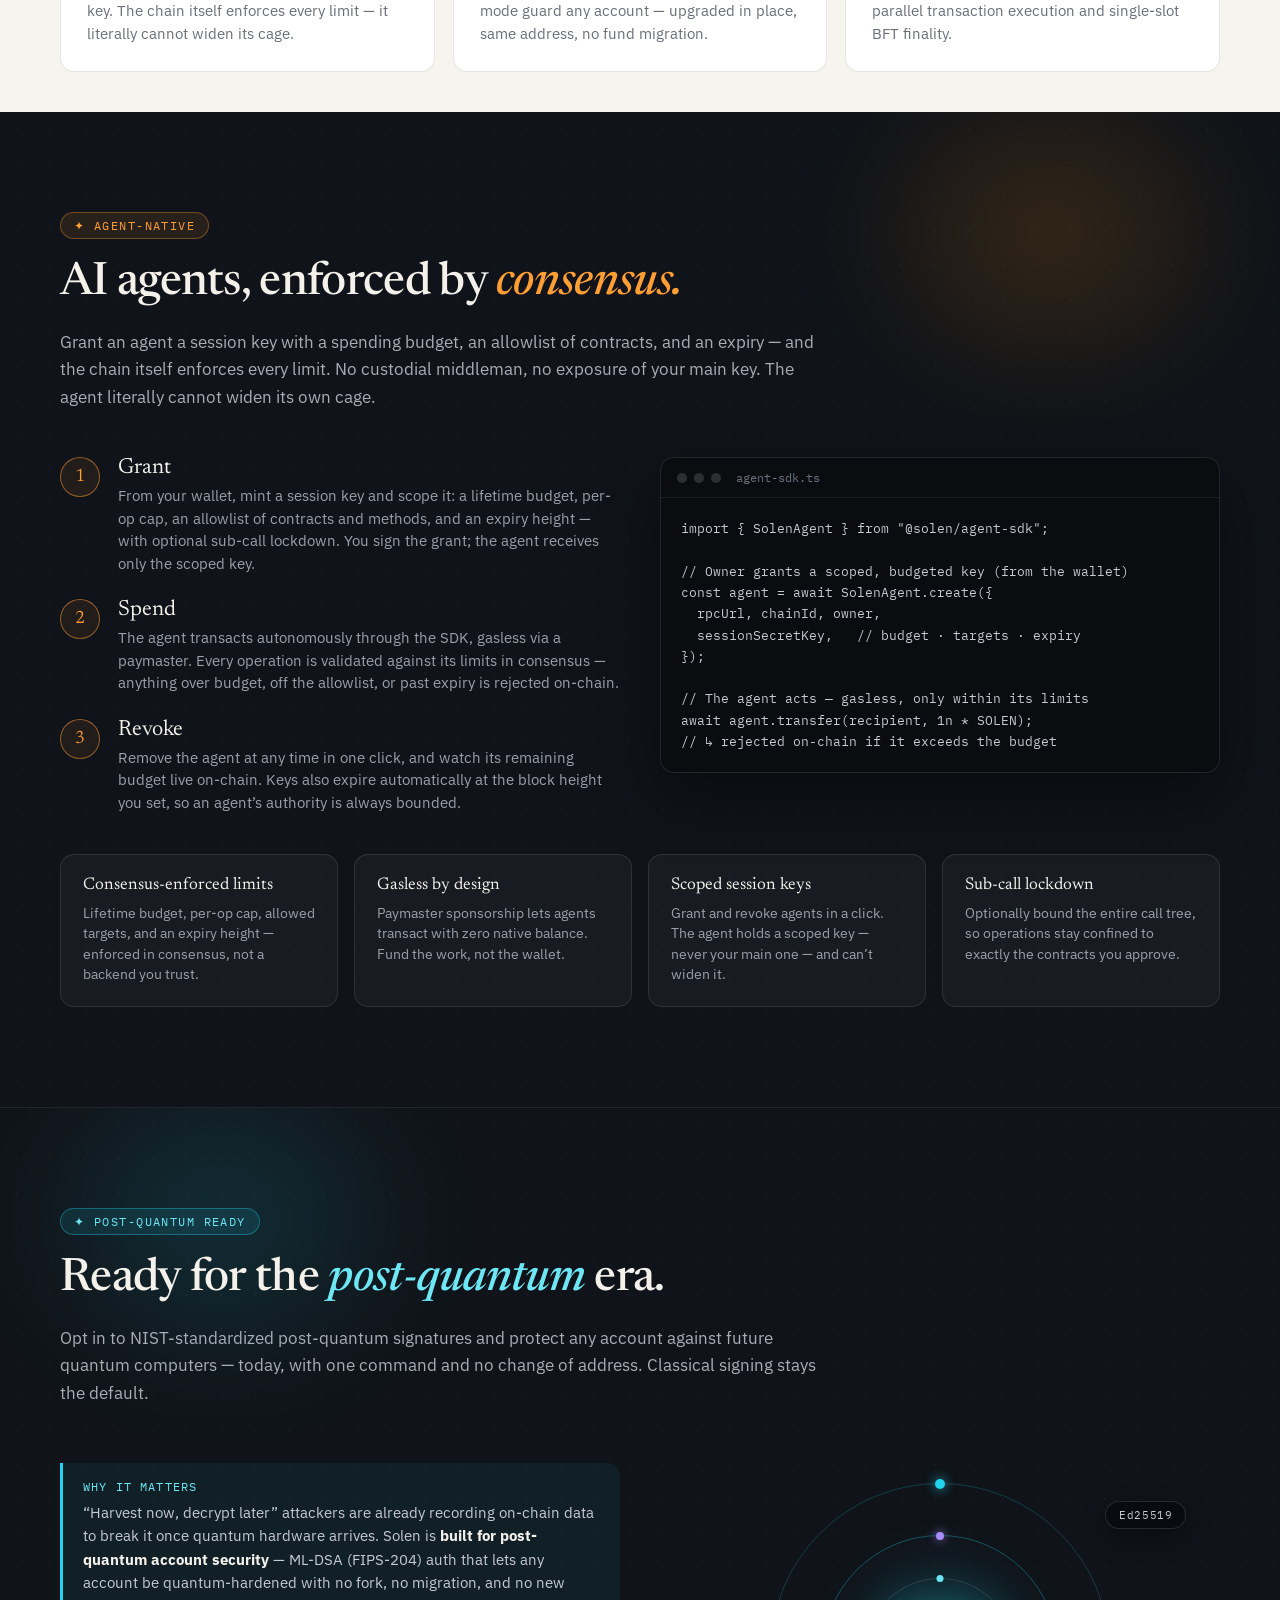
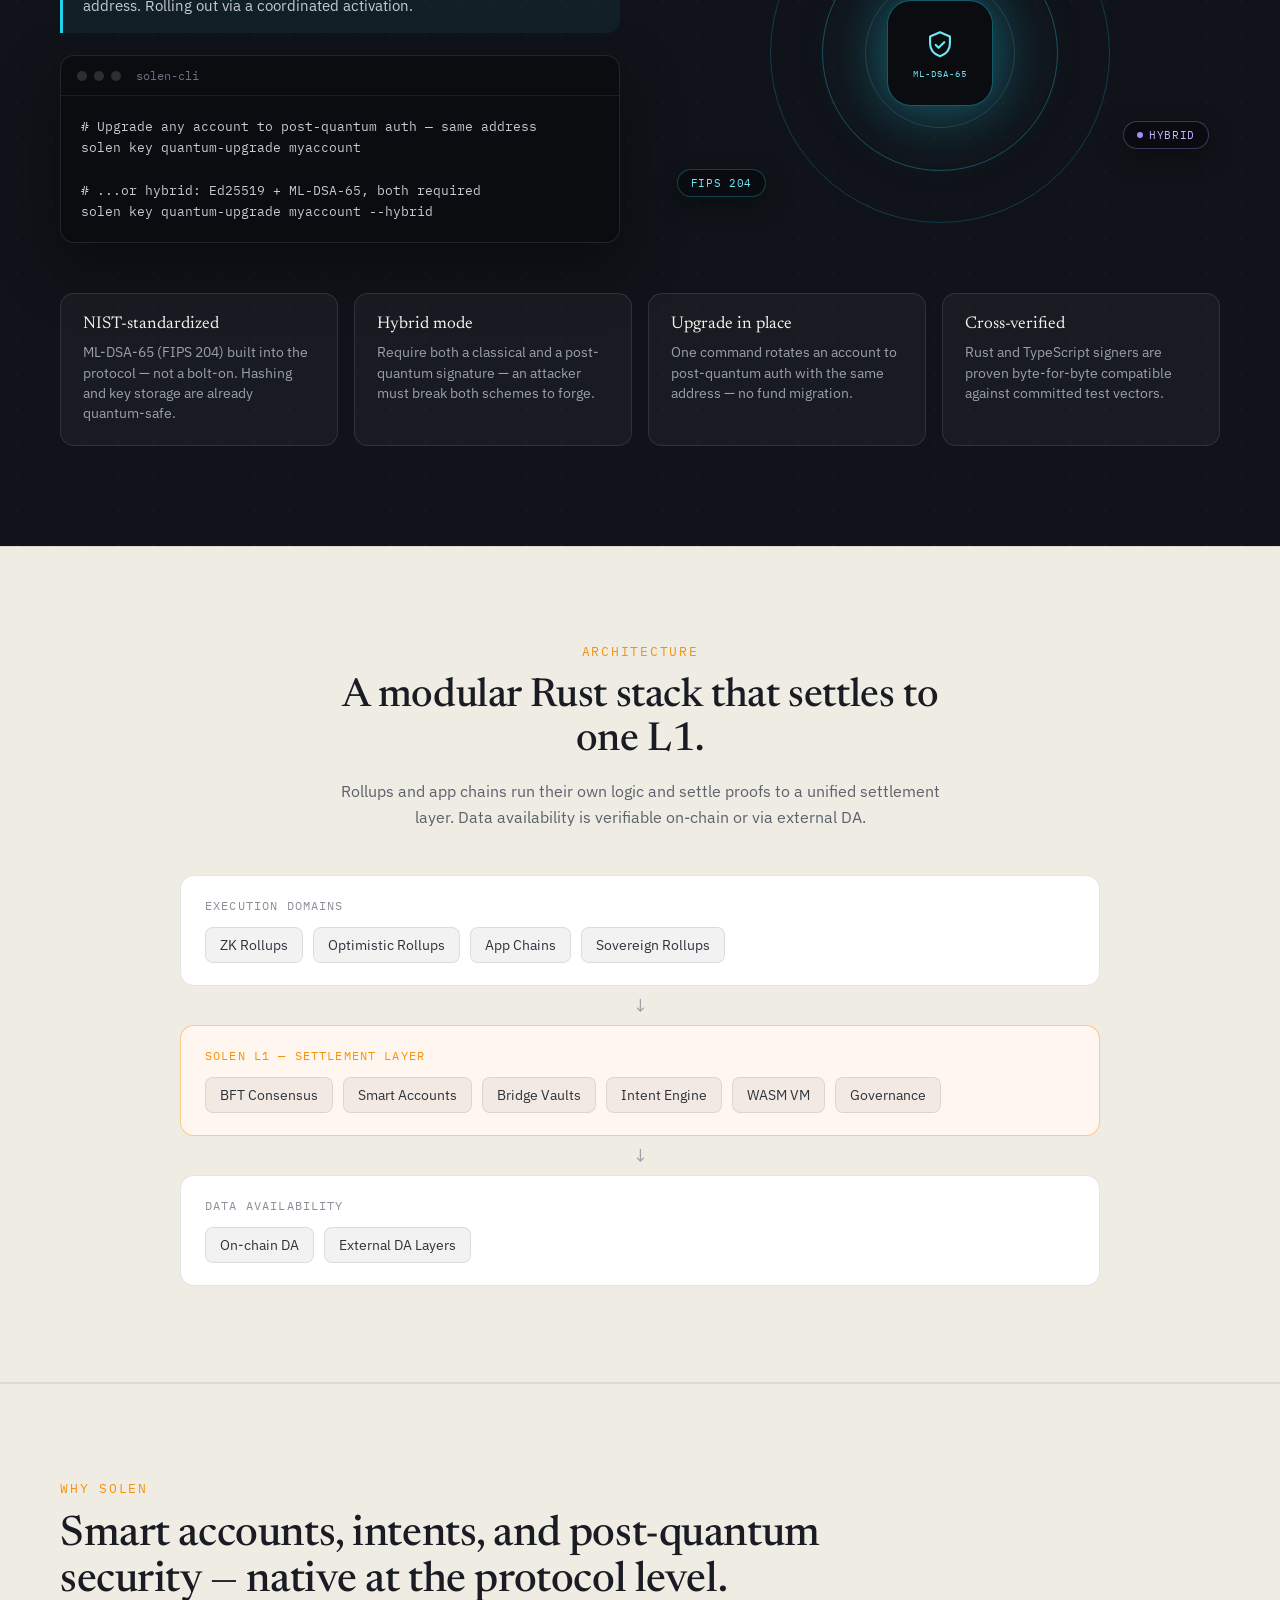
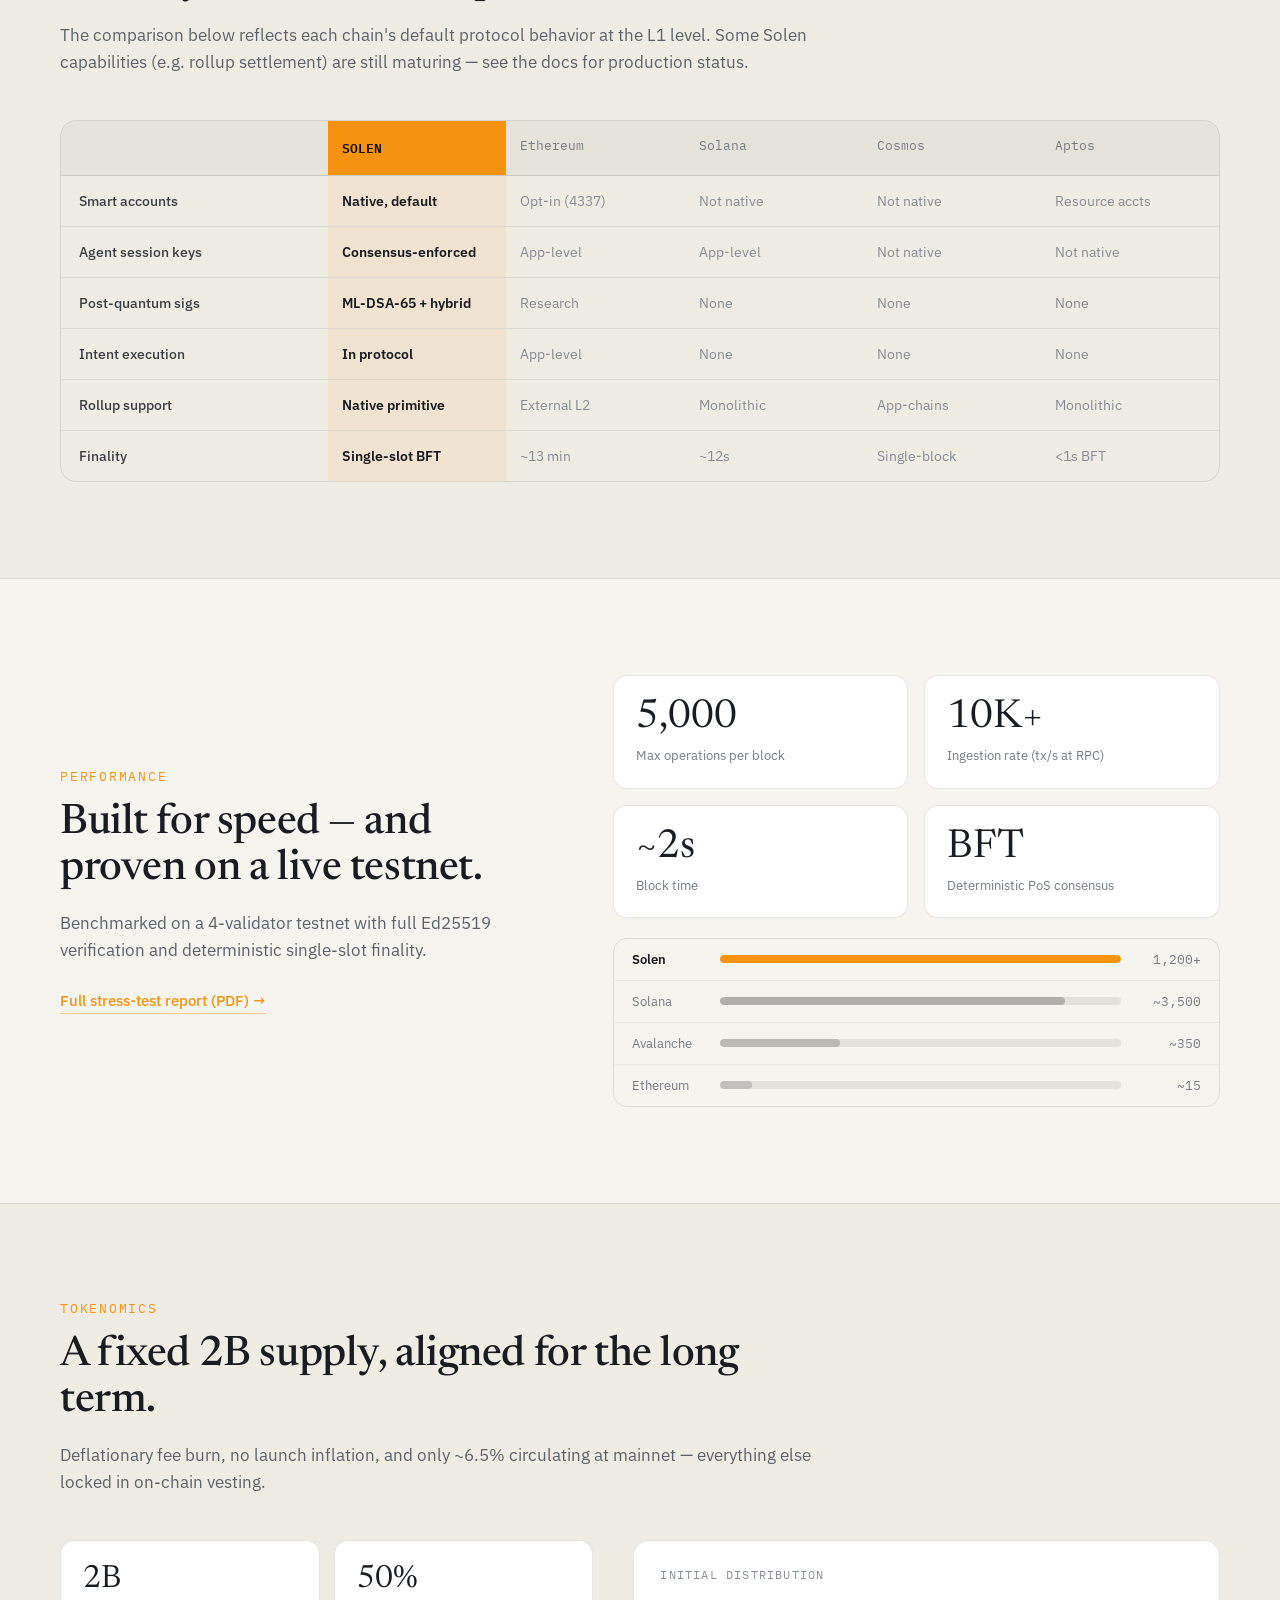
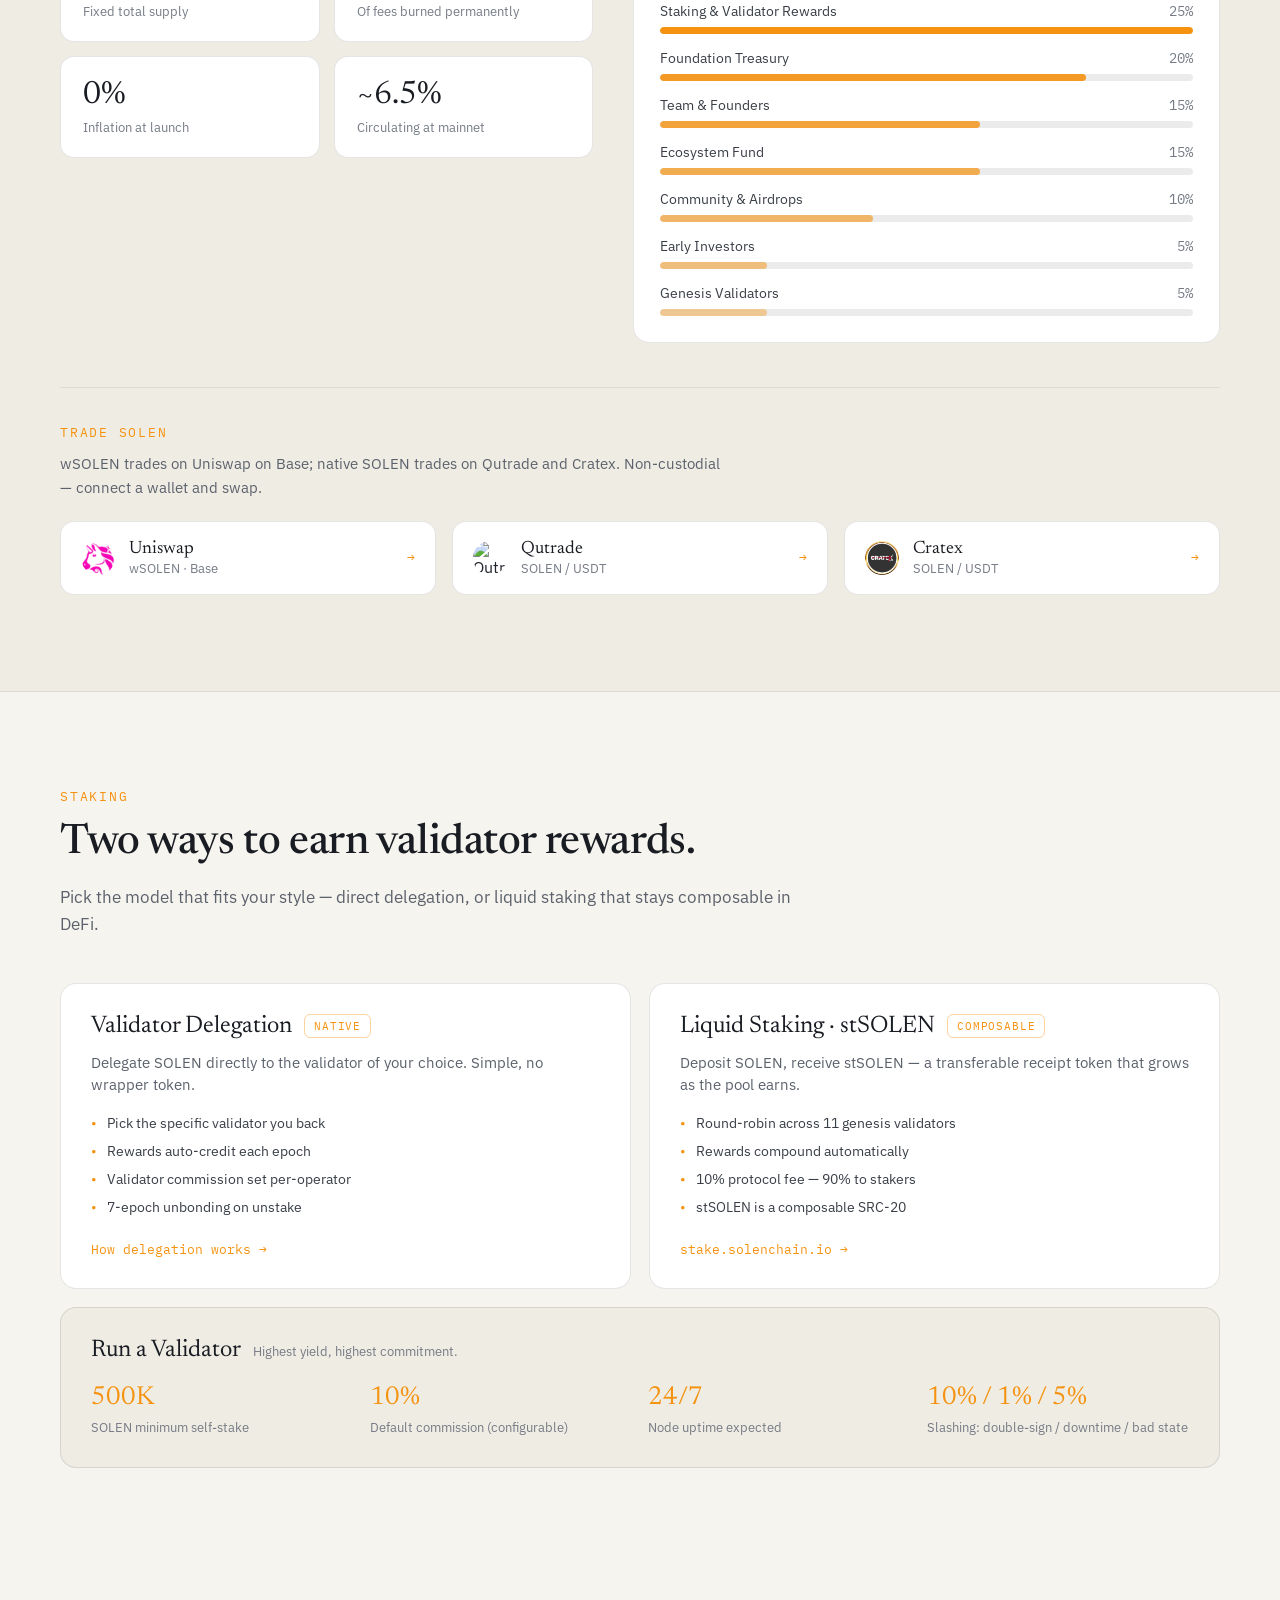
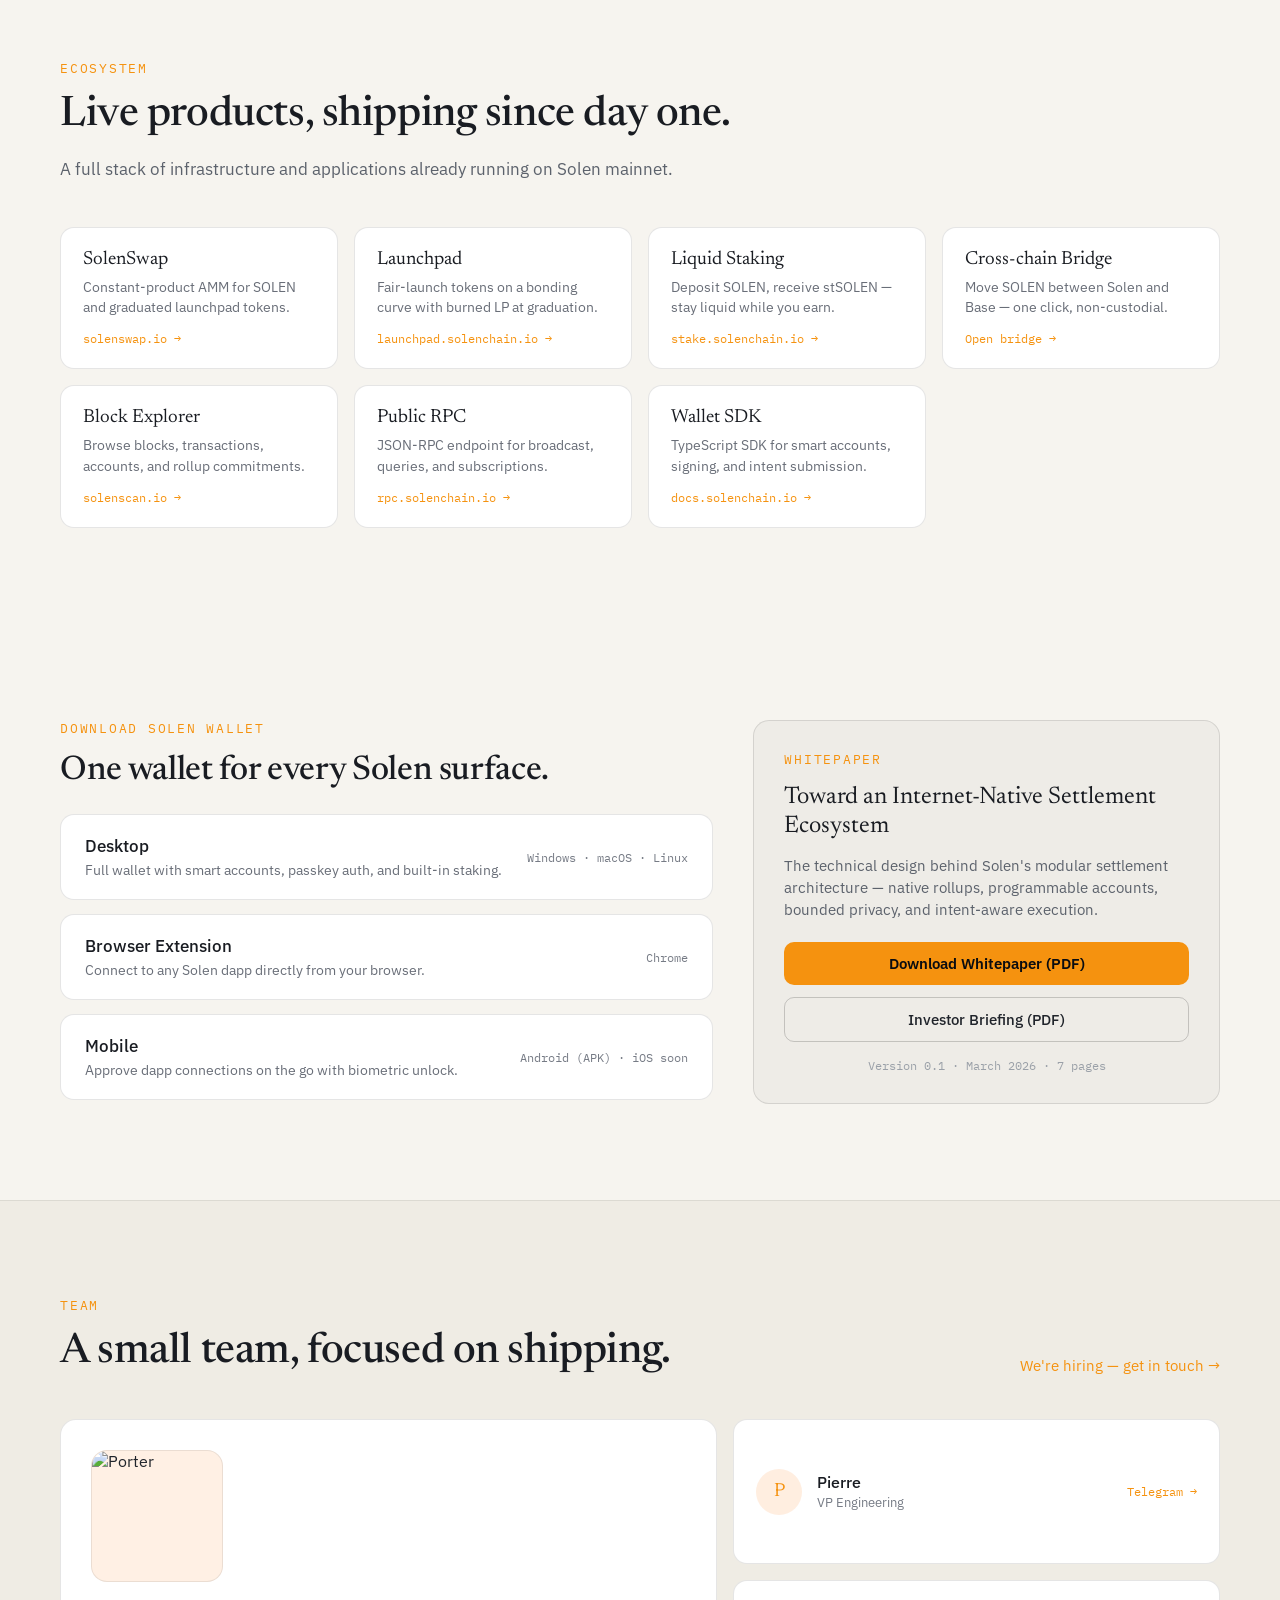
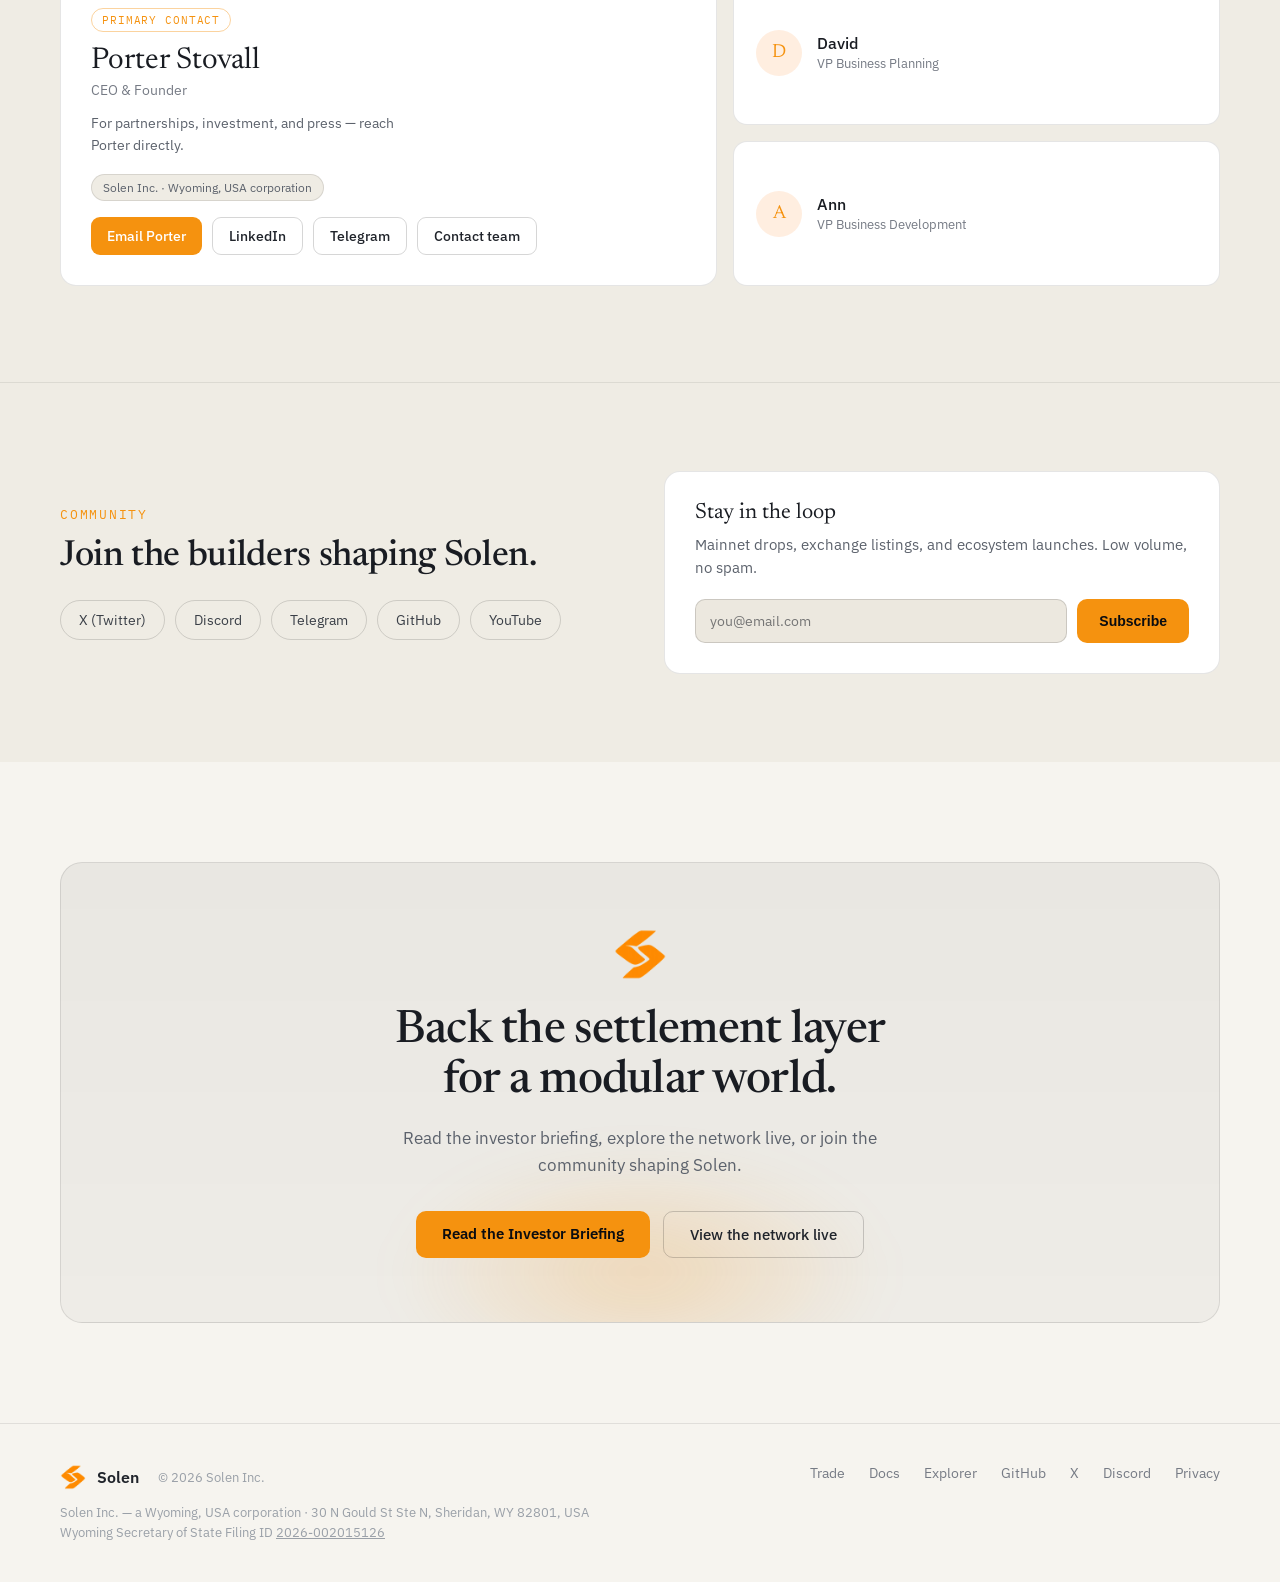
==== commit 43780e15: "site: add company/legal info, direct contact, and founder-key attestation - footer: identify Solen I" ====
--- a/index.html
+++ b/index.html
@@ -811,8 +811,21 @@
             <div style="font-family: var(--head, 'Newsreader'), serif; font-size: 30px; color: #191C22; line-height: 1;">Porter Stovall</div>
             <div style="font-size: 14px; color: #767B85; margin-top: 5px;">CEO &amp; Founder</div>
             <p style="font-size: 14px; line-height: 1.55; color: #5C626C; margin: 14px 0 18px; max-width: 340px;">For partnerships, investment, and press — reach Porter directly.</p>
+            <!-- Verification strip: entity chip is live; the two placeholders
+                 stay commented until the KYC badge is issued / the attestation
+                 is signed, so nothing unverified is ever shown. -->
+            <div style="display: flex; gap: 8px; flex-wrap: wrap; margin: 0 0 16px;">
+              <span style="display: inline-flex; align-items: center; gap: 6px; font-size: 12px; color: #5C626C; background: #EFECE4; border: 1px solid rgba(0,0,0,0.10); padding: 5px 11px; border-radius: 999px;">Solen Inc. · Wyoming, USA corporation</span>
+              <!-- ACTIVATE WHEN ISSUED — CertiK KYC badge (replace <CERTIK_KYC_URL>):
+              <a href="<CERTIK_KYC_URL>" style="display: inline-flex; align-items: center; gap: 6px; font-size: 12px; color: #191C22; background: #FFFFFF; border: 1px solid rgba(0,0,0,0.16); padding: 5px 11px; border-radius: 999px;">Team KYC-verified by CertiK</a>
+              -->
+              <!-- ACTIVATE AFTER SIGNING founder-attestation.txt:
+              <a href="/VERIFY-FOUNDER.md" style="display: inline-flex; align-items: center; gap: 6px; font-size: 12px; color: #191C22; background: #FFFFFF; border: 1px solid rgba(0,0,0,0.16); padding: 5px 11px; border-radius: 999px;">Founder key attestation</a>
+              -->
+            </div>
             <div style="display: flex; gap: 10px; flex-wrap: wrap;">
-              <a href="https://www.linkedin.com/in/porter-stovall-983b41404" style="display: inline-flex; align-items: center; font-size: 13.5px; font-weight: 500; padding: 9px 16px; border-radius: 9px; background: var(--accent, #F5920F); color: #FFFFFF;">LinkedIn</a>
+              <a href="mailto:porter@solenchain.io" style="display: inline-flex; align-items: center; font-size: 13.5px; font-weight: 500; padding: 9px 16px; border-radius: 9px; background: var(--accent, #F5920F); color: #FFFFFF;">Email Porter</a>
+              <a href="https://www.linkedin.com/in/porter-stovall-983b41404" style="display: inline-flex; align-items: center; font-size: 13.5px; font-weight: 500; padding: 9px 16px; border-radius: 9px; border: 1px solid rgba(0,0,0,0.16); color: #20242B;">LinkedIn</a>
               <a href="https://t.me/porter_solen" style="display: inline-flex; align-items: center; font-size: 13.5px; font-weight: 500; padding: 9px 16px; border-radius: 9px; border: 1px solid rgba(0,0,0,0.16); color: #20242B;">Telegram</a>
               <a href="https://t.me/solenblockchain" style="display: inline-flex; align-items: center; font-size: 13.5px; font-weight: 500; padding: 9px 16px; border-radius: 9px; border: 1px solid rgba(0,0,0,0.16); color: #20242B;">Contact team</a>
             </div>
@@ -897,7 +910,7 @@
           <span style="font-size: 16px; font-weight: 600;">Solen</span>
           <span style="font-size: 13px; color: #9AA0A8; margin-left: 8px;">© 2026 Solen Inc.</span>
         </div>
-        <div style="font-size: 12.5px; color: #9AA0A8; margin-top: 12px; line-height: 1.5;">Solen Inc. · 30 N Gould St Ste N, Sheridan, Wyoming 82801, USA</div>
+        <div style="font-size: 12.5px; color: #9AA0A8; margin-top: 12px; line-height: 1.6;">Solen Inc. — a Wyoming, USA corporation · 30 N Gould St Ste N, Sheridan, WY 82801, USA<br>Wyoming Secretary of State Filing ID <a href="https://wyobiz.wyo.gov/Business/FilingSearch.aspx" style="color: #9AA0A8; text-decoration: underline;">2026-002015126</a></div>
       </div>
       <div style="display: flex; gap: 24px; font-size: 14px; color: #767B85; flex-wrap: wrap;">
         <a href="#exchanges">Trade</a>
